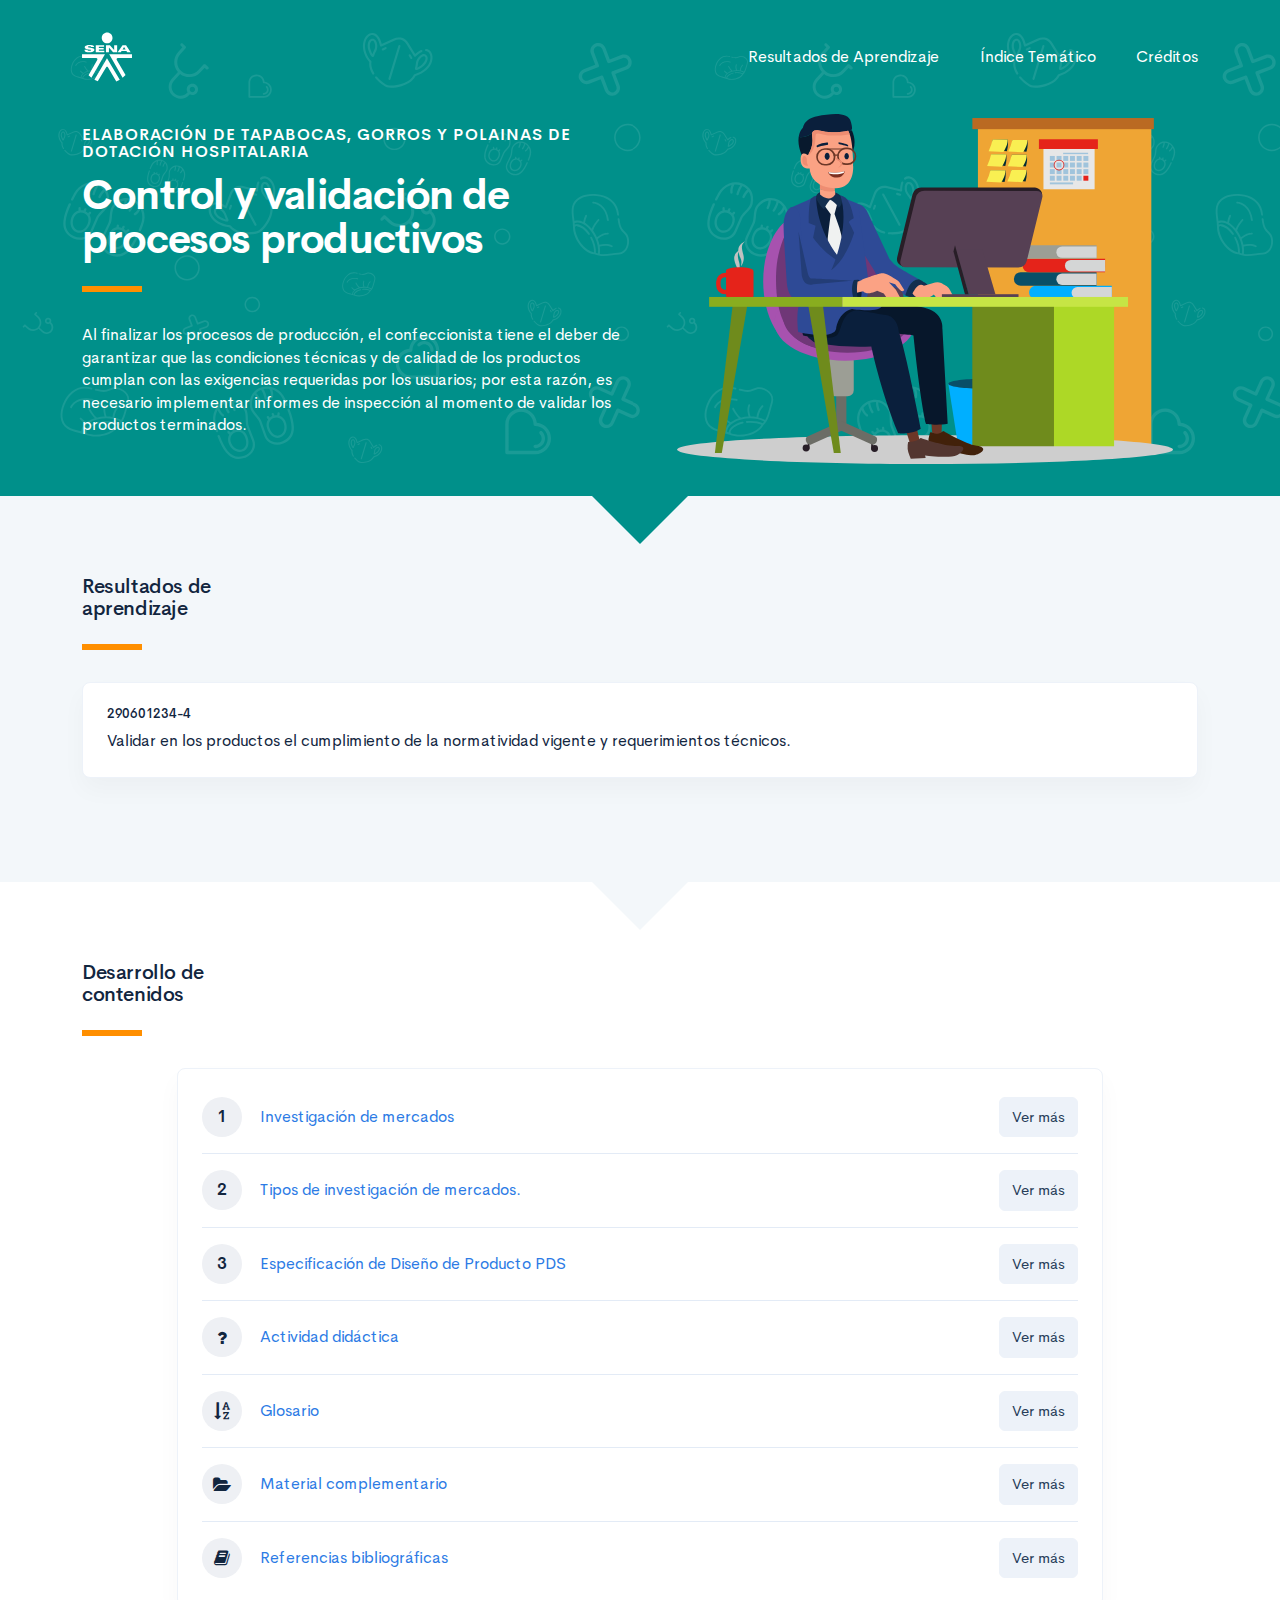
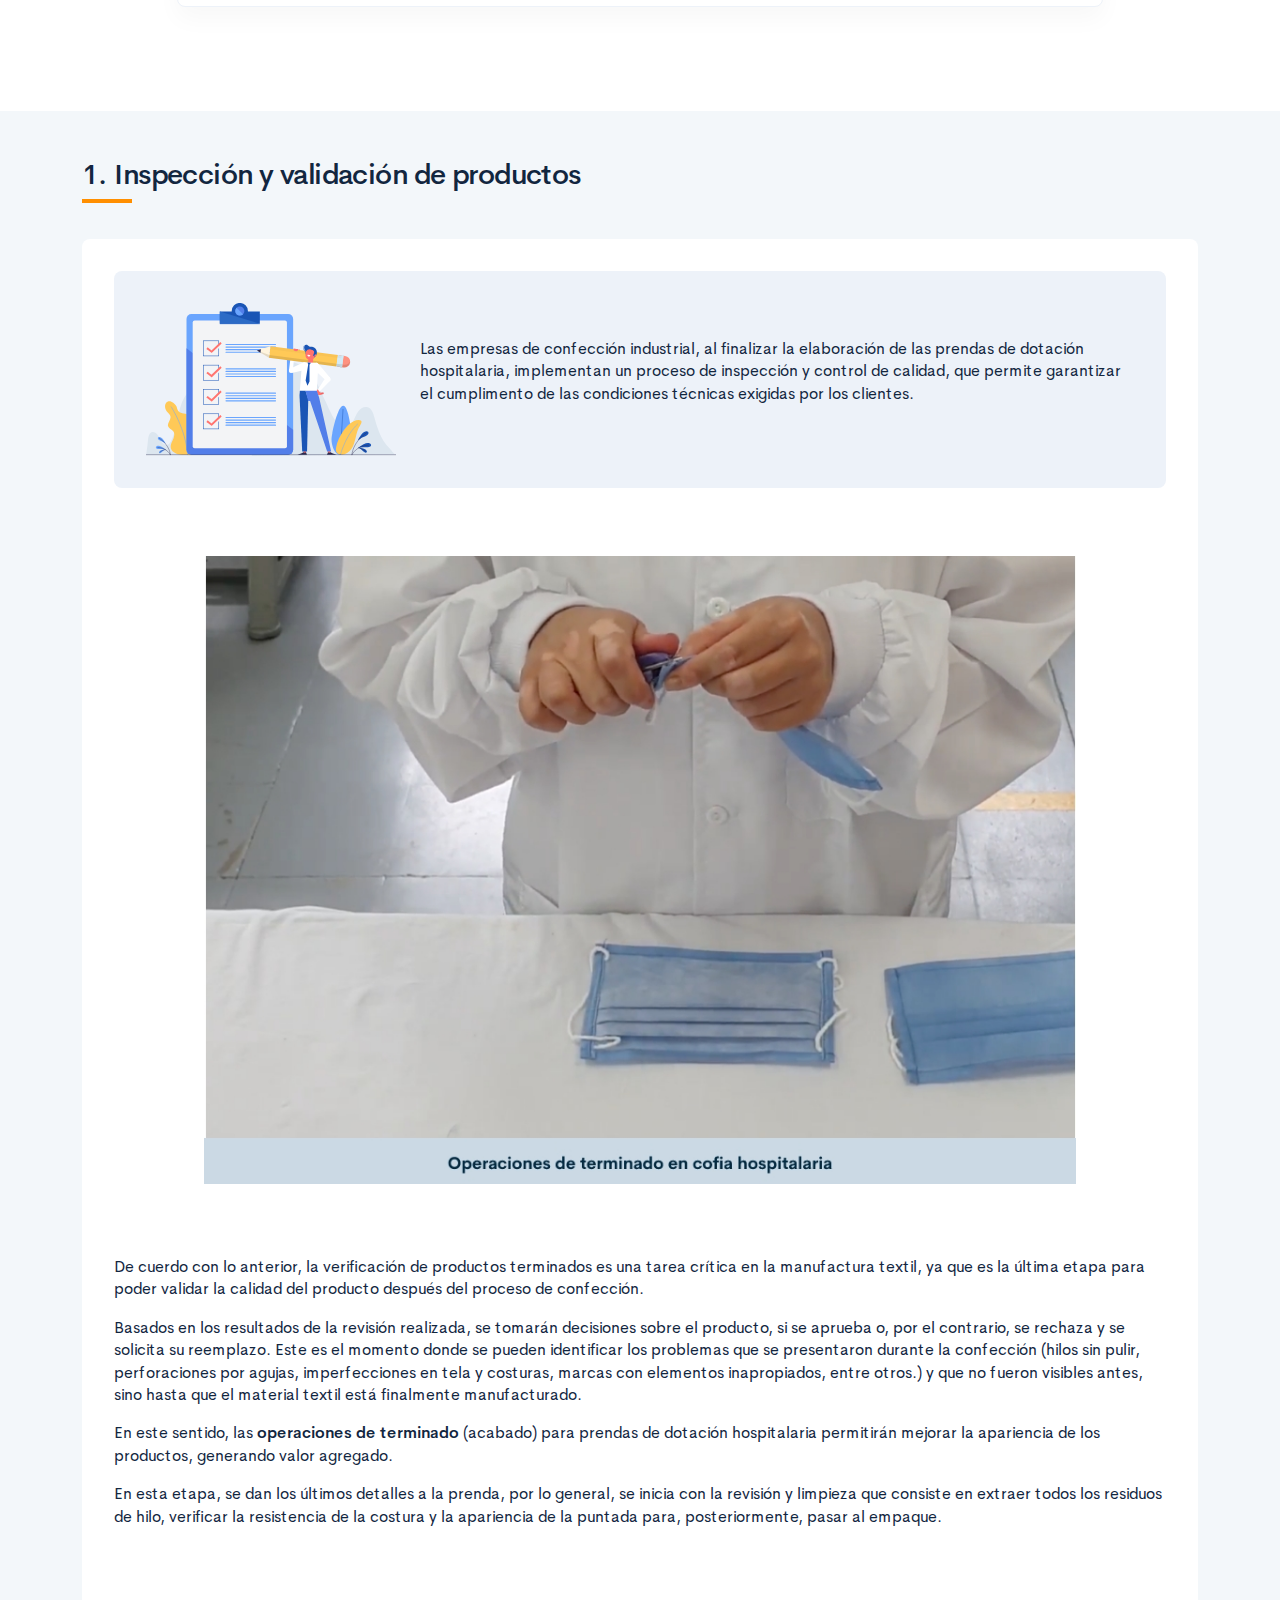
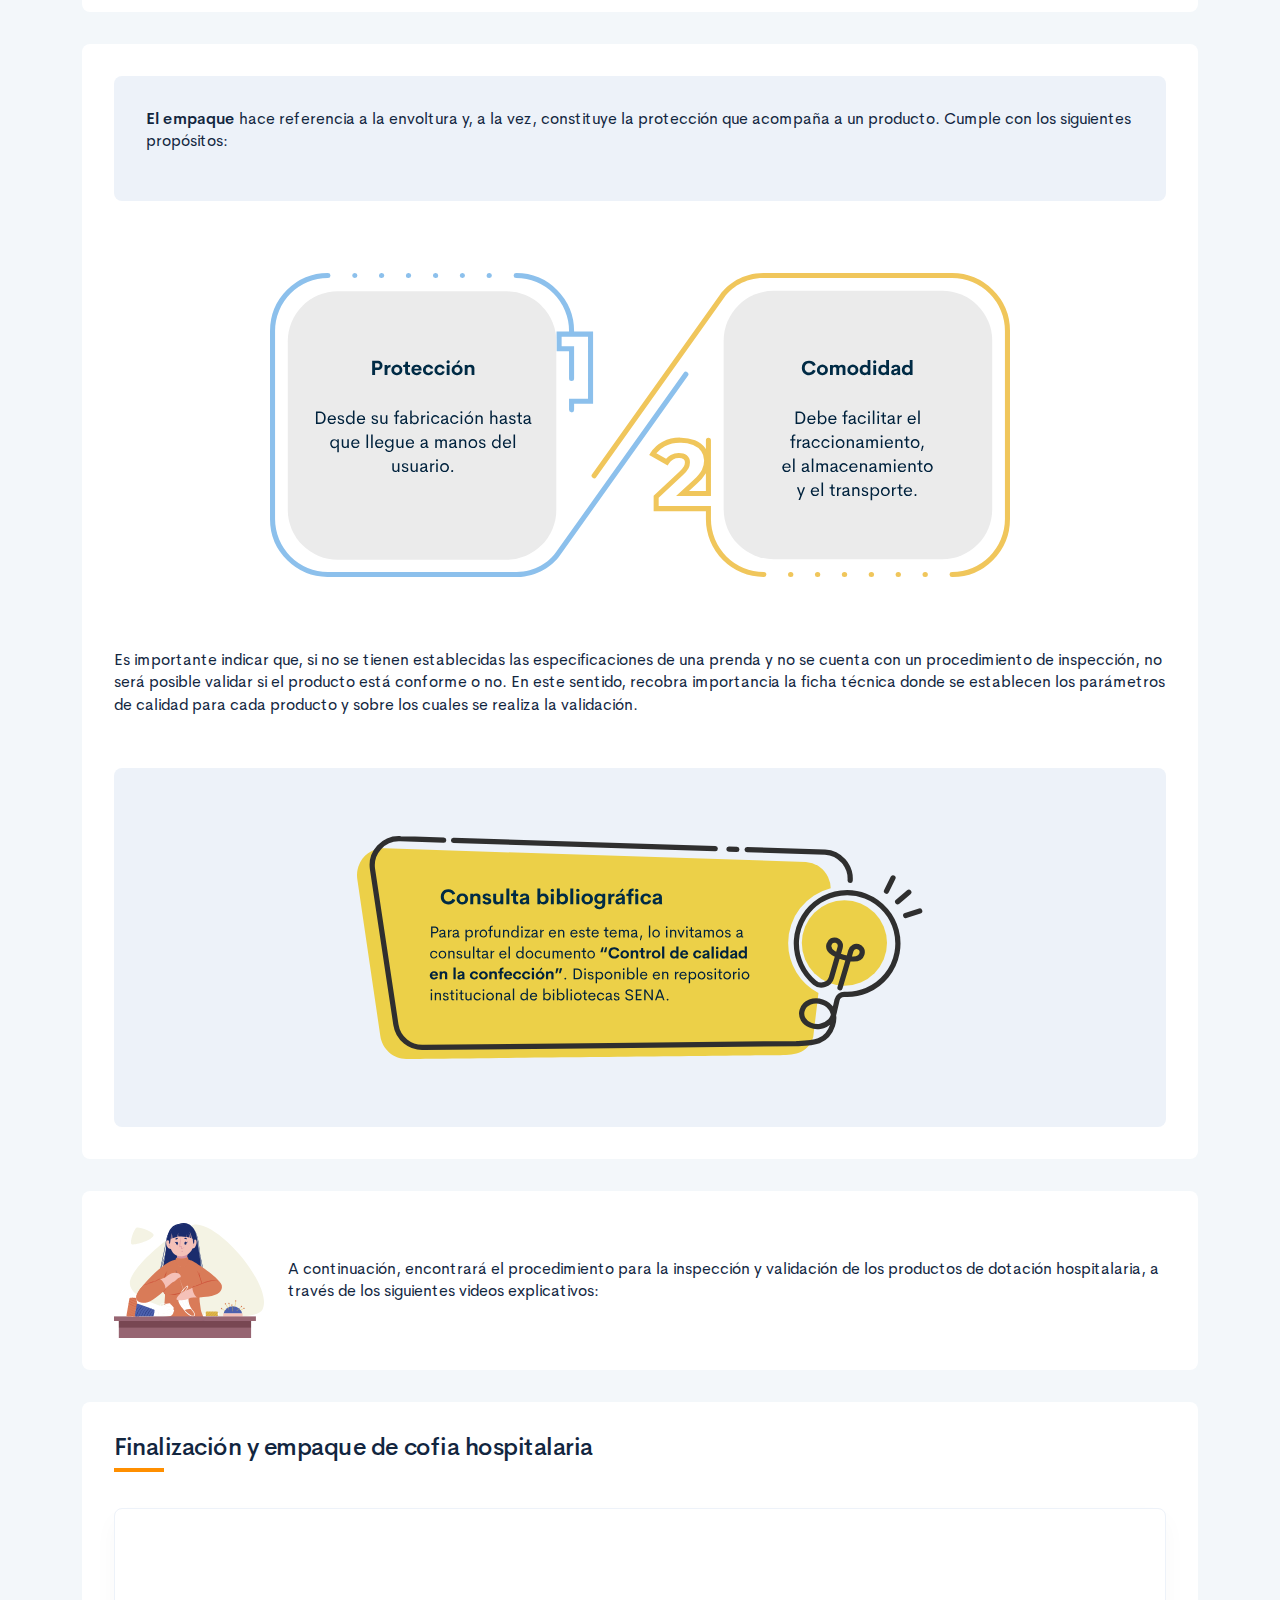
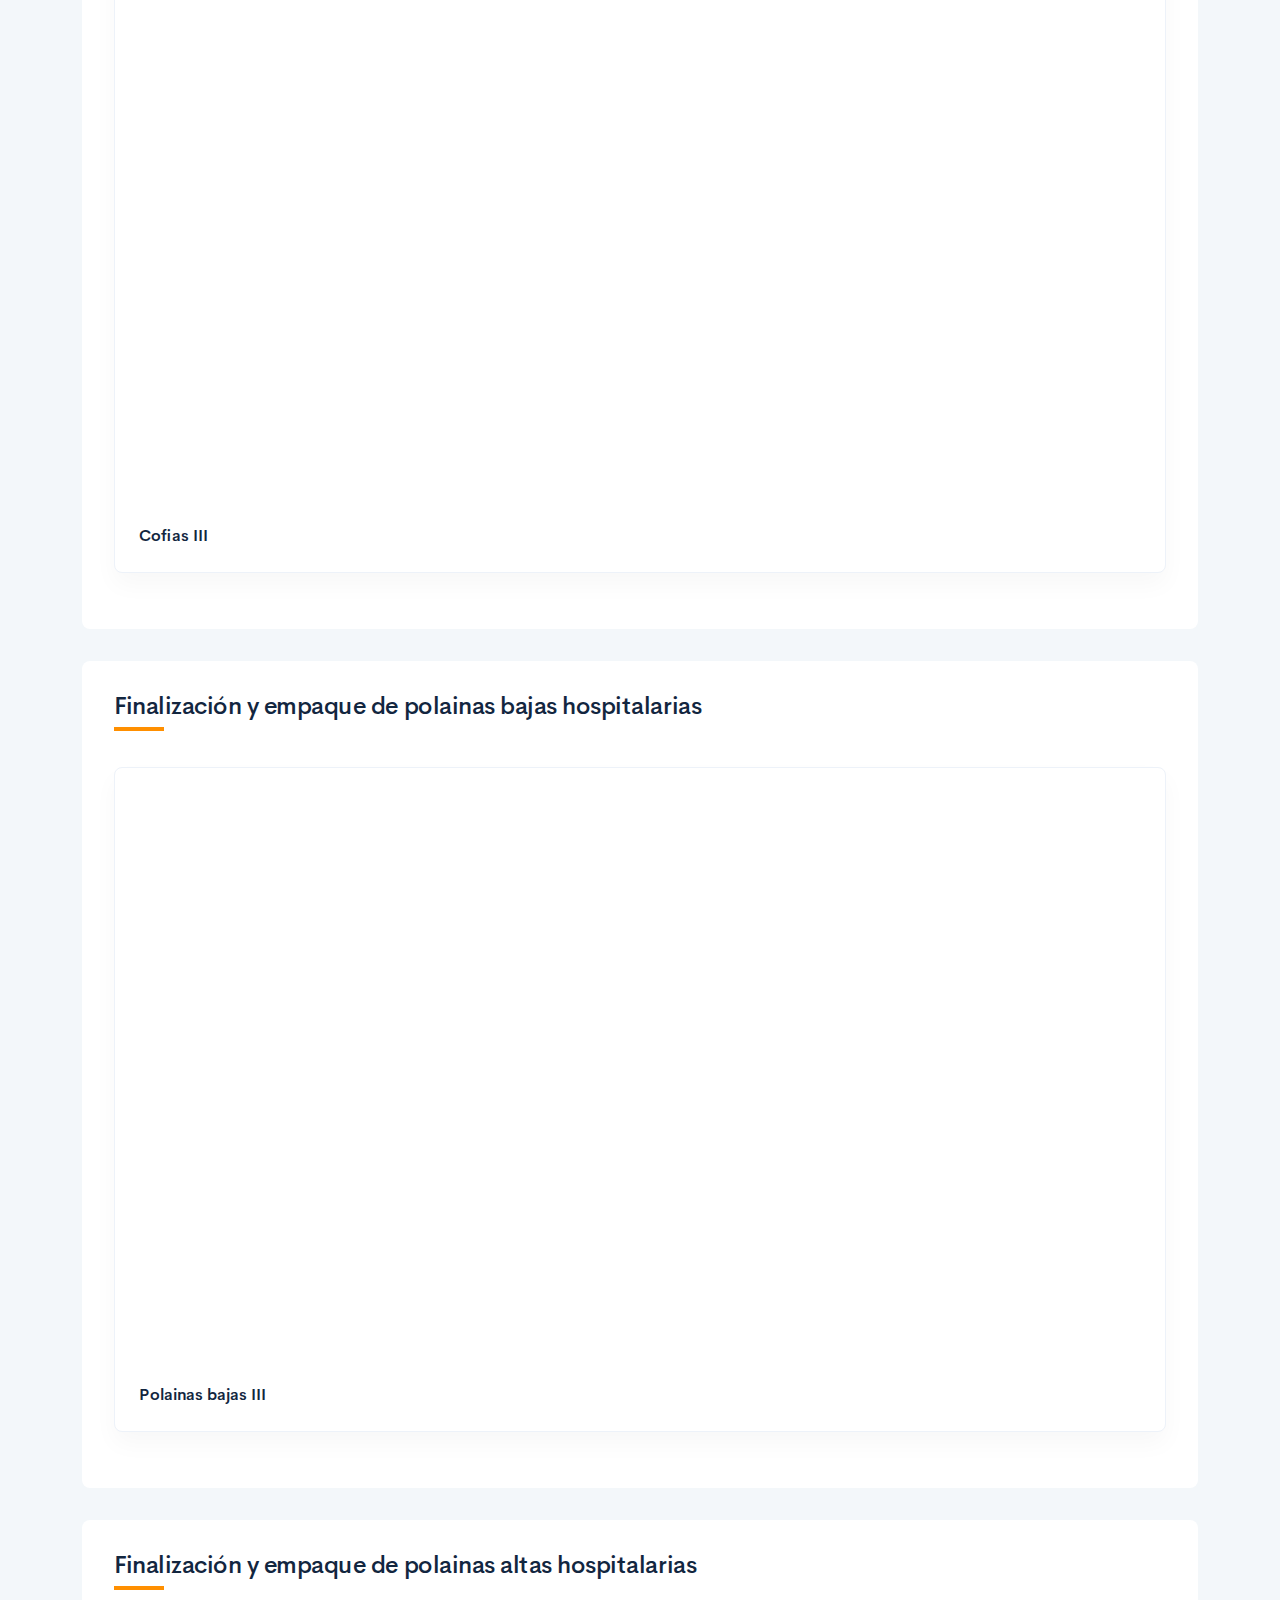
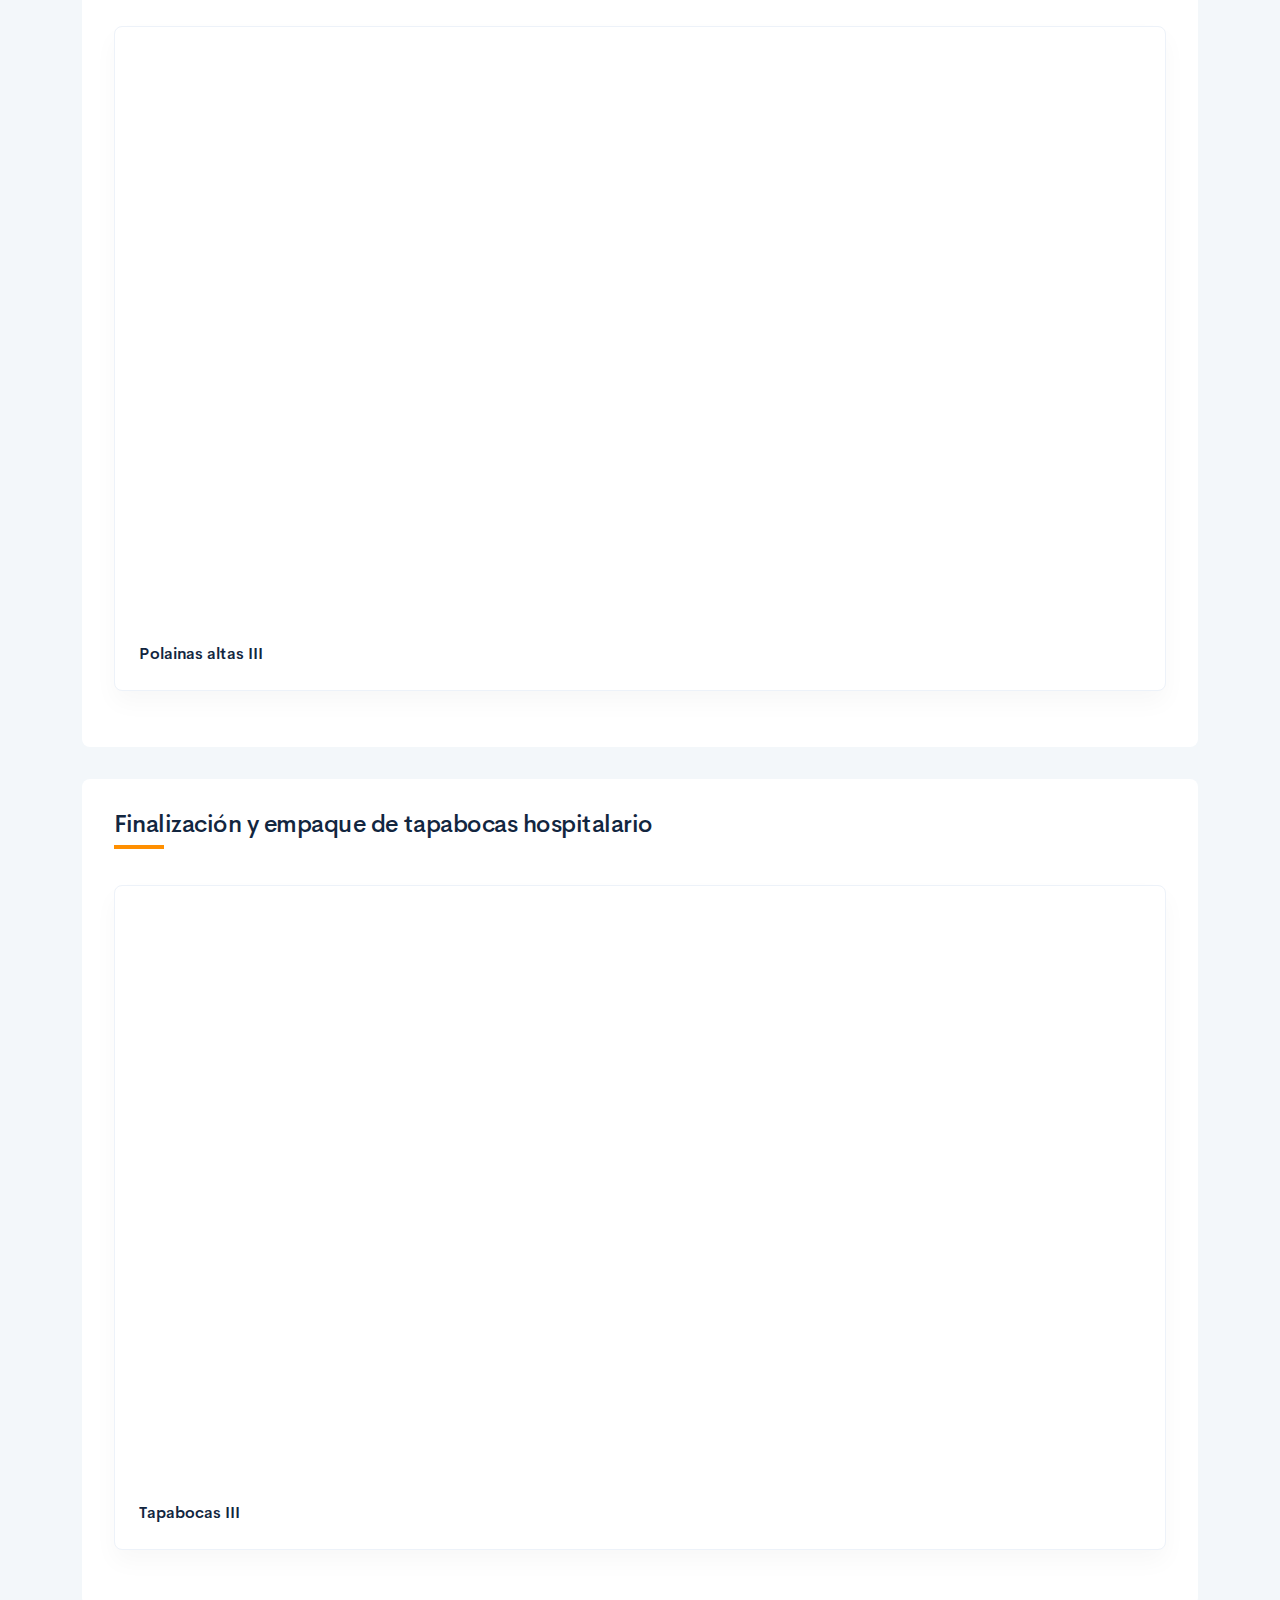
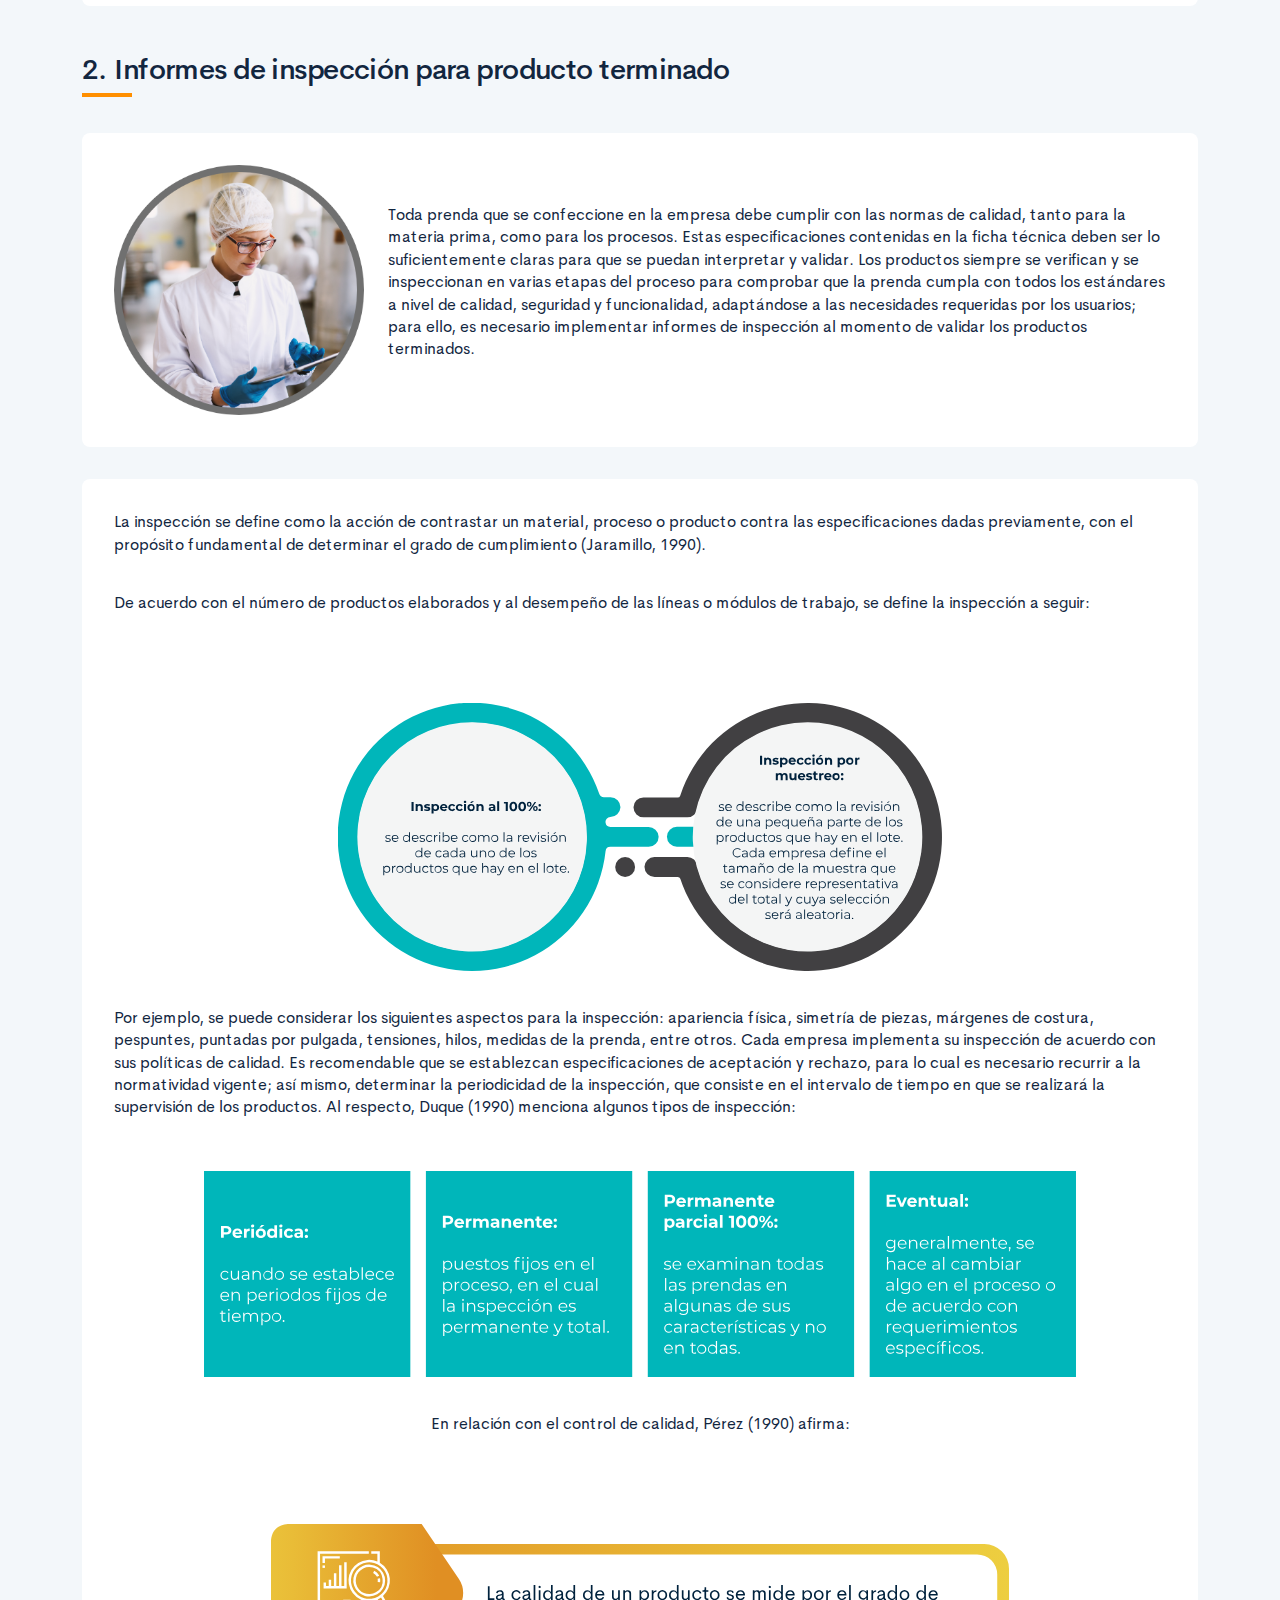
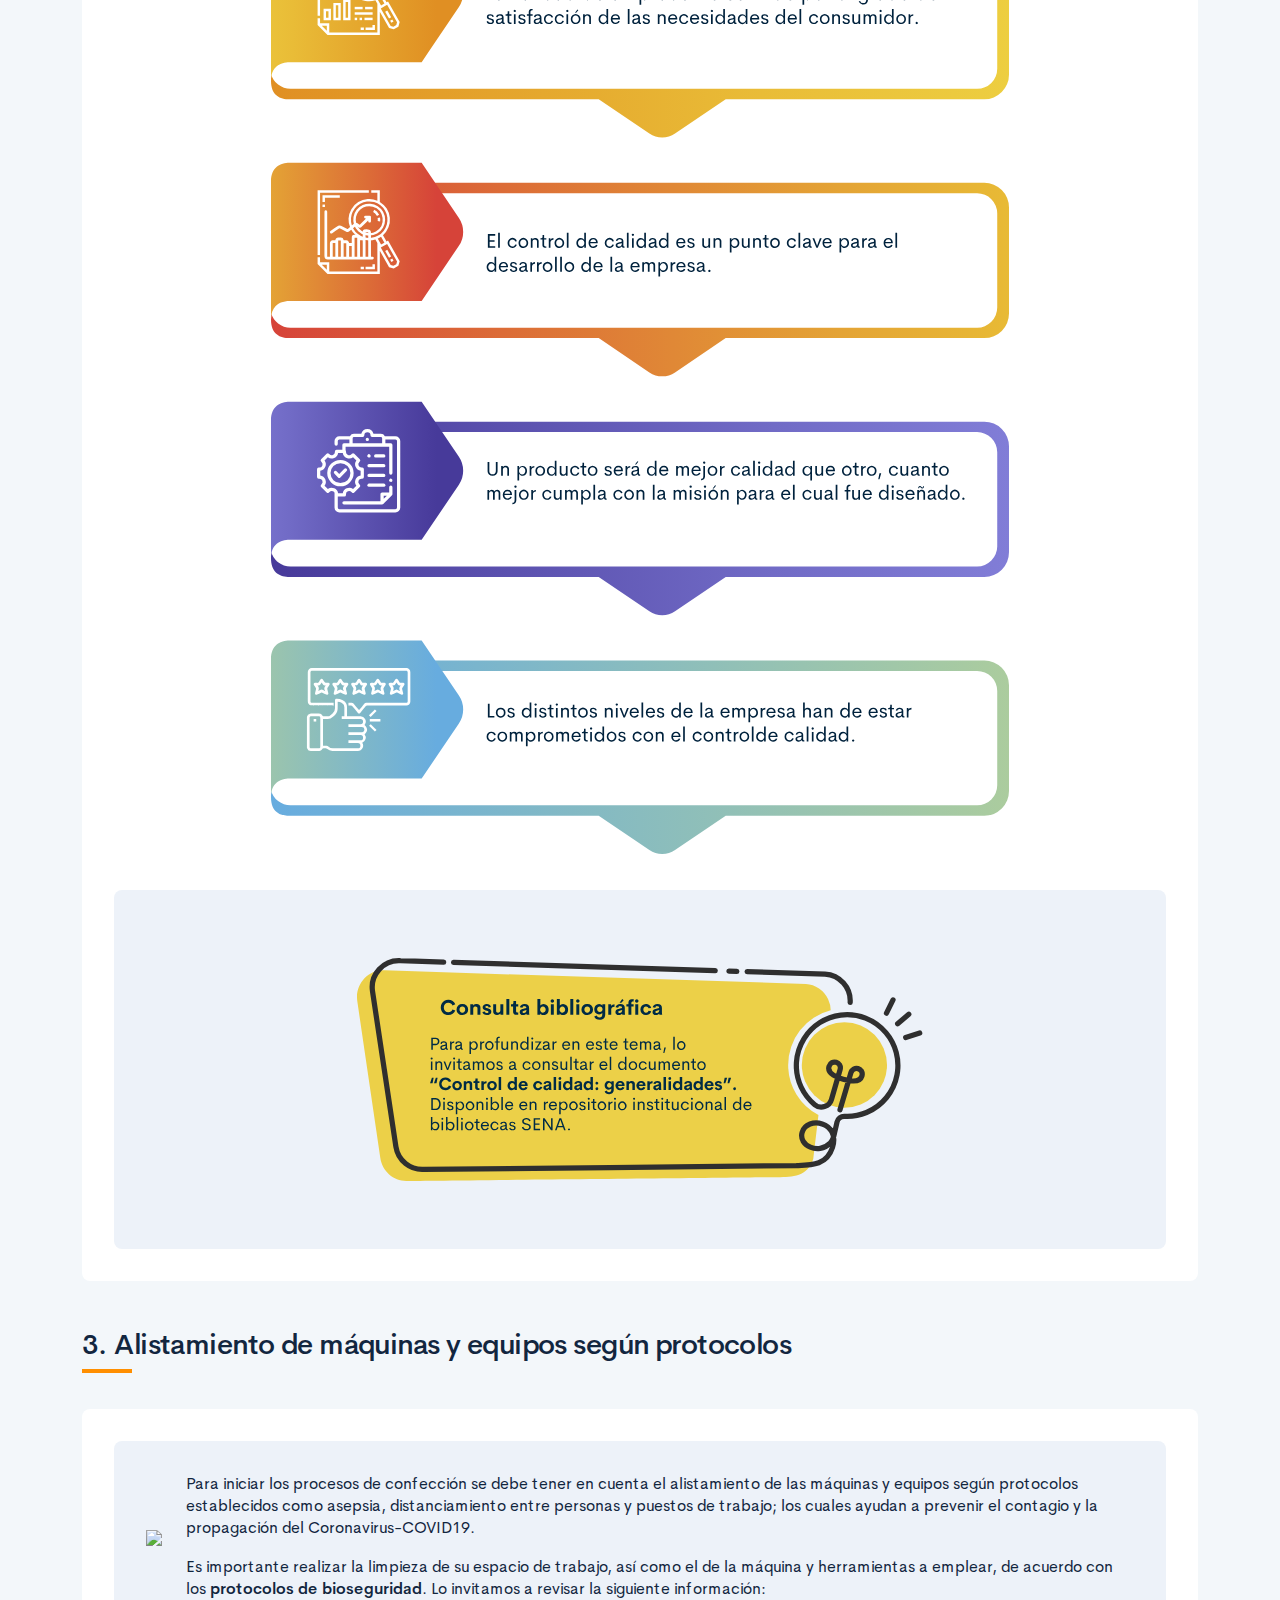
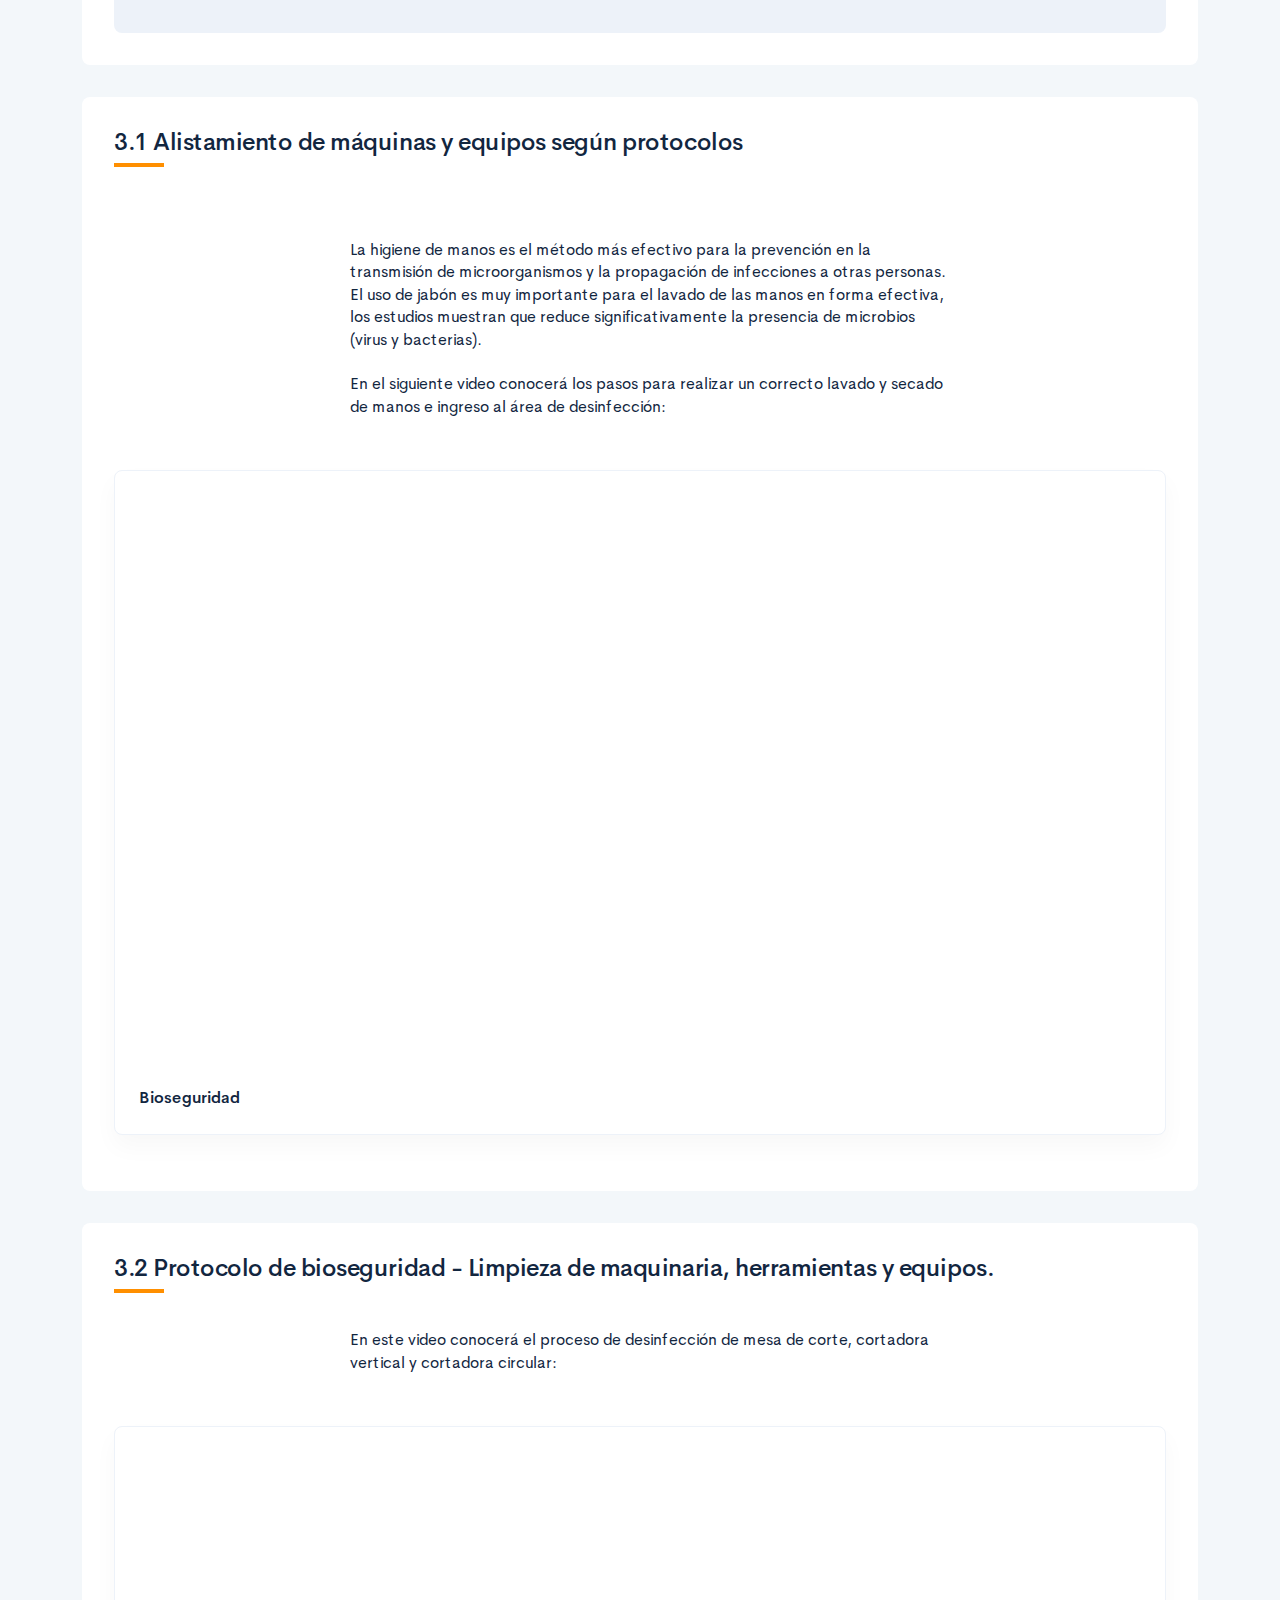
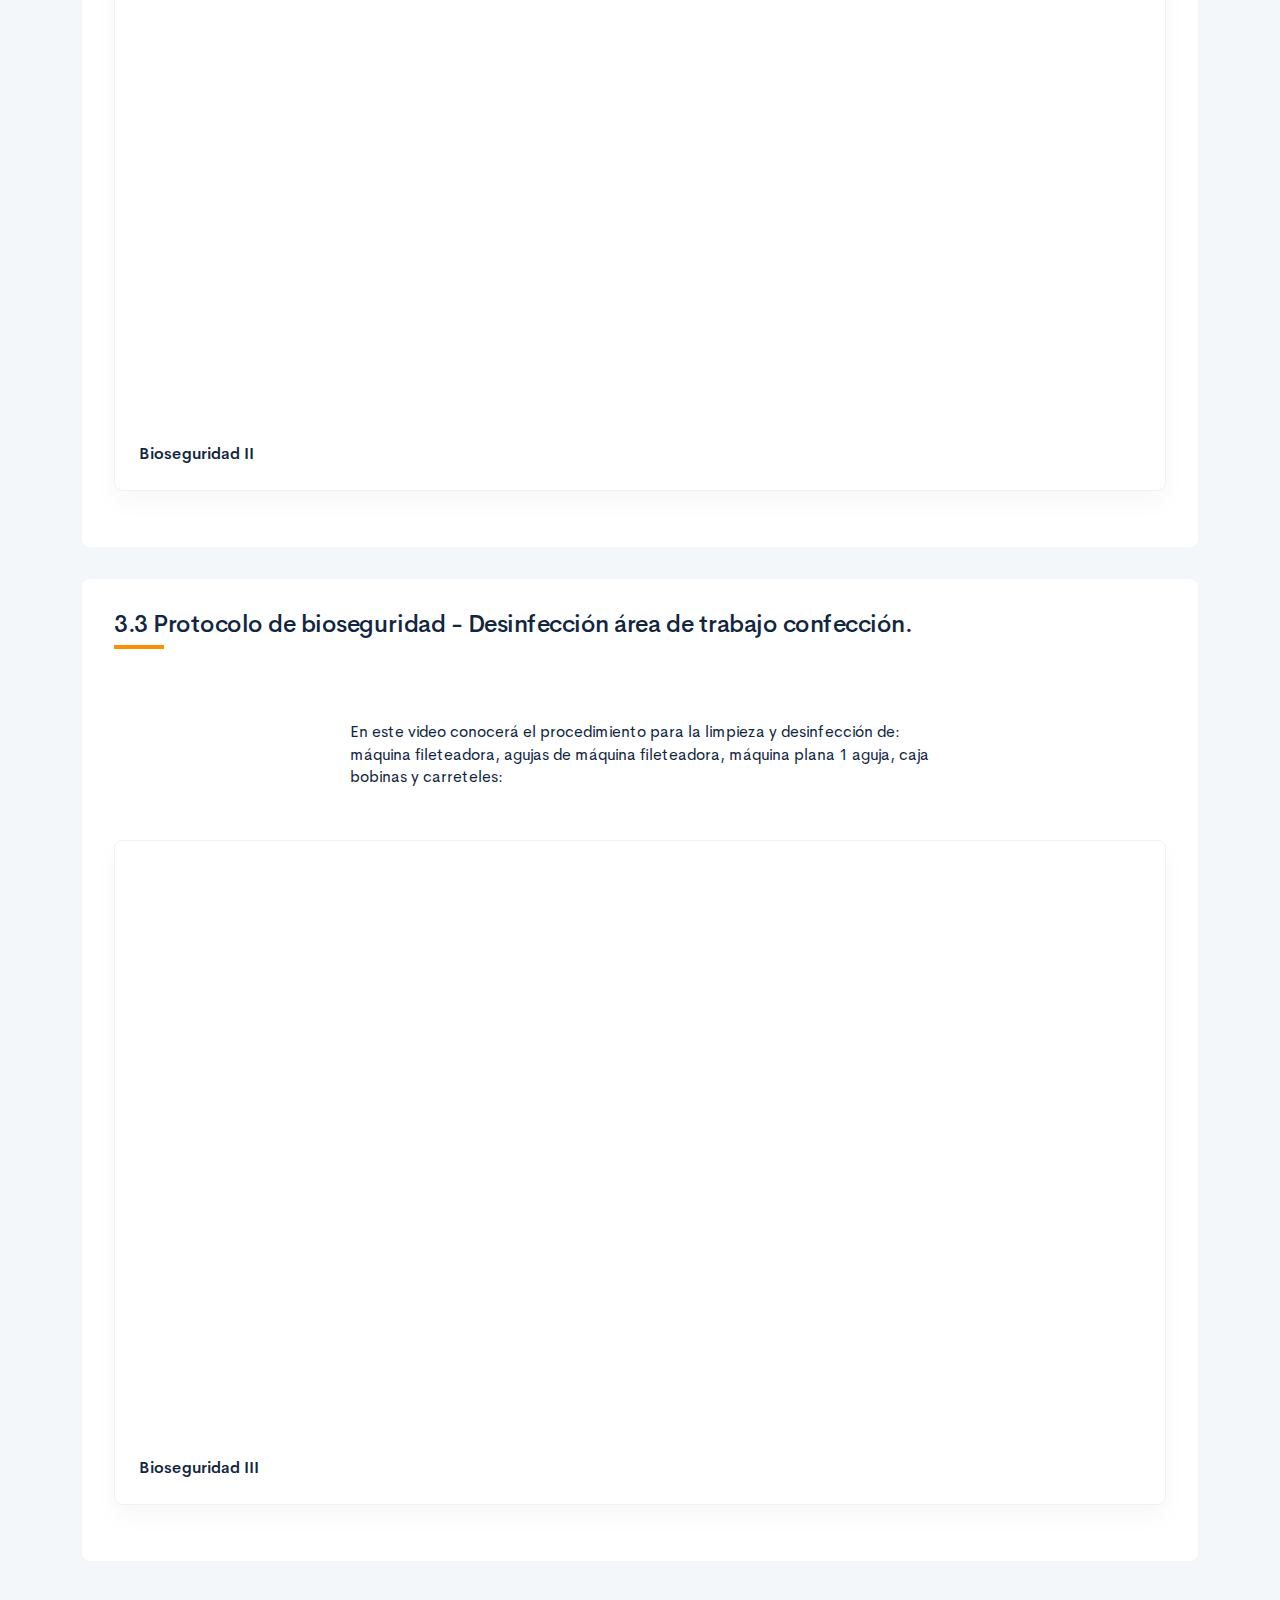
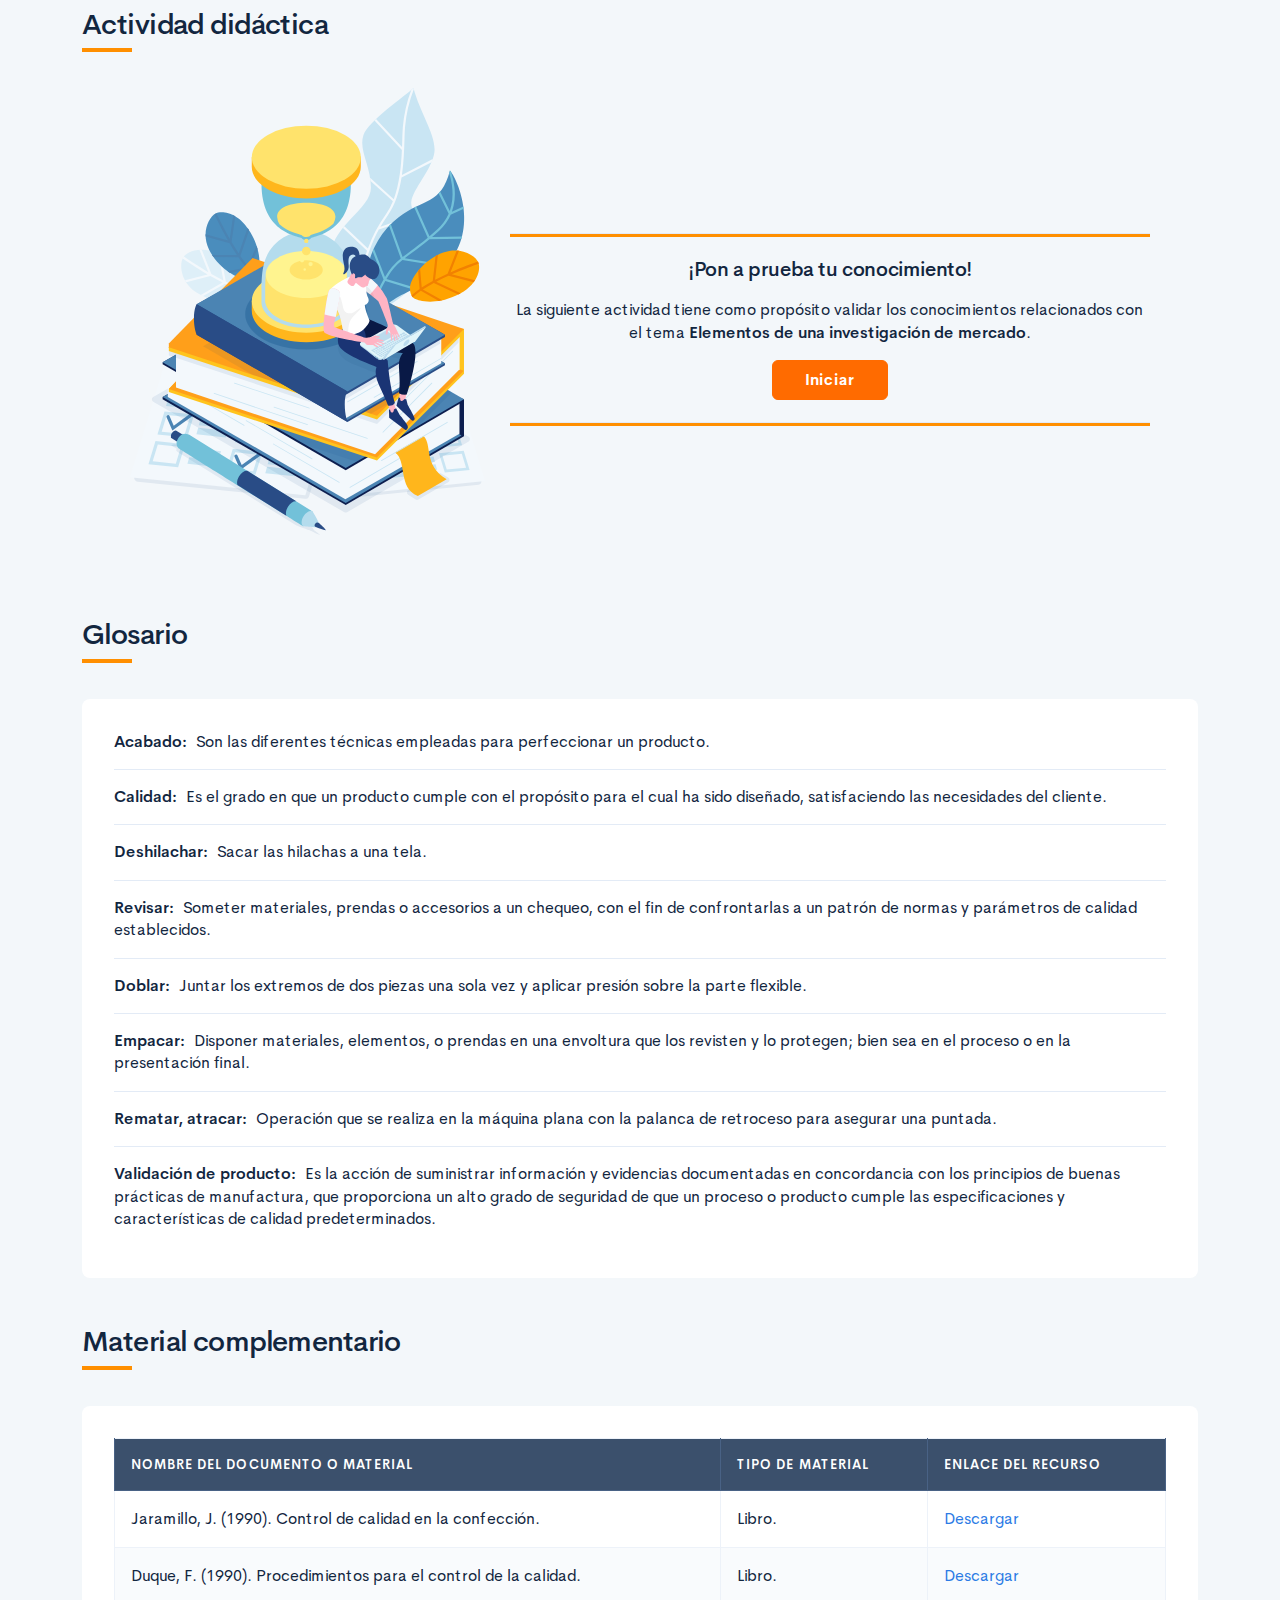
==== public/material.html @ 46bca66c "CF4_V1" ====
<!DOCTYPE html>
<html lang="es">
    <head>
        <meta charset="UTF-8">
        <meta name="viewport" content="width=device-width, user-scalable=no, initial-scale=1.0, maximum-scale=1.0, minimum-scale=1.0">
        <title>Control y validación de procesos productivos</title>
        <meta meta name="description" content="El contenido de la presente unidad, permitirá reconocer los aspectos relacionados con la relación entre las organizaciones y los Sistemas de Información, de igual forma sus características más relevantes para su funcionamiento.">
        <link rel="icon" type="image/svg+xml" href="assets/images/logos/senaLogo.svg">
        <link rel="stylesheet" href="assets/fonts/feather/feather.css">
        <link rel="stylesheet" href="assets/fonts/fontawesome/css/font-awesome.css">
        <link href="assets/css/fancybox.css" rel="stylesheet">
        <link href="assets/css/animate.css" rel="stylesheet">
        <link rel="stylesheet" href="assets/css/main.css">
    </head>
    <body class="theme-dark page-header-textura" id="page-home">
        <header class="curso-presentacion page-header" id="CursoPresentacion">
            <div class="page-textura">
                <div class="container">
                    <div class="curso-topbar justify-content-center justify-content-md-between"><a class="curso-topbar__logo">
                            <?xml version="1.0" encoding="utf-8"?>
                            <!-- Generator: Adobe Illustrator 24.2.1, SVG Export Plug-In . SVG Version: 6.00 Build 0)  -->
                            <svg version="1.1" id="Layer_1" xmlns="http://www.w3.org/2000/svg" xmlns:xlink="http://www.w3.org/1999/xlink" x="0px" y="0px" viewBox="0 0 168.3 164.2" style="enable-background:new 0 0 168.3 164.2;" xml:space="preserve">
                                <style type="text/css">
                                    .st0 {
                                        fill: #FFFFFF;
                                    }
                                </style>
                                <path id="SENA_LOGO" class="st0" d="M84.6,0c-10,0-18.1,8.1-18.1,18.1s8.1,18.1,18.1,18.1s18.1-8.1,18.1-18.1c0,0,0,0,0,0l0,0
	C102.7,8.1,94.6,0,84.6,0z M24.9,42c-3.2-0.1-6.3,0.2-9.4,1c-1.9,0.4-3.7,1.3-5.1,2.6c-1.4,1.5-1.8,3.7-1,5.6
	c0.7,1.7,2.6,2.9,4.6,3.6c4.4,1.5,9.4,1.9,14,2.7c0.9,0.1,1.7,0.5,2.4,1c0.4,0.6,0.2,1.5-0.4,1.9c-0.1,0.1-0.2,0.1-0.3,0.2
	c-1.7,0.7-3.5,1-5.3,0.7c-1.6,0.1-3.2-0.2-4.6-1c-0.8-0.5-1.2-1.5-0.9-2.4H8.5c-0.1,1.6,0.4,3.3,1.4,4.6c1.1,1.2,2.6,2.1,4.3,2.4
	c2.8,0.8,5.7,1.1,8.5,1c3.9,0.1,7.8-0.1,11.6-0.9c2.2-0.4,4.2-1.4,5.8-2.9c2.1-2.1,2.1-5.5,0-7.6c-0.4-0.4-0.8-0.7-1.3-1
	c-1.8-1-3.8-1.7-5.8-2c-3.1-0.7-6-1-9-1.5c-1.1-0.1-2.1-0.4-3.1-0.9c-0.6-0.3-0.9-1-0.6-1.6c0.1-0.3,0.3-0.5,0.6-0.6
	c1.4-0.6,2.9-0.8,4.4-0.7c1.6-0.1,3.2,0.2,4.6,0.9c0.6,0.3,1,1,1,1.7h9.9c0-1.3-0.4-2.6-1.2-3.6c-1.3-1.4-2.9-2.3-4.8-2.7
	C31.2,42.2,28,42,24.9,42L24.9,42z M46.3,42.7v23.6h28.8v-5.1H56.8v-4.6H73v-4.9H56.8v-3.8h17.6v-5.1H46.3z M93.9,42.7H80.6v23.6
	h10.1V50.3l13.8,15.9h13.8V42.7h-10.1v15.7L93.9,42.7z M136.4,42.7L120,66.2h10.6l2.6-4.3h16.4l2.4,4.3h11.8l-15.5-23.6H136.4z
	 M141.7,48.3l5.1,8.5h-10.4L141.7,48.3z M0,73l0.2,12.8l48.1-0.2c2.4,0.5,3.9,2,3.4,5.8L22,143.2l9.6,9L77.3,73H0z M91.6,73
	l45.1,78.8l9.9-8.9l-29.9-51.7c-0.5-3.6,0.9-5.3,3.4-5.8l48.1,0.2V73H91.6z M84.1,86.2l-42.3,72.4l11.3,5.5l28.2-47.6
	c0.8-0.8,1.8-1.2,2.9-1.2c1.1,0,2.2,0.4,3.1,1.2l28.2,47.8l11.6-6L84.1,86.2z" />
                            </svg>
                        </a><a class="curso-topbar__menubar collapsed btn-menu-responsive d-none" data-toggle="collapse" href="#curso-topbar__nav" aria-expanded="false"><span></span><span></span><span></span></a>
                        <nav class="curso-topbar__nav collapse show d-none d-md-block" id="curso-topbar__nav">
                            <ul class="curso-topbar__list">
                                <li class="curso-topbar__item"><a class="curso-topbar__link" href="#ResultadosAprendizaje"><span class="text-white">Resultados de Aprendizaje</span></a></li>
                                <li class="curso-topbar__item"><a class="curso-topbar__link" href="#IndiceTematico"><span class="text-white">Índice Temático</span></a></li>
                                <li class="curso-topbar__item"><a class="curso-topbar__link" href="#Creditos"><span class="text-white">Créditos</span></a></li>
                            </ul>
                        </nav>
                    </div>
                    <div class="curso-portada">
                        <div class="row align-items-center">
                            <div class="col-12 col-lg-6">
                                <h3 class="curso-subtitulo" id="curso-titulo-componente">Elaboración de tapabocas, gorros y polainas de dotación hospitalaria</h3>
                                <h1 class="curso-titulo" id="curso-titulo-tema">Control y validación de procesos productivos</h1>
                                <div class="brand-line-primary"></div>
                                <p class="curso-descripcion">Al finalizar los procesos de producción, el confeccionista tiene el deber de garantizar que las condiciones técnicas y de calidad de los productos cumplan con las exigencias requeridas por los usuarios; por esta razón, es necesario implementar informes de inspección al momento de validar los productos terminados. </p>
                            </div>
                            <div class="col-12 col-lg-6 text-center">
                                <div class="d-none d-lg-block"><img class="curso-imagen" src="assets/images/header/header_media.svg" /></div>
                            </div>
                        </div>
                    </div>
                </div>
            </div>
        </header>
        <section class="curso-resultados section bg-base-light" id="ResultadosAprendizaje">
            <div class="container">
                <h2> Resultados de <br>aprendizaje</h2>
                <div class="brand-line-primary"></div>
                <div class="card resultado-item">
                    <div class="card-body">
                        <h5>290601234-4</h5>
                        <p class="mb-0">Validar en los productos el cumplimiento de la normatividad vigente y requerimientos técnicos.</p>
                    </div>
                </div>
            </div>
        </section>
        <section class="curso-indice-tematico section" id="IndiceTematico">
            <div class="container">
                <h2>Desarrollo de <br>contenidos</h2>
                <div class="brand-line-primary"></div>
                <div class="row justify-content-center">
                    <div class="col-12 col-sm-10">
                        <div class="card wow flipInX" data-wow-delay=".4s">
                            <div class="card-body">
                                <ul class="list-group list-group-flush list my-n3 nav-temas">
                                    <li class="list-group-item nav-tema-item">
                                        <div class="row align-items-center">
                                            <div class="col-auto">
                                                <div class="avatar avatar-sm"><span class="nav-tema-item__icon avatar-title font-size-lg bg-secondary-soft rounded-circle text-primary font-weight-bold">1</span></div>
                                            </div>
                                            <div class="col ml-n2"><span class="nav-tema-item__titulo"> <a href="#tema-1">Investigación de mercados</a></span></div>
                                            <div class="col-auto"> <a class="btn btn-light nav-tema-item__btn" href="#tema-1">Ver más</a></div>
                                        </div>
                                    </li>
                                    <li class="list-group-item nav-tema-item">
                                        <div class="row align-items-center">
                                            <div class="col-auto">
                                                <div class="avatar avatar-sm"><span class="nav-tema-item__icon avatar-title font-size-lg bg-secondary-soft rounded-circle text-primary font-weight-bold">2</span></div>
                                            </div>
                                            <div class="col ml-n2"><span class="nav-tema-item__titulo"> <a href="#tema-2">Tipos de investigación de mercados.</a></span></div>
                                            <div class="col-auto"> <a class="btn btn-light nav-tema-item__btn" href="#tema-2">Ver más</a></div>
                                        </div>
                                    </li>
                                    <li class="list-group-item nav-tema-item">
                                        <div class="row align-items-center">
                                            <div class="col-auto">
                                                <div class="avatar avatar-sm"><span class="nav-tema-item__icon avatar-title font-size-lg bg-secondary-soft rounded-circle text-primary font-weight-bold">3</span></div>
                                            </div>
                                            <div class="col ml-n2"><span class="nav-tema-item__titulo"> <a href="#tema-3">Especificación de Diseño de Producto PDS</a></span></div>
                                            <div class="col-auto"> <a class="btn btn-light nav-tema-item__btn" href="#tema-3">Ver más</a></div>
                                        </div>
                                    </li>
                                    <li class="list-group-item nav-tema-item">
                                        <div class="row align-items-center">
                                            <div class="col-auto">
                                                <div class="avatar avatar-sm"><span class="nav-tema-item__icon avatar-title font-size-lg bg-secondary-soft rounded-circle text-primary font-weight-bold"> <i class="fa fa-question"></i></span></div>
                                            </div>
                                            <div class="col ml-n2"><span class="nav-tema-item__titulo"> <a href="#evaluacion">Actividad didáctica</a></span></div>
                                            <div class="col-auto"> <a class="btn btn-light nav-tema-item__btn" href="#evaluacion">Ver más</a></div>
                                        </div>
                                    </li>
                                    <li class="list-group-item nav-tema-item">
                                        <div class="row align-items-center">
                                            <div class="col-auto">
                                                <div class="avatar avatar-sm"><span class="nav-tema-item__icon avatar-title font-size-lg bg-secondary-soft rounded-circle text-primary font-weight-bold"> <i class="fa fa-sort-alpha-asc"></i></span></div>
                                            </div>
                                            <div class="col ml-n2"><span class="nav-tema-item__titulo"> <a href="#glosario">Glosario</a></span></div>
                                            <div class="col-auto"> <a class="btn btn-light nav-tema-item__btn" href="#glosario">Ver más</a></div>
                                        </div>
                                    </li>
                                    <li class="list-group-item nav-tema-item">
                                        <div class="row align-items-center">
                                            <div class="col-auto">
                                                <div class="avatar avatar-sm"><span class="nav-tema-item__icon avatar-title font-size-lg bg-secondary-soft rounded-circle text-primary font-weight-bold"> <i class="fa fa-folder-open"></i></span></div>
                                            </div>
                                            <div class="col ml-n2"><span class="nav-tema-item__titulo"> <a href="#anexos">Material complementario</a></span></div>
                                            <div class="col-auto"> <a class="btn btn-light nav-tema-item__btn" href="#anexos">Ver más</a></div>
                                        </div>
                                    </li>
                                    <li class="list-group-item nav-tema-item">
                                        <div class="row align-items-center">
                                            <div class="col-auto">
                                                <div class="avatar avatar-sm"><span class="nav-tema-item__icon avatar-title font-size-lg bg-secondary-soft rounded-circle text-primary font-weight-bold"> <i class="fa fa-book"></i></span></div>
                                            </div>
                                            <div class="col ml-n2"><span class="nav-tema-item__titulo"> <a href="#referencias">Referencias bibliográficas</a></span></div>
                                            <div class="col-auto"> <a class="btn btn-light nav-tema-item__btn" href="#referencias">Ver más</a></div>
                                        </div>
                                    </li>
                                </ul>
                            </div>
                        </div>
                    </div>
                </div>
            </div>
        </section>
        <section id="mainContent">
            <div id="tema-1">
                <div class="container" id="page-introduccion">
                    <div class="header-ecored">
                        <h1>1. Inspección y validación de productos</h1>
                    </div>
                    <div class="jumbotron bg-white">
                        <div class="jumbotron">
                            <div class="row justify-content-center align-items-center">
                                <div class="col-auto my-5 my-md-0"><img src="assets/images/pages/tema1/icon_01.svg" alt="" style="width: 250px;"></div>
                                <div class="col-12 col-md">
                                    <p>Las empresas de confección industrial, al finalizar la elaboración de las prendas de dotación hospitalaria, implementan un proceso de inspección y control de calidad, que permite garantizar el cumplimento de las condiciones técnicas exigidas por los clientes. </p>
                                </div>
                            </div>
                        </div>
                        <div class="row justify-content-center align-items-center">
                            <div class="col-10 d-flex justify-content-center my-5"><img class="img-fluid" src="assets/images/pages/tema1/img_01.jpg" alt=""></div>
                        </div>
                        <div class="row my-5">
                            <div class="col">
                                <p>De cuerdo con lo anterior, la verificación de productos terminados es una tarea crítica en la manufactura textil, ya que es la última etapa para poder validar la calidad del producto después del proceso de confección. </p>
                                <p>Basados en los resultados de la revisión realizada, se tomarán decisiones sobre el producto, si se aprueba o, por el contrario, se rechaza y se solicita su reemplazo. Este es el momento donde se pueden identificar los problemas que se presentaron durante la confección (hilos sin pulir, perforaciones por agujas, imperfecciones en tela y costuras, marcas con elementos inapropiados, entre otros.) y que no fueron visibles antes, sino hasta que el material textil está finalmente manufacturado.</p>
                                <p>En este sentido, las <strong>operaciones de terminado</strong> (acabado) para prendas de dotación hospitalaria permitirán mejorar la apariencia de los productos, generando valor agregado. </p>
                                <p>En esta etapa, se dan los últimos detalles a la prenda, por lo general, se inicia con la revisión y limpieza que consiste en extraer todos los residuos de hilo, verificar la resistencia de la costura y la apariencia de la puntada para, posteriormente, pasar al empaque. </p>
                            </div>
                        </div>
                    </div>
                    <div class="jumbotron bg-white">
                        <div class="jumbotron">
                            <div class="row justify-content-center align-items-center">
                                <div class="col-12">
                                    <p><strong>El empaque</strong> hace referencia a la envoltura y, a la vez, constituye la protección que acompaña a un producto. Cumple con los siguientes propósitos: </p>
                                </div>
                            </div>
                        </div>
                        <div class="row justify-content-center align-items-center my-5">
                            <div class="col-10 d-flex justify-content-center my-5"><img class="img-fluid" src="assets/images/pages/tema1/info_01.svg" alt=""></div>
                        </div>
                        <div class="row">
                            <div class="col">
                                <p>Es importante indicar que, si no se tienen establecidas las especificaciones de una prenda y no se cuenta con un procedimiento de inspección, no será posible validar si el producto está conforme o no. En este sentido, recobra importancia la ficha técnica donde se establecen los parámetros de calidad para cada producto y sobre los cuales se realiza la validación. </p>
                            </div>
                        </div>
                        <div class="jumbotron mt-5 mb-0">
                            <div class="row justify-content-center align-items-center">
                                <div class="col-12 col-md-10 col-lg-7 d-flex justify-content-center my-5"><a href="https://repositorio.sena.edu.co/handle/11404/4253" target="_blank"><img class="img-fluid" src="assets/images/pages/tema1/info_02.svg" alt=""></a></div>
                            </div>
                        </div>
                    </div>
                    <div class="jumbotron bg-white">
                        <div class="row justify-content-center align-items-center">
                            <div class="col-auto"><img class="img-fluid mb-3 mb-md-0" src="assets/images/pages/tema1/icon_02.svg" style="width: 150px"></div>
                            <div class="col">
                                <p class="mb-0">A continuación, encontrará el procedimiento para la inspección y validación de los productos de dotación hospitalaria, a través de los siguientes videos explicativos:</p>
                            </div>
                        </div>
                    </div>
                    <div class="jumbotron bg-white">
                        <div class="row">
                            <div class="col-12">
                                <div class="header-ecored mt-0">
                                    <h2>Finalización y empaque de cofia hospitalaria </h2>
                                </div>
                            </div>
                        </div>
                        <div class="row">
                            <div class="col">
                                <div class="card">
                                    <div class="embed-responsive embed-responsive-16by9"><iframe class="embed-responsive-item" width="560" height="315" src="https://www.youtube.com/embed/zvRMTj1jCcQ" frameborder="0" allow="accelerometer; autoplay; encrypted-media; gyroscope; picture-in-picture" allowfullscreen=""></iframe></div>
                                    <div class="card-body mt-0"><strong>Cofias III</strong></div>
                                </div>
                            </div>
                        </div>
                    </div>
                    <div class="jumbotron bg-white">
                        <div class="row">
                            <div class="col-12">
                                <div class="header-ecored mt-0">
                                    <h2>Finalización y empaque de polainas bajas hospitalarias </h2>
                                </div>
                            </div>
                        </div>
                        <div class="row">
                            <div class="col">
                                <div class="card">
                                    <div class="embed-responsive embed-responsive-16by9"><iframe class="embed-responsive-item" width="560" height="315" src="https://www.youtube.com/embed/mkmjnUS5soY" frameborder="0" allow="accelerometer; autoplay; encrypted-media; gyroscope; picture-in-picture" allowfullscreen=""></iframe></div>
                                    <div class="card-body mt-0"><strong>Polainas bajas III</strong></div>
                                </div>
                            </div>
                        </div>
                    </div>
                    <div class="jumbotron bg-white">
                        <div class="row">
                            <div class="col-12">
                                <div class="header-ecored mt-0">
                                    <h2>Finalización y empaque de polainas altas hospitalarias </h2>
                                </div>
                            </div>
                        </div>
                        <div class="row">
                            <div class="col">
                                <div class="card">
                                    <div class="embed-responsive embed-responsive-16by9"><iframe class="embed-responsive-item" width="560" height="315" src="https://www.youtube.com/embed/jJRIiLGUCxQ" frameborder="0" allow="accelerometer; autoplay; encrypted-media; gyroscope; picture-in-picture" allowfullscreen=""></iframe></div>
                                    <div class="card-body mt-0"><strong>Polainas altas III</strong></div>
                                </div>
                            </div>
                        </div>
                    </div>
                    <div class="jumbotron bg-white">
                        <div class="row">
                            <div class="col-12">
                                <div class="header-ecored mt-0">
                                    <h2>Finalización y empaque de tapabocas hospitalario </h2>
                                </div>
                            </div>
                        </div>
                        <div class="row">
                            <div class="col">
                                <div class="card">
                                    <div class="embed-responsive embed-responsive-16by9"><iframe class="embed-responsive-item" width="560" height="315" src="https://www.youtube.com/embed/iAd1C_Sat94" frameborder="0" allow="accelerometer; autoplay; encrypted-media; gyroscope; picture-in-picture" allowfullscreen=""></iframe></div>
                                    <div class="card-body mt-0"><strong>Tapabocas III</strong></div>
                                </div>
                            </div>
                        </div>
                    </div>
                </div>
            </div>
            <div id="tema-2">
                <div class="container" id="page-introduccion">
                    <div class="header-ecored">
                        <h1>2. Informes de inspección para producto terminado</h1>
                    </div>
                    <div class="jumbotron bg-white">
                        <div class="row justify-content-center align-items-center">
                            <div class="col-auto my-5 my-md-0"><img src="assets/images/pages/tema2/img_01.png" alt="" style="width: 250px;"></div>
                            <div class="col-12 col-md">
                                <p>Toda prenda que se confeccione en la empresa debe cumplir con las normas de calidad, tanto para la materia prima, como para los procesos. Estas especificaciones contenidas en la ficha técnica deben ser lo suficientemente claras para que se puedan interpretar y validar. Los productos siempre se verifican y se inspeccionan en varias etapas del proceso para comprobar que la prenda cumpla con todos los estándares a nivel de calidad, seguridad y funcionalidad, adaptándose a las necesidades requeridas por los usuarios; para ello, es necesario implementar informes de inspección al momento de validar los productos terminados. </p>
                            </div>
                        </div>
                    </div>
                    <div class="jumbotron bg-white">
                        <div class="row mb-5">
                            <div class="col">
                                <p>La inspección se define como la acción de contrastar un material, proceso o producto contra las especificaciones dadas previamente, con el propósito fundamental de determinar el grado de cumplimiento (Jaramillo, 1990).</p>
                                <p class="mt-5">De acuerdo con el número de productos elaborados y al desempeño de las líneas o módulos de trabajo, se define la inspección a seguir:</p>
                            </div>
                        </div>
                        <div class="row justify-content-center align-items-center">
                            <div class="col-12 col-md-10 col-lg-7 d-flex justify-content-center my-5"> <img class="img-fluid" src="assets/images/pages/tema2/info_01.svg" alt=""></div>
                            <div class="col-12">
                                <p>Por ejemplo, se puede considerar los siguientes aspectos para la inspección: apariencia física, simetría de piezas, márgenes de costura, pespuntes, puntadas por pulgada, tensiones, hilos, medidas de la prenda, entre otros. Cada empresa implementa su inspección de acuerdo con sus políticas de calidad. Es recomendable que se establezcan especificaciones de aceptación y rechazo, para lo cual es necesario recurrir a la normatividad vigente; así mismo, determinar la periodicidad de la inspección, que consiste en el intervalo de tiempo en que se realizará la supervisión de los productos. Al respecto, Duque (1990) menciona algunos tipos de inspección:</p>
                            </div>
                        </div>
                        <div class="row justify-content-center align-items-center my-5">
                            <div class="col-12 col-lg-10 d-flex justify-content-center"> <img class="img-fluid" src="assets/images/pages/tema2/info_02.svg" alt=""></div>
                            <div class="col-12 my-5">
                                <p class="text-center">En relación con el control de calidad, Pérez (1990) afirma: </p>
                            </div>
                        </div>
                        <div class="row justify-content-center align-items-center my-5">
                            <div class="col-12 col-lg-18 d-flex justify-content-center"> <img class="img-fluid" src="assets/images/pages/tema2/info_03.svg" alt=""></div>
                        </div>
                        <div class="jumbotron mt-5 mb-0">
                            <div class="row justify-content-center align-items-center">
                                <div class="col-12 col-md-10 col-lg-7 d-flex justify-content-center my-5"><a href="https://repositorio.sena.edu.co/handle/11404/4824?mode=full" target="_blank"><img class="img-fluid" src="assets/images/pages/tema2/info_04.svg" alt=""></a></div>
                            </div>
                        </div>
                    </div>
                </div>
            </div>
            <div id="tema-3">
                <div class="container" id="page-introduccion">
                    <div class="header-ecored">
                        <h1>3. Alistamiento de máquinas y equipos según protocolos</h1>
                    </div>
                    <div class="jumbotron bg-white">
                        <div class="jumbotron mb-0">
                            <div class="row justify-content-center align-items-center">
                                <div class="col-auto"><img class="img-fluid mb-3 mb-md-0" src="assets/images/pages/tema3/info_01.svg" style="width: 200px"></div>
                                <div class="col-12 col-md">
                                    <p>Para iniciar los procesos de confección se debe tener en cuenta el alistamiento de las máquinas y equipos según protocolos establecidos como asepsia, distanciamiento entre personas y puestos de trabajo; los cuales ayudan a prevenir el contagio y la propagación del Coronavirus-COVID19.</p>
                                    <p class="mb-0">Es importante realizar la limpieza de su espacio de trabajo, así como el de la máquina y herramientas a emplear, de acuerdo con los <strong>protocolos de bioseguridad</strong>. Lo invitamos a revisar la siguiente información: </p>
                                </div>
                            </div>
                        </div>
                    </div>
                    <div class="jumbotron bg-white">
                        <div class="row">
                            <div class="col-12">
                                <div class="header-ecored mt-0" id="tema3_1">
                                    <h2>3.1 Alistamiento de máquinas y equipos según protocolos</h2>
                                </div>
                            </div>
                        </div>
                        <div class="row justify-content-center align-items-center my-5">
                            <div class="col-auto mb-5"> <img class="img-fluid" src="assets/images/pages/tema3/img_01.png" alt="" style="width: 200px;"></div>
                            <div class="col-12 col-md-7">
                                <p>La higiene de manos es el método más efectivo para la prevención en la transmisión de microorganismos y la propagación de infecciones a otras personas. El uso de jabón es muy importante para el lavado de las manos en forma efectiva, los estudios muestran que reduce significativamente la presencia de microbios (virus y bacterias).</br></br>En el siguiente video conocerá los pasos para realizar un correcto lavado y secado de manos e ingreso al área de desinfección:</p>
                            </div>
                        </div>
                        <div class="row">
                            <div class="col">
                                <div class="card">
                                    <div class="embed-responsive embed-responsive-16by9"><iframe class="embed-responsive-item" width="560" height="315" src="https://www.youtube.com/embed/MK9I1bwBBmU" frameborder="0" allow="accelerometer; autoplay; encrypted-media; gyroscope; picture-in-picture" allowfullscreen=""></iframe></div>
                                    <div class="card-body mt-0"><strong>Bioseguridad </strong></div>
                                </div>
                            </div>
                        </div>
                    </div>
                    <div class="jumbotron bg-white">
                        <div class="row">
                            <div class="col-12">
                                <div class="header-ecored mt-0" id="tema3_2">
                                    <h2>3.2 Protocolo de bioseguridad - Limpieza de maquinaria, herramientas y equipos.</h2>
                                </div>
                            </div>
                        </div>
                        <div class="row justify-content-center align-items-center mb-5">
                            <div class="col-auto mb-5"> <img class="img-fluid" src="assets/images/pages/tema3/img_02.png" alt="" style="width: 200px;"></div>
                            <div class="col-12 col-md-7">
                                <p>En este video conocerá el proceso de desinfección de mesa de corte, cortadora vertical y cortadora circular:</p>
                            </div>
                        </div>
                        <div class="row">
                            <div class="col">
                                <div class="card">
                                    <div class="embed-responsive embed-responsive-16by9"><iframe class="embed-responsive-item" width="560" height="315" src="https://www.youtube.com/embed/SGL28j0Hpzg" frameborder="0" allow="accelerometer; autoplay; encrypted-media; gyroscope; picture-in-picture" allowfullscreen=""></iframe></div>
                                    <div class="card-body mt-0"><strong>Bioseguridad II</strong></div>
                                </div>
                            </div>
                        </div>
                    </div>
                    <div class="jumbotron bg-white">
                        <div class="row">
                            <div class="col-12">
                                <div class="header-ecored mt-0" id="tema3_3">
                                    <h2>3.3 Protocolo de bioseguridad - Desinfección área de trabajo confección.</h2>
                                </div>
                            </div>
                        </div>
                        <div class="row justify-content-center align-items-center my-5">
                            <div class="col-auto mb-5"> <img class="img-fluid" src="assets/images/pages/tema3/img_03.png" alt="" style="width: 200px;"></div>
                            <div class="col-12 col-md-7">
                                <p>En este video conocerá el procedimiento para la limpieza y desinfección de: máquina fileteadora, agujas de máquina fileteadora, máquina plana 1 aguja, caja bobinas y carreteles:</p>
                            </div>
                        </div>
                        <div class="row">
                            <div class="col">
                                <div class="card">
                                    <div class="embed-responsive embed-responsive-16by9"><iframe class="embed-responsive-item" width="560" height="315" src="https://www.youtube.com/embed/9Xbzfrba_Xw" frameborder="0" allow="accelerometer; autoplay; encrypted-media; gyroscope; picture-in-picture" allowfullscreen=""></iframe></div>
                                    <div class="card-body mt-0"><strong>Bioseguridad III</strong></div>
                                </div>
                            </div>
                        </div>
                    </div>
                </div>
            </div>
            <div id="evaluacion">
                <div class="container">
                    <div class="header-ecored">
                        <h1>Actividad didáctica</h1>
                    </div>
                    <div class="row align-items-center justify-content-center my-5">
                        <div class="col-8 col-md-5 col-xl-4 mb-5">
                            <figure><img src="assets/images/pages/actividad/img_actividad.svg" alt=""></figure>
                        </div>
                        <div class="col-12 col-md-7">
                            <hr class="line-100 bg-orange">
                            <div class="text-center p-2">
                                <h2>¡Pon a prueba tu conocimiento! </h2>
                                <p>La siguiente actividad tiene como propósito validar los conocimientos relacionados con el tema <strong>Elementos de una investigación de mercado</strong>.</p><a class="btn btn-colour-Orange" href="media/actividad-1/index.html" target="_blank">Iniciar </a>
                            </div>
                            <hr class="line-100 bg-orange">
                        </div>
                    </div>
                </div>
            </div>
            <div id="glosario">
                <div class="container">
                    <div class="header-ecored">
                        <h1>Glosario</h1>
                    </div>
                    <div class="jumbotron bg-white">
                        <p><strong class="mr-2">Acabado: </strong>Son las diferentes técnicas empleadas para perfeccionar un producto.</p>
                        <hr>
                        <p><strong class="mr-2">Calidad: </strong>Es el grado en que un producto cumple con el propósito para el cual ha sido diseñado, satisfaciendo las necesidades del cliente.</p>
                        <hr>
                        <p><strong class="mr-2">Deshilachar: </strong>Sacar las hilachas a una tela.</p>
                        <hr>
                        <p><strong class="mr-2">Revisar: </strong>Someter materiales, prendas o accesorios a un chequeo, con el fin de confrontarlas a un patrón de normas y parámetros de calidad establecidos.</p>
                        <hr>
                        <p><strong class="mr-2">Doblar: </strong>Juntar los extremos de dos piezas una sola vez y aplicar presión sobre la parte flexible.</p>
                        <hr>
                        <p><strong class="mr-2">Empacar: </strong>Disponer materiales, elementos, o prendas en una envoltura que los revisten y lo protegen; bien sea en el proceso o en la presentación final. </p>
                        <hr>
                        <p><strong class="mr-2">Rematar, atracar: </strong>Operación que se realiza en la máquina plana con la palanca de retroceso para asegurar una puntada.</p>
                        <hr>
                        <p><strong class="mr-2">Validación de producto: </strong>Es la acción de suministrar información y evidencias documentadas en concordancia con los principios de buenas prácticas de manufactura, que proporciona un alto grado de seguridad de que un proceso o producto cumple las especificaciones y características de calidad predeterminados. </p>
                    </div>
                </div>
            </div>
            <div id="anexos">
                <div class="container">
                    <div class="header-ecored">
                        <h1>Material complementario</h1>
                    </div>
                    <div class="jumbotron bg-white">
                        <table class="table table-bordered table-striped">
                            <thead class="thead-dark">
                                <tr>
                                    <th>Nombre del documento o material</th>
                                    <th>Tipo de material</th>
                                    <th>Enlace del recurso</th>
                                </tr>
                            </thead>
                            <tbody>
                                <tr>
                                    <td>Jaramillo, J. (1990). Control de calidad en la confección. </td>
                                    <td>Libro.</td>
                                    <td> <a href="https://repositorio.sena.edu.co/handle/11404/4253" target="_blank"><span class="download" aria-hidden="true"></span> Descargar </a></td>
                                </tr>
                                <tr>
                                    <td>Duque, F. (1990). Procedimientos para el control de la calidad. </td>
                                    <td>Libro.</td>
                                    <td> <a href="https://repositorio.sena.edu.co/handle/11404/4260" target="_blank"><span class="download" aria-hidden="true"></span> Descargar </a></td>
                                </tr>
                            </tbody>
                        </table>
                    </div>
                </div>
            </div>
            <div id="referencias">
                <div class="container">
                    <div class="header-ecored">
                        <h1>Referencias bibliográficas</h1>
                    </div>
                    <div class="jumbotron bg-white referencias">
                        <p>Duque, F. (1990). Procedimientos para el control de la calidad. Servicio Nacional de Aprendizaje (SENA)<a class="ml-2" href="https://repositorio.sena.edu.co/handle/11404/4260" target="_blank">https://repositorio.sena.edu.co/handle/11404/4260</a></p>
                        <hr>
                        <p>Pérez, E., y León, L. (1990). Control de calidad: generalidades. Servicio Nacional de Aprendizaje (SENA) <a class="ml-2" href="https://repositorio.sena.edu.co/handle/11404/4824?mode=full" target="_blank">https://repositorio.sena.edu.co/handle/11404/4824?mode=full</a></p>
                        <hr>
                        <p>Jaramillo, J. (1990). Control de calidad en la confección. Servicio Nacional de Aprendizaje (SENA)<a class="ml-2" href="https://repositorio.sena.edu.co/handle/11404/4253" target="_blank">https://repositorio.sena.edu.co/handle/11404/4253</a></p>
                        <hr>
                        <div class="row justify-content-between align-items-center">
                            <div class="col-12 col-md-5 my-4">
                                <div class="jumbotron p-4">
                                    <div class="d-flex justify-content-center align-items-center">
                                        <p class="text-center pl-4"><i class="fa fa-picture-o fa-2x text-center"></i></p>
                                        <p class="text-center flex-grow-1">Fotografías y vectores tomados de <a href="https://www.shutterstock.com/" target="_blank">https://www.shutterstock.com/</a> y <a href="https://www.freepik.es/" target="_blank">https://www.freepik.es/</a></p>
                                    </div>
                                </div>
                            </div>
                            <div class="col-12 col-md-5 my-4">
                                <div class="jumbotron p-4">
                                    <div class="d-flex justify-content-center align-items-center">
                                        <p class="text-center pl-4"><i class="fa fa-creative-commons fa-2x text-center"></i></p>
                                        <p class="text-center flex-grow-1">Licencia Creative Commons <br> <strong>CC BY-NC-SA</strong><br> <a href="https://creativecommons.org/licenses/by-nc-sa/3.0/es/" target="_blank">Ver licencia.</a> </p>
                                    </div>
                                </div>
                            </div>
                        </div>
                    </div>
                </div>
            </div>
        </section>
        <footer class="footer" id="Creditos">
            <div class="container">
                <h1>Créditos </h1>
                <div class="brand-line-primary"></div>
                <div class="row">
                    <div class="col-auto"><img src="assets/images/logos/senaLogo_naranja.svg" alt="" style="width:100px"></div>
                    <div class="col">
                        <h3 class="footer-subtitulo mb-3">ECOSISTEMA DE RECURSOS EDUCATIVOS DIGITALES </h3>
                        <p class="footer-texto mb-2"><strong>Ingry Dayanna Bonilla Monzon </strong><br /> <span class="text-small">Lider del equipo </span></p>
                    </div>
                </div>
                <div class="row mt-5">
                    <div class="col-12 col-md-4">
                        <h4 class="footer-subtitulo-2 mt-0">
                            <div class="fa fa-caret-right mr-2"></div>Contenido Instruccional
                        </h4>
                        <p class="footer-texto mb-2"><strong>Gloria Matilde Lee Mejía </strong><br /> <span class="text-small">Responsable del equipo</span></p>
                        <p class="footer-texto"><span class="text-small text-uppercase">Centro de Comercio y Servicios</span><br><span class="text-small">Regional Tolima</span></p>
                        <p class="footer-texto mb-2"><strong>Rafael Nelftalí Lizcano Reyes</strong><br /> <span class="text-small">Asesor pedagógico<br /></span></p>
                        <p class="footer-texto"><span class="text-small text-uppercase">CENTRO INDUSTRIAL DEL DISEÑO Y LA MANUFACTURA </span><br><span class="text-small">Regional Santander </span></p>
                        <p class="footer-texto mb-2"><strong>Norma Constanza Morales Cruz</strong><br /><span class="text-small">Experta temática<br /></span></p>
                        <p class="footer-texto"><span class="text-small text-uppercase">Contratista Centro de Comercio y Servicios </span><br><span class="text-small">Regional Tolima</span></p>
                        <p class="footer-texto mb-2"><strong>Lucy Alejandra Gutiérrez Rengifo</strong><br /> <span class="text-small">Instructor formación profesional<br /></span></p>
                        <p class="footer-texto"><span class="text-small text-uppercase">Centro de Manufactura Textil y del Cuero</span><br><span class="text-small">Regional Distrito Capital</span></p>
                        <p class="footer-texto mb-2"><strong>Ingrid Dalleny Mora Táutiva</strong><br /> <span class="text-small">Instructor formación profesional<br /></span></p>
                        <p class="footer-texto"><span class="text-small text-uppercase">Centro de Manufactura Textil y del Cuero</span><br><span class="text-small">Regional Distrito Capital</span></p>
                        <p class="footer-texto mb-2"><strong>Ivonne Nelly Waltero Hernández</strong><br /> <span class="text-small">Instructor formación profesional<br /></span></p>
                        <p class="footer-texto"><span class="text-small text-uppercase">Centro de Manufactura Textil y del Cuero</span><br><span class="text-small">Regional Distrito Capital</span></p>
                        <p class="footer-texto mb-2"><strong>Gina Elizabeth Ortiz García</strong><br /> <span class="text-small">Instructor formación profesional<br /></span></p>
                        <p class="footer-texto"><span class="text-small text-uppercase">Centro de Manufactura Textil y del Cuero</span><br><span class="text-small">Regional Distrito Capital</span></p>
                        <p class="footer-texto mb-2"><strong>Mile Johanna Pava Carvajal</strong><br /> <span class="text-small">Instructor formación profesional<br /></span></p>
                        <p class="footer-texto"><span class="text-small text-uppercase">Centro de Manufactura Textil y del Cuero</span><br><span class="text-small">Regional Distrito Capital</span></p>
                        <p class="footer-texto mb-2"><strong>Camilo Morales</strong><br /> <span class="text-small">Instructor formación profesional<br /></span></p>
                        <p class="footer-texto"><span class="text-small text-uppercase">Centro de Manufactura Textil y del Cuero</span><br><span class="text-small">Regional Distrito Capital </span></p>
                        <p class="footer-texto mb-2"><strong>Carlos Alberto Cuervo Grajales</strong><br /> <span class="text-small">Instructor formación profesional<br /> </span></p>
                        <p class="footer-texto"><span class="text-small text-uppercase">Centro de Manufactura Textil y del Cuero</span><br><span class="text-small">Regional Distrito Capital</span></p>
                    </div>
                    <div class="col-12 col-md-4">
                        <p class="footer-texto mb-2"><strong>Flor Ángela Montoya Rendón</strong><br /> <span class="text-small">Instructor formación profesional<br /></span></p>
                        <p class="footer-texto"><span class="text-small text-uppercase">Centro de Manufactura Textil y del Cuero</span><br><span class="text-small">Regional Distrito Capital</span></p>
                        <p class="footer-texto mb-2"><strong>Karen Stefany Parra Torres</strong><br /> <span class="text-small">Instructor formación profesional<br /></span></p>
                        <p class="footer-texto"><span class="text-small text-uppercase">Centro de Manufactura Textil y del Cuero</span><br><span class="text-small">Regional Distrito Capital</span></p>
                        <p class="footer-texto mb-2"><strong>Martha Luz Tapias Pulgarín</strong><br /> <span class="text-small">Instructor formación profesional<br /></span></p>
                        <p class="footer-texto"><span class="text-small text-uppercase">Centro de Manufactura Textil y del Cuero</span><br><span class="text-small">Regional Distrito Capital</span></p>
                        <p class="footer-texto mb-2"><strong>Laura Leticia Ramírez Quintero</strong><br /> <span class="text-small">Instructor formación profesional<br /></span></p>
                        <p class="footer-texto"><span class="text-small text-uppercase">Centro de Manufactura Textil y del Cuero</span><br><span class="text-small">Regional Distrito Capital</span></p>
                        <p class="footer-texto mb-2"><strong>German Molina Ovalle</strong><br /> <span class="text-small">Instructor formación profesional<br /></span></p>
                        <p class="footer-texto"><span class="text-small text-uppercase">Centro de Manufactura Textil y del Cuero</span><br><span class="text-small">Regional Distrito Capital</span></p>
                        <p class="footer-texto mb-2"><strong>Karolina Paniagua Gómez</strong><br /> <span class="text-small">Instructor formación profesional<br /></span></p>
                        <p class="footer-texto"><span class="text-small text-uppercase">Centro de Manufactura Textil y del Cuero</span><br><span class="text-small">Regional Distrito Capital</span></p>
                        <p class="footer-texto mb-2"><strong>Elsa Cecilia Rodríguez Monsalve</strong><br /> <span class="text-small">Instructor formación profesional<br /></span></p>
                        <p class="footer-texto"><span class="text-small text-uppercase">Centro de Manufactura Textil y del Cuero</span><br><span class="text-small">Regional Distrito Capital</span></p>
                        <p class="footer-texto mb-2"><strong>Dayra Maritza Paz Calderón</strong><br /> <span class="text-small">Instructor formación profesional<br /></span></p>
                        <p class="footer-texto"><span class="text-small text-uppercase">Centro de Manufactura Textil y del Cuero</span><br><span class="text-small">Regional Distrito Capital</span></p>
                        <p class="footer-texto mb-2"><strong>Liliana Victoria Morales Gualdrón</strong><br /> <span class="text-small">Evaluadora instruccional<br /></span></p>
                        <p class="footer-texto"><span class="text-small text-uppercase">Centro para la Industria de la Comunicación Gráfica. </span></p>
                    </div>
                    <div class="col-12 col-md-4">
                        <h4 class="footer-subtitulo-2 mt-0">
                            <div class="fa fa-caret-right mr-2"></div>Diseño y desarrollo de recursos educativos digitales
                        </h4>
                        <p class="footer-texto"><strong>Francisco José Lizcano Reyes </strong><br /> <span class="text-small">Responsable del equipo<br /></span></p>
                        <p class="footer-texto"><strong>Leyson Fabian Castaño Perez</strong><br /> <span class="text-small">Integración de recursos y pruebas<br /></span></p>
                        <p class="footer-texto"> <strong>Daniel Ricardo Mutis Gomez</strong><br />
                            <strong>Oleg Litvin</strong><br />
                            <strong>Yazmin Rocio Figueroa Pacheco</strong><br /><span class="text-small">Diseño Web & Producción Audiovisual<br /> </span></p>
                        <p class="footer-texto"><strong>Magdi Khalifah Gamboa</strong><br /> <span class="text-small">Desarrollo Front-End<br /></span></p>
                        <p class="footer-texto"><span class="text-small text-uppercase">CENTRO INDUSTRIAL DEL DISEÑO Y LA MANUFACTURA </span><br><span class="text-small">Regional Santander</span></p>
                        <h4 class="footer-subtitulo-2 mt-5">
                            <div class="fa fa-caret-right mr-2"></div>Gestores de repositorio
                        </h4>
                        <p class="footer-texto"><strong>Kely Alejandra Quiros Duarte </strong><br /> <span class="text-small">Administrador repositorio de contenidos y gestores de repositorio.<br /></span></p>
                        <p class="footer-texto"><span class="text-small text-uppercase">Centro de comercio y servicios </span><br><span class="text-small">Regional Tolima</span></p>
                    </div>
                </div>
            </div>
        </footer>
        <section id="cc">
            <div class="container">
                <div class="d-flex flex-column flex-sm-row"><span class="pr-3"><i class="icon cc"></i></span><span>Este material puede ser distribuido, copiado y exhibido por terceros si se muestra en los créditos. No se puede obtener ningún beneficio comercial y las obras derivadas tienen que estar bajo los mismos términos de la licencia que el trabajo original.</span></div>
            </div>
        </section><a class="scroll-to-top-btn">
            <div class="fa fa-angle-up fa-2x"></div>
        </a>
        <script src="assets/js/vendor.js"></script>
        <script src="js/local.js"></script>
    </body>
</html>
---- public/assets/fonts/feather/feather.css ----
@font-face {
  font-family: 'Feather';
  src:
    url('fonts/Feather.ttf?sdxovp') format('truetype'),
    url('fonts/Feather.woff?sdxovp') format('woff'),
    url('fonts/Feather.svg?sdxovp#Feather') format('svg');
  font-weight: normal;
  font-style: normal;
}

.fe {
  /* use !important to prevent issues with browser extensions that change fonts */
  font-family: 'Feather' !important;
  speak: none;
  font-style: normal;
  font-weight: normal;
  font-variant: normal;
  text-transform: none;
  line-height: 1;

  /* Better Font Rendering =========== */
  -webkit-font-smoothing: antialiased;
  -moz-osx-font-smoothing: grayscale;
}

.fe-activity:before {
  content: "\e900";
}
.fe-airplay:before {
  content: "\e901";
}
.fe-alert-circle:before {
  content: "\e902";
}
.fe-alert-octagon:before {
  content: "\e903";
}
.fe-alert-triangle:before {
  content: "\e904";
}
.fe-align-center:before {
  content: "\e905";
}
.fe-align-justify:before {
  content: "\e906";
}
.fe-align-left:before {
  content: "\e907";
}
.fe-align-right:before {
  content: "\e908";
}
.fe-anchor:before {
  content: "\e909";
}
.fe-aperture:before {
  content: "\e90a";
}
.fe-archive:before {
  content: "\e90b";
}
.fe-arrow-down:before {
  content: "\e90c";
}
.fe-arrow-down-circle:before {
  content: "\e90d";
}
.fe-arrow-down-left:before {
  content: "\e90e";
}
.fe-arrow-down-right:before {
  content: "\e90f";
}
.fe-arrow-left:before {
  content: "\e910";
}
.fe-arrow-left-circle:before {
  content: "\e911";
}
.fe-arrow-right:before {
  content: "\e912";
}
.fe-arrow-right-circle:before {
  content: "\e913";
}
.fe-arrow-up:before {
  content: "\e914";
}
.fe-arrow-up-circle:before {
  content: "\e915";
}
.fe-arrow-up-left:before {
  content: "\e916";
}
.fe-arrow-up-right:before {
  content: "\e917";
}
.fe-at-sign:before {
  content: "\e918";
}
.fe-award:before {
  content: "\e919";
}
.fe-bar-chart:before {
  content: "\e91a";
}
.fe-bar-chart-2:before {
  content: "\e91b";
}
.fe-battery:before {
  content: "\e91c";
}
.fe-battery-charging:before {
  content: "\e91d";
}
.fe-bell:before {
  content: "\e91e";
}
.fe-bell-off:before {
  content: "\e91f";
}
.fe-bluetooth:before {
  content: "\e920";
}
.fe-bold:before {
  content: "\e921";
}
.fe-book:before {
  content: "\e922";
}
.fe-book-open:before {
  content: "\e923";
}
.fe-bookmark:before {
  content: "\e924";
}
.fe-box:before {
  content: "\e925";
}
.fe-briefcase:before {
  content: "\e926";
}
.fe-calendar:before {
  content: "\e927";
}
.fe-camera:before {
  content: "\e928";
}
.fe-camera-off:before {
  content: "\e929";
}
.fe-cast:before {
  content: "\e92a";
}
.fe-check:before {
  content: "\e92b";
}
.fe-check-circle:before {
  content: "\e92c";
}
.fe-check-square:before {
  content: "\e92d";
}
.fe-chevron-down:before {
  content: "\e92e";
}
.fe-chevron-left:before {
  content: "\e92f";
}
.fe-chevron-right:before {
  content: "\e930";
}
.fe-chevron-up:before {
  content: "\e931";
}
.fe-chevrons-down:before {
  content: "\e932";
}
.fe-chevrons-left:before {
  content: "\e933";
}
.fe-chevrons-right:before {
  content: "\e934";
}
.fe-chevrons-up:before {
  content: "\e935";
}
.fe-chrome:before {
  content: "\e936";
}
.fe-circle:before {
  content: "\e937";
}
.fe-clipboard:before {
  content: "\e938";
}
.fe-clock:before {
  content: "\e939";
}
.fe-cloud:before {
  content: "\e93a";
}
.fe-cloud-drizzle:before {
  content: "\e93b";
}
.fe-cloud-lightning:before {
  content: "\e93c";
}
.fe-cloud-off:before {
  content: "\e93d";
}
.fe-cloud-rain:before {
  content: "\e93e";
}
.fe-cloud-snow:before {
  content: "\e93f";
}
.fe-code:before {
  content: "\e940";
}
.fe-codepen:before {
  content: "\e941";
}
.fe-command:before {
  content: "\e942";
}
.fe-compass:before {
  content: "\e943";
}
.fe-copy:before {
  content: "\e944";
}
.fe-corner-down-left:before {
  content: "\e945";
}
.fe-corner-down-right:before {
  content: "\e946";
}
.fe-corner-left-down:before {
  content: "\e947";
}
.fe-corner-left-up:before {
  content: "\e948";
}
.fe-corner-right-down:before {
  content: "\e949";
}
.fe-corner-right-up:before {
  content: "\e94a";
}
.fe-corner-up-left:before {
  content: "\e94b";
}
.fe-corner-up-right:before {
  content: "\e94c";
}
.fe-cpu:before {
  content: "\e94d";
}
.fe-credit-card:before {
  content: "\e94e";
}
.fe-crop:before {
  content: "\e94f";
}
.fe-crosshair:before {
  content: "\e950";
}
.fe-database:before {
  content: "\e951";
}
.fe-delete:before {
  content: "\e952";
}
.fe-disc:before {
  content: "\e953";
}
.fe-dollar-sign:before {
  content: "\e954";
}
.fe-download:before {
  content: "\e955";
}
.fe-download-cloud:before {
  content: "\e956";
}
.fe-droplet:before {
  content: "\e957";
}
.fe-edit:before {
  content: "\e958";
}
.fe-edit-2:before {
  content: "\e959";
}
.fe-edit-3:before {
  content: "\e95a";
}
.fe-external-link:before {
  content: "\e95b";
}
.fe-eye:before {
  content: "\e95c";
}
.fe-eye-off:before {
  content: "\e95d";
}
.fe-facebook:before {
  content: "\e95e";
}
.fe-fast-forward:before {
  content: "\e95f";
}
.fe-feather:before {
  content: "\e960";
}
.fe-file:before {
  content: "\e961";
}
.fe-file-minus:before {
  content: "\e962";
}
.fe-file-plus:before {
  content: "\e963";
}
.fe-file-text:before {
  content: "\e964";
}
.fe-film:before {
  content: "\e965";
}
.fe-filter:before {
  content: "\e966";
}
.fe-flag:before {
  content: "\e967";
}
.fe-folder:before {
  content: "\e968";
}
.fe-folder-minus:before {
  content: "\e969";
}
.fe-folder-plus:before {
  content: "\e96a";
}
.fe-gift:before {
  content: "\e96b";
}
.fe-git-branch:before {
  content: "\e96c";
}
.fe-git-commit:before {
  content: "\e96d";
}
.fe-git-merge:before {
  content: "\e96e";
}
.fe-git-pull-request:before {
  content: "\e96f";
}
.fe-github:before {
  content: "\e970";
}
.fe-gitlab:before {
  content: "\e971";
}
.fe-globe:before {
  content: "\e972";
}
.fe-grid:before {
  content: "\e973";
}
.fe-hard-drive:before {
  content: "\e974";
}
.fe-hash:before {
  content: "\e975";
}
.fe-headphones:before {
  content: "\e976";
}
.fe-heart:before {
  content: "\e977";
}
.fe-help-circle:before {
  content: "\e978";
}
.fe-home:before {
  content: "\e979";
}
.fe-image:before {
  content: "\e97a";
}
.fe-inbox:before {
  content: "\e97b";
}
.fe-info:before {
  content: "\e97c";
}
.fe-instagram:before {
  content: "\e97d";
}
.fe-italic:before {
  content: "\e97e";
}
.fe-layers:before {
  content: "\e97f";
}
.fe-layout:before {
  content: "\e980";
}
.fe-life-buoy:before {
  content: "\e981";
}
.fe-link:before {
  content: "\e982";
}
.fe-link-2:before {
  content: "\e983";
}
.fe-linkedin:before {
  content: "\e984";
}
.fe-list:before {
  content: "\e985";
}
.fe-loader:before {
  content: "\e986";
}
.fe-lock:before {
  content: "\e987";
}
.fe-log-in:before {
  content: "\e988";
}
.fe-log-out:before {
  content: "\e989";
}
.fe-mail:before {
  content: "\e98a";
}
.fe-map:before {
  content: "\e98b";
}
.fe-map-pin:before {
  content: "\e98c";
}
.fe-maximize:before {
  content: "\e98d";
}
.fe-maximize-2:before {
  content: "\e98e";
}
.fe-menu:before {
  content: "\e98f";
}
.fe-message-circle:before {
  content: "\e990";
}
.fe-message-square:before {
  content: "\e991";
}
.fe-mic:before {
  content: "\e992";
}
.fe-mic-off:before {
  content: "\e993";
}
.fe-minimize:before {
  content: "\e994";
}
.fe-minimize-2:before {
  content: "\e995";
}
.fe-minus:before {
  content: "\e996";
}
.fe-minus-circle:before {
  content: "\e997";
}
.fe-minus-square:before {
  content: "\e998";
}
.fe-monitor:before {
  content: "\e999";
}
.fe-moon:before {
  content: "\e99a";
}
.fe-more-horizontal:before {
  content: "\e99b";
}
.fe-more-vertical:before {
  content: "\e99c";
}
.fe-move:before {
  content: "\e99d";
}
.fe-music:before {
  content: "\e99e";
}
.fe-navigation:before {
  content: "\e99f";
}
.fe-navigation-2:before {
  content: "\e9a0";
}
.fe-octagon:before {
  content: "\e9a1";
}
.fe-package:before {
  content: "\e9a2";
}
.fe-paperclip:before {
  content: "\e9a3";
}
.fe-pause:before {
  content: "\e9a4";
}
.fe-pause-circle:before {
  content: "\e9a5";
}
.fe-percent:before {
  content: "\e9a6";
}
.fe-phone:before {
  content: "\e9a7";
}
.fe-phone-call:before {
  content: "\e9a8";
}
.fe-phone-forwarded:before {
  content: "\e9a9";
}
.fe-phone-incoming:before {
  content: "\e9aa";
}
.fe-phone-missed:before {
  content: "\e9ab";
}
.fe-phone-off:before {
  content: "\e9ac";
}
.fe-phone-outgoing:before {
  content: "\e9ad";
}
.fe-pie-chart:before {
  content: "\e9ae";
}
.fe-play:before {
  content: "\e9af";
}
.fe-play-circle:before {
  content: "\e9b0";
}
.fe-plus:before {
  content: "\e9b1";
}
.fe-plus-circle:before {
  content: "\e9b2";
}
.fe-plus-square:before {
  content: "\e9b3";
}
.fe-pocket:before {
  content: "\e9b4";
}
.fe-power:before {
  content: "\e9b5";
}
.fe-printer:before {
  content: "\e9b6";
}
.fe-radio:before {
  content: "\e9b7";
}
.fe-refresh-ccw:before {
  content: "\e9b8";
}
.fe-refresh-cw:before {
  content: "\e9b9";
}
.fe-repeat:before {
  content: "\e9ba";
}
.fe-rewind:before {
  content: "\e9bb";
}
.fe-rotate-ccw:before {
  content: "\e9bc";
}
.fe-rotate-cw:before {
  content: "\e9bd";
}
.fe-rss:before {
  content: "\e9be";
}
.fe-save:before {
  content: "\e9bf";
}
.fe-scissors:before {
  content: "\e9c0";
}
.fe-search:before {
  content: "\e9c1";
}
.fe-send:before {
  content: "\e9c2";
}
.fe-server:before {
  content: "\e9c3";
}
.fe-settings:before {
  content: "\e9c4";
}
.fe-share:before {
  content: "\e9c5";
}
.fe-share-2:before {
  content: "\e9c6";
}
.fe-shield:before {
  content: "\e9c7";
}
.fe-shield-off:before {
  content: "\e9c8";
}
.fe-shopping-bag:before {
  content: "\e9c9";
}
.fe-shopping-cart:before {
  content: "\e9ca";
}
.fe-shuffle:before {
  content: "\e9cb";
}
.fe-sidebar:before {
  content: "\e9cc";
}
.fe-skip-back:before {
  content: "\e9cd";
}
.fe-skip-forward:before {
  content: "\e9ce";
}
.fe-slack:before {
  content: "\e9cf";
}
.fe-slash:before {
  content: "\e9d0";
}
.fe-sliders:before {
  content: "\e9d1";
}
.fe-smartphone:before {
  content: "\e9d2";
}
.fe-speaker:before {
  content: "\e9d3";
}
.fe-square:before {
  content: "\e9d4";
}
.fe-star:before {
  content: "\e9d5";
}
.fe-stop-circle:before {
  content: "\e9d6";
}
.fe-sun:before {
  content: "\e9d7";
}
.fe-sunrise:before {
  content: "\e9d8";
}
.fe-sunset:before {
  content: "\e9d9";
}
.fe-tablet:before {
  content: "\e9da";
}
.fe-tag:before {
  content: "\e9db";
}
.fe-target:before {
  content: "\e9dc";
}
.fe-terminal:before {
  content: "\e9dd";
}
.fe-thermometer:before {
  content: "\e9de";
}
.fe-thumbs-down:before {
  content: "\e9df";
}
.fe-thumbs-up:before {
  content: "\e9e0";
}
.fe-toggle-left:before {
  content: "\e9e1";
}
.fe-toggle-right:before {
  content: "\e9e2";
}
.fe-trash:before {
  content: "\e9e3";
}
.fe-trash-2:before {
  content: "\e9e4";
}
.fe-trending-down:before {
  content: "\e9e5";
}
.fe-trending-up:before {
  content: "\e9e6";
}
.fe-triangle:before {
  content: "\e9e7";
}
.fe-truck:before {
  content: "\e9e8";
}
.fe-tv:before {
  content: "\e9e9";
}
.fe-twitter:before {
  content: "\e9ea";
}
.fe-type:before {
  content: "\e9eb";
}
.fe-umbrella:before {
  content: "\e9ec";
}
.fe-underline:before {
  content: "\e9ed";
}
.fe-unlock:before {
  content: "\e9ee";
}
.fe-upload:before {
  content: "\e9ef";
}
.fe-upload-cloud:before {
  content: "\e9f0";
}
.fe-user:before {
  content: "\e9f1";
}
.fe-user-check:before {
  content: "\e9f2";
}
.fe-user-minus:before {
  content: "\e9f3";
}
.fe-user-plus:before {
  content: "\e9f4";
}
.fe-user-x:before {
  content: "\e9f5";
}
.fe-users:before {
  content: "\e9f6";
}
.fe-video:before {
  content: "\e9f7";
}
.fe-video-off:before {
  content: "\e9f8";
}
.fe-voicemail:before {
  content: "\e9f9";
}
.fe-volume:before {
  content: "\e9fa";
}
.fe-volume-1:before {
  content: "\e9fb";
}
.fe-volume-2:before {
  content: "\e9fc";
}
.fe-volume-x:before {
  content: "\e9fd";
}
.fe-watch:before {
  content: "\e9fe";
}
.fe-wifi:before {
  content: "\e9ff";
}
.fe-wifi-off:before {
  content: "\ea00";
}
.fe-wind:before {
  content: "\ea01";
}
.fe-x:before {
  content: "\ea02";
}
.fe-x-circle:before {
  content: "\ea03";
}
.fe-x-square:before {
  content: "\ea04";
}
.fe-youtube:before {
  content: "\ea05";
}
.fe-zap:before {
  content: "\ea06";
}
.fe-zap-off:before {
  content: "\ea07";
}
.fe-zoom-in:before {
  content: "\ea08";
}
.fe-zoom-out:before {
  content: "\ea09";
}
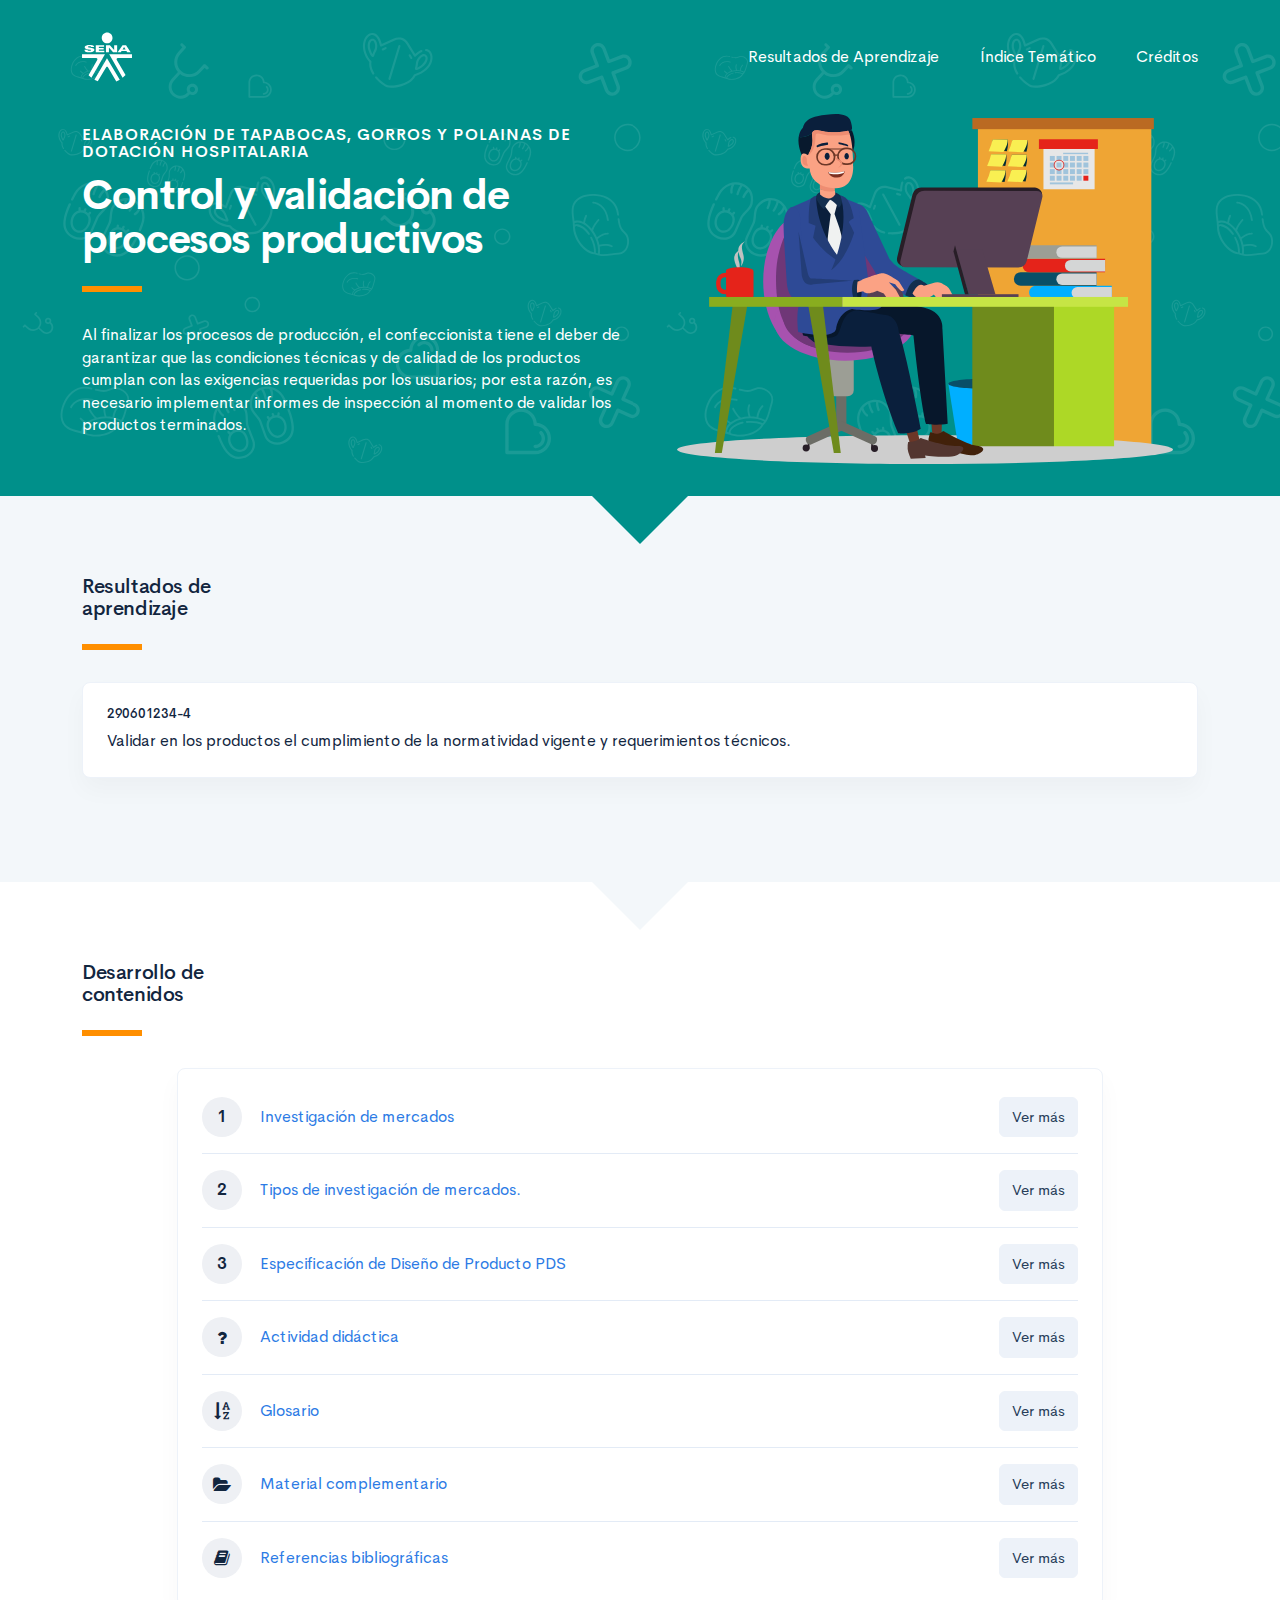
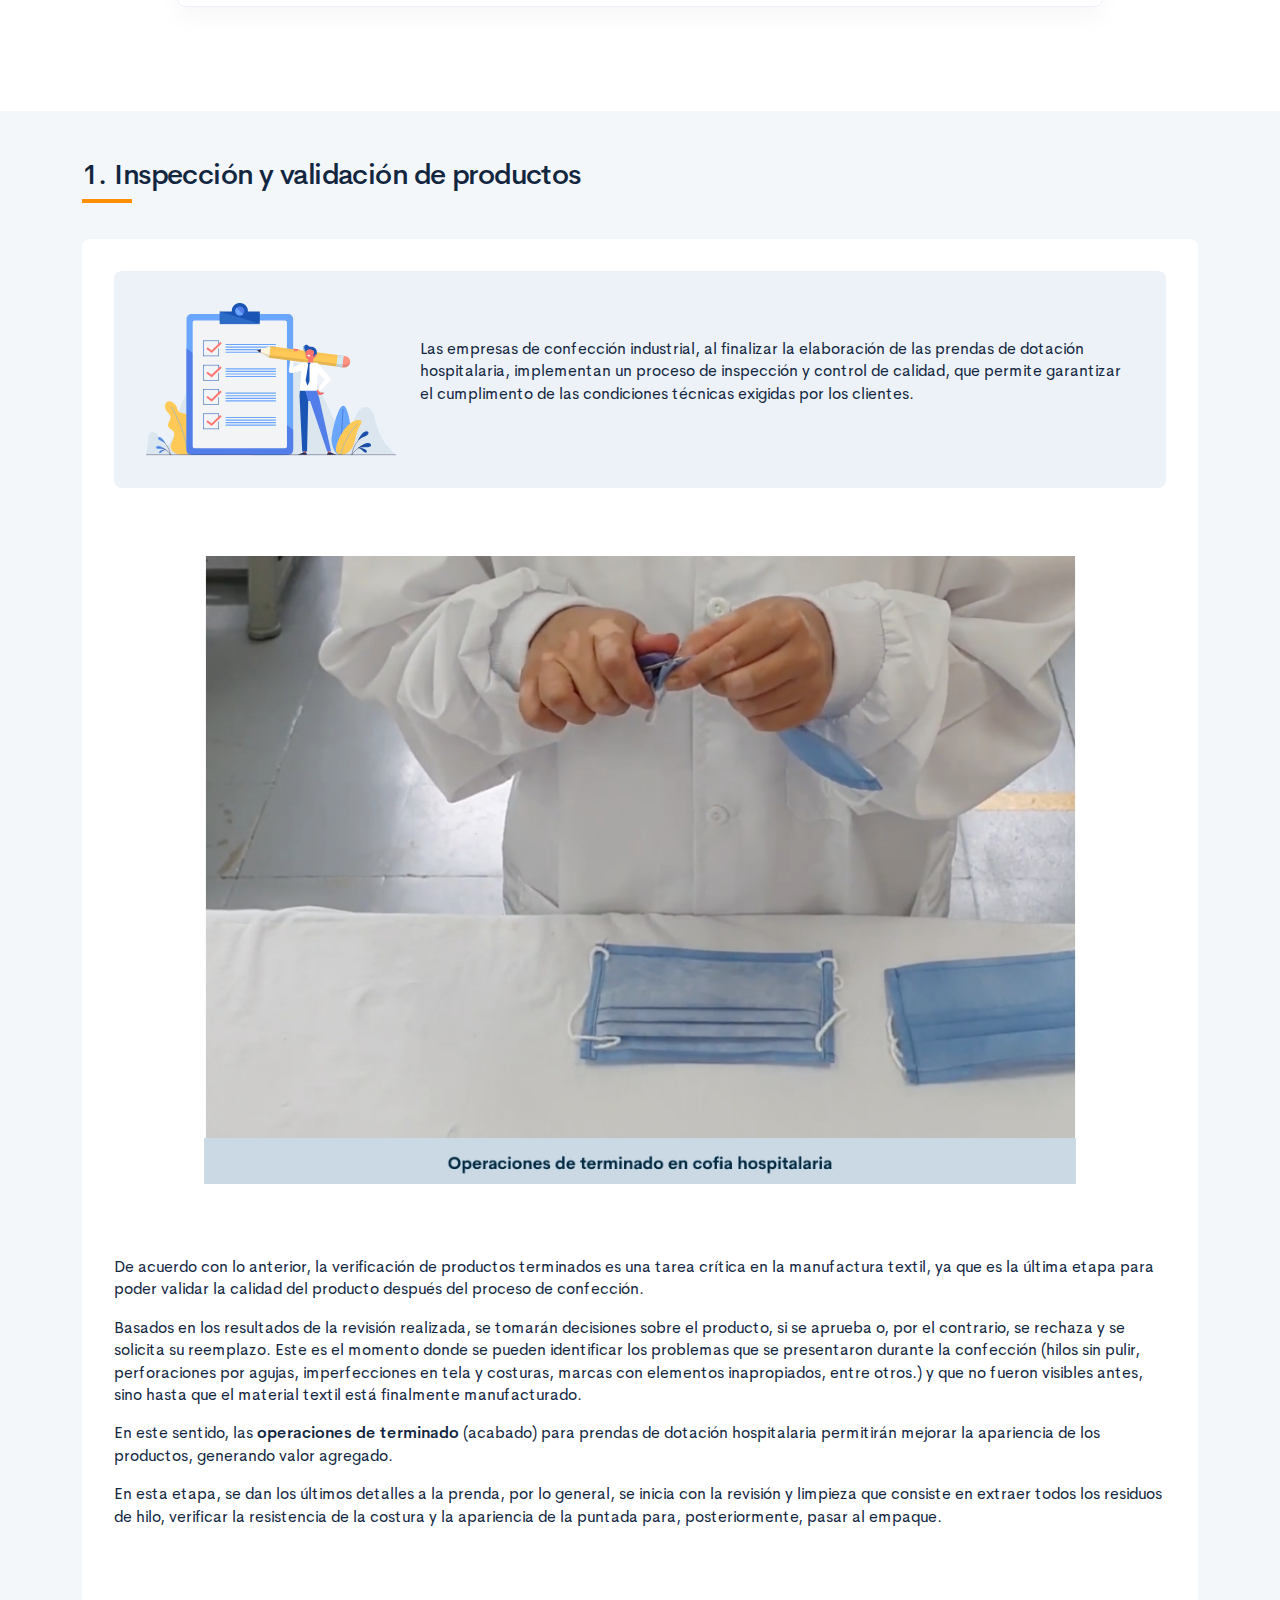
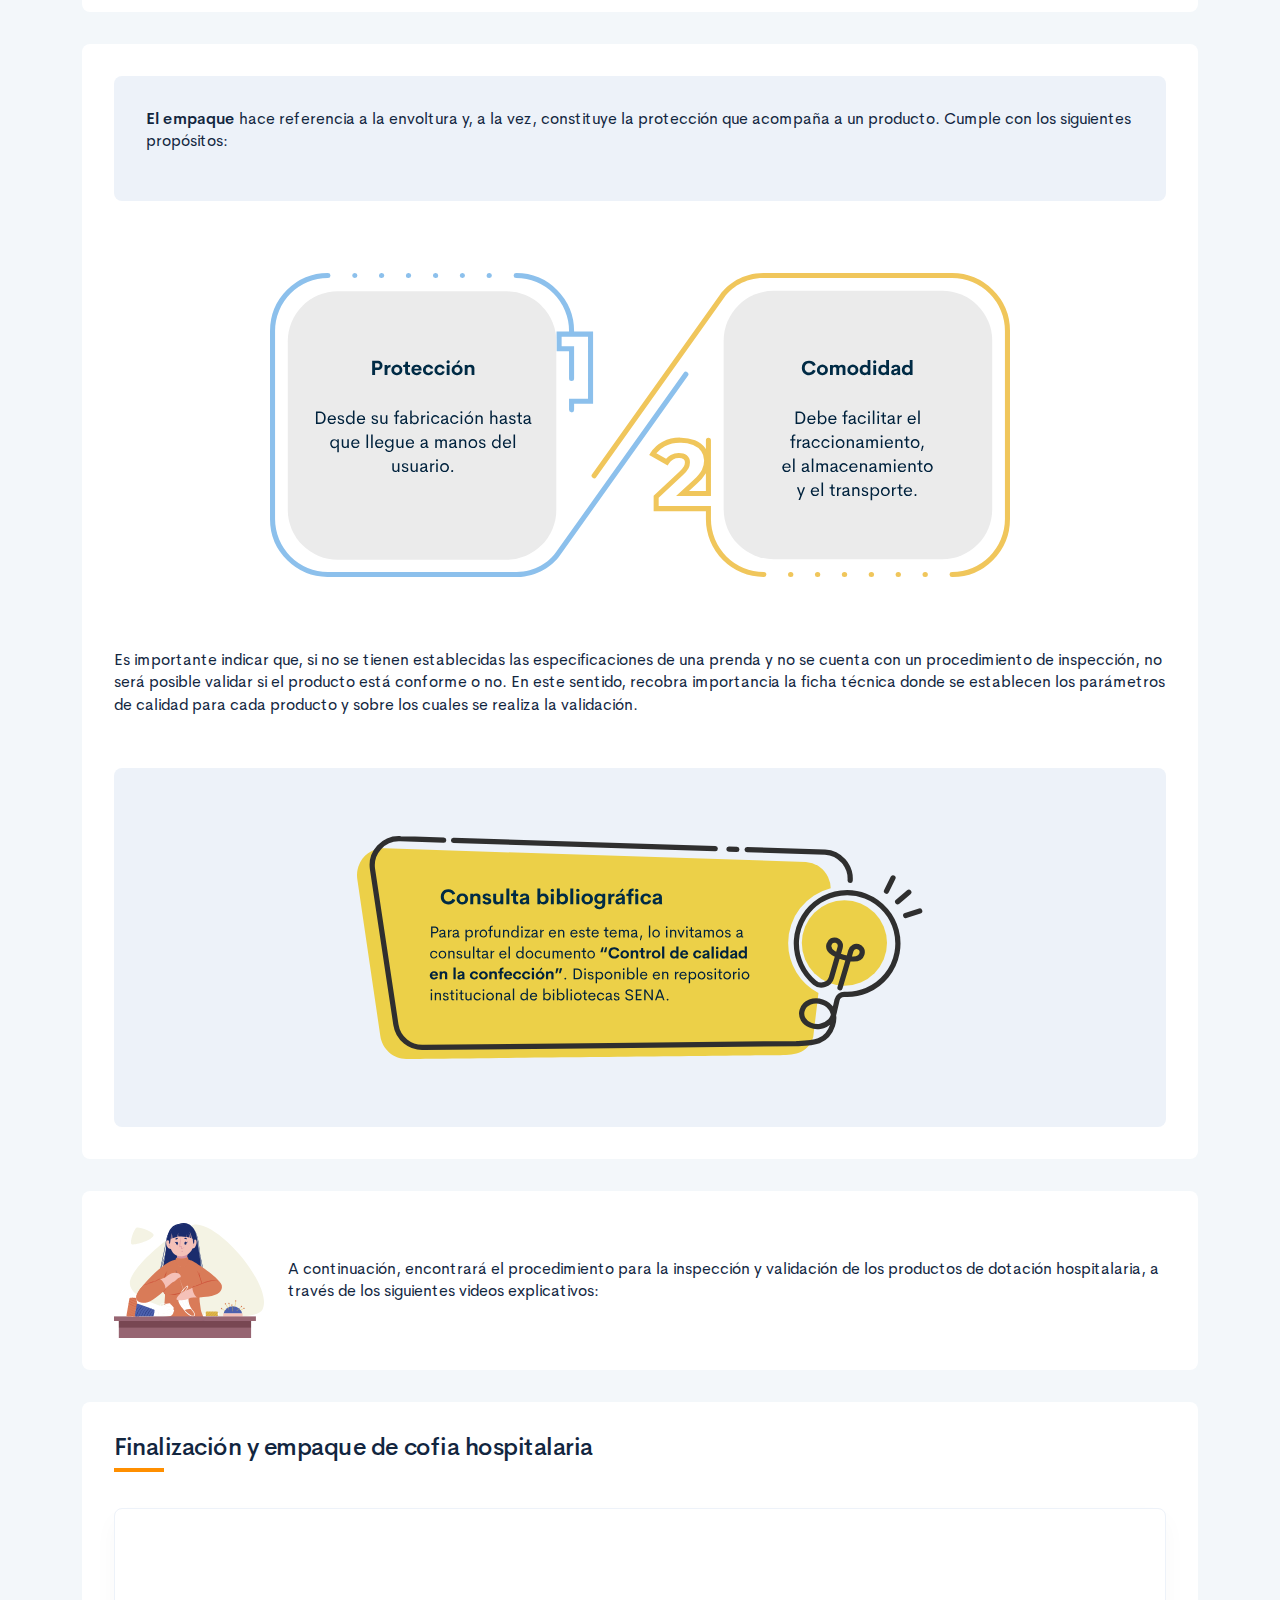
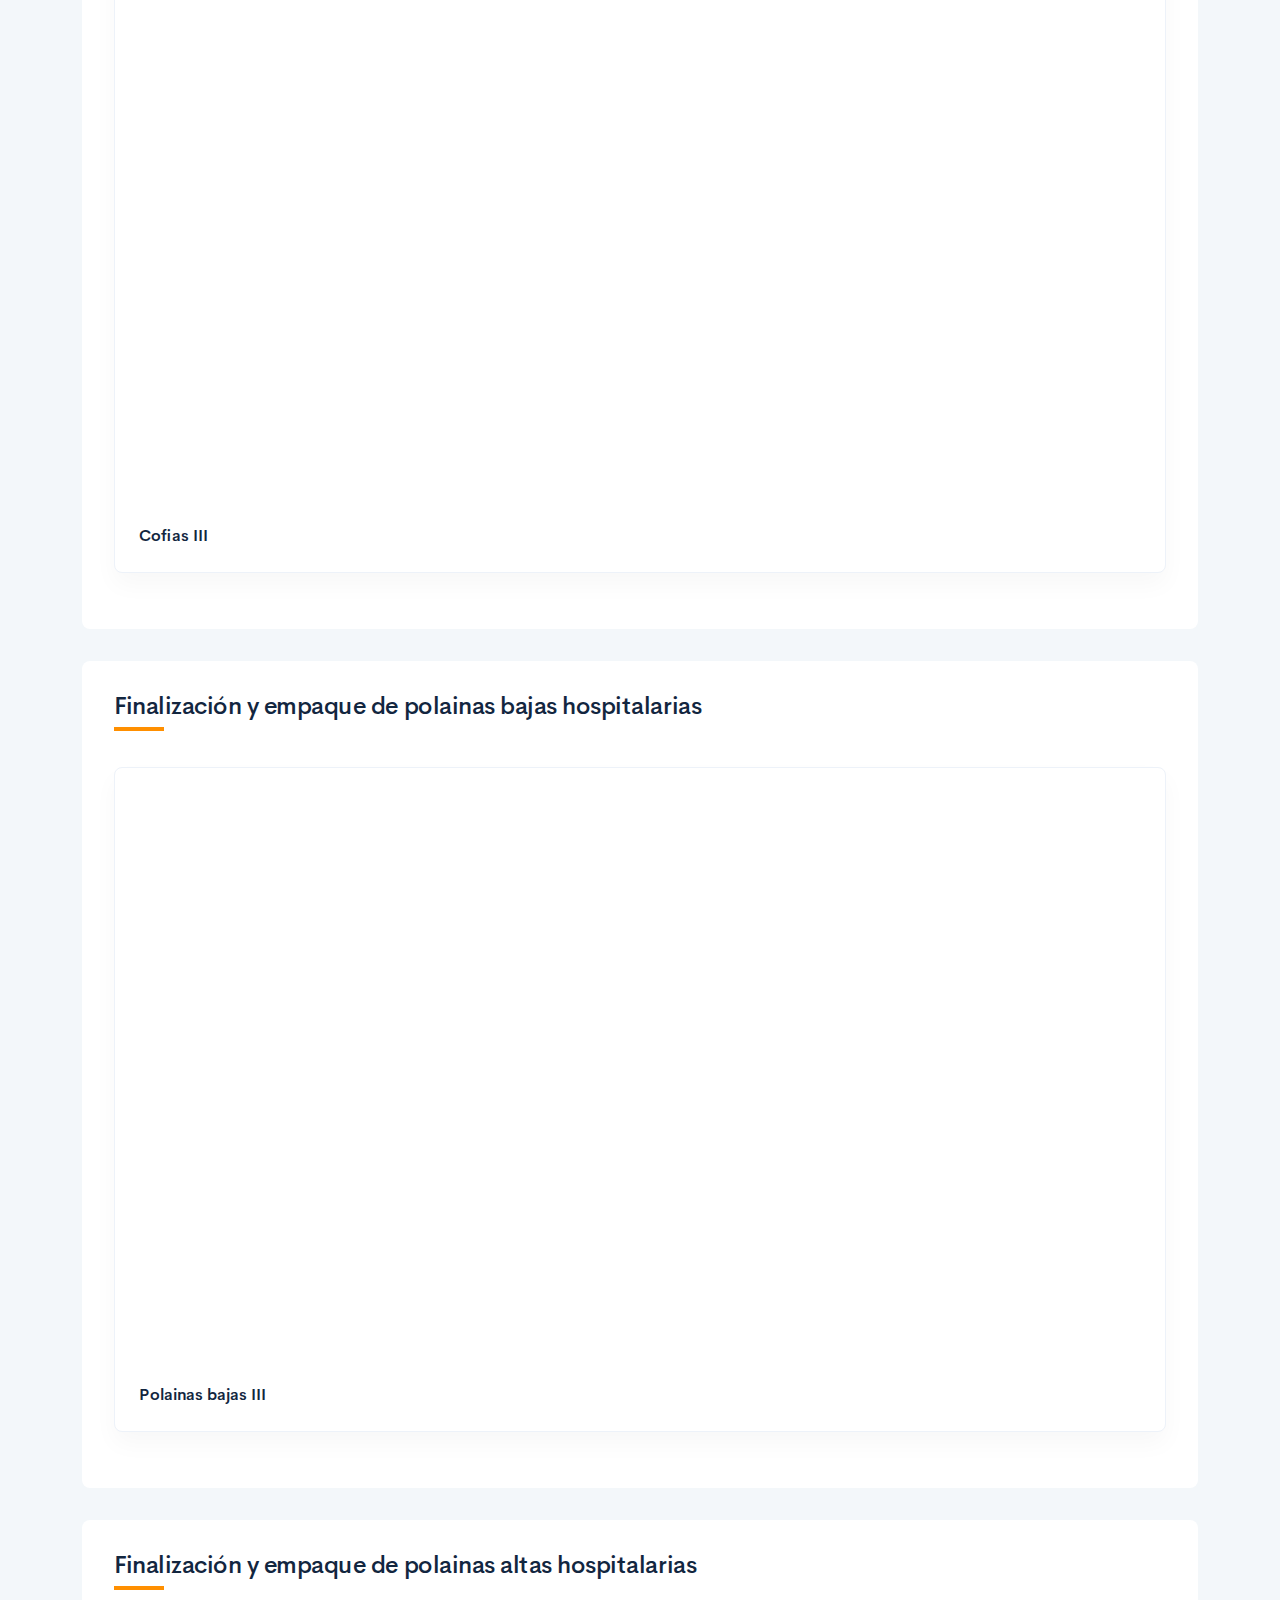
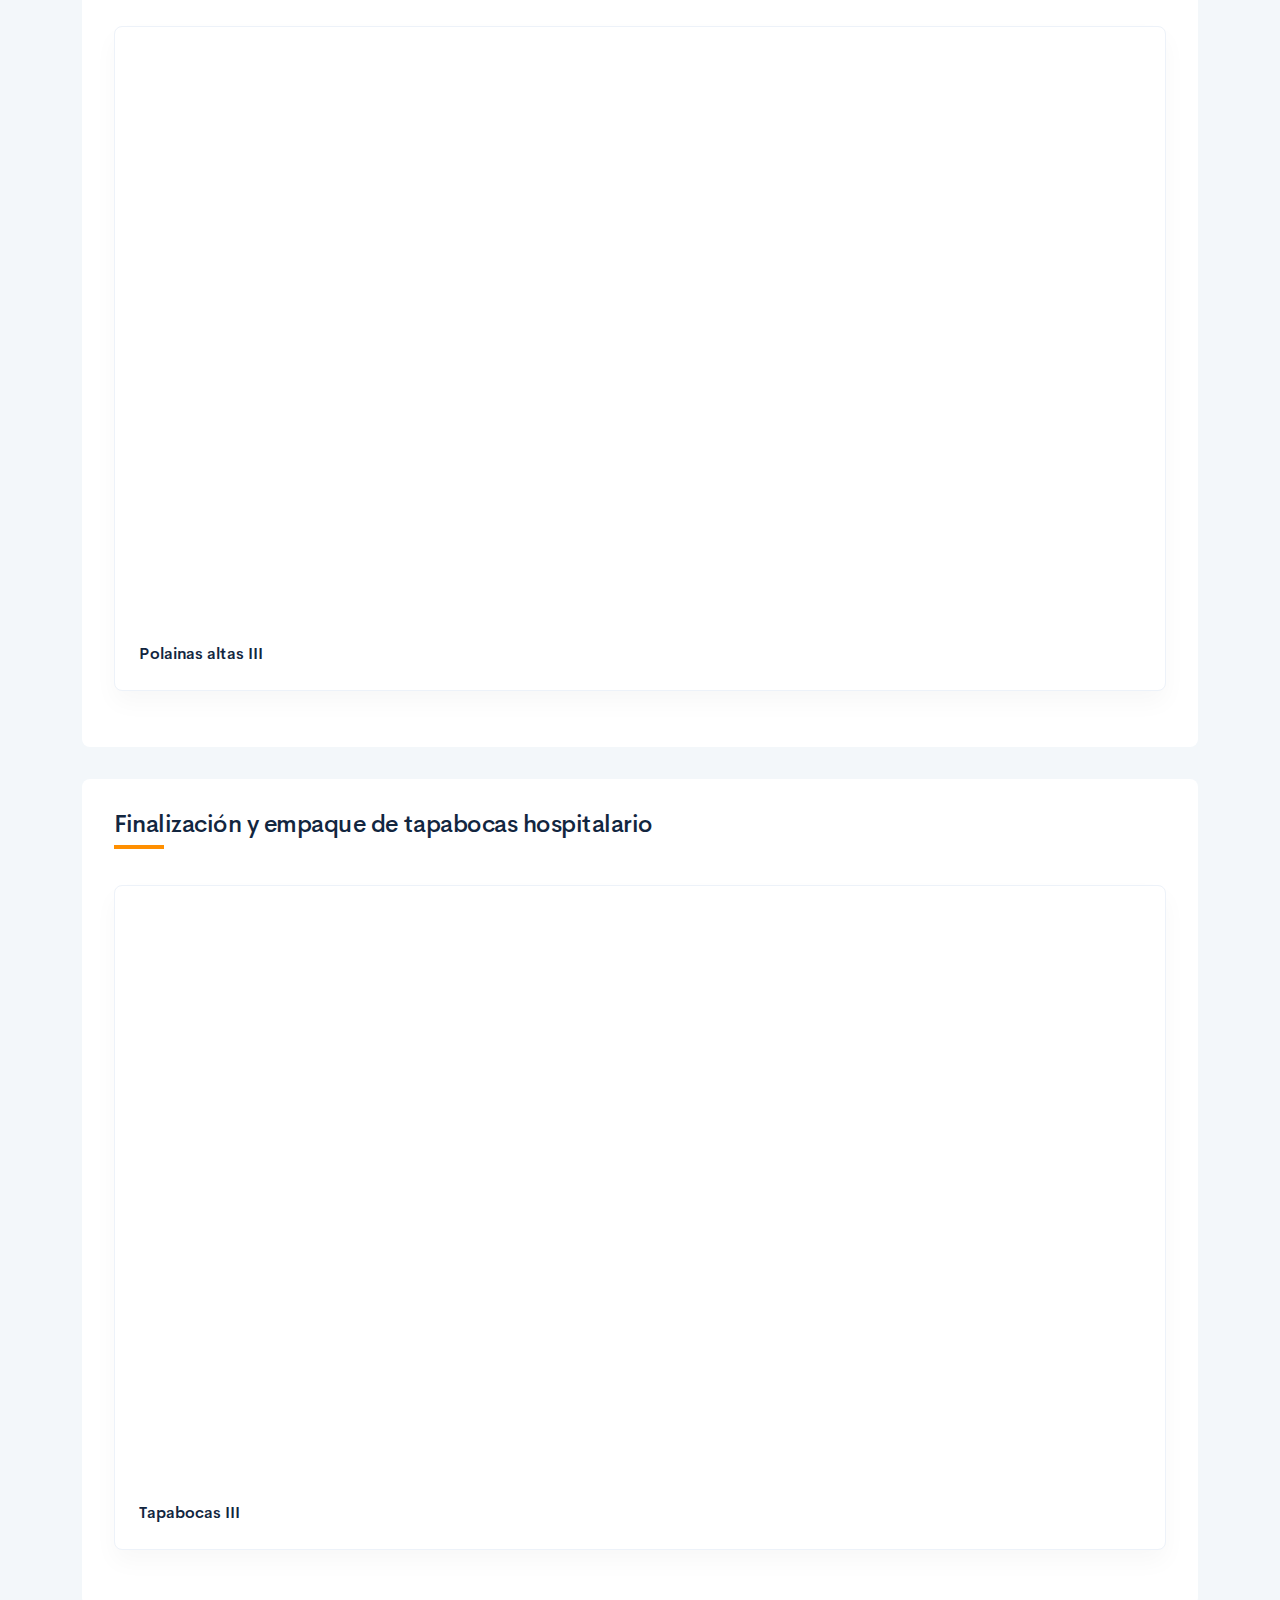
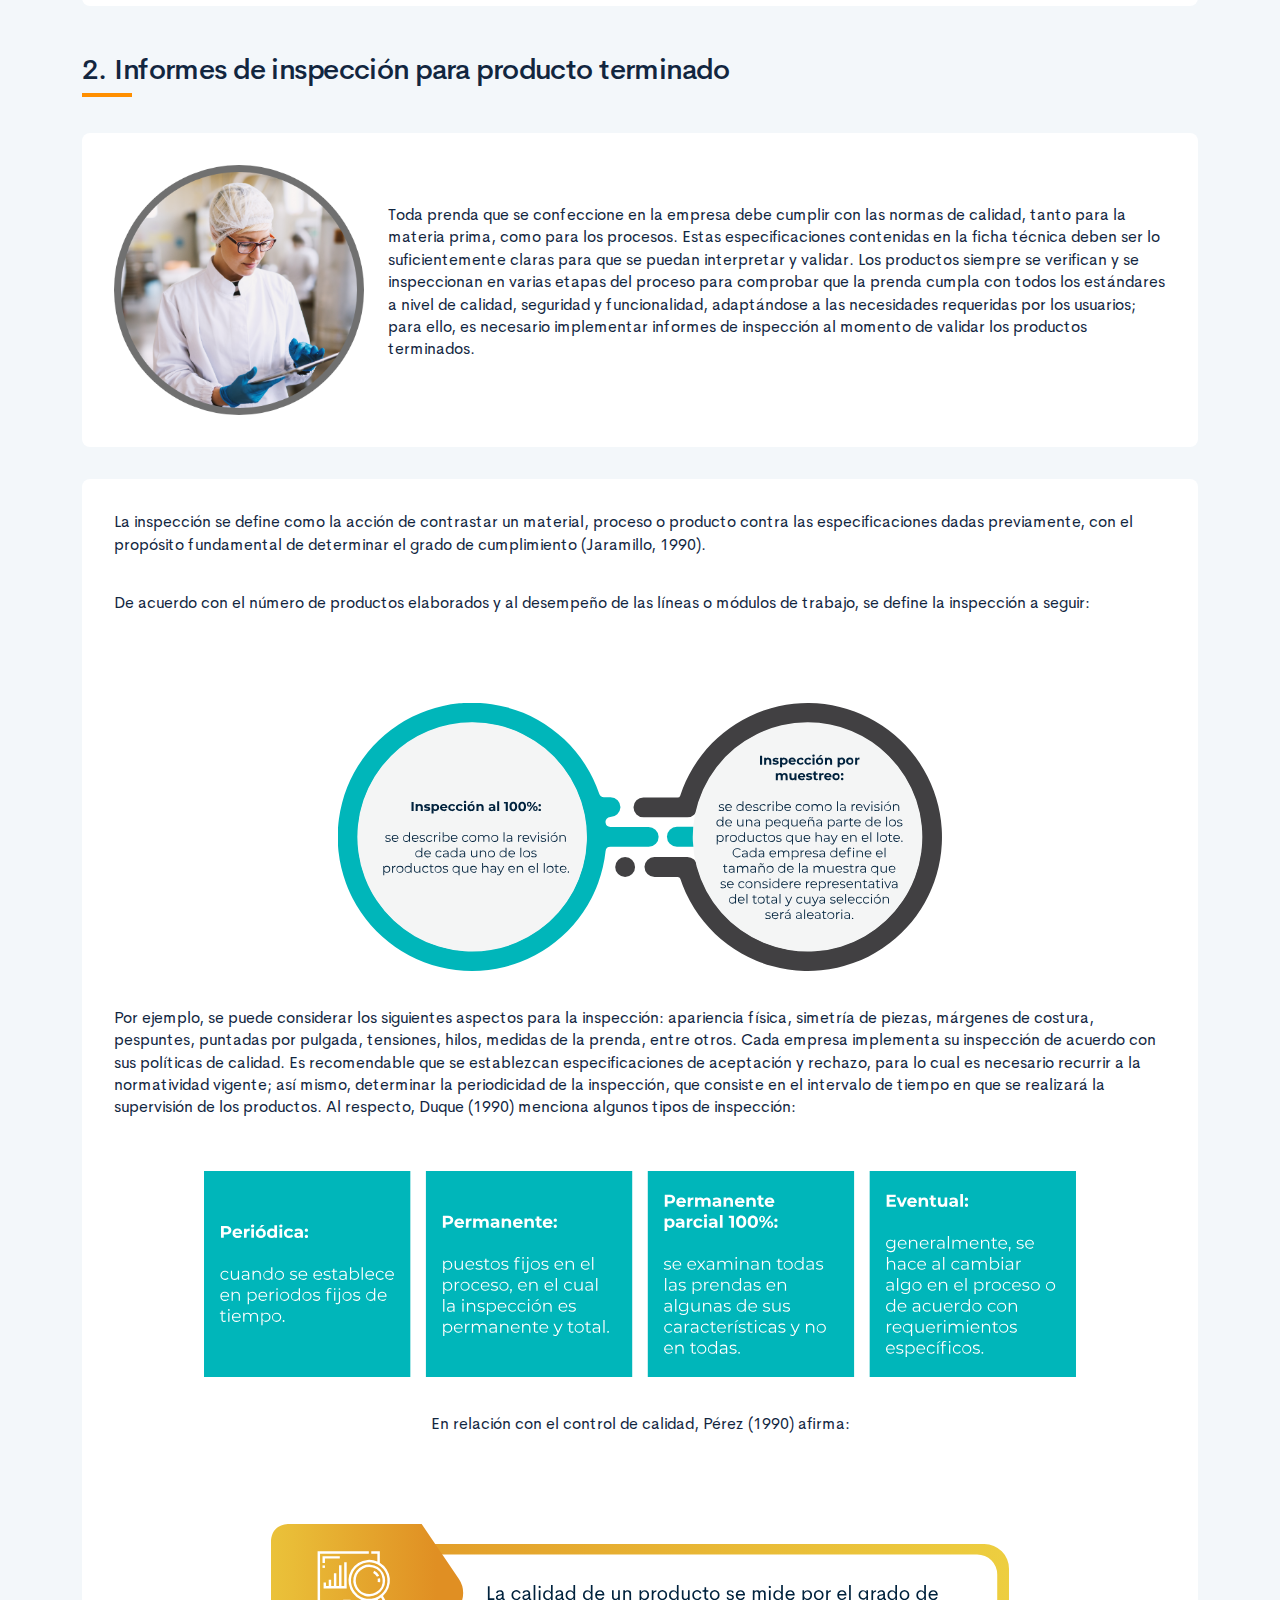
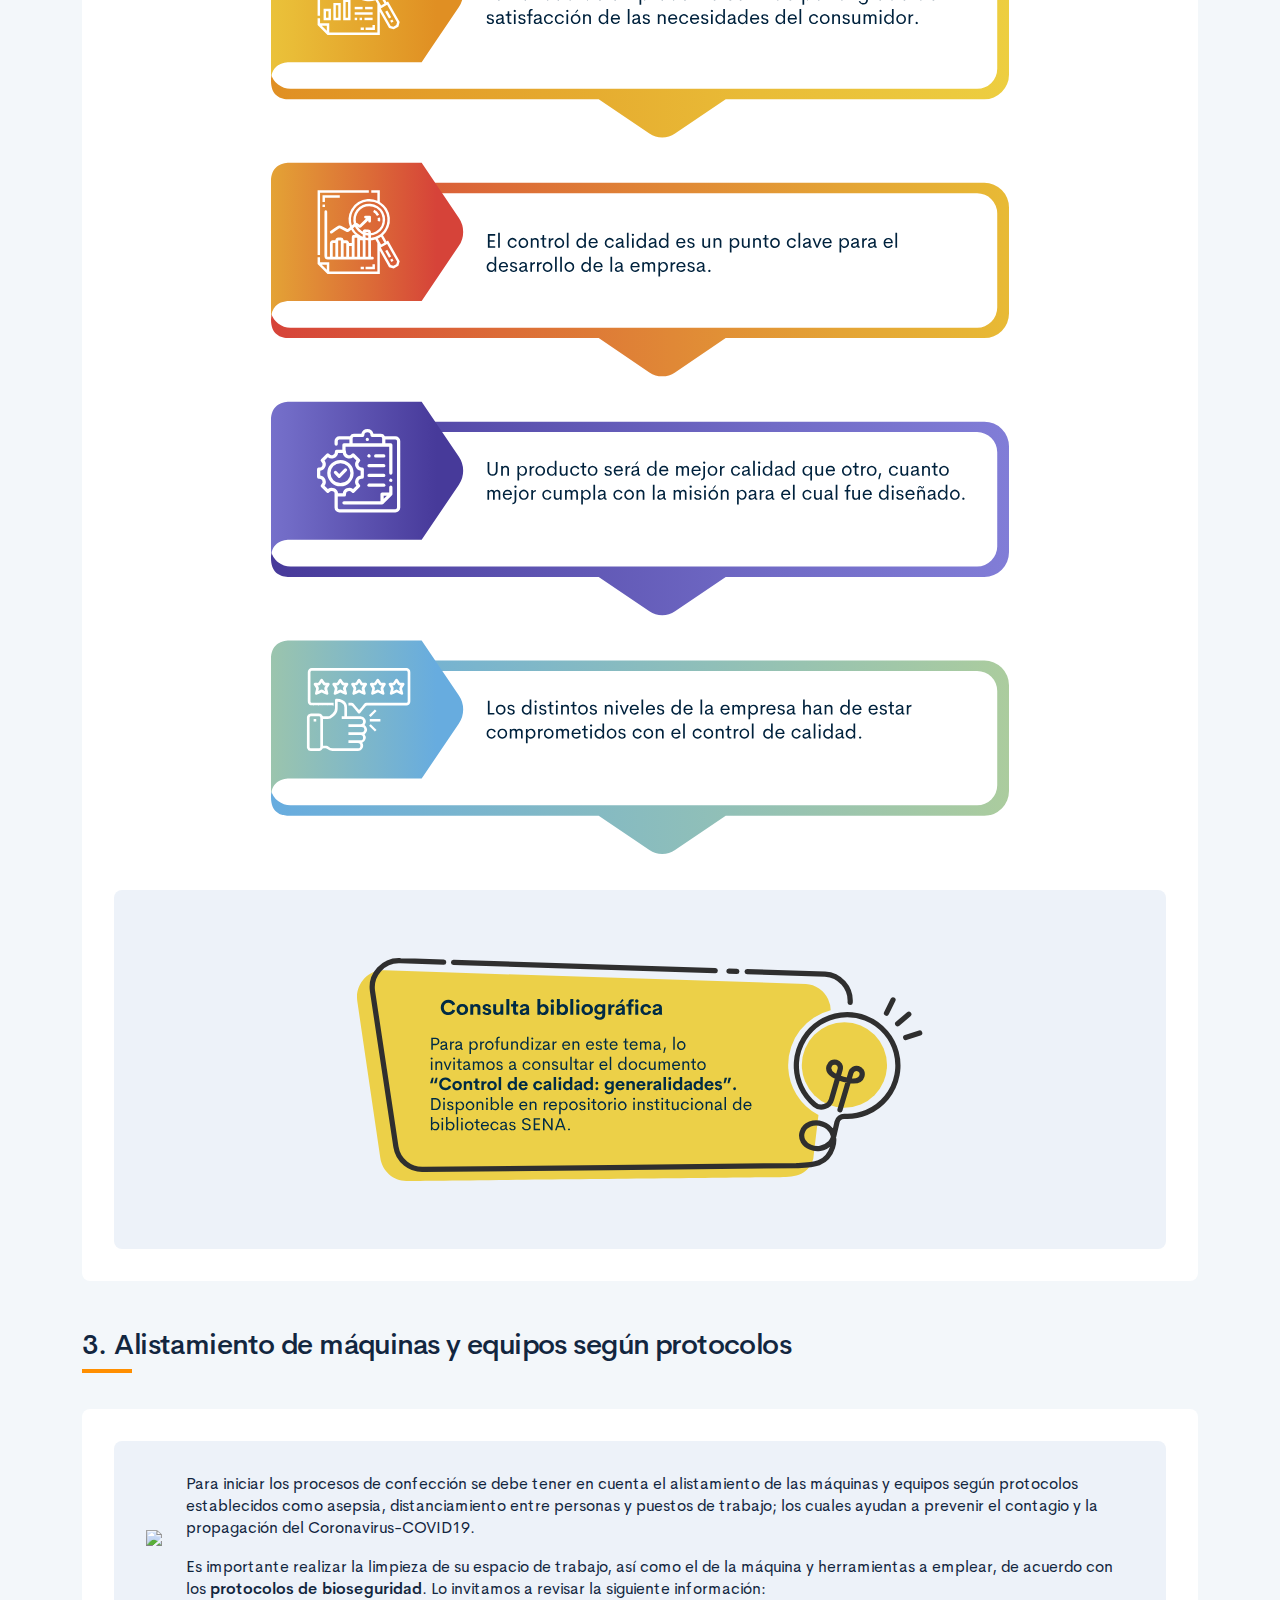
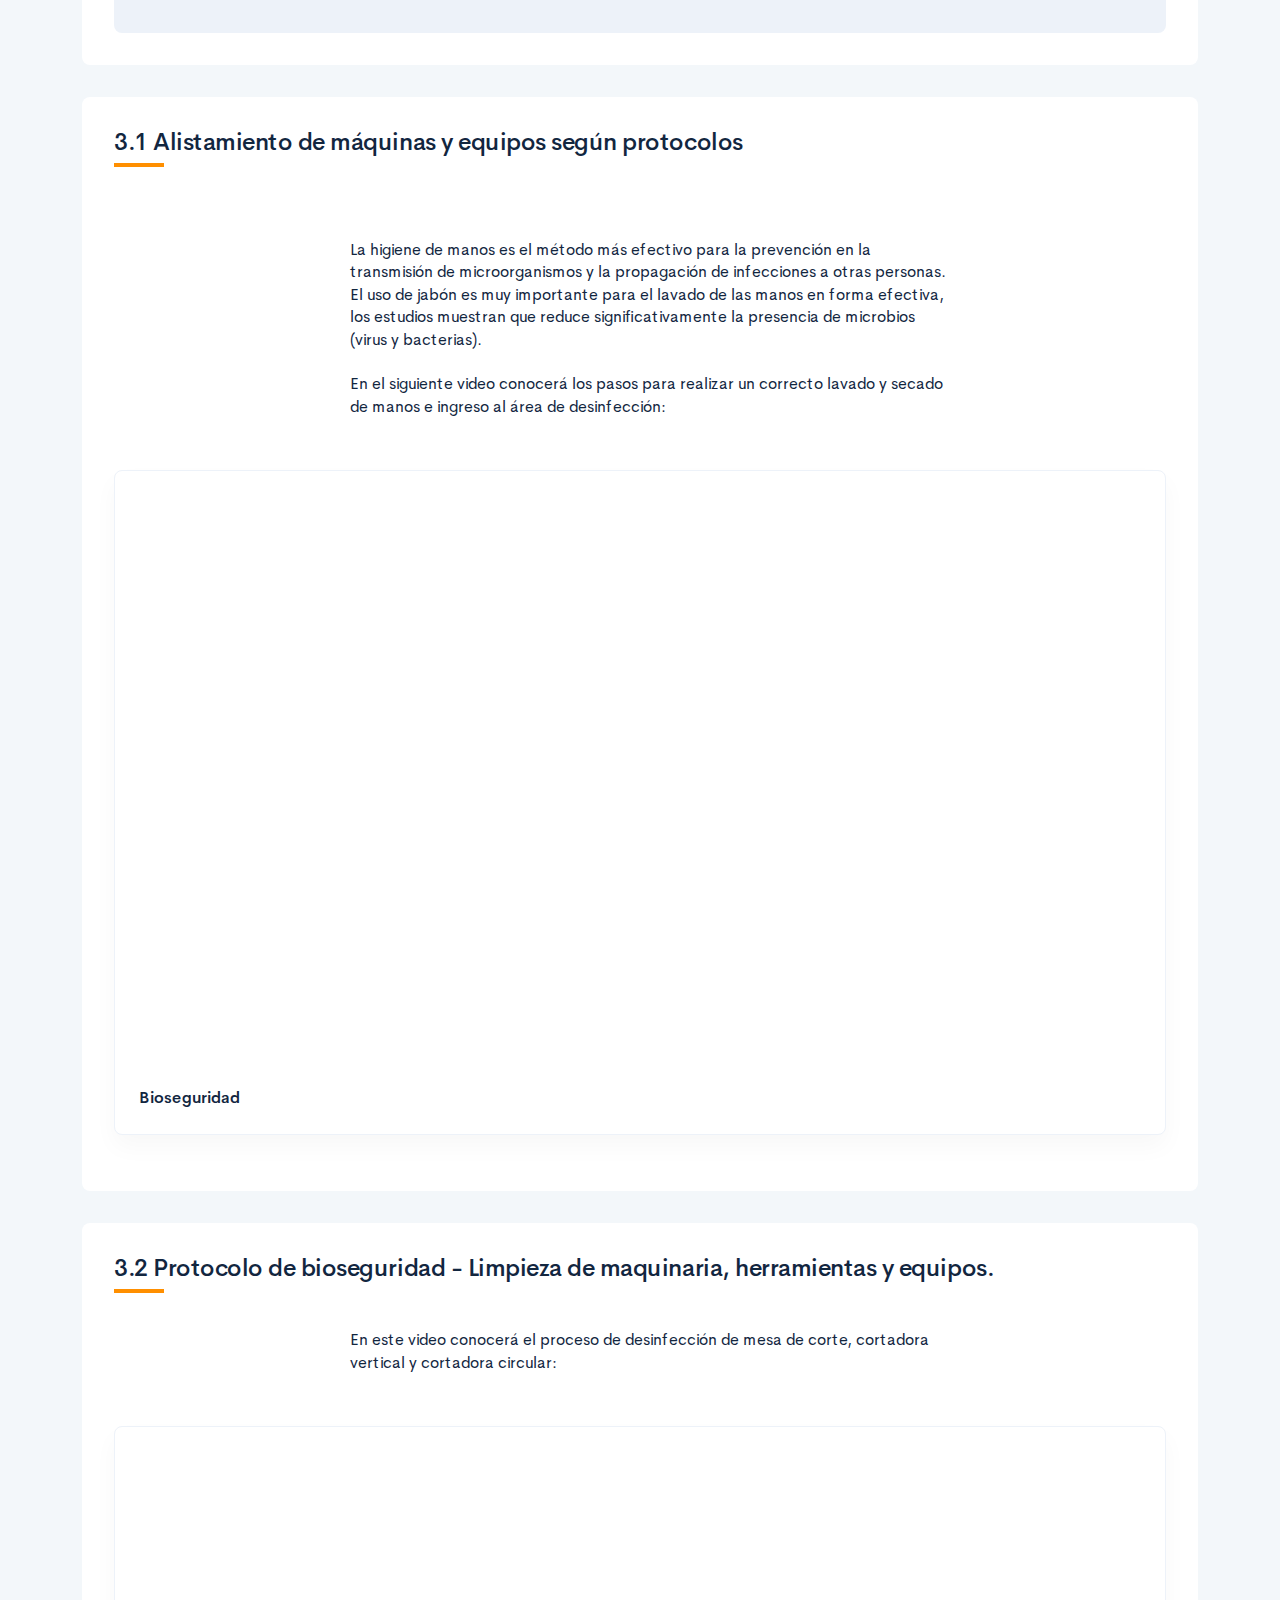
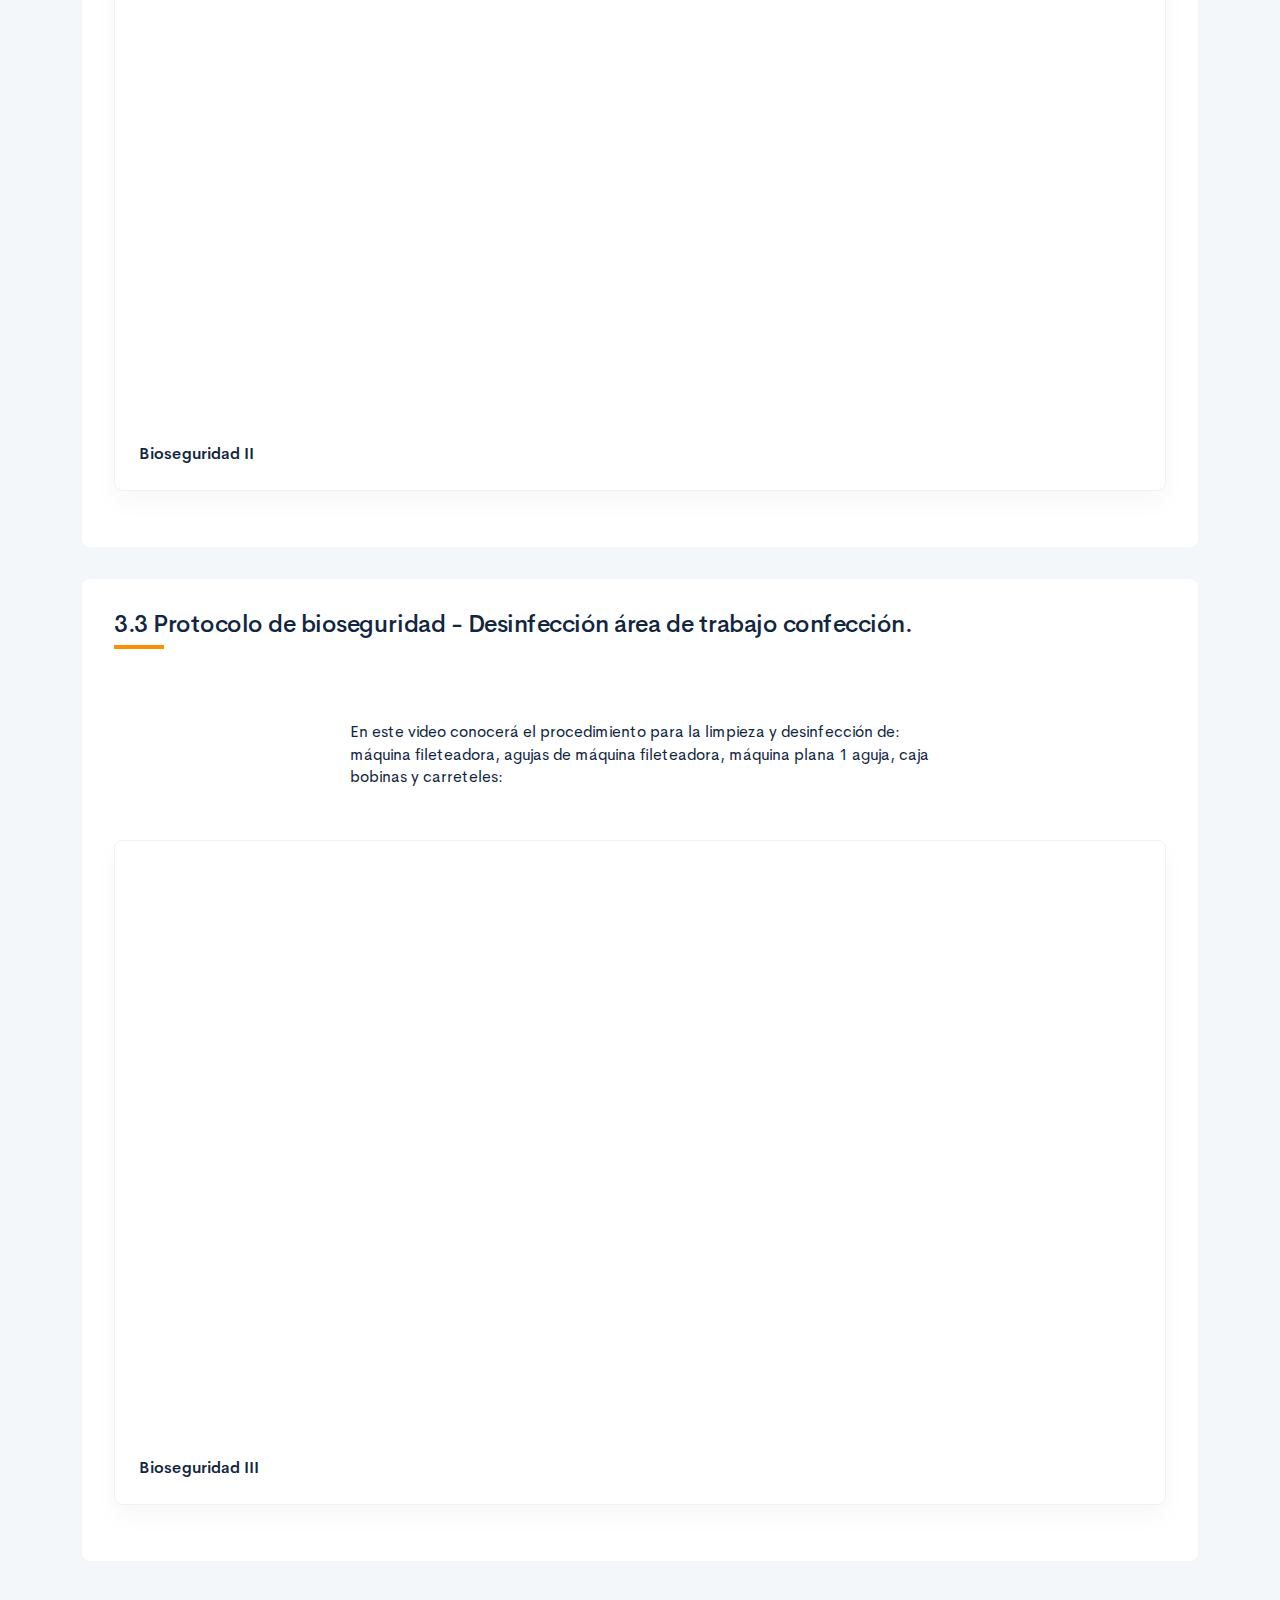
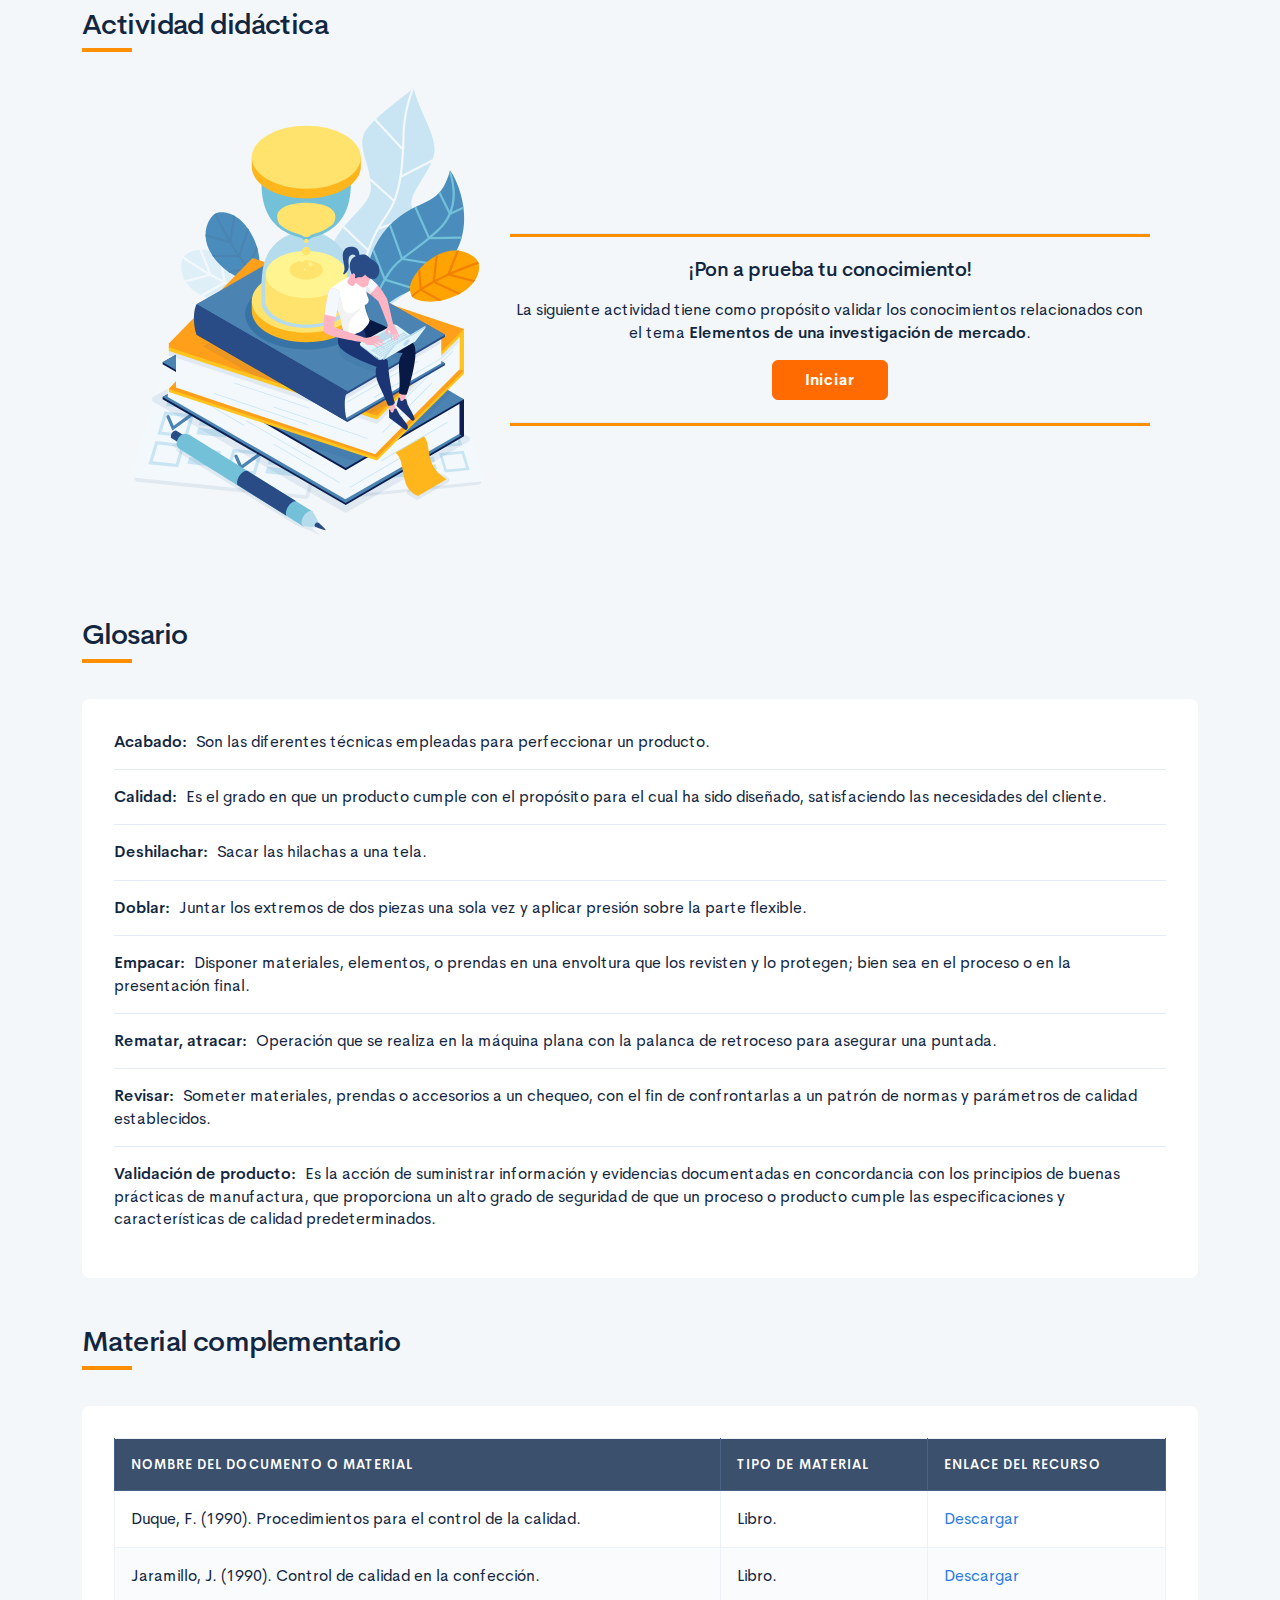
==== commit 7f4eb662: "CF4_V3" ====
--- a/public/material.html
+++ b/public/material.html
@@ -174,7 +174,7 @@
                         </div>
                         <div class="row my-5">
                             <div class="col">
-                                <p>De cuerdo con lo anterior, la verificación de productos terminados es una tarea crítica en la manufactura textil, ya que es la última etapa para poder validar la calidad del producto después del proceso de confección. </p>
+                                <p>De acuerdo con lo anterior, la verificación de productos terminados es una tarea crítica en la manufactura textil, ya que es la última etapa para poder validar la calidad del producto después del proceso de confección. </p>
                                 <p>Basados en los resultados de la revisión realizada, se tomarán decisiones sobre el producto, si se aprueba o, por el contrario, se rechaza y se solicita su reemplazo. Este es el momento donde se pueden identificar los problemas que se presentaron durante la confección (hilos sin pulir, perforaciones por agujas, imperfecciones en tela y costuras, marcas con elementos inapropiados, entre otros.) y que no fueron visibles antes, sino hasta que el material textil está finalmente manufacturado.</p>
                                 <p>En este sentido, las <strong>operaciones de terminado</strong> (acabado) para prendas de dotación hospitalaria permitirán mejorar la apariencia de los productos, generando valor agregado. </p>
                                 <p>En esta etapa, se dan los últimos detalles a la prenda, por lo general, se inicia con la revisión y limpieza que consiste en extraer todos los residuos de hilo, verificar la resistencia de la costura y la apariencia de la puntada para, posteriormente, pasar al empaque. </p>
@@ -443,13 +443,13 @@
                         <hr>
                         <p><strong class="mr-2">Deshilachar: </strong>Sacar las hilachas a una tela.</p>
                         <hr>
+                        <p><strong class="mr-2">Doblar: </strong>Juntar los extremos de dos piezas una sola vez y aplicar presión sobre la parte flexible.</p>
+                        <hr>
+                        <p><strong class="mr-2">Empacar: </strong>Disponer materiales, elementos, o prendas en una envoltura que los revisten y lo protegen; bien sea en el proceso o en la presentación final. </p>
+                        <hr>
+                        <p><strong class="mr-2">Rematar, atracar: </strong>Operación que se realiza en la máquina plana con la palanca de retroceso para asegurar una puntada.</p>
+                        <hr>
                         <p><strong class="mr-2">Revisar: </strong>Someter materiales, prendas o accesorios a un chequeo, con el fin de confrontarlas a un patrón de normas y parámetros de calidad establecidos.</p>
-                        <hr>
-                        <p><strong class="mr-2">Doblar: </strong>Juntar los extremos de dos piezas una sola vez y aplicar presión sobre la parte flexible.</p>
-                        <hr>
-                        <p><strong class="mr-2">Empacar: </strong>Disponer materiales, elementos, o prendas en una envoltura que los revisten y lo protegen; bien sea en el proceso o en la presentación final. </p>
-                        <hr>
-                        <p><strong class="mr-2">Rematar, atracar: </strong>Operación que se realiza en la máquina plana con la palanca de retroceso para asegurar una puntada.</p>
                         <hr>
                         <p><strong class="mr-2">Validación de producto: </strong>Es la acción de suministrar información y evidencias documentadas en concordancia con los principios de buenas prácticas de manufactura, que proporciona un alto grado de seguridad de que un proceso o producto cumple las especificaciones y características de calidad predeterminados. </p>
                     </div>
@@ -471,15 +471,15 @@
                             </thead>
                             <tbody>
                                 <tr>
+                                    <td>Duque, F. (1990). Procedimientos para el control de la calidad. </td>
+                                    <td>Libro.</td>
+                                    <td> <a href="https://repositorio.sena.edu.co/handle/11404/4260" target="_blank"><span class="download" aria-hidden="true"></span> Descargar </a></td>
+                                </tr>
+                                <tr>
                                     <td>Jaramillo, J. (1990). Control de calidad en la confección. </td>
                                     <td>Libro.</td>
                                     <td> <a href="https://repositorio.sena.edu.co/handle/11404/4253" target="_blank"><span class="download" aria-hidden="true"></span> Descargar </a></td>
                                 </tr>
-                                <tr>
-                                    <td>Duque, F. (1990). Procedimientos para el control de la calidad. </td>
-                                    <td>Libro.</td>
-                                    <td> <a href="https://repositorio.sena.edu.co/handle/11404/4260" target="_blank"><span class="download" aria-hidden="true"></span> Descargar </a></td>
-                                </tr>
                             </tbody>
                         </table>
                     </div>
@@ -493,9 +493,9 @@
                     <div class="jumbotron bg-white referencias">
                         <p>Duque, F. (1990). Procedimientos para el control de la calidad. Servicio Nacional de Aprendizaje (SENA)<a class="ml-2" href="https://repositorio.sena.edu.co/handle/11404/4260" target="_blank">https://repositorio.sena.edu.co/handle/11404/4260</a></p>
                         <hr>
+                        <p>Jaramillo, J. (1990). Control de calidad en la confección. Servicio Nacional de Aprendizaje (SENA)<a class="ml-2" href="https://repositorio.sena.edu.co/handle/11404/4253" target="_blank">https://repositorio.sena.edu.co/handle/11404/4253</a></p>
+                        <hr>
                         <p>Pérez, E., y León, L. (1990). Control de calidad: generalidades. Servicio Nacional de Aprendizaje (SENA) <a class="ml-2" href="https://repositorio.sena.edu.co/handle/11404/4824?mode=full" target="_blank">https://repositorio.sena.edu.co/handle/11404/4824?mode=full</a></p>
-                        <hr>
-                        <p>Jaramillo, J. (1990). Control de calidad en la confección. Servicio Nacional de Aprendizaje (SENA)<a class="ml-2" href="https://repositorio.sena.edu.co/handle/11404/4253" target="_blank">https://repositorio.sena.edu.co/handle/11404/4253</a></p>
                         <hr>
                         <div class="row justify-content-between align-items-center">
                             <div class="col-12 col-md-5 my-4">
@@ -527,7 +527,7 @@
                     <div class="col-auto"><img src="assets/images/logos/senaLogo_naranja.svg" alt="" style="width:100px"></div>
                     <div class="col">
                         <h3 class="footer-subtitulo mb-3">ECOSISTEMA DE RECURSOS EDUCATIVOS DIGITALES </h3>
-                        <p class="footer-texto mb-2"><strong>Ingry Dayanna Bonilla Monzon </strong><br /> <span class="text-small">Lider del equipo </span></p>
+                        <p class="footer-texto mb-2"><strong>Ingry Dayanna Bonilla Monzon </strong><br /> <span class="text-small">Líder del equipo </span></p>
                     </div>
                 </div>
                 <div class="row mt-5">
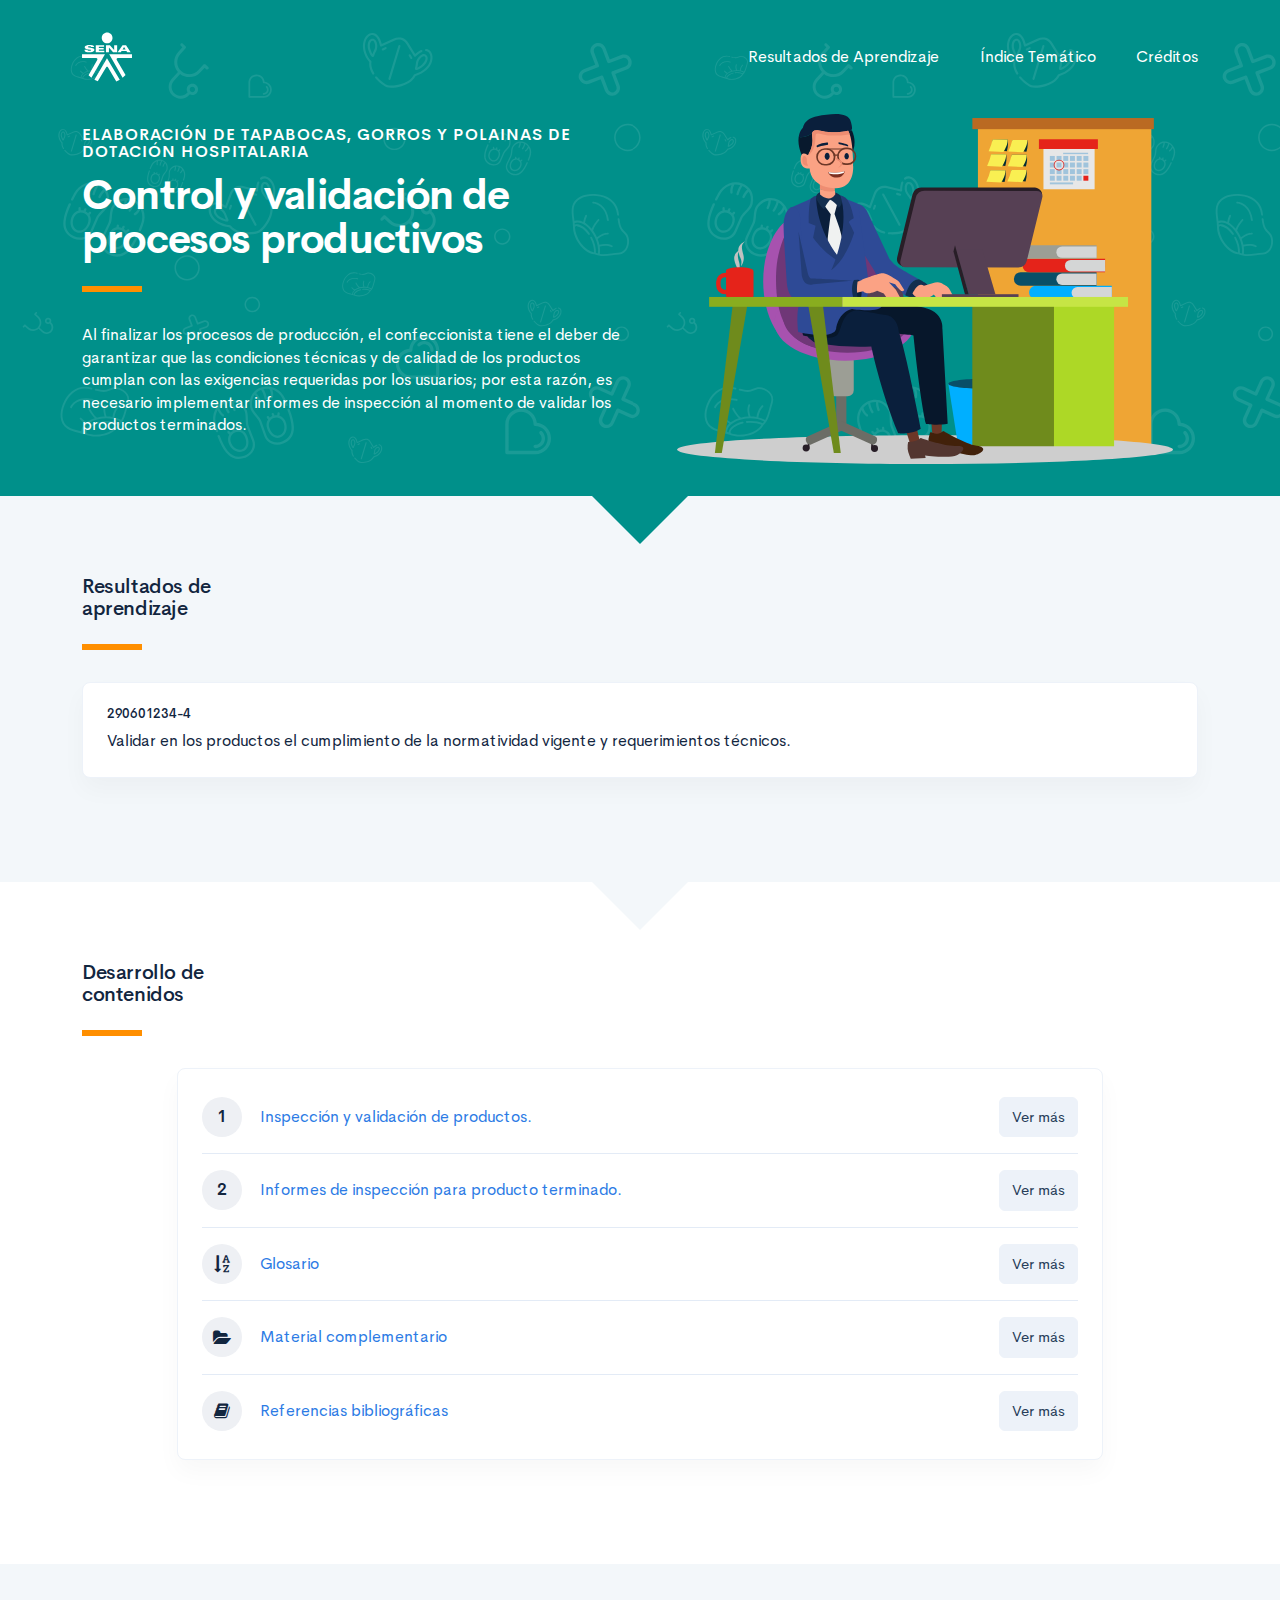
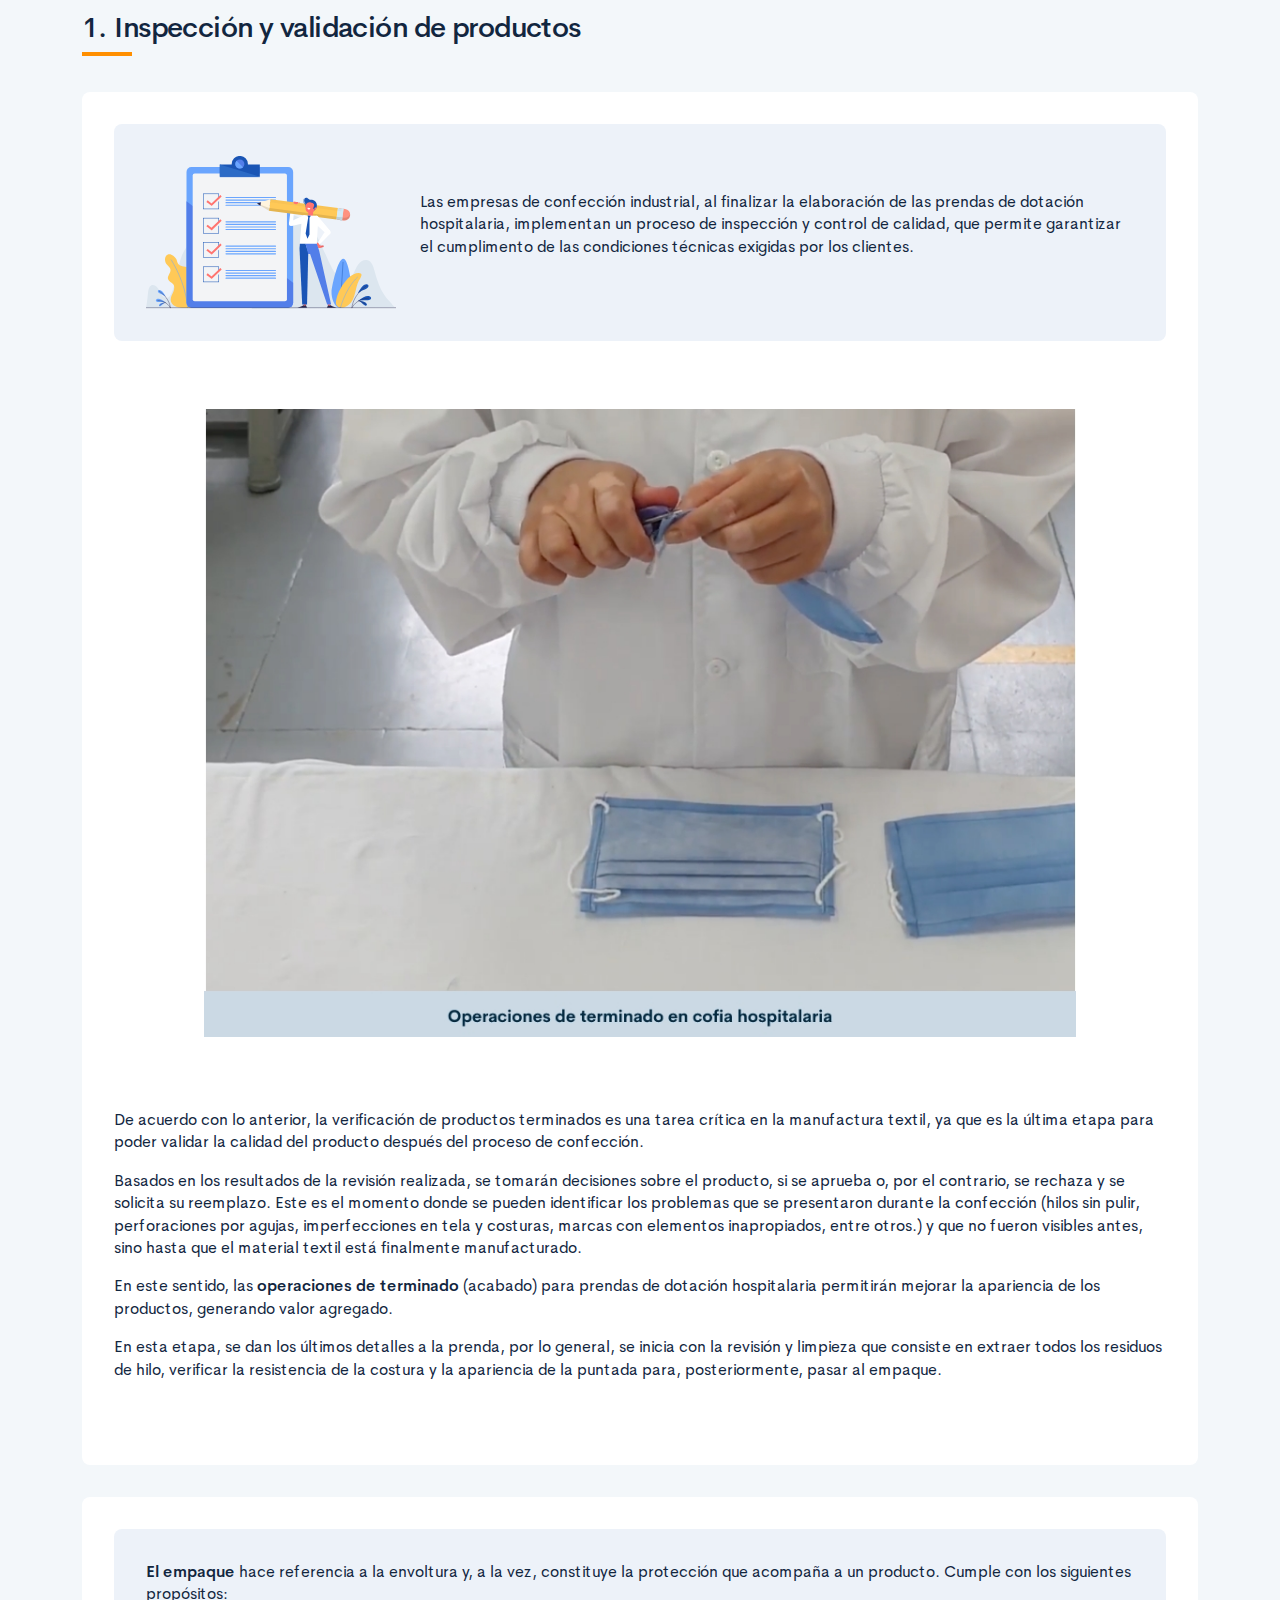
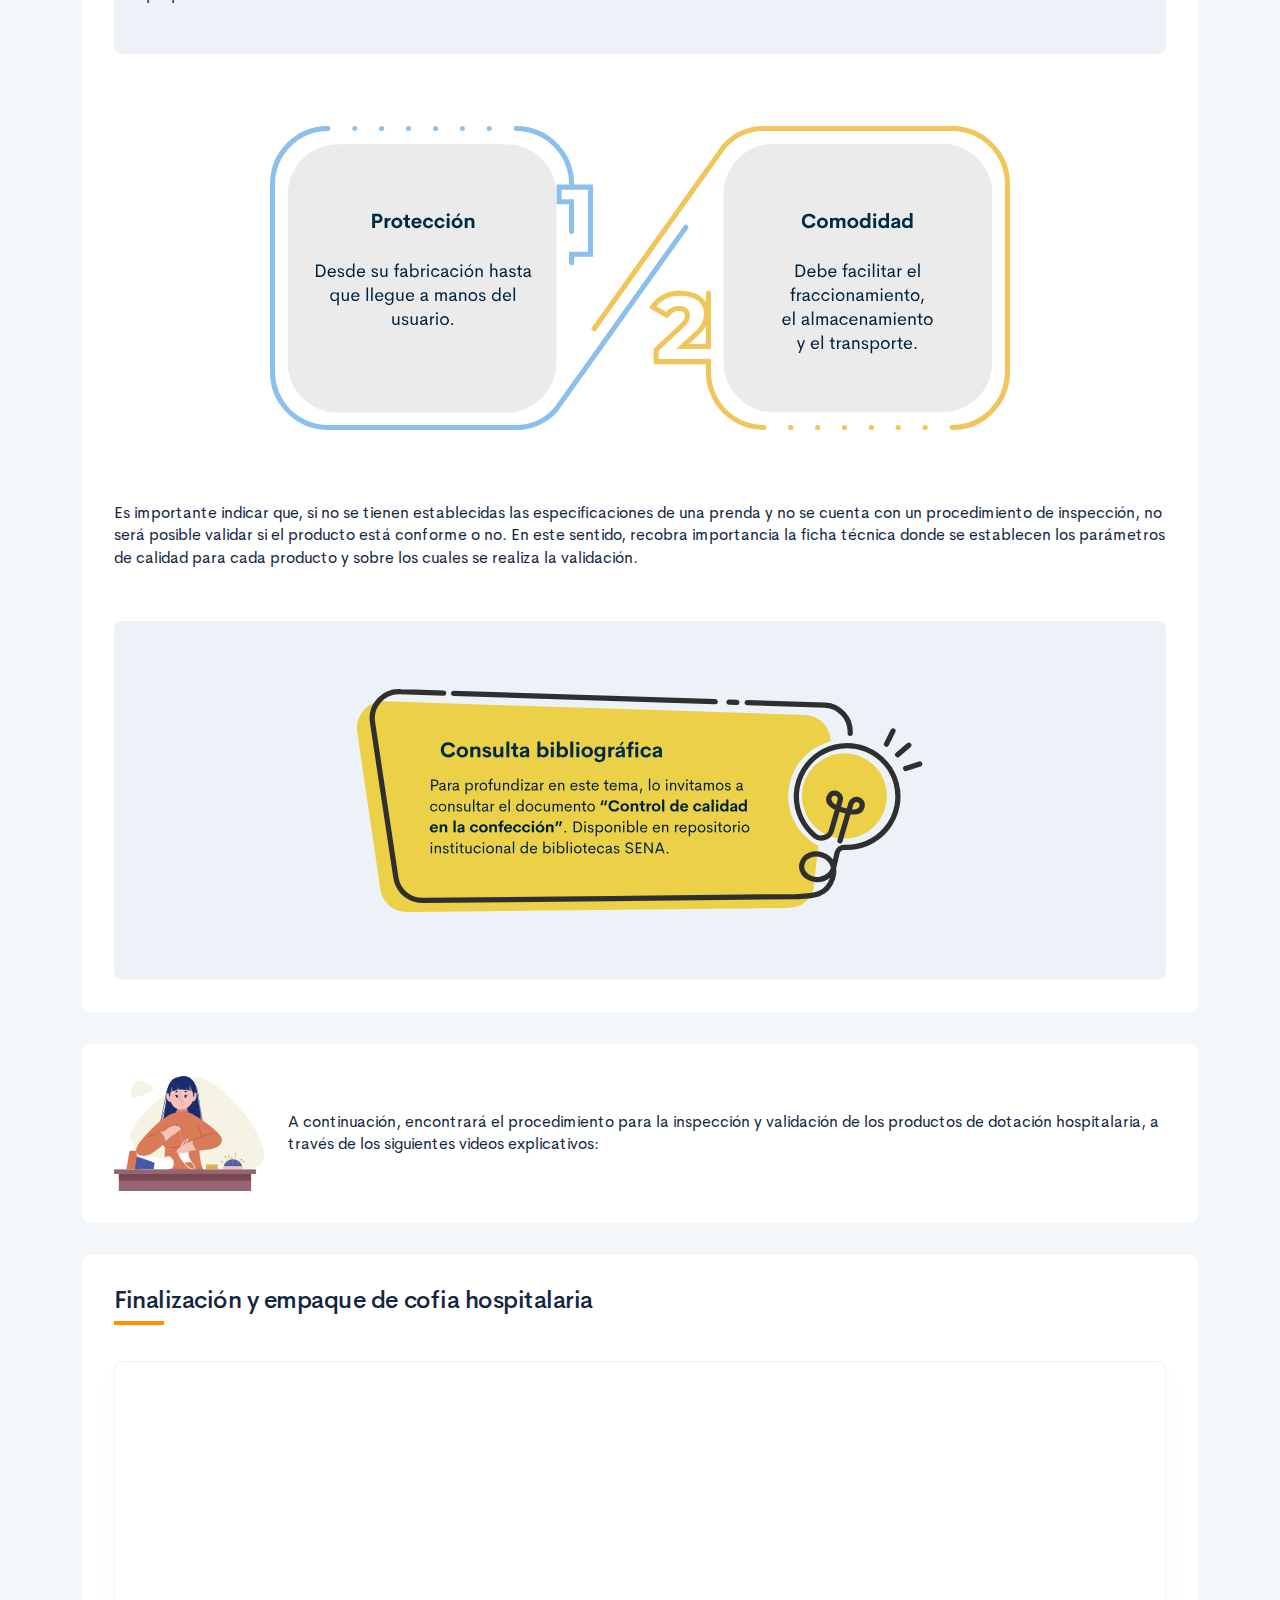
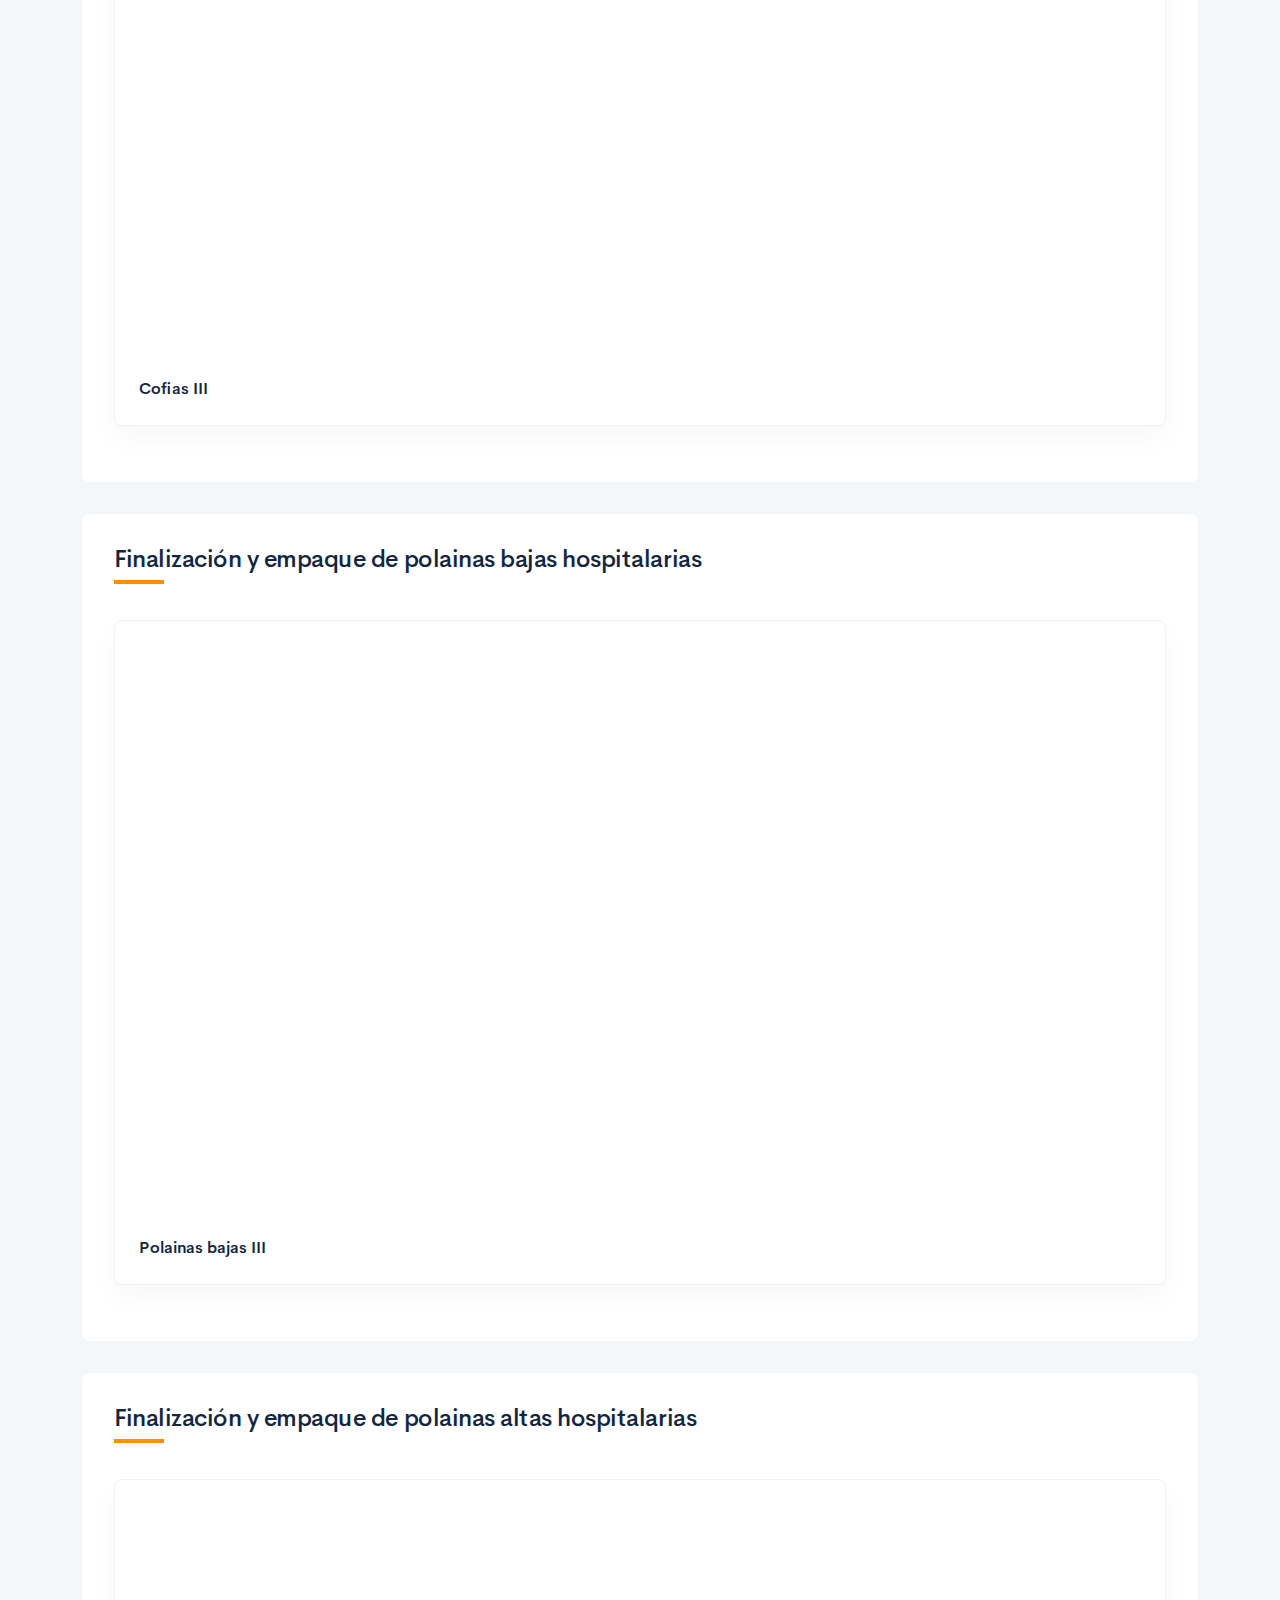
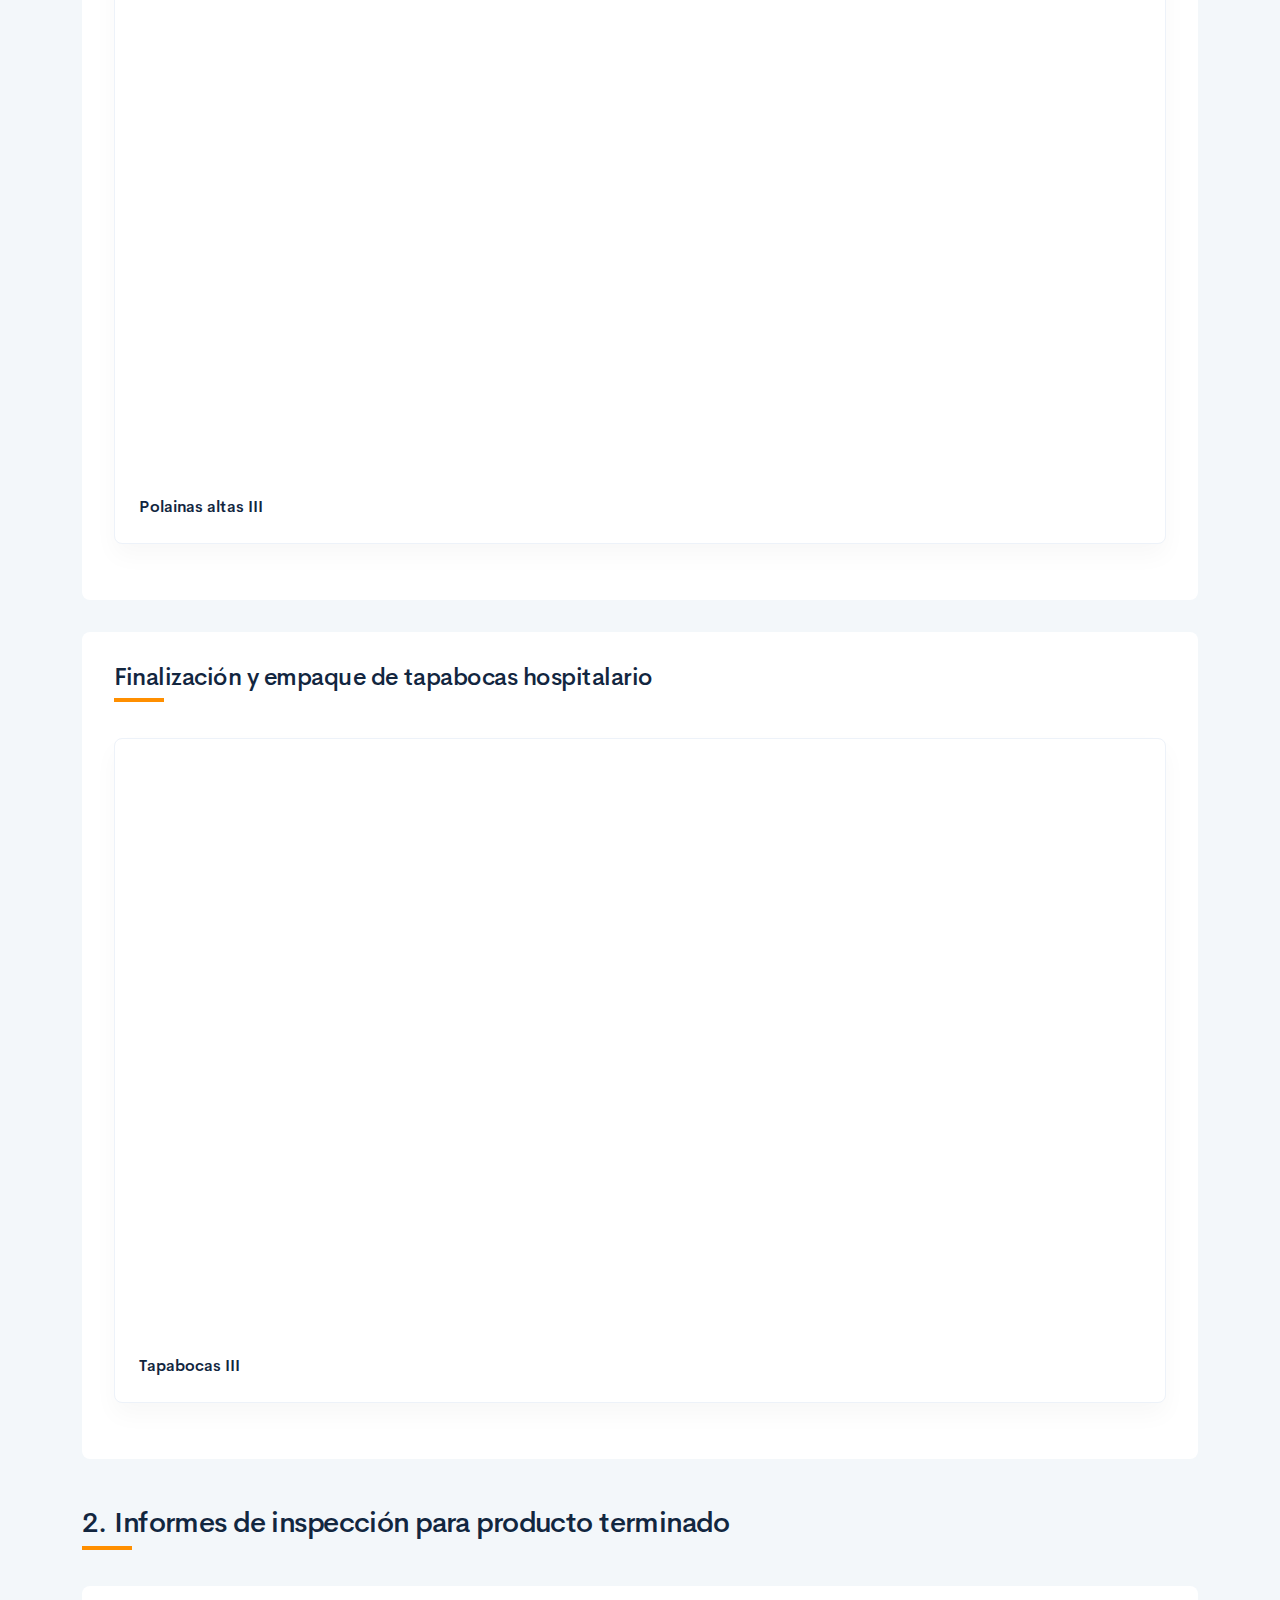
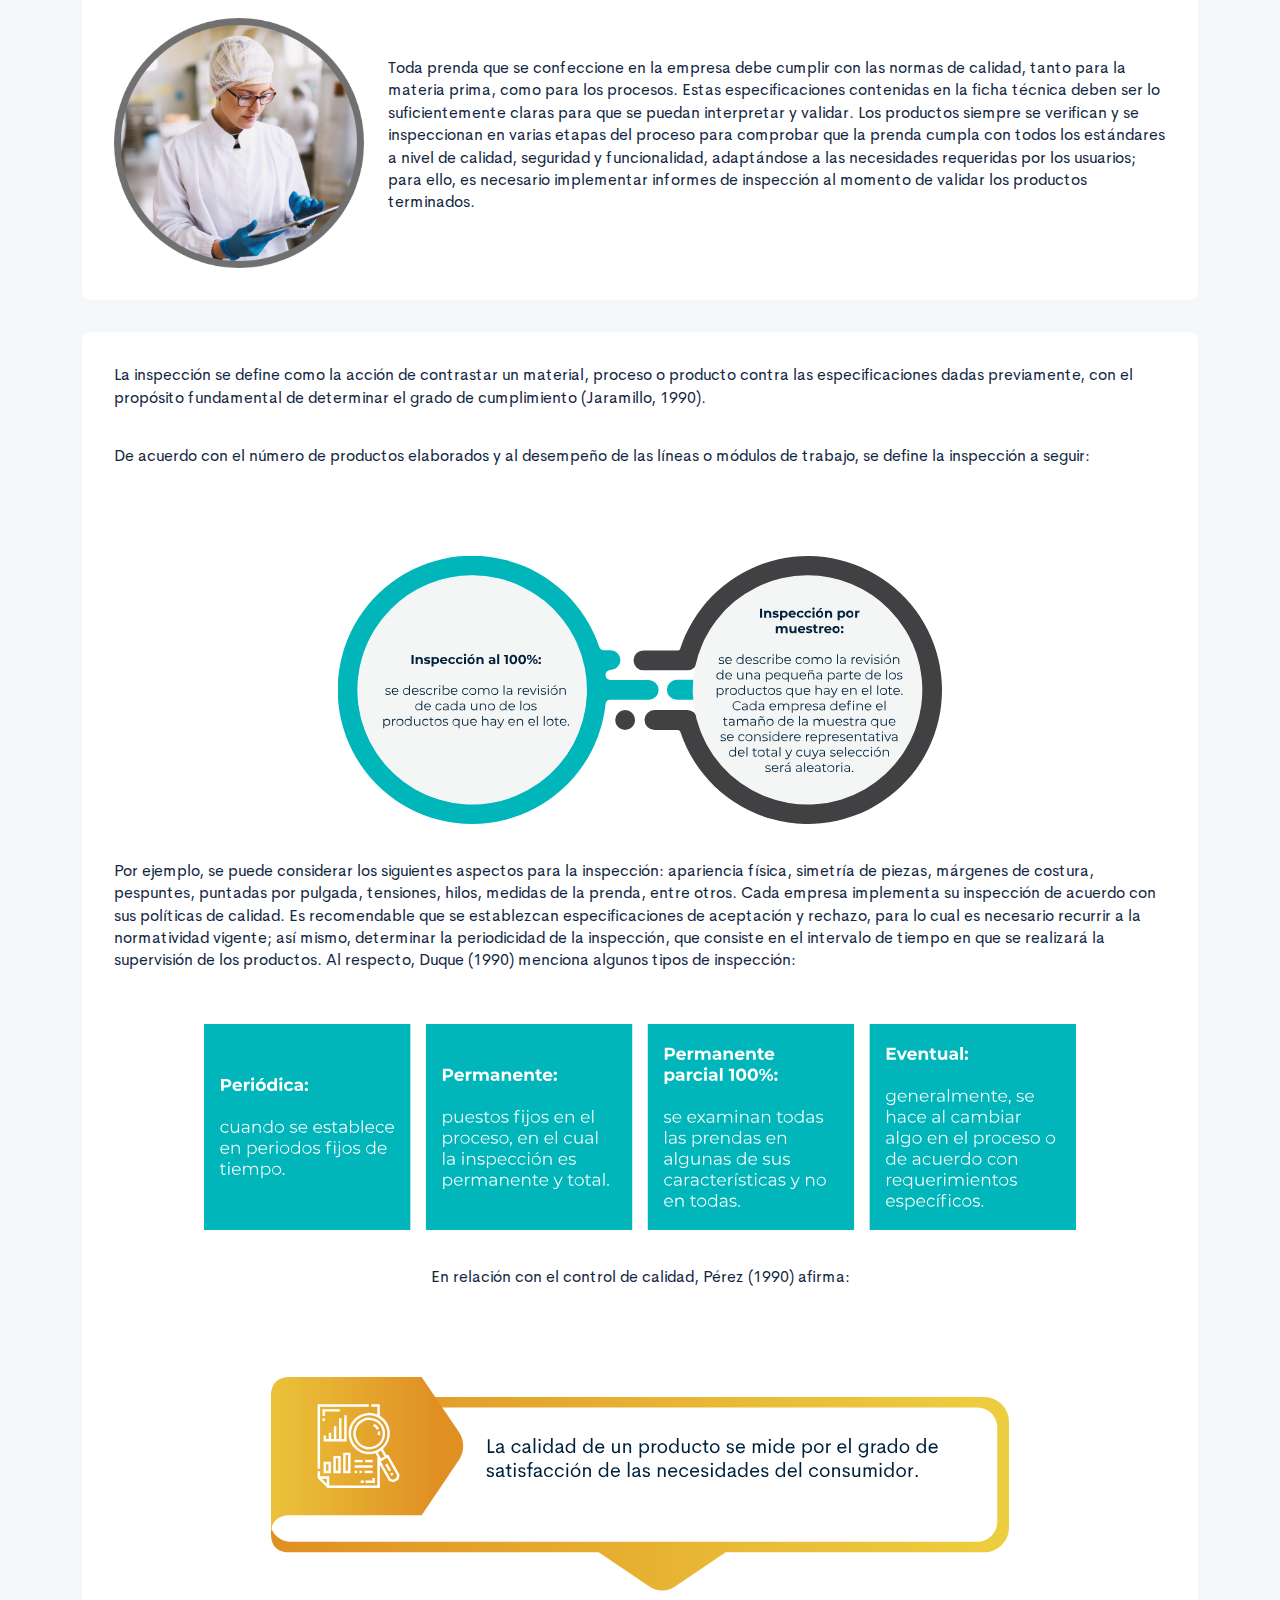
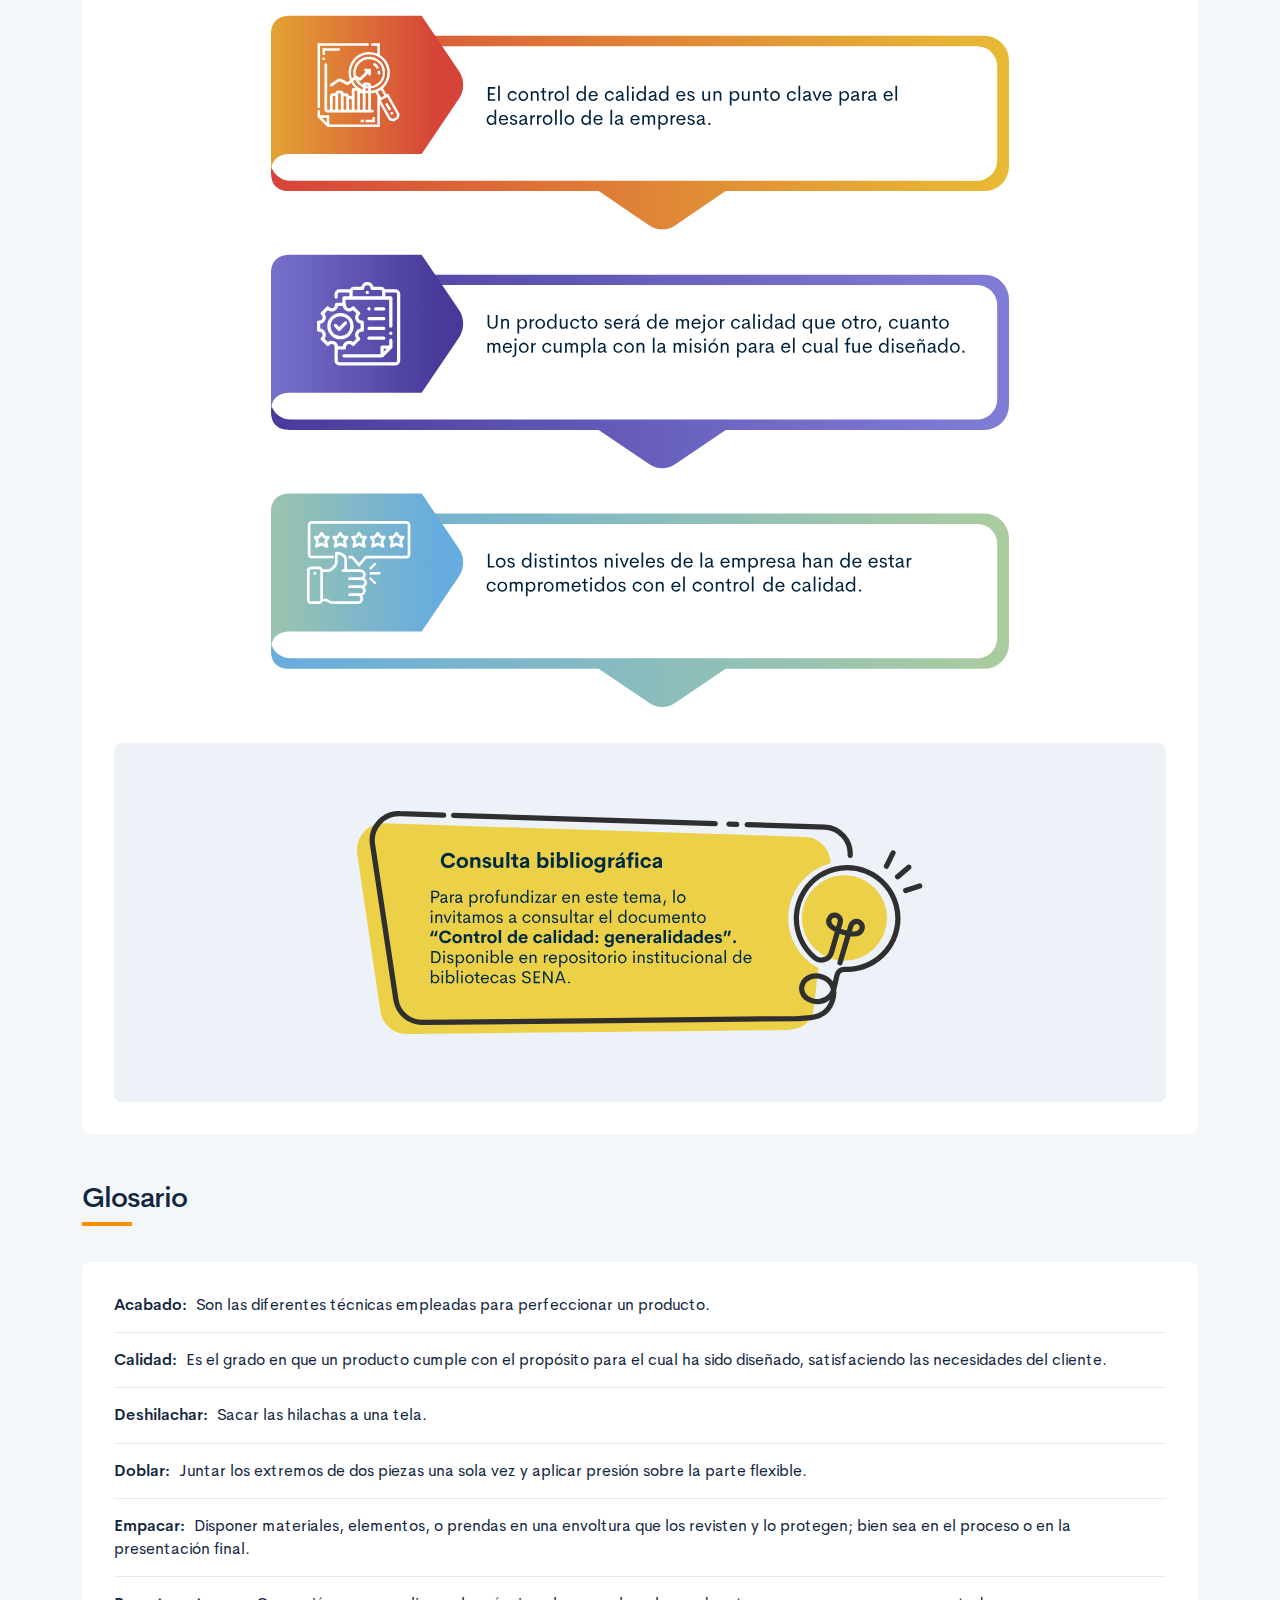
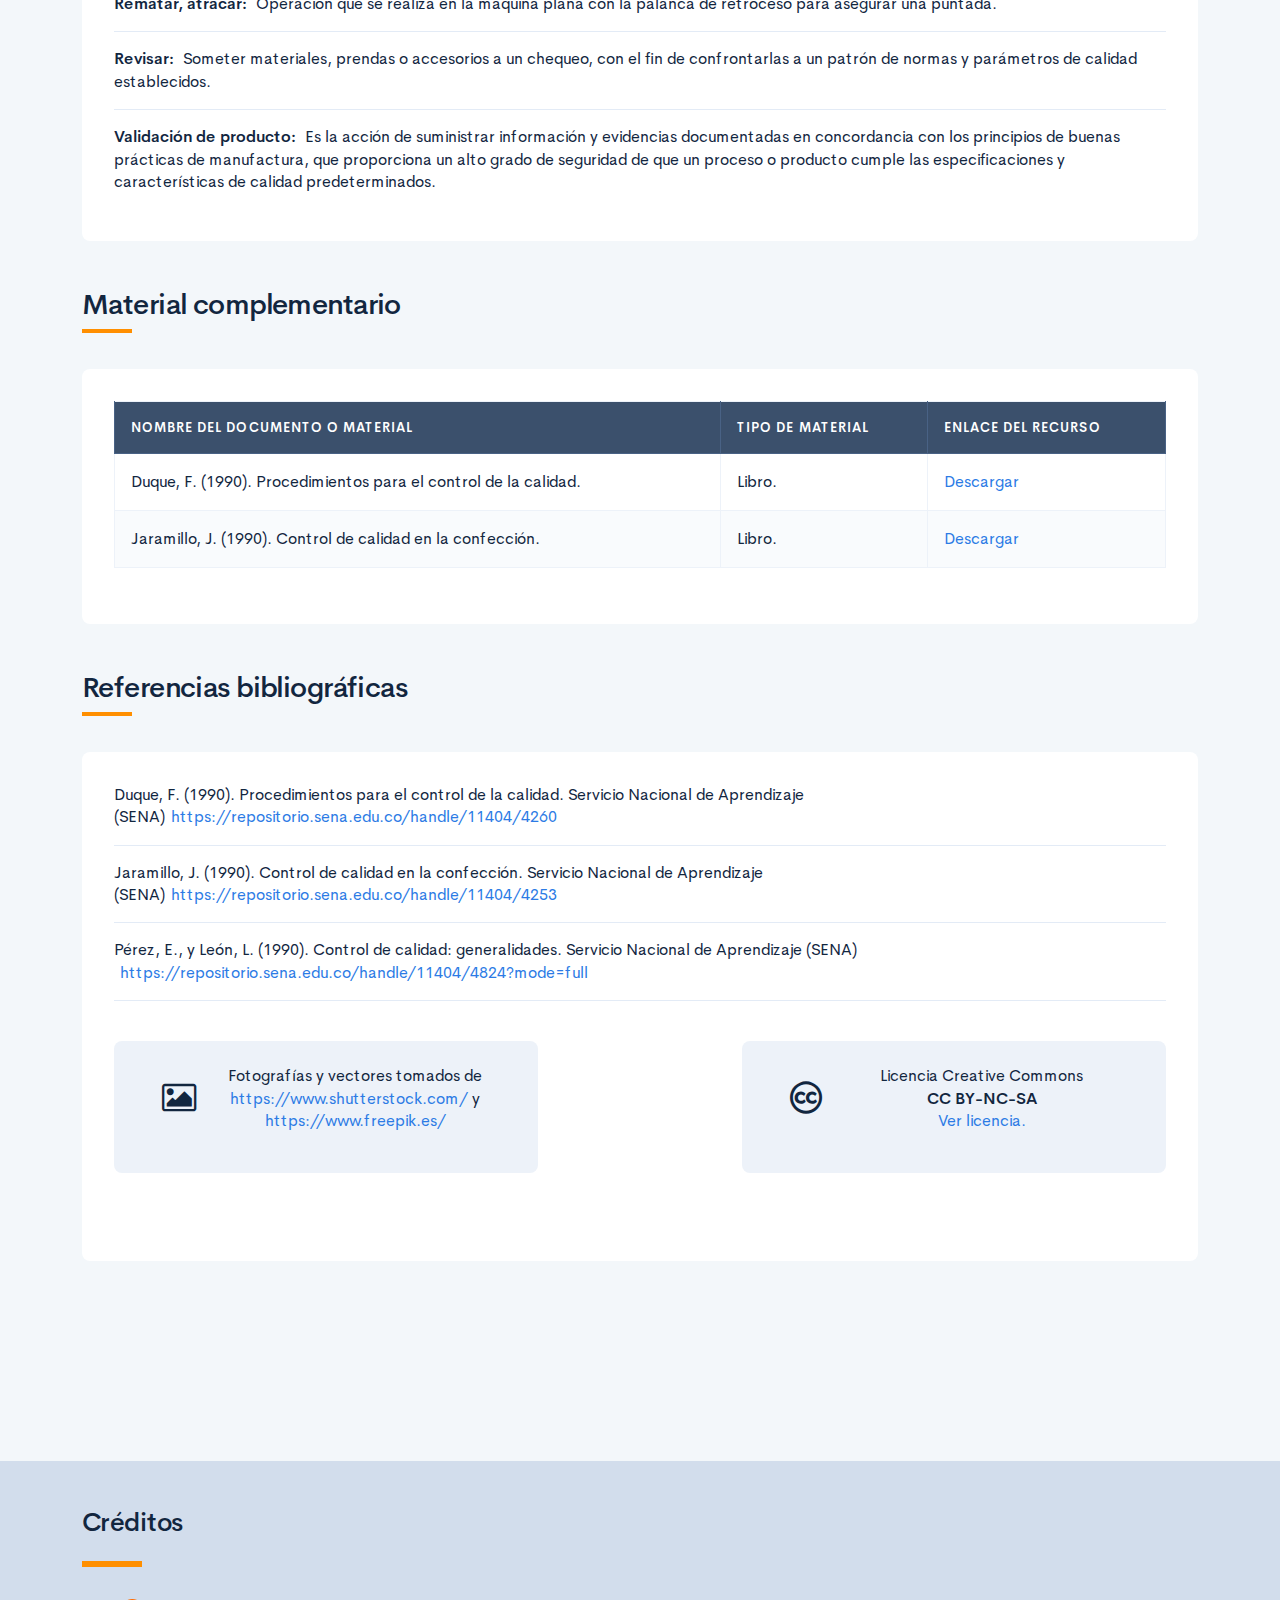
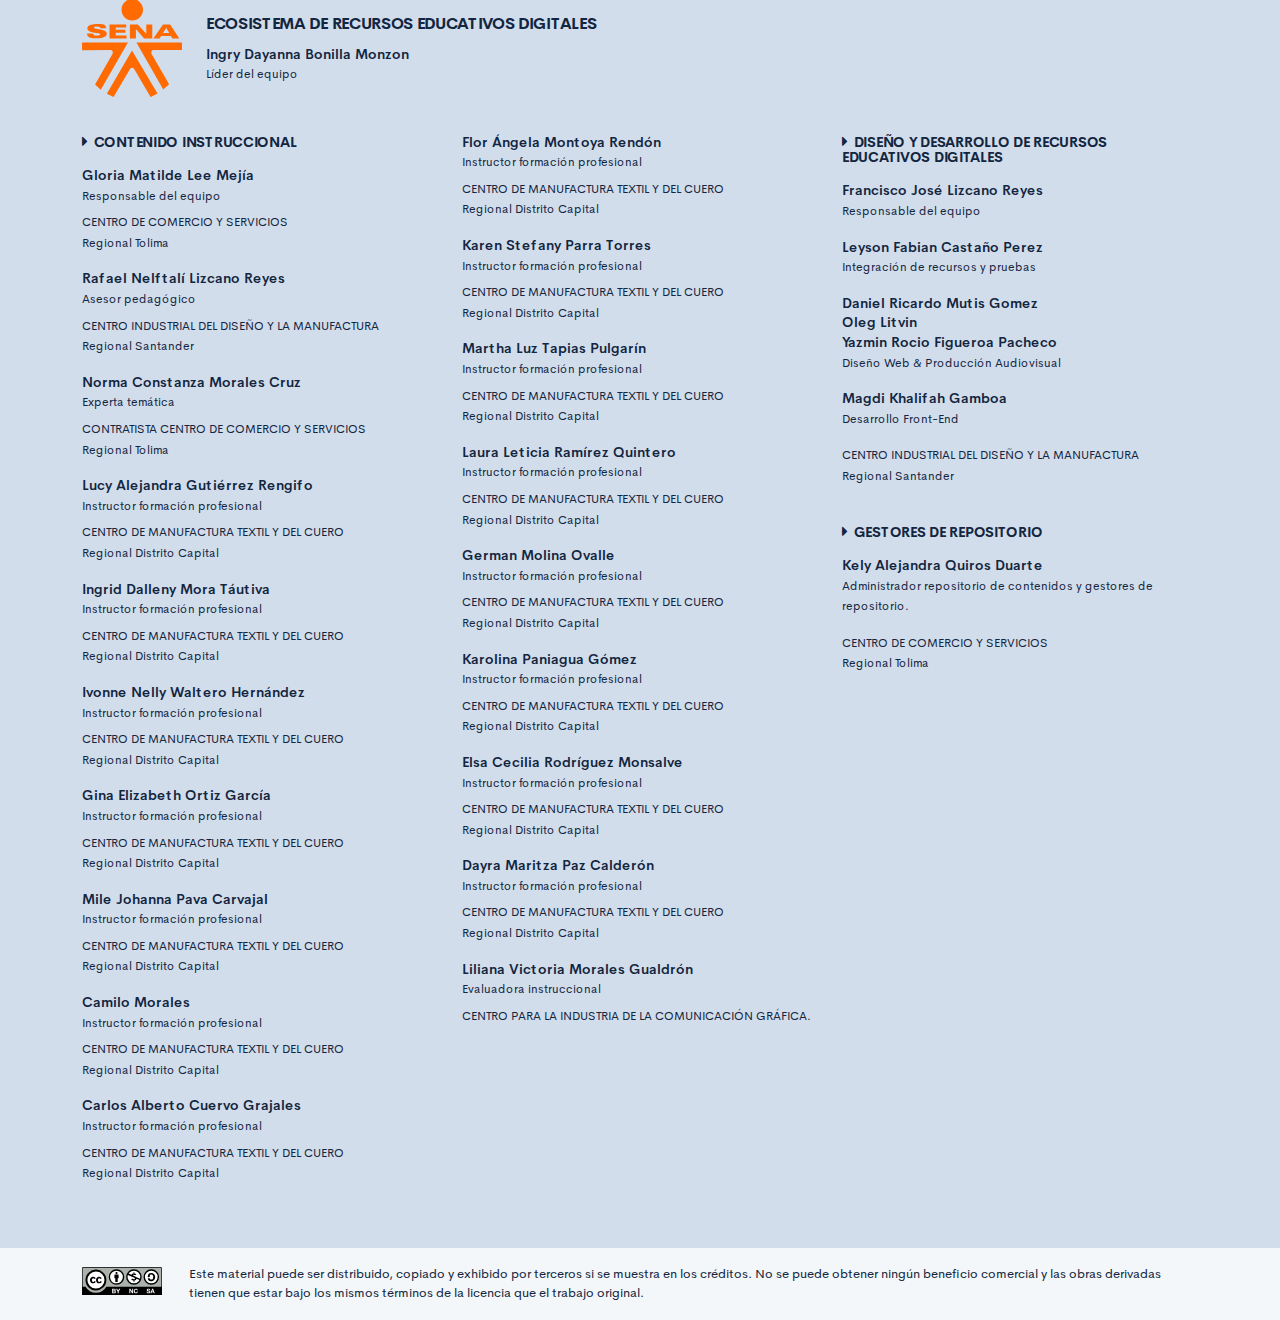
==== commit 54e11306: "AJustes para cargar a LMS" ====
--- a/public/material.html
+++ b/public/material.html
@@ -89,7 +89,7 @@
                                             <div class="col-auto">
                                                 <div class="avatar avatar-sm"><span class="nav-tema-item__icon avatar-title font-size-lg bg-secondary-soft rounded-circle text-primary font-weight-bold">1</span></div>
                                             </div>
-                                            <div class="col ml-n2"><span class="nav-tema-item__titulo"> <a href="#tema-1">Investigación de mercados</a></span></div>
+                                            <div class="col ml-n2"><span class="nav-tema-item__titulo"> <a href="#tema-1">Inspección y validación de productos.</a></span></div>
                                             <div class="col-auto"> <a class="btn btn-light nav-tema-item__btn" href="#tema-1">Ver más</a></div>
                                         </div>
                                     </li>
@@ -98,26 +98,8 @@
                                             <div class="col-auto">
                                                 <div class="avatar avatar-sm"><span class="nav-tema-item__icon avatar-title font-size-lg bg-secondary-soft rounded-circle text-primary font-weight-bold">2</span></div>
                                             </div>
-                                            <div class="col ml-n2"><span class="nav-tema-item__titulo"> <a href="#tema-2">Tipos de investigación de mercados.</a></span></div>
+                                            <div class="col ml-n2"><span class="nav-tema-item__titulo"> <a href="#tema-2">Informes de inspección para producto terminado.</a></span></div>
                                             <div class="col-auto"> <a class="btn btn-light nav-tema-item__btn" href="#tema-2">Ver más</a></div>
-                                        </div>
-                                    </li>
-                                    <li class="list-group-item nav-tema-item">
-                                        <div class="row align-items-center">
-                                            <div class="col-auto">
-                                                <div class="avatar avatar-sm"><span class="nav-tema-item__icon avatar-title font-size-lg bg-secondary-soft rounded-circle text-primary font-weight-bold">3</span></div>
-                                            </div>
-                                            <div class="col ml-n2"><span class="nav-tema-item__titulo"> <a href="#tema-3">Especificación de Diseño de Producto PDS</a></span></div>
-                                            <div class="col-auto"> <a class="btn btn-light nav-tema-item__btn" href="#tema-3">Ver más</a></div>
-                                        </div>
-                                    </li>
-                                    <li class="list-group-item nav-tema-item">
-                                        <div class="row align-items-center">
-                                            <div class="col-auto">
-                                                <div class="avatar avatar-sm"><span class="nav-tema-item__icon avatar-title font-size-lg bg-secondary-soft rounded-circle text-primary font-weight-bold"> <i class="fa fa-question"></i></span></div>
-                                            </div>
-                                            <div class="col ml-n2"><span class="nav-tema-item__titulo"> <a href="#evaluacion">Actividad didáctica</a></span></div>
-                                            <div class="col-auto"> <a class="btn btn-light nav-tema-item__btn" href="#evaluacion">Ver más</a></div>
                                         </div>
                                     </li>
                                     <li class="list-group-item nav-tema-item">
@@ -324,113 +306,6 @@
                     </div>
                 </div>
             </div>
-            <div id="tema-3">
-                <div class="container" id="page-introduccion">
-                    <div class="header-ecored">
-                        <h1>3. Alistamiento de máquinas y equipos según protocolos</h1>
-                    </div>
-                    <div class="jumbotron bg-white">
-                        <div class="jumbotron mb-0">
-                            <div class="row justify-content-center align-items-center">
-                                <div class="col-auto"><img class="img-fluid mb-3 mb-md-0" src="assets/images/pages/tema3/info_01.svg" style="width: 200px"></div>
-                                <div class="col-12 col-md">
-                                    <p>Para iniciar los procesos de confección se debe tener en cuenta el alistamiento de las máquinas y equipos según protocolos establecidos como asepsia, distanciamiento entre personas y puestos de trabajo; los cuales ayudan a prevenir el contagio y la propagación del Coronavirus-COVID19.</p>
-                                    <p class="mb-0">Es importante realizar la limpieza de su espacio de trabajo, así como el de la máquina y herramientas a emplear, de acuerdo con los <strong>protocolos de bioseguridad</strong>. Lo invitamos a revisar la siguiente información: </p>
-                                </div>
-                            </div>
-                        </div>
-                    </div>
-                    <div class="jumbotron bg-white">
-                        <div class="row">
-                            <div class="col-12">
-                                <div class="header-ecored mt-0" id="tema3_1">
-                                    <h2>3.1 Alistamiento de máquinas y equipos según protocolos</h2>
-                                </div>
-                            </div>
-                        </div>
-                        <div class="row justify-content-center align-items-center my-5">
-                            <div class="col-auto mb-5"> <img class="img-fluid" src="assets/images/pages/tema3/img_01.png" alt="" style="width: 200px;"></div>
-                            <div class="col-12 col-md-7">
-                                <p>La higiene de manos es el método más efectivo para la prevención en la transmisión de microorganismos y la propagación de infecciones a otras personas. El uso de jabón es muy importante para el lavado de las manos en forma efectiva, los estudios muestran que reduce significativamente la presencia de microbios (virus y bacterias).</br></br>En el siguiente video conocerá los pasos para realizar un correcto lavado y secado de manos e ingreso al área de desinfección:</p>
-                            </div>
-                        </div>
-                        <div class="row">
-                            <div class="col">
-                                <div class="card">
-                                    <div class="embed-responsive embed-responsive-16by9"><iframe class="embed-responsive-item" width="560" height="315" src="https://www.youtube.com/embed/MK9I1bwBBmU" frameborder="0" allow="accelerometer; autoplay; encrypted-media; gyroscope; picture-in-picture" allowfullscreen=""></iframe></div>
-                                    <div class="card-body mt-0"><strong>Bioseguridad </strong></div>
-                                </div>
-                            </div>
-                        </div>
-                    </div>
-                    <div class="jumbotron bg-white">
-                        <div class="row">
-                            <div class="col-12">
-                                <div class="header-ecored mt-0" id="tema3_2">
-                                    <h2>3.2 Protocolo de bioseguridad - Limpieza de maquinaria, herramientas y equipos.</h2>
-                                </div>
-                            </div>
-                        </div>
-                        <div class="row justify-content-center align-items-center mb-5">
-                            <div class="col-auto mb-5"> <img class="img-fluid" src="assets/images/pages/tema3/img_02.png" alt="" style="width: 200px;"></div>
-                            <div class="col-12 col-md-7">
-                                <p>En este video conocerá el proceso de desinfección de mesa de corte, cortadora vertical y cortadora circular:</p>
-                            </div>
-                        </div>
-                        <div class="row">
-                            <div class="col">
-                                <div class="card">
-                                    <div class="embed-responsive embed-responsive-16by9"><iframe class="embed-responsive-item" width="560" height="315" src="https://www.youtube.com/embed/SGL28j0Hpzg" frameborder="0" allow="accelerometer; autoplay; encrypted-media; gyroscope; picture-in-picture" allowfullscreen=""></iframe></div>
-                                    <div class="card-body mt-0"><strong>Bioseguridad II</strong></div>
-                                </div>
-                            </div>
-                        </div>
-                    </div>
-                    <div class="jumbotron bg-white">
-                        <div class="row">
-                            <div class="col-12">
-                                <div class="header-ecored mt-0" id="tema3_3">
-                                    <h2>3.3 Protocolo de bioseguridad - Desinfección área de trabajo confección.</h2>
-                                </div>
-                            </div>
-                        </div>
-                        <div class="row justify-content-center align-items-center my-5">
-                            <div class="col-auto mb-5"> <img class="img-fluid" src="assets/images/pages/tema3/img_03.png" alt="" style="width: 200px;"></div>
-                            <div class="col-12 col-md-7">
-                                <p>En este video conocerá el procedimiento para la limpieza y desinfección de: máquina fileteadora, agujas de máquina fileteadora, máquina plana 1 aguja, caja bobinas y carreteles:</p>
-                            </div>
-                        </div>
-                        <div class="row">
-                            <div class="col">
-                                <div class="card">
-                                    <div class="embed-responsive embed-responsive-16by9"><iframe class="embed-responsive-item" width="560" height="315" src="https://www.youtube.com/embed/9Xbzfrba_Xw" frameborder="0" allow="accelerometer; autoplay; encrypted-media; gyroscope; picture-in-picture" allowfullscreen=""></iframe></div>
-                                    <div class="card-body mt-0"><strong>Bioseguridad III</strong></div>
-                                </div>
-                            </div>
-                        </div>
-                    </div>
-                </div>
-            </div>
-            <div id="evaluacion">
-                <div class="container">
-                    <div class="header-ecored">
-                        <h1>Actividad didáctica</h1>
-                    </div>
-                    <div class="row align-items-center justify-content-center my-5">
-                        <div class="col-8 col-md-5 col-xl-4 mb-5">
-                            <figure><img src="assets/images/pages/actividad/img_actividad.svg" alt=""></figure>
-                        </div>
-                        <div class="col-12 col-md-7">
-                            <hr class="line-100 bg-orange">
-                            <div class="text-center p-2">
-                                <h2>¡Pon a prueba tu conocimiento! </h2>
-                                <p>La siguiente actividad tiene como propósito validar los conocimientos relacionados con el tema <strong>Elementos de una investigación de mercado</strong>.</p><a class="btn btn-colour-Orange" href="media/actividad-1/index.html" target="_blank">Iniciar </a>
-                            </div>
-                            <hr class="line-100 bg-orange">
-                        </div>
-                    </div>
-                </div>
-            </div>
             <div id="glosario">
                 <div class="container">
                     <div class="header-ecored">
--- a/public/assets/css/main.css
+++ b/public/assets/css/main.css
@@ -3,6 +3,6 @@
  * Copyright 2011-2019 The Bootstrap Authors
  * Copyright 2011-2019 Twitter, Inc.
  * Licensed under MIT (https://github.com/twbs/bootstrap/blob/master/LICENSE)
- */:root{--blue: #2C7BE5;--indigo: #727cf5;--purple: #6b5eae;--pink: #ff679b;--red: #E63757;--orange: #fd7e14;--yellow: #F6C343;--green: #00D97E;--teal: #02a8b5;--cyan: #39afd1;--white: #fff;--gray: #95AAC9;--gray-dark: #3B506C;--primary: #12263F;--secondary: #6E84A3;--success: #00A99A;--info: #39afd1;--warning: #ff8f00;--danger: #E63757;--light: #EDF2F9;--dark: #000;--white: #fff;--breakpoint-xs: 0;--breakpoint-sm: 576px;--breakpoint-md: 768px;--breakpoint-lg: 992px;--breakpoint-xl: 1200px;--font-family-sans-serif: "Cerebri Sans", sans-serif;--font-family-monospace: "Courier New", monospace}*,*::before,*::after{box-sizing:border-box}html{font-family:sans-serif;line-height:1.15;-webkit-text-size-adjust:100%;-webkit-tap-highlight-color:rgba(0,0,0,0)}article,aside,figcaption,figure,footer,header,hgroup,main,nav,section{display:block}body{margin:0;font-family:"Cerebri Sans",sans-serif;font-size:.9375rem;font-weight:400;line-height:1.5;color:#12263F;text-align:left;background-color:#F3F7FA}[tabindex="-1"]:focus:not(:focus-visible){outline:0 !important}hr{box-sizing:content-box;height:0;overflow:visible}h1,h2,h3,h4,h5,h6{margin-top:0;margin-bottom:1.125rem}p{margin-top:0;margin-bottom:1rem}abbr[title],abbr[data-original-title]{text-decoration:underline;text-decoration:underline dotted;cursor:help;border-bottom:0;text-decoration-skip-ink:none}address{margin-bottom:1rem;font-style:normal;line-height:inherit}ol,ul,dl{margin-top:0;margin-bottom:1rem}ol ol,ul ul,ol ul,ul ol{margin-bottom:0}dt{font-weight:600}dd{margin-bottom:.5rem;margin-left:0}blockquote{margin:0 0 1rem}b,strong{font-weight:bolder}small{font-size:80%}sub,sup{position:relative;font-size:75%;line-height:0;vertical-align:baseline}sub{bottom:-.25em}sup{top:-.5em}a{color:#2C7BE5;text-decoration:none;background-color:transparent}a:hover{color:#104082;text-decoration:none}a:not([href]){color:inherit;text-decoration:none}a:not([href]):hover{color:inherit;text-decoration:none}pre,code,kbd,samp{font-family:"Courier New",monospace;font-size:1em}pre{margin-top:0;margin-bottom:1rem;overflow:auto}figure{margin:0 0 1rem}img{vertical-align:middle;border-style:none}svg{overflow:hidden;vertical-align:middle}table{border-collapse:collapse}caption{padding-top:1rem;padding-bottom:1rem;color:#95AAC9;text-align:left;caption-side:bottom}th{text-align:inherit}label{display:inline-block;margin-bottom:.5rem}button{border-radius:0}button:focus{outline:1px dotted;outline:5px auto -webkit-focus-ring-color}input,button,select,optgroup,textarea{margin:0;font-family:inherit;font-size:inherit;line-height:inherit}button,input{overflow:visible}button,select{text-transform:none}select{word-wrap:normal}button,[type="button"],[type="reset"],[type="submit"]{-webkit-appearance:button}button:not(:disabled),[type="button"]:not(:disabled),[type="reset"]:not(:disabled),[type="submit"]:not(:disabled){cursor:pointer}button::-moz-focus-inner,[type="button"]::-moz-focus-inner,[type="reset"]::-moz-focus-inner,[type="submit"]::-moz-focus-inner{padding:0;border-style:none}input[type="radio"],input[type="checkbox"]{box-sizing:border-box;padding:0}input[type="date"],input[type="time"],input[type="datetime-local"],input[type="month"]{-webkit-appearance:listbox}textarea{overflow:auto;resize:vertical}fieldset{min-width:0;padding:0;margin:0;border:0}legend{display:block;width:100%;max-width:100%;padding:0;margin-bottom:.5rem;font-size:1.5rem;line-height:inherit;color:inherit;white-space:normal}progress{vertical-align:baseline}[type="number"]::-webkit-inner-spin-button,[type="number"]::-webkit-outer-spin-button{height:auto}[type="search"]{outline-offset:-2px;-webkit-appearance:none}[type="search"]::-webkit-search-decoration{-webkit-appearance:none}::-webkit-file-upload-button{font:inherit;-webkit-appearance:button}output{display:inline-block}summary{display:list-item;cursor:pointer}template{display:none}[hidden]{display:none !important}h1,h2,h3,h4,h5,h6,.h1,.h2,.h3,.h4,.h5,.h6{margin-bottom:1.125rem;font-weight:500;line-height:1.1}h1,.h1{font-size:1.625rem}h2,.h2{font-size:1.25rem}h3,.h3{font-size:1.0625rem}h4,.h4{font-size:.9375rem}h5,.h5{font-size:.8125rem}h6,.h6{font-size:.625rem}.lead{font-size:1.17188rem;font-weight:300}.display-1{font-size:4rem;font-weight:600;line-height:1.1}.display-2{font-size:3.25rem;font-weight:600;line-height:1.1}.display-3{font-size:2.625rem;font-weight:600;line-height:1.1}.display-4{font-size:2rem;font-weight:600;line-height:1.1}hr{margin-top:1rem;margin-bottom:1rem;border:0;border-top:1px solid #E3EBF6}small,.small{font-size:.8125rem;font-weight:400}mark,.mark{padding:.2em;background-color:#fcf8e3}.list-unstyled{padding-left:0;list-style:none}.list-inline{padding-left:0;list-style:none}.list-inline-item{display:inline-block}.list-inline-item:not(:last-child){margin-right:6px}.initialism{font-size:90%;text-transform:uppercase}.blockquote{margin-bottom:1.5rem;font-size:1.17188rem}.blockquote-footer{display:block;font-size:.8125rem;color:#95AAC9}.blockquote-footer::before{content:"\2014\00A0"}.img-fluid{max-width:100%;height:auto}.img-thumbnail{padding:.25rem;background-color:#F3F7FA;border:1px solid #E3EBF6;border-radius:.375rem;max-width:100%;height:auto}.figure{display:inline-block}.figure-img{margin-bottom:.75rem;line-height:1}.figure-caption{font-size:.8125rem;color:#95AAC9}code{font-size:87.5%;color:#2C7BE5;word-wrap:break-word}a>code{color:inherit}kbd{padding:.2rem .4rem;font-size:87.5%;color:#fff;background-color:#283E59;border-radius:.25rem}kbd kbd{padding:0;font-size:100%;font-weight:600}pre{display:block;font-size:87.5%;color:#283E59}pre code{font-size:inherit;color:inherit;word-break:normal}.pre-scrollable{max-height:340px;overflow-y:scroll}.container{width:100%;padding-right:12px;padding-left:12px;margin-right:auto;margin-left:auto}@media (min-width: 576px){.container{max-width:540px}}@media (min-width: 768px){.container{max-width:720px}}@media (min-width: 992px){.container{max-width:960px}}@media (min-width: 1200px){.container{max-width:1140px}}.container-fluid,.container-sm,.container-md,.container-lg,.container-xl{width:100%;padding-right:12px;padding-left:12px;margin-right:auto;margin-left:auto}@media (min-width: 576px){.container,.container-sm{max-width:540px}}@media (min-width: 768px){.container,.container-sm,.container-md{max-width:720px}}@media (min-width: 992px){.container,.container-sm,.container-md,.container-lg{max-width:960px}}@media (min-width: 1200px){.container,.container-sm,.container-md,.container-lg,.container-xl{max-width:1140px}}.row{display:flex;flex-wrap:wrap;margin-right:-12px;margin-left:-12px}.no-gutters{margin-right:0;margin-left:0}.no-gutters>.col,.no-gutters>[class*="col-"]{padding-right:0;padding-left:0}.col-1,.col-2,.col-3,.col-4,.col-5,.col-6,.col-7,.col-8,.col-9,.col-10,.col-11,.col-12,.col,.col-auto,.col-sm-1,.col-sm-2,.col-sm-3,.col-sm-4,.col-sm-5,.col-sm-6,.col-sm-7,.col-sm-8,.col-sm-9,.col-sm-10,.col-sm-11,.col-sm-12,.col-sm,.col-sm-auto,.col-md-1,.col-md-2,.col-md-3,.col-md-4,.col-md-5,.col-md-6,.col-md-7,.col-md-8,.col-md-9,.col-md-10,.col-md-11,.col-md-12,.col-md,.col-md-auto,.col-lg-1,.col-lg-2,.col-lg-3,.col-lg-4,.col-lg-5,.col-lg-6,.col-lg-7,.col-lg-8,.col-lg-9,.col-lg-10,.col-lg-11,.col-lg-12,.col-lg,.col-lg-auto,.col-xl-1,.col-xl-2,.col-xl-3,.col-xl-4,.col-xl-5,.col-xl-6,.col-xl-7,.col-xl-8,.col-xl-9,.col-xl-10,.col-xl-11,.col-xl-12,.col-xl,.col-xl-auto{position:relative;width:100%;padding-right:12px;padding-left:12px}.col{flex-basis:0;flex-grow:1;max-width:100%}.row-cols-1>*{flex:0 0 100%;max-width:100%}.row-cols-2>*{flex:0 0 50%;max-width:50%}.row-cols-3>*{flex:0 0 33.33333%;max-width:33.33333%}.row-cols-4>*{flex:0 0 25%;max-width:25%}.row-cols-5>*{flex:0 0 20%;max-width:20%}.row-cols-6>*{flex:0 0 16.66667%;max-width:16.66667%}.col-auto{flex:0 0 auto;width:auto;max-width:100%}.col-1{flex:0 0 8.33333%;max-width:8.33333%}.col-2{flex:0 0 16.66667%;max-width:16.66667%}.col-3{flex:0 0 25%;max-width:25%}.col-4{flex:0 0 33.33333%;max-width:33.33333%}.col-5{flex:0 0 41.66667%;max-width:41.66667%}.col-6{flex:0 0 50%;max-width:50%}.col-7{flex:0 0 58.33333%;max-width:58.33333%}.col-8{flex:0 0 66.66667%;max-width:66.66667%}.col-9{flex:0 0 75%;max-width:75%}.col-10{flex:0 0 83.33333%;max-width:83.33333%}.col-11{flex:0 0 91.66667%;max-width:91.66667%}.col-12{flex:0 0 100%;max-width:100%}.order-first{order:-1}.order-last{order:13}.order-0{order:0}.order-1{order:1}.order-2{order:2}.order-3{order:3}.order-4{order:4}.order-5{order:5}.order-6{order:6}.order-7{order:7}.order-8{order:8}.order-9{order:9}.order-10{order:10}.order-11{order:11}.order-12{order:12}.offset-1{margin-left:8.33333%}.offset-2{margin-left:16.66667%}.offset-3{margin-left:25%}.offset-4{margin-left:33.33333%}.offset-5{margin-left:41.66667%}.offset-6{margin-left:50%}.offset-7{margin-left:58.33333%}.offset-8{margin-left:66.66667%}.offset-9{margin-left:75%}.offset-10{margin-left:83.33333%}.offset-11{margin-left:91.66667%}@media (min-width: 576px){.col-sm{flex-basis:0;flex-grow:1;max-width:100%}.row-cols-sm-1>*{flex:0 0 100%;max-width:100%}.row-cols-sm-2>*{flex:0 0 50%;max-width:50%}.row-cols-sm-3>*{flex:0 0 33.33333%;max-width:33.33333%}.row-cols-sm-4>*{flex:0 0 25%;max-width:25%}.row-cols-sm-5>*{flex:0 0 20%;max-width:20%}.row-cols-sm-6>*{flex:0 0 16.66667%;max-width:16.66667%}.col-sm-auto{flex:0 0 auto;width:auto;max-width:100%}.col-sm-1{flex:0 0 8.33333%;max-width:8.33333%}.col-sm-2{flex:0 0 16.66667%;max-width:16.66667%}.col-sm-3{flex:0 0 25%;max-width:25%}.col-sm-4{flex:0 0 33.33333%;max-width:33.33333%}.col-sm-5{flex:0 0 41.66667%;max-width:41.66667%}.col-sm-6{flex:0 0 50%;max-width:50%}.col-sm-7{flex:0 0 58.33333%;max-width:58.33333%}.col-sm-8{flex:0 0 66.66667%;max-width:66.66667%}.col-sm-9{flex:0 0 75%;max-width:75%}.col-sm-10{flex:0 0 83.33333%;max-width:83.33333%}.col-sm-11{flex:0 0 91.66667%;max-width:91.66667%}.col-sm-12{flex:0 0 100%;max-width:100%}.order-sm-first{order:-1}.order-sm-last{order:13}.order-sm-0{order:0}.order-sm-1{order:1}.order-sm-2{order:2}.order-sm-3{order:3}.order-sm-4{order:4}.order-sm-5{order:5}.order-sm-6{order:6}.order-sm-7{order:7}.order-sm-8{order:8}.order-sm-9{order:9}.order-sm-10{order:10}.order-sm-11{order:11}.order-sm-12{order:12}.offset-sm-0{margin-left:0}.offset-sm-1{margin-left:8.33333%}.offset-sm-2{margin-left:16.66667%}.offset-sm-3{margin-left:25%}.offset-sm-4{margin-left:33.33333%}.offset-sm-5{margin-left:41.66667%}.offset-sm-6{margin-left:50%}.offset-sm-7{margin-left:58.33333%}.offset-sm-8{margin-left:66.66667%}.offset-sm-9{margin-left:75%}.offset-sm-10{margin-left:83.33333%}.offset-sm-11{margin-left:91.66667%}}@media (min-width: 768px){.col-md{flex-basis:0;flex-grow:1;max-width:100%}.row-cols-md-1>*{flex:0 0 100%;max-width:100%}.row-cols-md-2>*{flex:0 0 50%;max-width:50%}.row-cols-md-3>*{flex:0 0 33.33333%;max-width:33.33333%}.row-cols-md-4>*{flex:0 0 25%;max-width:25%}.row-cols-md-5>*{flex:0 0 20%;max-width:20%}.row-cols-md-6>*{flex:0 0 16.66667%;max-width:16.66667%}.col-md-auto{flex:0 0 auto;width:auto;max-width:100%}.col-md-1{flex:0 0 8.33333%;max-width:8.33333%}.col-md-2{flex:0 0 16.66667%;max-width:16.66667%}.col-md-3{flex:0 0 25%;max-width:25%}.col-md-4{flex:0 0 33.33333%;max-width:33.33333%}.col-md-5{flex:0 0 41.66667%;max-width:41.66667%}.col-md-6{flex:0 0 50%;max-width:50%}.col-md-7{flex:0 0 58.33333%;max-width:58.33333%}.col-md-8{flex:0 0 66.66667%;max-width:66.66667%}.col-md-9{flex:0 0 75%;max-width:75%}.col-md-10{flex:0 0 83.33333%;max-width:83.33333%}.col-md-11{flex:0 0 91.66667%;max-width:91.66667%}.col-md-12{flex:0 0 100%;max-width:100%}.order-md-first{order:-1}.order-md-last{order:13}.order-md-0{order:0}.order-md-1{order:1}.order-md-2{order:2}.order-md-3{order:3}.order-md-4{order:4}.order-md-5{order:5}.order-md-6{order:6}.order-md-7{order:7}.order-md-8{order:8}.order-md-9{order:9}.order-md-10{order:10}.order-md-11{order:11}.order-md-12{order:12}.offset-md-0{margin-left:0}.offset-md-1{margin-left:8.33333%}.offset-md-2{margin-left:16.66667%}.offset-md-3{margin-left:25%}.offset-md-4{margin-left:33.33333%}.offset-md-5{margin-left:41.66667%}.offset-md-6{margin-left:50%}.offset-md-7{margin-left:58.33333%}.offset-md-8{margin-left:66.66667%}.offset-md-9{margin-left:75%}.offset-md-10{margin-left:83.33333%}.offset-md-11{margin-left:91.66667%}}@media (min-width: 992px){.col-lg{flex-basis:0;flex-grow:1;max-width:100%}.row-cols-lg-1>*{flex:0 0 100%;max-width:100%}.row-cols-lg-2>*{flex:0 0 50%;max-width:50%}.row-cols-lg-3>*{flex:0 0 33.33333%;max-width:33.33333%}.row-cols-lg-4>*{flex:0 0 25%;max-width:25%}.row-cols-lg-5>*{flex:0 0 20%;max-width:20%}.row-cols-lg-6>*{flex:0 0 16.66667%;max-width:16.66667%}.col-lg-auto{flex:0 0 auto;width:auto;max-width:100%}.col-lg-1{flex:0 0 8.33333%;max-width:8.33333%}.col-lg-2{flex:0 0 16.66667%;max-width:16.66667%}.col-lg-3{flex:0 0 25%;max-width:25%}.col-lg-4{flex:0 0 33.33333%;max-width:33.33333%}.col-lg-5{flex:0 0 41.66667%;max-width:41.66667%}.col-lg-6{flex:0 0 50%;max-width:50%}.col-lg-7{flex:0 0 58.33333%;max-width:58.33333%}.col-lg-8{flex:0 0 66.66667%;max-width:66.66667%}.col-lg-9{flex:0 0 75%;max-width:75%}.col-lg-10{flex:0 0 83.33333%;max-width:83.33333%}.col-lg-11{flex:0 0 91.66667%;max-width:91.66667%}.col-lg-12{flex:0 0 100%;max-width:100%}.order-lg-first{order:-1}.order-lg-last{order:13}.order-lg-0{order:0}.order-lg-1{order:1}.order-lg-2{order:2}.order-lg-3{order:3}.order-lg-4{order:4}.order-lg-5{order:5}.order-lg-6{order:6}.order-lg-7{order:7}.order-lg-8{order:8}.order-lg-9{order:9}.order-lg-10{order:10}.order-lg-11{order:11}.order-lg-12{order:12}.offset-lg-0{margin-left:0}.offset-lg-1{margin-left:8.33333%}.offset-lg-2{margin-left:16.66667%}.offset-lg-3{margin-left:25%}.offset-lg-4{margin-left:33.33333%}.offset-lg-5{margin-left:41.66667%}.offset-lg-6{margin-left:50%}.offset-lg-7{margin-left:58.33333%}.offset-lg-8{margin-left:66.66667%}.offset-lg-9{margin-left:75%}.offset-lg-10{margin-left:83.33333%}.offset-lg-11{margin-left:91.66667%}}@media (min-width: 1200px){.col-xl{flex-basis:0;flex-grow:1;max-width:100%}.row-cols-xl-1>*{flex:0 0 100%;max-width:100%}.row-cols-xl-2>*{flex:0 0 50%;max-width:50%}.row-cols-xl-3>*{flex:0 0 33.33333%;max-width:33.33333%}.row-cols-xl-4>*{flex:0 0 25%;max-width:25%}.row-cols-xl-5>*{flex:0 0 20%;max-width:20%}.row-cols-xl-6>*{flex:0 0 16.66667%;max-width:16.66667%}.col-xl-auto{flex:0 0 auto;width:auto;max-width:100%}.col-xl-1{flex:0 0 8.33333%;max-width:8.33333%}.col-xl-2{flex:0 0 16.66667%;max-width:16.66667%}.col-xl-3{flex:0 0 25%;max-width:25%}.col-xl-4{flex:0 0 33.33333%;max-width:33.33333%}.col-xl-5{flex:0 0 41.66667%;max-width:41.66667%}.col-xl-6{flex:0 0 50%;max-width:50%}.col-xl-7{flex:0 0 58.33333%;max-width:58.33333%}.col-xl-8{flex:0 0 66.66667%;max-width:66.66667%}.col-xl-9{flex:0 0 75%;max-width:75%}.col-xl-10{flex:0 0 83.33333%;max-width:83.33333%}.col-xl-11{flex:0 0 91.66667%;max-width:91.66667%}.col-xl-12{flex:0 0 100%;max-width:100%}.order-xl-first{order:-1}.order-xl-last{order:13}.order-xl-0{order:0}.order-xl-1{order:1}.order-xl-2{order:2}.order-xl-3{order:3}.order-xl-4{order:4}.order-xl-5{order:5}.order-xl-6{order:6}.order-xl-7{order:7}.order-xl-8{order:8}.order-xl-9{order:9}.order-xl-10{order:10}.order-xl-11{order:11}.order-xl-12{order:12}.offset-xl-0{margin-left:0}.offset-xl-1{margin-left:8.33333%}.offset-xl-2{margin-left:16.66667%}.offset-xl-3{margin-left:25%}.offset-xl-4{margin-left:33.33333%}.offset-xl-5{margin-left:41.66667%}.offset-xl-6{margin-left:50%}.offset-xl-7{margin-left:58.33333%}.offset-xl-8{margin-left:66.66667%}.offset-xl-9{margin-left:75%}.offset-xl-10{margin-left:83.33333%}.offset-xl-11{margin-left:91.66667%}}.table{width:100%;margin-bottom:1.5rem;color:#12263F}.table th,.table td{padding:1rem;vertical-align:top;border-top:1px solid #EDF2F9}.table thead th{vertical-align:bottom;border-bottom:2px solid #EDF2F9}.table tbody+tbody{border-top:2px solid #EDF2F9}.table-sm th,.table-sm td{padding:1rem}.table-bordered{border:1px solid #EDF2F9}.table-bordered th,.table-bordered td{border:1px solid #EDF2F9}.table-bordered thead th,.table-bordered thead td{border-bottom-width:2px}.table-borderless th,.table-borderless td,.table-borderless thead th,.table-borderless tbody+tbody{border:0}.table-striped tbody tr:nth-of-type(even){background-color:#F9FBFD}.table-hover tbody tr:hover{color:#12263F;background-color:#F9FBFD}.table-primary,.table-primary>th,.table-primary>td{background-color:#bdc2c9}.table-primary th,.table-primary td,.table-primary thead th,.table-primary tbody+tbody{border-color:#848e9b}.table-hover .table-primary:hover{background-color:#afb5be}.table-hover .table-primary:hover>td,.table-hover .table-primary:hover>th{background-color:#afb5be}.table-secondary,.table-secondary>th,.table-secondary>td{background-color:#d6dde5}.table-secondary th,.table-secondary td,.table-secondary thead th,.table-secondary tbody+tbody{border-color:#b4bfcf}.table-hover .table-secondary:hover{background-color:#c6d0db}.table-hover .table-secondary:hover>td,.table-hover .table-secondary:hover>th{background-color:#c6d0db}.table-success,.table-success>th,.table-success>td{background-color:#b8e7e3}.table-success th,.table-success td,.table-success thead th,.table-success tbody+tbody{border-color:#7ad2ca}.table-hover .table-success:hover{background-color:#a5e1db}.table-hover .table-success:hover>td,.table-hover .table-success:hover>th{background-color:#a5e1db}.table-info,.table-info>th,.table-info>td{background-color:#c8e9f2}.table-info th,.table-info td,.table-info thead th,.table-info tbody+tbody{border-color:#98d5e7}.table-hover .table-info:hover{background-color:#b3e1ed}.table-hover .table-info:hover>td,.table-hover .table-info:hover>th{background-color:#b3e1ed}.table-warning,.table-warning>th,.table-warning>td{background-color:#ffe0b8}.table-warning th,.table-warning td,.table-warning thead th,.table-warning tbody+tbody{border-color:#ffc57a}.table-hover .table-warning:hover{background-color:#ffd59f}.table-hover .table-warning:hover>td,.table-hover .table-warning:hover>th{background-color:#ffd59f}.table-danger,.table-danger>th,.table-danger>td{background-color:#f8c7d0}.table-danger th,.table-danger td,.table-danger thead th,.table-danger tbody+tbody{border-color:#f297a8}.table-hover .table-danger:hover{background-color:#f5b0bd}.table-hover .table-danger:hover>td,.table-hover .table-danger:hover>th{background-color:#f5b0bd}.table-light,.table-light>th,.table-light>td{background-color:#fafbfd}.table-light th,.table-light td,.table-light thead th,.table-light tbody+tbody{border-color:#f6f8fc}.table-hover .table-light:hover{background-color:#e8ecf6}.table-hover .table-light:hover>td,.table-hover .table-light:hover>th{background-color:#e8ecf6}.table-dark,.table-dark>th,.table-dark>td{background-color:#b8b8b8}.table-dark th,.table-dark td,.table-dark thead th,.table-dark tbody+tbody{border-color:#7a7a7a}.table-hover .table-dark:hover{background-color:#ababab}.table-hover .table-dark:hover>td,.table-hover .table-dark:hover>th{background-color:#ababab}.table-white,.table-white>th,.table-white>td{background-color:#fff}.table-white th,.table-white td,.table-white thead th,.table-white tbody+tbody{border-color:#fff}.table-hover .table-white:hover{background-color:#f2f2f2}.table-hover .table-white:hover>td,.table-hover .table-white:hover>th{background-color:#f2f2f2}.table-active,.table-active>th,.table-active>td{background-color:#F9FBFD}.table-hover .table-active:hover{background-color:#e6eef7}.table-hover .table-active:hover>td,.table-hover .table-active:hover>th{background-color:#e6eef7}.table .thead-dark th{color:#fff;background-color:#3B506C;border-color:#496285}.table .thead-light th{color:#95AAC9;background-color:#F9FBFD;border-color:#EDF2F9}.table-dark{color:#fff;background-color:#3B506C}.table-dark th,.table-dark td,.table-dark thead th{border-color:#496285}.table-dark.table-bordered{border:0}.table-dark.table-striped tbody tr:nth-of-type(even){background-color:rgba(255,255,255,0.05)}.table-dark.table-hover tbody tr:hover{color:#fff;background-color:rgba(255,255,255,0.075)}@media (max-width: 575.98px){.table-responsive-sm{display:block;width:100%;overflow-x:auto;-webkit-overflow-scrolling:touch}.table-responsive-sm>.table-bordered{border:0}}@media (max-width: 767.98px){.table-responsive-md{display:block;width:100%;overflow-x:auto;-webkit-overflow-scrolling:touch}.table-responsive-md>.table-bordered{border:0}}@media (max-width: 991.98px){.table-responsive-lg{display:block;width:100%;overflow-x:auto;-webkit-overflow-scrolling:touch}.table-responsive-lg>.table-bordered{border:0}}@media (max-width: 1199.98px){.table-responsive-xl{display:block;width:100%;overflow-x:auto;-webkit-overflow-scrolling:touch}.table-responsive-xl>.table-bordered{border:0}}.table-responsive{display:block;width:100%;overflow-x:auto;-webkit-overflow-scrolling:touch}.table-responsive>.table-bordered{border:0}.form-control{display:block;width:100%;height:calc(1.5em + 1rem + 2px);padding:.5rem .75rem;font-size:.9375rem;font-weight:400;line-height:1.5;color:#12263F;background-color:#fff;background-clip:padding-box;border:1px solid #D2DDEC;border-radius:.375rem;transition:border-color 0.15s ease-in-out,box-shadow 0.15s ease-in-out}@media (prefers-reduced-motion: reduce){.form-control{transition:none}}.form-control::-ms-expand{background-color:transparent;border:0}.form-control:-moz-focusring{color:transparent;text-shadow:0 0 0 #12263F}.form-control:focus{color:#12263F;background-color:#fff;border-color:#12263F;outline:0;box-shadow:rgba(0,0,0,0)}.form-control::placeholder{color:#B1C2D9;opacity:1}.form-control:disabled,.form-control[readonly]{background-color:#fff;opacity:1}select.form-control:focus::-ms-value{color:#12263F;background-color:#fff}.form-control-file,.form-control-range{display:block;width:100%}.col-form-label{padding-top:calc(.5rem + 1px);padding-bottom:calc(.5rem + 1px);margin-bottom:0;font-size:inherit;line-height:1.5}.col-form-label-lg{padding-top:calc(.75rem + 1px);padding-bottom:calc(.75rem + 1px);font-size:.9375rem;line-height:1.5}.col-form-label-sm{padding-top:calc(.125rem + 1px);padding-bottom:calc(.125rem + 1px);font-size:.8125rem;line-height:1.75}.form-control-plaintext{display:block;width:100%;padding:.5rem 0;margin-bottom:0;font-size:.9375rem;line-height:1.5;color:#12263F;background-color:transparent;border:solid transparent;border-width:1px 0}.form-control-plaintext.form-control-sm,.form-control-plaintext.form-control-lg{padding-right:0;padding-left:0}.form-control-sm{height:calc(1.75em + .25rem + 2px);padding:.125rem .5rem;font-size:.8125rem;line-height:1.75;border-radius:.25rem}.form-control-lg{height:calc(1.5em + 1.5rem + 2px);padding:.75rem 1.25rem;font-size:.9375rem;line-height:1.5;border-radius:.5rem}select.form-control[size],select.form-control[multiple]{height:auto}textarea.form-control{height:auto}.form-group{margin-bottom:1.375rem}.form-text{display:block;margin-top:.25rem}.form-row{display:flex;flex-wrap:wrap;margin-right:-5px;margin-left:-5px}.form-row>.col,.form-row>[class*="col-"]{padding-right:5px;padding-left:5px}.form-check{position:relative;display:block;padding-left:1.25rem}.form-check-input{position:absolute;margin-top:.3rem;margin-left:-1.25rem}.form-check-input[disabled] ~ .form-check-label,.form-check-input:disabled ~ .form-check-label{color:#95AAC9}.form-check-label{margin-bottom:0}.form-check-inline{display:inline-flex;align-items:center;padding-left:0;margin-right:.75rem}.form-check-inline .form-check-input{position:static;margin-top:0;margin-right:.3125rem;margin-left:0}.valid-feedback{display:none;width:100%;margin-top:.25rem;font-size:.8125rem;color:#00A99A}.valid-tooltip{position:absolute;top:100%;z-index:5;display:none;max-width:100%;padding:.25rem .5rem;margin-top:.1rem;font-size:.8125rem;line-height:1.5;color:#fff;background-color:#00a99a;border-radius:.375rem}.was-validated :valid ~ .valid-feedback,.was-validated :valid ~ .valid-tooltip,.is-valid ~ .valid-feedback,.is-valid ~ .valid-tooltip{display:block}.was-validated .form-control:valid,.form-control.is-valid{border-color:#00A99A}.was-validated .form-control:valid:focus,.form-control.is-valid:focus{border-color:#00A99A;box-shadow:0 0 0 .15rem rgba(0,169,154,0.25)}.was-validated .custom-select:valid,.custom-select.is-valid{border-color:#00A99A}.was-validated .custom-select:valid:focus,.custom-select.is-valid:focus{border-color:#00A99A;box-shadow:0 0 0 .15rem rgba(0,169,154,0.25)}.was-validated .form-check-input:valid ~ .form-check-label,.form-check-input.is-valid ~ .form-check-label{color:#00A99A}.was-validated .form-check-input:valid ~ .valid-feedback,.was-validated .form-check-input:valid ~ .valid-tooltip,.form-check-input.is-valid ~ .valid-feedback,.form-check-input.is-valid ~ .valid-tooltip{display:block}.was-validated .custom-control-input:valid ~ .custom-control-label,.custom-control-input.is-valid ~ .custom-control-label{color:#00A99A}.was-validated .custom-control-input:valid ~ .custom-control-label::before,.custom-control-input.is-valid ~ .custom-control-label::before{border-color:#00A99A}.was-validated .custom-control-input:valid:checked ~ .custom-control-label::before,.custom-control-input.is-valid:checked ~ .custom-control-label::before{border-color:#00dcc8;background-color:#00dcc8}.was-validated .custom-control-input:valid:focus ~ .custom-control-label::before,.custom-control-input.is-valid:focus ~ .custom-control-label::before{box-shadow:0 0 0 .15rem rgba(0,169,154,0.25)}.was-validated .custom-control-input:valid:focus:not(:checked) ~ .custom-control-label::before,.custom-control-input.is-valid:focus:not(:checked) ~ .custom-control-label::before{border-color:#00A99A}.was-validated .custom-file-input:valid ~ .custom-file-label,.custom-file-input.is-valid ~ .custom-file-label{border-color:#00A99A}.was-validated .custom-file-input:valid:focus ~ .custom-file-label,.custom-file-input.is-valid:focus ~ .custom-file-label{border-color:#00A99A;box-shadow:0 0 0 .15rem rgba(0,169,154,0.25)}.invalid-feedback{display:none;width:100%;margin-top:.25rem;font-size:.8125rem;color:#E63757}.invalid-tooltip{position:absolute;top:100%;z-index:5;display:none;max-width:100%;padding:.25rem .5rem;margin-top:.1rem;font-size:.8125rem;line-height:1.5;color:#fff;background-color:#e63757;border-radius:.375rem}.was-validated :invalid ~ .invalid-feedback,.was-validated :invalid ~ .invalid-tooltip,.is-invalid ~ .invalid-feedback,.is-invalid ~ .invalid-tooltip{display:block}.was-validated .form-control:invalid,.form-control.is-invalid{border-color:#E63757}.was-validated .form-control:invalid:focus,.form-control.is-invalid:focus{border-color:#E63757;box-shadow:0 0 0 .15rem rgba(230,55,87,0.25)}.was-validated .custom-select:invalid,.custom-select.is-invalid{border-color:#E63757}.was-validated .custom-select:invalid:focus,.custom-select.is-invalid:focus{border-color:#E63757;box-shadow:0 0 0 .15rem rgba(230,55,87,0.25)}.was-validated .form-check-input:invalid ~ .form-check-label,.form-check-input.is-invalid ~ .form-check-label{color:#E63757}.was-validated .form-check-input:invalid ~ .invalid-feedback,.was-validated .form-check-input:invalid ~ .invalid-tooltip,.form-check-input.is-invalid ~ .invalid-feedback,.form-check-input.is-invalid ~ .invalid-tooltip{display:block}.was-validated .custom-control-input:invalid ~ .custom-control-label,.custom-control-input.is-invalid ~ .custom-control-label{color:#E63757}.was-validated .custom-control-input:invalid ~ .custom-control-label::before,.custom-control-input.is-invalid ~ .custom-control-label::before{border-color:#E63757}.was-validated .custom-control-input:invalid:checked ~ .custom-control-label::before,.custom-control-input.is-invalid:checked ~ .custom-control-label::before{border-color:#ec647d;background-color:#ec647d}.was-validated .custom-control-input:invalid:focus ~ .custom-control-label::before,.custom-control-input.is-invalid:focus ~ .custom-control-label::before{box-shadow:0 0 0 .15rem rgba(230,55,87,0.25)}.was-validated .custom-control-input:invalid:focus:not(:checked) ~ .custom-control-label::before,.custom-control-input.is-invalid:focus:not(:checked) ~ .custom-control-label::before{border-color:#E63757}.was-validated .custom-file-input:invalid ~ .custom-file-label,.custom-file-input.is-invalid ~ .custom-file-label{border-color:#E63757}.was-validated .custom-file-input:invalid:focus ~ .custom-file-label,.custom-file-input.is-invalid:focus ~ .custom-file-label{border-color:#E63757;box-shadow:0 0 0 .15rem rgba(230,55,87,0.25)}.form-inline{display:flex;flex-flow:row wrap;align-items:center}.form-inline .form-check{width:100%}@media (min-width: 576px){.form-inline label{display:flex;align-items:center;justify-content:center;margin-bottom:0}.form-inline .form-group{display:flex;flex:0 0 auto;flex-flow:row wrap;align-items:center;margin-bottom:0}.form-inline .form-control{display:inline-block;width:auto;vertical-align:middle}.form-inline .form-control-plaintext{display:inline-block}.form-inline .input-group,.form-inline .custom-select{width:auto}.form-inline .form-check{display:flex;align-items:center;justify-content:center;width:auto;padding-left:0}.form-inline .form-check-input{position:relative;flex-shrink:0;margin-top:0;margin-right:.25rem;margin-left:0}.form-inline .custom-control{align-items:center;justify-content:center}.form-inline .custom-control-label{margin-bottom:0}}.btn{display:inline-block;font-weight:400;color:#12263F;text-align:center;vertical-align:middle;cursor:pointer;user-select:none;background-color:transparent;border:1px solid transparent;padding:.5rem .75rem;font-size:.9375rem;line-height:1.5;border-radius:.375rem;transition:color 0.15s ease-in-out,background-color 0.15s ease-in-out,border-color 0.15s ease-in-out,box-shadow 0.15s ease-in-out}@media (prefers-reduced-motion: reduce){.btn{transition:none}}.btn:hover{color:#12263F;text-decoration:none}.btn:focus,.btn.focus{outline:0;box-shadow:0 0 0 .15rem rgba(18,38,63,0.25)}.btn.disabled,.btn:disabled{opacity:.65}a.btn.disabled,fieldset:disabled a.btn{pointer-events:none}.btn-primary{color:#fff;background-color:#12263F;border-color:#12263F}.btn-primary:hover{color:#fff;background-color:#0a1421;border-color:#070e17}.btn-primary:focus,.btn-primary.focus{color:#fff;background-color:#0a1421;border-color:#070e17;box-shadow:0 0 0 .15rem rgba(54,71,92,0.5)}.btn-primary.disabled,.btn-primary:disabled{color:#fff;background-color:#12263F;border-color:#12263F}.btn-primary:not(:disabled):not(.disabled):active,.btn-primary:not(:disabled):not(.disabled).active,.show>.btn-primary.dropdown-toggle{color:#fff;background-color:#070e17;border-color:#04080d}.btn-primary:not(:disabled):not(.disabled):active:focus,.btn-primary:not(:disabled):not(.disabled).active:focus,.show>.btn-primary.dropdown-toggle:focus{box-shadow:0 0 0 .15rem rgba(54,71,92,0.5)}.btn-secondary{color:#fff;background-color:#6E84A3;border-color:#6E84A3}.btn-secondary:hover{color:#fff;background-color:#5b7190;border-color:#566b88}.btn-secondary:focus,.btn-secondary.focus{color:#fff;background-color:#5b7190;border-color:#566b88;box-shadow:0 0 0 .15rem rgba(132,150,177,0.5)}.btn-secondary.disabled,.btn-secondary:disabled{color:#fff;background-color:#6E84A3;border-color:#6E84A3}.btn-secondary:not(:disabled):not(.disabled):active,.btn-secondary:not(:disabled):not(.disabled).active,.show>.btn-secondary.dropdown-toggle{color:#fff;background-color:#566b88;border-color:#516580}.btn-secondary:not(:disabled):not(.disabled):active:focus,.btn-secondary:not(:disabled):not(.disabled).active:focus,.show>.btn-secondary.dropdown-toggle:focus{box-shadow:0 0 0 .15rem rgba(132,150,177,0.5)}.btn-success{color:#fff;background-color:#00A99A;border-color:#00A99A}.btn-success:hover{color:#fff;background-color:#008377;border-color:#00766c}.btn-success:focus,.btn-success.focus{color:#fff;background-color:#008377;border-color:#00766c;box-shadow:0 0 0 .15rem rgba(38,182,169,0.5)}.btn-success.disabled,.btn-success:disabled{color:#fff;background-color:#00A99A;border-color:#00A99A}.btn-success:not(:disabled):not(.disabled):active,.btn-success:not(:disabled):not(.disabled).active,.show>.btn-success.dropdown-toggle{color:#fff;background-color:#00766c;border-color:#006960}.btn-success:not(:disabled):not(.disabled):active:focus,.btn-success:not(:disabled):not(.disabled).active:focus,.show>.btn-success.dropdown-toggle:focus{box-shadow:0 0 0 .15rem rgba(38,182,169,0.5)}.btn-info{color:#fff;background-color:#39afd1;border-color:#39afd1}.btn-info:hover{color:#fff;background-color:#2b99b9;border-color:#2991ae}.btn-info:focus,.btn-info.focus{color:#fff;background-color:#2b99b9;border-color:#2991ae;box-shadow:0 0 0 .15rem rgba(87,187,216,0.5)}.btn-info.disabled,.btn-info:disabled{color:#fff;background-color:#39afd1;border-color:#39afd1}.btn-info:not(:disabled):not(.disabled):active,.btn-info:not(:disabled):not(.disabled).active,.show>.btn-info.dropdown-toggle{color:#fff;background-color:#2991ae;border-color:#2688a4}.btn-info:not(:disabled):not(.disabled):active:focus,.btn-info:not(:disabled):not(.disabled).active:focus,.show>.btn-info.dropdown-toggle:focus{box-shadow:0 0 0 .15rem rgba(87,187,216,0.5)}.btn-warning{color:#283E59;background-color:#ff8f00;border-color:#ff8f00}.btn-warning:hover{color:#fff;background-color:#d97a00;border-color:#cc7200}.btn-warning:focus,.btn-warning.focus{color:#fff;background-color:#d97a00;border-color:#cc7200;box-shadow:0 0 0 .15rem rgba(223,131,13,0.5)}.btn-warning.disabled,.btn-warning:disabled{color:#283E59;background-color:#ff8f00;border-color:#ff8f00}.btn-warning:not(:disabled):not(.disabled):active,.btn-warning:not(:disabled):not(.disabled).active,.show>.btn-warning.dropdown-toggle{color:#fff;background-color:#cc7200;border-color:#bf6b00}.btn-warning:not(:disabled):not(.disabled):active:focus,.btn-warning:not(:disabled):not(.disabled).active:focus,.show>.btn-warning.dropdown-toggle:focus{box-shadow:0 0 0 .15rem rgba(223,131,13,0.5)}.btn-danger{color:#fff;background-color:#E63757;border-color:#E63757}.btn-danger:hover{color:#fff;background-color:#db1b3f;border-color:#d01a3b}.btn-danger:focus,.btn-danger.focus{color:#fff;background-color:#db1b3f;border-color:#d01a3b;box-shadow:0 0 0 .15rem rgba(234,85,112,0.5)}.btn-danger.disabled,.btn-danger:disabled{color:#fff;background-color:#E63757;border-color:#E63757}.btn-danger:not(:disabled):not(.disabled):active,.btn-danger:not(:disabled):not(.disabled).active,.show>.btn-danger.dropdown-toggle{color:#fff;background-color:#d01a3b;border-color:#c51938}.btn-danger:not(:disabled):not(.disabled):active:focus,.btn-danger:not(:disabled):not(.disabled).active:focus,.show>.btn-danger.dropdown-toggle:focus{box-shadow:0 0 0 .15rem rgba(234,85,112,0.5)}.btn-light{color:#283E59;background-color:#EDF2F9;border-color:#EDF2F9}.btn-light:hover{color:#283E59;background-color:#d0ddef;border-color:#c7d6ec}.btn-light:focus,.btn-light.focus{color:#283E59;background-color:#d0ddef;border-color:#c7d6ec;box-shadow:0 0 0 .15rem rgba(207,215,225,0.5)}.btn-light.disabled,.btn-light:disabled{color:#283E59;background-color:#EDF2F9;border-color:#EDF2F9}.btn-light:not(:disabled):not(.disabled):active,.btn-light:not(:disabled):not(.disabled).active,.show>.btn-light.dropdown-toggle{color:#283E59;background-color:#c7d6ec;border-color:#bdcfe9}.btn-light:not(:disabled):not(.disabled):active:focus,.btn-light:not(:disabled):not(.disabled).active:focus,.show>.btn-light.dropdown-toggle:focus{box-shadow:0 0 0 .15rem rgba(207,215,225,0.5)}.btn-dark{color:#fff;background-color:#000;border-color:#000}.btn-dark:hover{color:#fff;background-color:#000;border-color:#000}.btn-dark:focus,.btn-dark.focus{color:#fff;background-color:#000;border-color:#000;box-shadow:0 0 0 .15rem rgba(38,38,38,0.5)}.btn-dark.disabled,.btn-dark:disabled{color:#fff;background-color:#000;border-color:#000}.btn-dark:not(:disabled):not(.disabled):active,.btn-dark:not(:disabled):not(.disabled).active,.show>.btn-dark.dropdown-toggle{color:#fff;background-color:#000;border-color:#000}.btn-dark:not(:disabled):not(.disabled):active:focus,.btn-dark:not(:disabled):not(.disabled).active:focus,.show>.btn-dark.dropdown-toggle:focus{box-shadow:0 0 0 .15rem rgba(38,38,38,0.5)}.btn-white{color:#283E59;background-color:#fff;border-color:#fff}.btn-white:hover{color:#283E59;background-color:#ececec;border-color:#e6e6e6}.btn-white:focus,.btn-white.focus{color:#283E59;background-color:#ececec;border-color:#e6e6e6;box-shadow:0 0 0 .15rem rgba(223,226,230,0.5)}.btn-white.disabled,.btn-white:disabled{color:#283E59;background-color:#fff;border-color:#fff}.btn-white:not(:disabled):not(.disabled):active,.btn-white:not(:disabled):not(.disabled).active,.show>.btn-white.dropdown-toggle{color:#283E59;background-color:#e6e6e6;border-color:#dfdfdf}.btn-white:not(:disabled):not(.disabled):active:focus,.btn-white:not(:disabled):not(.disabled).active:focus,.show>.btn-white.dropdown-toggle:focus{box-shadow:0 0 0 .15rem rgba(223,226,230,0.5)}.btn-outline-primary{color:#12263F;border-color:#12263F}.btn-outline-primary:hover{color:#fff;background-color:#12263F;border-color:#12263F}.btn-outline-primary:focus,.btn-outline-primary.focus{box-shadow:0 0 0 .15rem rgba(18,38,63,0.5)}.btn-outline-primary.disabled,.btn-outline-primary:disabled{color:#12263F;background-color:transparent}.btn-outline-primary:not(:disabled):not(.disabled):active,.btn-outline-primary:not(:disabled):not(.disabled).active,.show>.btn-outline-primary.dropdown-toggle{color:#fff;background-color:#12263F;border-color:#12263F}.btn-outline-primary:not(:disabled):not(.disabled):active:focus,.btn-outline-primary:not(:disabled):not(.disabled).active:focus,.show>.btn-outline-primary.dropdown-toggle:focus{box-shadow:0 0 0 .15rem rgba(18,38,63,0.5)}.btn-outline-secondary{color:#6E84A3;border-color:#6E84A3}.btn-outline-secondary:hover{color:#fff;background-color:#6E84A3;border-color:#6E84A3}.btn-outline-secondary:focus,.btn-outline-secondary.focus{box-shadow:0 0 0 .15rem rgba(110,132,163,0.5)}.btn-outline-secondary.disabled,.btn-outline-secondary:disabled{color:#6E84A3;background-color:transparent}.btn-outline-secondary:not(:disabled):not(.disabled):active,.btn-outline-secondary:not(:disabled):not(.disabled).active,.show>.btn-outline-secondary.dropdown-toggle{color:#fff;background-color:#6E84A3;border-color:#6E84A3}.btn-outline-secondary:not(:disabled):not(.disabled):active:focus,.btn-outline-secondary:not(:disabled):not(.disabled).active:focus,.show>.btn-outline-secondary.dropdown-toggle:focus{box-shadow:0 0 0 .15rem rgba(110,132,163,0.5)}.btn-outline-success{color:#00A99A;border-color:#00A99A}.btn-outline-success:hover{color:#fff;background-color:#00A99A;border-color:#00A99A}.btn-outline-success:focus,.btn-outline-success.focus{box-shadow:0 0 0 .15rem rgba(0,169,154,0.5)}.btn-outline-success.disabled,.btn-outline-success:disabled{color:#00A99A;background-color:transparent}.btn-outline-success:not(:disabled):not(.disabled):active,.btn-outline-success:not(:disabled):not(.disabled).active,.show>.btn-outline-success.dropdown-toggle{color:#fff;background-color:#00A99A;border-color:#00A99A}.btn-outline-success:not(:disabled):not(.disabled):active:focus,.btn-outline-success:not(:disabled):not(.disabled).active:focus,.show>.btn-outline-success.dropdown-toggle:focus{box-shadow:0 0 0 .15rem rgba(0,169,154,0.5)}.btn-outline-info{color:#39afd1;border-color:#39afd1}.btn-outline-info:hover{color:#fff;background-color:#39afd1;border-color:#39afd1}.btn-outline-info:focus,.btn-outline-info.focus{box-shadow:0 0 0 .15rem rgba(57,175,209,0.5)}.btn-outline-info.disabled,.btn-outline-info:disabled{color:#39afd1;background-color:transparent}.btn-outline-info:not(:disabled):not(.disabled):active,.btn-outline-info:not(:disabled):not(.disabled).active,.show>.btn-outline-info.dropdown-toggle{color:#fff;background-color:#39afd1;border-color:#39afd1}.btn-outline-info:not(:disabled):not(.disabled):active:focus,.btn-outline-info:not(:disabled):not(.disabled).active:focus,.show>.btn-outline-info.dropdown-toggle:focus{box-shadow:0 0 0 .15rem rgba(57,175,209,0.5)}.btn-outline-warning{color:#ff8f00;border-color:#ff8f00}.btn-outline-warning:hover{color:#283E59;background-color:#ff8f00;border-color:#ff8f00}.btn-outline-warning:focus,.btn-outline-warning.focus{box-shadow:0 0 0 .15rem rgba(255,143,0,0.5)}.btn-outline-warning.disabled,.btn-outline-warning:disabled{color:#ff8f00;background-color:transparent}.btn-outline-warning:not(:disabled):not(.disabled):active,.btn-outline-warning:not(:disabled):not(.disabled).active,.show>.btn-outline-warning.dropdown-toggle{color:#283E59;background-color:#ff8f00;border-color:#ff8f00}.btn-outline-warning:not(:disabled):not(.disabled):active:focus,.btn-outline-warning:not(:disabled):not(.disabled).active:focus,.show>.btn-outline-warning.dropdown-toggle:focus{box-shadow:0 0 0 .15rem rgba(255,143,0,0.5)}.btn-outline-danger{color:#E63757;border-color:#E63757}.btn-outline-danger:hover{color:#fff;background-color:#E63757;border-color:#E63757}.btn-outline-danger:focus,.btn-outline-danger.focus{box-shadow:0 0 0 .15rem rgba(230,55,87,0.5)}.btn-outline-danger.disabled,.btn-outline-danger:disabled{color:#E63757;background-color:transparent}.btn-outline-danger:not(:disabled):not(.disabled):active,.btn-outline-danger:not(:disabled):not(.disabled).active,.show>.btn-outline-danger.dropdown-toggle{color:#fff;background-color:#E63757;border-color:#E63757}.btn-outline-danger:not(:disabled):not(.disabled):active:focus,.btn-outline-danger:not(:disabled):not(.disabled).active:focus,.show>.btn-outline-danger.dropdown-toggle:focus{box-shadow:0 0 0 .15rem rgba(230,55,87,0.5)}.btn-outline-light{color:#EDF2F9;border-color:#EDF2F9}.btn-outline-light:hover{color:#283E59;background-color:#EDF2F9;border-color:#EDF2F9}.btn-outline-light:focus,.btn-outline-light.focus{box-shadow:0 0 0 .15rem rgba(237,242,249,0.5)}.btn-outline-light.disabled,.btn-outline-light:disabled{color:#EDF2F9;background-color:transparent}.btn-outline-light:not(:disabled):not(.disabled):active,.btn-outline-light:not(:disabled):not(.disabled).active,.show>.btn-outline-light.dropdown-toggle{color:#283E59;background-color:#EDF2F9;border-color:#EDF2F9}.btn-outline-light:not(:disabled):not(.disabled):active:focus,.btn-outline-light:not(:disabled):not(.disabled).active:focus,.show>.btn-outline-light.dropdown-toggle:focus{box-shadow:0 0 0 .15rem rgba(237,242,249,0.5)}.btn-outline-dark{color:#000;border-color:#000}.btn-outline-dark:hover{color:#fff;background-color:#000;border-color:#000}.btn-outline-dark:focus,.btn-outline-dark.focus{box-shadow:0 0 0 .15rem rgba(0,0,0,0.5)}.btn-outline-dark.disabled,.btn-outline-dark:disabled{color:#000;background-color:transparent}.btn-outline-dark:not(:disabled):not(.disabled):active,.btn-outline-dark:not(:disabled):not(.disabled).active,.show>.btn-outline-dark.dropdown-toggle{color:#fff;background-color:#000;border-color:#000}.btn-outline-dark:not(:disabled):not(.disabled):active:focus,.btn-outline-dark:not(:disabled):not(.disabled).active:focus,.show>.btn-outline-dark.dropdown-toggle:focus{box-shadow:0 0 0 .15rem rgba(0,0,0,0.5)}.btn-outline-white{color:#fff;border-color:#fff}.btn-outline-white:hover{color:#283E59;background-color:#fff;border-color:#fff}.btn-outline-white:focus,.btn-outline-white.focus{box-shadow:0 0 0 .15rem rgba(255,255,255,0.5)}.btn-outline-white.disabled,.btn-outline-white:disabled{color:#fff;background-color:transparent}.btn-outline-white:not(:disabled):not(.disabled):active,.btn-outline-white:not(:disabled):not(.disabled).active,.show>.btn-outline-white.dropdown-toggle{color:#283E59;background-color:#fff;border-color:#fff}.btn-outline-white:not(:disabled):not(.disabled):active:focus,.btn-outline-white:not(:disabled):not(.disabled).active:focus,.show>.btn-outline-white.dropdown-toggle:focus{box-shadow:0 0 0 .15rem rgba(255,255,255,0.5)}.btn-link{font-weight:400;color:#2C7BE5;text-decoration:none}.btn-link:hover{color:#104082;text-decoration:none}.btn-link:focus,.btn-link.focus{text-decoration:none;box-shadow:none}.btn-link:disabled,.btn-link.disabled{color:#B1C2D9;pointer-events:none}.btn-lg,.btn-group-lg>.btn{padding:.75rem 1.25rem;font-size:.9375rem;line-height:1.5;border-radius:.5rem}.btn-sm,.btn-group-sm>.btn{padding:.125rem .5rem;font-size:.8125rem;line-height:1.75;border-radius:.25rem}.btn-block{display:block;width:100%}.btn-block+.btn-block{margin-top:.5rem}input[type="submit"].btn-block,input[type="reset"].btn-block,input[type="button"].btn-block{width:100%}.fade{transition:opacity 0.15s linear}@media (prefers-reduced-motion: reduce){.fade{transition:none}}.fade:not(.show){opacity:0}.collapse:not(.show){display:none}.collapsing{position:relative;height:0;overflow:hidden;transition:height 0.35s ease}@media (prefers-reduced-motion: reduce){.collapsing{transition:none}}.dropup,.dropright,.dropdown,.dropleft{position:relative}.dropdown-toggle{white-space:nowrap}.dropdown-toggle::after{display:inline-block;margin-left:.2125em;vertical-align:.2125em;content:"";border-top:.25em solid;border-right:.25em solid transparent;border-bottom:0;border-left:.25em solid transparent}.dropdown-toggle:empty::after{margin-left:0}.dropdown-menu{position:absolute;top:100%;left:0;z-index:1000;display:none;float:left;min-width:10rem;padding:.5rem 0;margin:0 0 0;font-size:.9375rem;color:#12263F;text-align:left;list-style:none;background-color:#fff;background-clip:padding-box;border:1px solid rgba(0,0,0,0.1);border-radius:.375rem}.dropdown-menu-left{right:auto;left:0}.dropdown-menu-right{right:0;left:auto}@media (min-width: 576px){.dropdown-menu-sm-left{right:auto;left:0}.dropdown-menu-sm-right{right:0;left:auto}}@media (min-width: 768px){.dropdown-menu-md-left{right:auto;left:0}.dropdown-menu-md-right{right:0;left:auto}}@media (min-width: 992px){.dropdown-menu-lg-left{right:auto;left:0}.dropdown-menu-lg-right{right:0;left:auto}}@media (min-width: 1200px){.dropdown-menu-xl-left{right:auto;left:0}.dropdown-menu-xl-right{right:0;left:auto}}.dropup .dropdown-menu{top:auto;bottom:100%;margin-top:0;margin-bottom:0}.dropup .dropdown-toggle::after{display:inline-block;margin-left:.2125em;vertical-align:.2125em;content:"";border-top:0;border-right:.25em solid transparent;border-bottom:.25em solid;border-left:.25em solid transparent}.dropup .dropdown-toggle:empty::after{margin-left:0}.dropright .dropdown-menu{top:0;right:auto;left:100%;margin-top:0;margin-left:0}.dropright .dropdown-toggle::after{display:inline-block;margin-left:.2125em;vertical-align:.2125em;content:"";border-top:.25em solid transparent;border-right:0;border-bottom:.25em solid transparent;border-left:.25em solid}.dropright .dropdown-toggle:empty::after{margin-left:0}.dropright .dropdown-toggle::after{vertical-align:0}.dropleft .dropdown-menu{top:0;right:100%;left:auto;margin-top:0;margin-right:0}.dropleft .dropdown-toggle::after{display:inline-block;margin-left:.2125em;vertical-align:.2125em;content:""}.dropleft .dropdown-toggle::after{display:none}.dropleft .dropdown-toggle::before{display:inline-block;margin-right:.2125em;vertical-align:.2125em;content:"";border-top:.25em solid transparent;border-right:.25em solid;border-bottom:.25em solid transparent}.dropleft .dropdown-toggle:empty::after{margin-left:0}.dropleft .dropdown-toggle::before{vertical-align:0}.dropdown-menu[x-placement^="top"],.dropdown-menu[x-placement^="right"],.dropdown-menu[x-placement^="bottom"],.dropdown-menu[x-placement^="left"]{right:auto;bottom:auto}.dropdown-divider{height:0;margin:.75rem 0;overflow:hidden;border-top:1px solid #EDF2F9}.dropdown-item{display:block;width:100%;padding:.375rem 1.5rem;clear:both;font-weight:400;color:#6E84A3;text-align:inherit;white-space:nowrap;background-color:transparent;border:0}.dropdown-item:hover,.dropdown-item:focus{color:#000;text-decoration:none;background-color:rgba(0,0,0,0)}.dropdown-item.active,.dropdown-item:active{color:#000;text-decoration:none;background-color:rgba(0,0,0,0)}.dropdown-item.disabled,.dropdown-item:disabled{color:#95AAC9;pointer-events:none;background-color:transparent}.dropdown-menu.show{display:block}.dropdown-header{display:block;padding:.5rem 1.5rem;margin-bottom:0;font-size:.8125rem;color:inherit;white-space:nowrap}.dropdown-item-text{display:block;padding:.375rem 1.5rem;color:#6E84A3}.btn-group,.btn-group-vertical{position:relative;display:inline-flex;vertical-align:middle}.btn-group>.btn,.btn-group-vertical>.btn{position:relative;flex:1 1 auto}.btn-group>.btn:hover,.btn-group-vertical>.btn:hover{z-index:1}.btn-group>.btn:focus,.btn-group>.btn:active,.btn-group>.btn.active,.btn-group-vertical>.btn:focus,.btn-group-vertical>.btn:active,.btn-group-vertical>.btn.active{z-index:1}.btn-toolbar{display:flex;flex-wrap:wrap;justify-content:flex-start}.btn-toolbar .input-group{width:auto}.btn-group>.btn:not(:first-child),.btn-group>.btn-group:not(:first-child){margin-left:-1px}.btn-group>.btn:not(:last-child):not(.dropdown-toggle),.btn-group>.btn-group:not(:last-child)>.btn{border-top-right-radius:0;border-bottom-right-radius:0}.btn-group>.btn:not(:first-child),.btn-group>.btn-group:not(:first-child)>.btn{border-top-left-radius:0;border-bottom-left-radius:0}.dropdown-toggle-split{padding-right:.5625rem;padding-left:.5625rem}.dropdown-toggle-split::after,.dropup .dropdown-toggle-split::after,.dropright .dropdown-toggle-split::after{margin-left:0}.dropleft .dropdown-toggle-split::before{margin-right:0}.btn-sm+.dropdown-toggle-split,.btn-group-sm>.btn+.dropdown-toggle-split{padding-right:.375rem;padding-left:.375rem}.btn-lg+.dropdown-toggle-split,.btn-group-lg>.btn+.dropdown-toggle-split{padding-right:.9375rem;padding-left:.9375rem}.btn-group-vertical{flex-direction:column;align-items:flex-start;justify-content:center}.btn-group-vertical>.btn,.btn-group-vertical>.btn-group{width:100%}.btn-group-vertical>.btn:not(:first-child),.btn-group-vertical>.btn-group:not(:first-child){margin-top:-1px}.btn-group-vertical>.btn:not(:last-child):not(.dropdown-toggle),.btn-group-vertical>.btn-group:not(:last-child)>.btn{border-bottom-right-radius:0;border-bottom-left-radius:0}.btn-group-vertical>.btn:not(:first-child),.btn-group-vertical>.btn-group:not(:first-child)>.btn{border-top-left-radius:0;border-top-right-radius:0}.btn-group-toggle>.btn,.btn-group-toggle>.btn-group>.btn{margin-bottom:0}.btn-group-toggle>.btn input[type="radio"],.btn-group-toggle>.btn input[type="checkbox"],.btn-group-toggle>.btn-group>.btn input[type="radio"],.btn-group-toggle>.btn-group>.btn input[type="checkbox"]{position:absolute;clip:rect(0, 0, 0, 0);pointer-events:none}.input-group{position:relative;display:flex;flex-wrap:wrap;align-items:stretch;width:100%}.input-group>.form-control,.input-group>.form-control-plaintext,.input-group>.custom-select,.input-group>.custom-file{position:relative;flex:1 1 0%;min-width:0;margin-bottom:0}.input-group>.form-control+.form-control,.input-group>.form-control+.custom-select,.input-group>.form-control+.custom-file,.input-group>.form-control-plaintext+.form-control,.input-group>.form-control-plaintext+.custom-select,.input-group>.form-control-plaintext+.custom-file,.input-group>.custom-select+.form-control,.input-group>.custom-select+.custom-select,.input-group>.custom-select+.custom-file,.input-group>.custom-file+.form-control,.input-group>.custom-file+.custom-select,.input-group>.custom-file+.custom-file{margin-left:-1px}.input-group>.form-control:focus,.input-group>.custom-select:focus,.input-group>.custom-file .custom-file-input:focus ~ .custom-file-label{z-index:3}.input-group>.custom-file .custom-file-input:focus{z-index:4}.input-group>.form-control:not(:last-child),.input-group>.custom-select:not(:last-child){border-top-right-radius:0;border-bottom-right-radius:0}.input-group>.form-control:not(:first-child),.input-group>.custom-select:not(:first-child){border-top-left-radius:0;border-bottom-left-radius:0}.input-group>.custom-file{display:flex;align-items:center}.input-group>.custom-file:not(:last-child) .custom-file-label,.input-group>.custom-file:not(:last-child) .custom-file-label::after{border-top-right-radius:0;border-bottom-right-radius:0}.input-group>.custom-file:not(:first-child) .custom-file-label{border-top-left-radius:0;border-bottom-left-radius:0}.input-group-prepend,.input-group-append{display:flex}.input-group-prepend .btn,.input-group-append .btn{position:relative;z-index:2}.input-group-prepend .btn:focus,.input-group-append .btn:focus{z-index:3}.input-group-prepend .btn+.btn,.input-group-prepend .btn+.input-group-text,.input-group-prepend .input-group-text+.input-group-text,.input-group-prepend .input-group-text+.btn,.input-group-append .btn+.btn,.input-group-append .btn+.input-group-text,.input-group-append .input-group-text+.input-group-text,.input-group-append .input-group-text+.btn{margin-left:-1px}.input-group-prepend{margin-right:-1px}.input-group-append{margin-left:-1px}.input-group-text{display:flex;align-items:center;padding:.5rem .75rem;margin-bottom:0;font-size:.9375rem;font-weight:400;line-height:1.5;color:#95AAC9;text-align:center;white-space:nowrap;background-color:#fff;border:1px solid #D2DDEC;border-radius:.375rem}.input-group-text input[type="radio"],.input-group-text input[type="checkbox"]{margin-top:0}.input-group-lg>.form-control:not(textarea),.input-group-lg>.custom-select{height:calc(1.5em + 1.5rem + 2px)}.input-group-lg>.form-control,.input-group-lg>.custom-select,.input-group-lg>.input-group-prepend>.input-group-text,.input-group-lg>.input-group-append>.input-group-text,.input-group-lg>.input-group-prepend>.btn,.input-group-lg>.input-group-append>.btn{padding:.75rem 1.25rem;font-size:.9375rem;line-height:1.5;border-radius:.5rem}.input-group-sm>.form-control:not(textarea),.input-group-sm>.custom-select{height:calc(1.75em + .25rem + 2px)}.input-group-sm>.form-control,.input-group-sm>.custom-select,.input-group-sm>.input-group-prepend>.input-group-text,.input-group-sm>.input-group-append>.input-group-text,.input-group-sm>.input-group-prepend>.btn,.input-group-sm>.input-group-append>.btn{padding:.125rem .5rem;font-size:.8125rem;line-height:1.75;border-radius:.25rem}.input-group-lg>.custom-select,.input-group-sm>.custom-select{padding-right:1.75rem}.input-group>.input-group-prepend>.btn,.input-group>.input-group-prepend>.input-group-text,.input-group>.input-group-append:not(:last-child)>.btn,.input-group>.input-group-append:not(:last-child)>.input-group-text,.input-group>.input-group-append:last-child>.btn:not(:last-child):not(.dropdown-toggle),.input-group>.input-group-append:last-child>.input-group-text:not(:last-child){border-top-right-radius:0;border-bottom-right-radius:0}.input-group>.input-group-append>.btn,.input-group>.input-group-append>.input-group-text,.input-group>.input-group-prepend:not(:first-child)>.btn,.input-group>.input-group-prepend:not(:first-child)>.input-group-text,.input-group>.input-group-prepend:first-child>.btn:not(:first-child),.input-group>.input-group-prepend:first-child>.input-group-text:not(:first-child){border-top-left-radius:0;border-bottom-left-radius:0}.custom-control{position:relative;display:block;min-height:1.40625rem;padding-left:1.5rem}.custom-control-inline{display:inline-flex;margin-right:1rem}.custom-control-input{position:absolute;left:0;z-index:-1;width:1rem;height:1.20313rem;opacity:0}.custom-control-input:checked ~ .custom-control-label::before{color:#fff;border-color:#12263F;background-color:#12263F}.custom-control-input:focus ~ .custom-control-label::before{box-shadow:rgba(0,0,0,0)}.custom-control-input:focus:not(:checked) ~ .custom-control-label::before{border-color:#12263F}.custom-control-input:not(:disabled):active ~ .custom-control-label::before{color:#fff;background-color:#3c7ac7;border-color:#3c7ac7}.custom-control-input[disabled] ~ .custom-control-label,.custom-control-input:disabled ~ .custom-control-label{color:#95AAC9}.custom-control-input[disabled] ~ .custom-control-label::before,.custom-control-input:disabled ~ .custom-control-label::before{background-color:#fff}.custom-control-label{position:relative;margin-bottom:0;vertical-align:top}.custom-control-label::before{position:absolute;top:.20313rem;left:-1.5rem;display:block;width:1rem;height:1rem;pointer-events:none;content:"";background-color:#E3EBF6;border:#B1C2D9 solid 0}.custom-control-label::after{position:absolute;top:.20313rem;left:-1.5rem;display:block;width:1rem;height:1rem;content:"";background:no-repeat 50% / 50% 50%}.custom-checkbox .custom-control-label::before{border-radius:.375rem}.custom-checkbox .custom-control-input:checked ~ .custom-control-label::after{background-image:url("data:image/svg+xml,%3csvg xmlns='http://www.w3.org/2000/svg' width='8' height='8' viewBox='0 0 8 8'%3e%3cpath fill='%23fff' d='M6.564.75l-3.59 3.612-1.538-1.55L0 4.26l2.974 2.99L8 2.193z'/%3e%3c/svg%3e")}.custom-checkbox .custom-control-input:indeterminate ~ .custom-control-label::before{border-color:#12263F;background-color:#12263F}.custom-checkbox .custom-control-input:indeterminate ~ .custom-control-label::after{background-image:url("data:image/svg+xml,%3csvg xmlns='http://www.w3.org/2000/svg' width='4' height='4' viewBox='0 0 4 4'%3e%3cpath stroke='%23fff' d='M0 2h4'/%3e%3c/svg%3e")}.custom-checkbox .custom-control-input:disabled:checked ~ .custom-control-label::before{background-color:rgba(18,38,63,0.5)}.custom-checkbox .custom-control-input:disabled:indeterminate ~ .custom-control-label::before{background-color:rgba(18,38,63,0.5)}.custom-radio .custom-control-label::before{border-radius:50%}.custom-radio .custom-control-input:checked ~ .custom-control-label::after{background-image:url("data:image/svg+xml,%3csvg xmlns='http://www.w3.org/2000/svg' width='12' height='12' viewBox='-4 -4 8 8'%3e%3ccircle r='3' fill='%23fff'/%3e%3c/svg%3e")}.custom-radio .custom-control-input:disabled:checked ~ .custom-control-label::before{background-color:rgba(18,38,63,0.5)}.custom-switch{padding-left:3.5rem}.custom-switch .custom-control-label::before{left:-3.5rem;width:3rem;pointer-events:all;border-radius:.5625rem}.custom-switch .custom-control-label::after{top:.20313rem;left:-3.5rem;width:1.125rem;height:1.125rem;background-color:#B1C2D9;border-radius:.5625rem;transition:transform 0.15s ease-in-out,background-color 0.15s ease-in-out,border-color 0.15s ease-in-out,box-shadow 0.15s ease-in-out}@media (prefers-reduced-motion: reduce){.custom-switch .custom-control-label::after{transition:none}}.custom-switch .custom-control-input:checked ~ .custom-control-label::after{background-color:#E3EBF6;transform:translateX(2rem)}.custom-switch .custom-control-input:disabled:checked ~ .custom-control-label::before{background-color:rgba(18,38,63,0.5)}.custom-select{display:inline-block;width:100%;height:calc(1.5em + 1rem + 2px);padding:.5rem 1.75rem .5rem .75rem;font-size:.9375rem;font-weight:400;line-height:1.5;color:#12263F;vertical-align:middle;background:#fff url("data:image/svg+xml,%3csvg xmlns='http://www.w3.org/2000/svg' width='4' height='5' viewBox='0 0 4 5'%3e%3cpath fill='%233B506C' d='M2 0L0 2h4zm0 5L0 3h4z'/%3e%3c/svg%3e") no-repeat right .75rem center/8px 10px;border:1px solid #D2DDEC;border-radius:.375rem;appearance:none}.custom-select:focus{border-color:#12263F;outline:0;box-shadow:inset 0 1px 2px rgba(0,0,0,0.075),0 0 5px rgba(18,38,63,0.5)}.custom-select:focus::-ms-value{color:#12263F;background-color:#fff}.custom-select[multiple],.custom-select[size]:not([size="1"]){height:auto;padding-right:.75rem;background-image:none}.custom-select:disabled{color:#95AAC9;background-color:#EDF2F9}.custom-select::-ms-expand{display:none}.custom-select:-moz-focusring{color:transparent;text-shadow:0 0 0 #12263F}.custom-select-sm{height:calc(1.75em + .25rem + 2px);padding-top:.125rem;padding-bottom:.125rem;padding-left:.5rem;font-size:.8125rem}.custom-select-lg{height:calc(1.5em + 1.5rem + 2px);padding-top:.75rem;padding-bottom:.75rem;padding-left:1.25rem;font-size:.9375rem}.custom-file{position:relative;display:inline-block;width:100%;height:calc(1.5em + 1rem + 2px);margin-bottom:0}.custom-file-input{position:relative;z-index:2;width:100%;height:calc(1.5em + 1rem + 2px);margin:0;opacity:0}.custom-file-input:focus ~ .custom-file-label{border-color:#12263F;box-shadow:rgba(0,0,0,0)}.custom-file-input[disabled] ~ .custom-file-label,.custom-file-input:disabled ~ .custom-file-label{background-color:#fff}.custom-file-input:lang(en) ~ .custom-file-label::after{content:"Browse"}.custom-file-input ~ .custom-file-label[data-browse]::after{content:attr(data-browse)}.custom-file-label{position:absolute;top:0;right:0;left:0;z-index:1;height:calc(1.5em + 1rem + 2px);padding:.5rem .75rem;font-weight:400;line-height:1.5;color:#12263F;background-color:#fff;border:1px solid #D2DDEC;border-radius:.375rem}.custom-file-label::after{position:absolute;top:0;right:0;bottom:0;z-index:3;display:block;height:calc(1.5em + 1rem);padding:.5rem .75rem;line-height:1.5;color:#12263F;content:"Browse";background-color:#fff;border-left:inherit;border-radius:0 .375rem .375rem 0}.custom-range{width:100%;height:1.3rem;padding:0;background-color:transparent;appearance:none}.custom-range:focus{outline:none}.custom-range:focus::-webkit-slider-thumb{box-shadow:0 0 0 1px #F3F7FA,rgba(0,0,0,0)}.custom-range:focus::-moz-range-thumb{box-shadow:0 0 0 1px #F3F7FA,rgba(0,0,0,0)}.custom-range:focus::-ms-thumb{box-shadow:0 0 0 1px #F3F7FA,rgba(0,0,0,0)}.custom-range::-moz-focus-outer{border:0}.custom-range::-webkit-slider-thumb{width:1rem;height:1rem;margin-top:-.25rem;background-color:#12263F;border:0;border-radius:1rem;transition:background-color 0.15s ease-in-out,border-color 0.15s ease-in-out,box-shadow 0.15s ease-in-out;appearance:none}@media (prefers-reduced-motion: reduce){.custom-range::-webkit-slider-thumb{transition:none}}.custom-range::-webkit-slider-thumb:active{background-color:#3c7ac7}.custom-range::-webkit-slider-runnable-track{width:100%;height:.5rem;color:transparent;cursor:pointer;background-color:#E3EBF6;border-color:transparent;border-radius:1rem}.custom-range::-moz-range-thumb{width:1rem;height:1rem;background-color:#12263F;border:0;border-radius:1rem;transition:background-color 0.15s ease-in-out,border-color 0.15s ease-in-out,box-shadow 0.15s ease-in-out;appearance:none}@media (prefers-reduced-motion: reduce){.custom-range::-moz-range-thumb{transition:none}}.custom-range::-moz-range-thumb:active{background-color:#3c7ac7}.custom-range::-moz-range-track{width:100%;height:.5rem;color:transparent;cursor:pointer;background-color:#E3EBF6;border-color:transparent;border-radius:1rem}.custom-range::-ms-thumb{width:1rem;height:1rem;margin-top:0;margin-right:.15rem;margin-left:.15rem;background-color:#12263F;border:0;border-radius:1rem;transition:background-color 0.15s ease-in-out,border-color 0.15s ease-in-out,box-shadow 0.15s ease-in-out;appearance:none}@media (prefers-reduced-motion: reduce){.custom-range::-ms-thumb{transition:none}}.custom-range::-ms-thumb:active{background-color:#3c7ac7}.custom-range::-ms-track{width:100%;height:.5rem;color:transparent;cursor:pointer;background-color:transparent;border-color:transparent;border-width:.5rem}.custom-range::-ms-fill-lower{background-color:#E3EBF6;border-radius:1rem}.custom-range::-ms-fill-upper{margin-right:15px;background-color:#E3EBF6;border-radius:1rem}.custom-range:disabled::-webkit-slider-thumb{background-color:#B1C2D9}.custom-range:disabled::-webkit-slider-runnable-track{cursor:default}.custom-range:disabled::-moz-range-thumb{background-color:#B1C2D9}.custom-range:disabled::-moz-range-track{cursor:default}.custom-range:disabled::-ms-thumb{background-color:#B1C2D9}.custom-control-label::before,.custom-file-label,.custom-select{transition:background-color 0.15s ease-in-out,border-color 0.15s ease-in-out,box-shadow 0.15s ease-in-out}@media (prefers-reduced-motion: reduce){.custom-control-label::before,.custom-file-label,.custom-select{transition:none}}.nav{display:flex;flex-wrap:wrap;padding-left:0;margin-bottom:0;list-style:none}.nav-link{display:block;padding:.5rem 1rem}.nav-link:hover,.nav-link:focus{text-decoration:none}.nav-link.disabled{color:#95AAC9;pointer-events:none;cursor:default}.nav-tabs{border-bottom:1px solid #E3EBF6}.nav-tabs .nav-item{margin-bottom:-1px}.nav-tabs .nav-link{border:1px solid transparent;border-top-left-radius:0;border-top-right-radius:0}.nav-tabs .nav-link:hover,.nav-tabs .nav-link:focus{border-color:transparent transparent transparent}.nav-tabs .nav-link.disabled{color:#95AAC9;background-color:transparent;border-color:transparent}.nav-tabs .nav-link.active,.nav-tabs .nav-item.show .nav-link{color:#12263F;background-color:rgba(0,0,0,0);border-color:transparent transparent #12263F}.nav-tabs .dropdown-menu{margin-top:-1px;border-top-left-radius:0;border-top-right-radius:0}.nav-pills .nav-link{border-radius:.375rem}.nav-pills .nav-link.active,.nav-pills .show>.nav-link{color:#fff;background-color:#12263F}.nav-fill .nav-item{flex:1 1 auto;text-align:center}.nav-justified .nav-item{flex-basis:0;flex-grow:1;text-align:center}.tab-content>.tab-pane{display:none}.tab-content>.active{display:block}.navbar{position:relative;display:flex;flex-wrap:wrap;align-items:center;justify-content:space-between;padding:.75rem 1rem}.navbar .container,.navbar .container-fluid,.navbar .container-sm,.navbar .container-md,.navbar .container-lg,.navbar .container-xl{display:flex;flex-wrap:wrap;align-items:center;justify-content:space-between}.navbar-brand{display:inline-block;padding-top:0;padding-bottom:0;margin-right:1rem;font-size:1.0625rem;line-height:inherit;white-space:nowrap}.navbar-brand:hover,.navbar-brand:focus{text-decoration:none}.navbar-nav{display:flex;flex-direction:column;padding-left:0;margin-bottom:0;list-style:none}.navbar-nav .nav-link{padding-right:0;padding-left:0}.navbar-nav .dropdown-menu{position:static;float:none}.navbar-text{display:inline-block;padding-top:.5rem;padding-bottom:.5rem}.navbar-collapse{flex-basis:100%;flex-grow:1;align-items:center}.navbar-toggler{padding:.25rem 0;font-size:1.0625rem;line-height:1;background-color:transparent;border:1px solid transparent;border-radius:.375rem}.navbar-toggler:hover,.navbar-toggler:focus{text-decoration:none}.navbar-toggler-icon{display:inline-block;width:1.5em;height:1.5em;vertical-align:middle;content:"";background:no-repeat center center;background-size:100% 100%}@media (max-width: 575.98px){.navbar-expand-sm>.container,.navbar-expand-sm>.container-fluid,.navbar-expand-sm>.container-sm,.navbar-expand-sm>.container-md,.navbar-expand-sm>.container-lg,.navbar-expand-sm>.container-xl{padding-right:0;padding-left:0}}@media (min-width: 576px){.navbar-expand-sm{flex-flow:row nowrap;justify-content:flex-start}.navbar-expand-sm .navbar-nav{flex-direction:row}.navbar-expand-sm .navbar-nav .dropdown-menu{position:absolute}.navbar-expand-sm .navbar-nav .nav-link{padding-right:.5rem;padding-left:.5rem}.navbar-expand-sm>.container,.navbar-expand-sm>.container-fluid,.navbar-expand-sm>.container-sm,.navbar-expand-sm>.container-md,.navbar-expand-sm>.container-lg,.navbar-expand-sm>.container-xl{flex-wrap:nowrap}.navbar-expand-sm .navbar-collapse{display:flex !important;flex-basis:auto}.navbar-expand-sm .navbar-toggler{display:none}}@media (max-width: 767.98px){.navbar-expand-md>.container,.navbar-expand-md>.container-fluid,.navbar-expand-md>.container-sm,.navbar-expand-md>.container-md,.navbar-expand-md>.container-lg,.navbar-expand-md>.container-xl{padding-right:0;padding-left:0}}@media (min-width: 768px){.navbar-expand-md{flex-flow:row nowrap;justify-content:flex-start}.navbar-expand-md .navbar-nav{flex-direction:row}.navbar-expand-md .navbar-nav .dropdown-menu{position:absolute}.navbar-expand-md .navbar-nav .nav-link{padding-right:.5rem;padding-left:.5rem}.navbar-expand-md>.container,.navbar-expand-md>.container-fluid,.navbar-expand-md>.container-sm,.navbar-expand-md>.container-md,.navbar-expand-md>.container-lg,.navbar-expand-md>.container-xl{flex-wrap:nowrap}.navbar-expand-md .navbar-collapse{display:flex !important;flex-basis:auto}.navbar-expand-md .navbar-toggler{display:none}}@media (max-width: 991.98px){.navbar-expand-lg>.container,.navbar-expand-lg>.container-fluid,.navbar-expand-lg>.container-sm,.navbar-expand-lg>.container-md,.navbar-expand-lg>.container-lg,.navbar-expand-lg>.container-xl{padding-right:0;padding-left:0}}@media (min-width: 992px){.navbar-expand-lg{flex-flow:row nowrap;justify-content:flex-start}.navbar-expand-lg .navbar-nav{flex-direction:row}.navbar-expand-lg .navbar-nav .dropdown-menu{position:absolute}.navbar-expand-lg .navbar-nav .nav-link{padding-right:.5rem;padding-left:.5rem}.navbar-expand-lg>.container,.navbar-expand-lg>.container-fluid,.navbar-expand-lg>.container-sm,.navbar-expand-lg>.container-md,.navbar-expand-lg>.container-lg,.navbar-expand-lg>.container-xl{flex-wrap:nowrap}.navbar-expand-lg .navbar-collapse{display:flex !important;flex-basis:auto}.navbar-expand-lg .navbar-toggler{display:none}}@media (max-width: 1199.98px){.navbar-expand-xl>.container,.navbar-expand-xl>.container-fluid,.navbar-expand-xl>.container-sm,.navbar-expand-xl>.container-md,.navbar-expand-xl>.container-lg,.navbar-expand-xl>.container-xl{padding-right:0;padding-left:0}}@media (min-width: 1200px){.navbar-expand-xl{flex-flow:row nowrap;justify-content:flex-start}.navbar-expand-xl .navbar-nav{flex-direction:row}.navbar-expand-xl .navbar-nav .dropdown-menu{position:absolute}.navbar-expand-xl .navbar-nav .nav-link{padding-right:.5rem;padding-left:.5rem}.navbar-expand-xl>.container,.navbar-expand-xl>.container-fluid,.navbar-expand-xl>.container-sm,.navbar-expand-xl>.container-md,.navbar-expand-xl>.container-lg,.navbar-expand-xl>.container-xl{flex-wrap:nowrap}.navbar-expand-xl .navbar-collapse{display:flex !important;flex-basis:auto}.navbar-expand-xl .navbar-toggler{display:none}}.navbar-expand{flex-flow:row nowrap;justify-content:flex-start}.navbar-expand>.container,.navbar-expand>.container-fluid,.navbar-expand>.container-sm,.navbar-expand>.container-md,.navbar-expand>.container-lg,.navbar-expand>.container-xl{padding-right:0;padding-left:0}.navbar-expand .navbar-nav{flex-direction:row}.navbar-expand .navbar-nav .dropdown-menu{position:absolute}.navbar-expand .navbar-nav .nav-link{padding-right:.5rem;padding-left:.5rem}.navbar-expand>.container,.navbar-expand>.container-fluid,.navbar-expand>.container-sm,.navbar-expand>.container-md,.navbar-expand>.container-lg,.navbar-expand>.container-xl{flex-wrap:nowrap}.navbar-expand .navbar-collapse{display:flex !important;flex-basis:auto}.navbar-expand .navbar-toggler{display:none}.navbar-light .navbar-brand{color:#000}.navbar-light .navbar-brand:hover,.navbar-light .navbar-brand:focus{color:#000}.navbar-light .navbar-nav .nav-link{color:#6E84A3}.navbar-light .navbar-nav .nav-link:hover,.navbar-light .navbar-nav .nav-link:focus{color:#000}.navbar-light .navbar-nav .nav-link.disabled{color:rgba(0,0,0,0.3)}.navbar-light .navbar-nav .show>.nav-link,.navbar-light .navbar-nav .active>.nav-link,.navbar-light .navbar-nav .nav-link.show,.navbar-light .navbar-nav .nav-link.active{color:#000}.navbar-light .navbar-toggler{color:#6E84A3;border-color:rgba(0,0,0,0)}.navbar-light .navbar-toggler-icon{background-image:url("data:image/svg+xml,%3csvg xmlns='http://www.w3.org/2000/svg' width='30' height='30' viewBox='0 0 30 30'%3e%3cpath stroke='%236E84A3' stroke-linecap='round' stroke-miterlimit='10' stroke-width='2' d='M4 7h22M4 15h22M4 23h22'/%3e%3c/svg%3e")}.navbar-light .navbar-text{color:#6E84A3}.navbar-light .navbar-text a{color:#000}.navbar-light .navbar-text a:hover,.navbar-light .navbar-text a:focus{color:#000}.navbar-dark .navbar-brand{color:#fff}.navbar-dark .navbar-brand:hover,.navbar-dark .navbar-brand:focus{color:#fff}.navbar-dark .navbar-nav .nav-link{color:#6E84A3}.navbar-dark .navbar-nav .nav-link:hover,.navbar-dark .navbar-nav .nav-link:focus{color:#fff}.navbar-dark .navbar-nav .nav-link.disabled{color:rgba(255,255,255,0.25)}.navbar-dark .navbar-nav .show>.nav-link,.navbar-dark .navbar-nav .active>.nav-link,.navbar-dark .navbar-nav .nav-link.show,.navbar-dark .navbar-nav .nav-link.active{color:#fff}.navbar-dark .navbar-toggler{color:#6E84A3;border-color:rgba(0,0,0,0)}.navbar-dark .navbar-toggler-icon{background-image:url("data:image/svg+xml,%3csvg xmlns='http://www.w3.org/2000/svg' width='30' height='30' viewBox='0 0 30 30'%3e%3cpath stroke='%236E84A3' stroke-linecap='round' stroke-miterlimit='10' stroke-width='2' d='M4 7h22M4 15h22M4 23h22'/%3e%3c/svg%3e")}.navbar-dark .navbar-text{color:#6E84A3}.navbar-dark .navbar-text a{color:#fff}.navbar-dark .navbar-text a:hover,.navbar-dark .navbar-text a:focus{color:#fff}.card{position:relative;display:flex;flex-direction:column;min-width:0;word-wrap:break-word;background-color:#fff;background-clip:border-box;border:1px solid #EDF2F9;border-radius:.5rem}.card>hr{margin-right:0;margin-left:0}.card>.list-group:first-child .list-group-item:first-child{border-top-left-radius:.5rem;border-top-right-radius:.5rem}.card>.list-group:last-child .list-group-item:last-child{border-bottom-right-radius:.5rem;border-bottom-left-radius:.5rem}.card-body{flex:1 1 auto;min-height:1px;padding:1.5rem}.card-title{margin-bottom:1rem}.card-subtitle{margin-top:-.5rem;margin-bottom:0}.card-text:last-child{margin-bottom:0}.card-link:hover{text-decoration:none}.card-link+.card-link{margin-left:1.5rem}.card-header{padding:1rem 1.5rem;margin-bottom:0;background-color:rgba(0,0,0,0);border-bottom:1px solid #EDF2F9}.card-header:first-child{border-radius:calc(.5rem - 1px) calc(.5rem - 1px) 0 0}.card-header+.list-group .list-group-item:first-child{border-top:0}.card-footer{padding:1rem 1.5rem;background-color:rgba(0,0,0,0);border-top:1px solid #EDF2F9}.card-footer:last-child{border-radius:0 0 calc(.5rem - 1px) calc(.5rem - 1px)}.card-header-tabs{margin-right:-.75rem;margin-bottom:-1rem;margin-left:-.75rem;border-bottom:0}.card-header-pills{margin-right:-.75rem;margin-left:-.75rem}.card-img-overlay{position:absolute;top:0;right:0;bottom:0;left:0;padding:1.25rem}.card-img,.card-img-top,.card-img-bottom{flex-shrink:0;width:100%}.card-img,.card-img-top{border-top-left-radius:calc(.5rem - 1px);border-top-right-radius:calc(.5rem - 1px)}.card-img,.card-img-bottom{border-bottom-right-radius:calc(.5rem - 1px);border-bottom-left-radius:calc(.5rem - 1px)}.card-deck .card{margin-bottom:12px}@media (min-width: 576px){.card-deck{display:flex;flex-flow:row wrap;margin-right:-12px;margin-left:-12px}.card-deck .card{flex:1 0 0%;margin-right:12px;margin-bottom:0;margin-left:12px}}.card-group>.card{margin-bottom:12px}@media (min-width: 576px){.card-group{display:flex;flex-flow:row wrap}.card-group>.card{flex:1 0 0%;margin-bottom:0}.card-group>.card+.card{margin-left:0;border-left:0}.card-group>.card:not(:last-child){border-top-right-radius:0;border-bottom-right-radius:0}.card-group>.card:not(:last-child) .card-img-top,.card-group>.card:not(:last-child) .card-header{border-top-right-radius:0}.card-group>.card:not(:last-child) .card-img-bottom,.card-group>.card:not(:last-child) .card-footer{border-bottom-right-radius:0}.card-group>.card:not(:first-child){border-top-left-radius:0;border-bottom-left-radius:0}.card-group>.card:not(:first-child) .card-img-top,.card-group>.card:not(:first-child) .card-header{border-top-left-radius:0}.card-group>.card:not(:first-child) .card-img-bottom,.card-group>.card:not(:first-child) .card-footer{border-bottom-left-radius:0}}.card-columns .card{margin-bottom:1rem}@media (min-width: 576px){.card-columns{column-count:3;column-gap:1.25rem;orphans:1;widows:1}.card-columns .card{display:inline-block;width:100%}}.accordion>.card{overflow:hidden}.accordion>.card:not(:last-of-type){border-bottom:0;border-bottom-right-radius:0;border-bottom-left-radius:0}.accordion>.card:not(:first-of-type){border-top-left-radius:0;border-top-right-radius:0}.accordion>.card>.card-header{border-radius:0;margin-bottom:-1px}.breadcrumb{display:flex;flex-wrap:wrap;padding:.75rem 0;margin-bottom:0;list-style:none;background-color:#DBE4ED;border-radius:.375rem}.breadcrumb-item+.breadcrumb-item{padding-left:.5rem}.breadcrumb-item+.breadcrumb-item::before{display:inline-block;padding-right:.5rem;color:#D2DDEC;content:""}.breadcrumb-item+.breadcrumb-item:hover::before{text-decoration:underline}.breadcrumb-item+.breadcrumb-item:hover::before{text-decoration:none}.breadcrumb-item.active{color:#95AAC9}.pagination{display:flex;padding-left:0;list-style:none;border-radius:.375rem}.page-link,[data-toggle="lists"] .pagination .page{position:relative;display:block;padding:.5rem .75rem;margin-left:-1px;line-height:1.25;color:#000;background-color:#fff;border:1px solid #E3EBF6}.page-link:hover,[data-toggle="lists"] .pagination .page:hover{z-index:2;color:#000;text-decoration:none;background-color:#F9FBFD;border-color:#E3EBF6}.page-link:focus,[data-toggle="lists"] .pagination .page:focus{z-index:3;outline:0;box-shadow:0 0 0 .15rem rgba(18,38,63,0.25)}.page-item:first-child .page-link,[data-toggle="lists"] .pagination>li:first-child .page-link,.page-item:first-child [data-toggle="lists"] .pagination .page,[data-toggle="lists"] .pagination .page-item:first-child .page,[data-toggle="lists"] .pagination>li:first-child .page{margin-left:0;border-top-left-radius:.375rem;border-bottom-left-radius:.375rem}.page-item:last-child .page-link,[data-toggle="lists"] .pagination>li:last-child .page-link,.page-item:last-child [data-toggle="lists"] .pagination .page,[data-toggle="lists"] .pagination .page-item:last-child .page,[data-toggle="lists"] .pagination>li:last-child .page{border-top-right-radius:.375rem;border-bottom-right-radius:.375rem}.page-item.active .page-link,[data-toggle="lists"] .pagination>li.active .page-link,.page-item.active [data-toggle="lists"] .pagination .page,[data-toggle="lists"] .pagination .page-item.active .page,[data-toggle="lists"] .pagination>li.active .page{z-index:3;color:#fff;background-color:#12263F;border-color:#12263F}.page-item.disabled .page-link,[data-toggle="lists"] .pagination>li.disabled .page-link,.page-item.disabled [data-toggle="lists"] .pagination .page,[data-toggle="lists"] .pagination .page-item.disabled .page,[data-toggle="lists"] .pagination>li.disabled .page{color:#95AAC9;pointer-events:none;cursor:auto;background-color:#fff;border-color:#E3EBF6}.pagination-lg .page-link,.pagination-lg [data-toggle="lists"] .pagination .page,[data-toggle="lists"] .pagination .pagination-lg .page{padding:.75rem 1.5rem;font-size:1.0625rem;line-height:1.5}.pagination-lg .page-item:first-child .page-link,.pagination-lg [data-toggle="lists"] .pagination>li:first-child .page-link,[data-toggle="lists"] .pagination-lg .pagination>li:first-child .page-link,.pagination-lg .page-item:first-child [data-toggle="lists"] .pagination .page,[data-toggle="lists"] .pagination .pagination-lg .page-item:first-child .page,.pagination-lg [data-toggle="lists"] .pagination>li:first-child .page,[data-toggle="lists"] .pagination-lg .pagination>li:first-child .page{border-top-left-radius:.5rem;border-bottom-left-radius:.5rem}.pagination-lg .page-item:last-child .page-link,.pagination-lg [data-toggle="lists"] .pagination>li:last-child .page-link,[data-toggle="lists"] .pagination-lg .pagination>li:last-child .page-link,.pagination-lg .page-item:last-child [data-toggle="lists"] .pagination .page,[data-toggle="lists"] .pagination .pagination-lg .page-item:last-child .page,.pagination-lg [data-toggle="lists"] .pagination>li:last-child .page,[data-toggle="lists"] .pagination-lg .pagination>li:last-child .page{border-top-right-radius:.5rem;border-bottom-right-radius:.5rem}.pagination-sm .page-link,.pagination-sm [data-toggle="lists"] .pagination .page,[data-toggle="lists"] .pagination .pagination-sm .page{padding:.25rem .5rem;font-size:.8125rem;line-height:1.75}.pagination-sm .page-item:first-child .page-link,.pagination-sm [data-toggle="lists"] .pagination>li:first-child .page-link,[data-toggle="lists"] .pagination-sm .pagination>li:first-child .page-link,.pagination-sm .page-item:first-child [data-toggle="lists"] .pagination .page,[data-toggle="lists"] .pagination .pagination-sm .page-item:first-child .page,.pagination-sm [data-toggle="lists"] .pagination>li:first-child .page,[data-toggle="lists"] .pagination-sm .pagination>li:first-child .page{border-top-left-radius:.25rem;border-bottom-left-radius:.25rem}.pagination-sm .page-item:last-child .page-link,.pagination-sm [data-toggle="lists"] .pagination>li:last-child .page-link,[data-toggle="lists"] .pagination-sm .pagination>li:last-child .page-link,.pagination-sm .page-item:last-child [data-toggle="lists"] .pagination .page,[data-toggle="lists"] .pagination .pagination-sm .page-item:last-child .page,.pagination-sm [data-toggle="lists"] .pagination>li:last-child .page,[data-toggle="lists"] .pagination-sm .pagination>li:last-child .page{border-top-right-radius:.25rem;border-bottom-right-radius:.25rem}.badge{display:inline-block;padding:.33em .5em;font-size:75%;font-weight:400;line-height:1;text-align:center;white-space:nowrap;vertical-align:baseline;border-radius:.375rem;transition:color 0.15s ease-in-out,background-color 0.15s ease-in-out,border-color 0.15s ease-in-out,box-shadow 0.15s ease-in-out}@media (prefers-reduced-motion: reduce){.badge{transition:none}}a.badge:hover,a.badge:focus{text-decoration:none}.badge:empty{display:none}.btn .badge{position:relative;top:-1px}.badge-pill{padding-right:.6em;padding-left:.6em;border-radius:10rem}.badge-primary{color:#fff;background-color:#12263F}a.badge-primary:hover,a.badge-primary:focus{color:#fff;background-color:#070e17}a.badge-primary:focus,a.badge-primary.focus{outline:0;box-shadow:0 0 0 .15rem rgba(18,38,63,0.5)}.badge-secondary{color:#fff;background-color:#6E84A3}a.badge-secondary:hover,a.badge-secondary:focus{color:#fff;background-color:#566b88}a.badge-secondary:focus,a.badge-secondary.focus{outline:0;box-shadow:0 0 0 .15rem rgba(110,132,163,0.5)}.badge-success{color:#fff;background-color:#00A99A}a.badge-success:hover,a.badge-success:focus{color:#fff;background-color:#00766c}a.badge-success:focus,a.badge-success.focus{outline:0;box-shadow:0 0 0 .15rem rgba(0,169,154,0.5)}.badge-info{color:#fff;background-color:#39afd1}a.badge-info:hover,a.badge-info:focus{color:#fff;background-color:#2991ae}a.badge-info:focus,a.badge-info.focus{outline:0;box-shadow:0 0 0 .15rem rgba(57,175,209,0.5)}.badge-warning{color:#283E59;background-color:#ff8f00}a.badge-warning:hover,a.badge-warning:focus{color:#283E59;background-color:#cc7200}a.badge-warning:focus,a.badge-warning.focus{outline:0;box-shadow:0 0 0 .15rem rgba(255,143,0,0.5)}.badge-danger{color:#fff;background-color:#E63757}a.badge-danger:hover,a.badge-danger:focus{color:#fff;background-color:#d01a3b}a.badge-danger:focus,a.badge-danger.focus{outline:0;box-shadow:0 0 0 .15rem rgba(230,55,87,0.5)}.badge-light{color:#283E59;background-color:#EDF2F9}a.badge-light:hover,a.badge-light:focus{color:#283E59;background-color:#c7d6ec}a.badge-light:focus,a.badge-light.focus{outline:0;box-shadow:0 0 0 .15rem rgba(237,242,249,0.5)}.badge-dark{color:#fff;background-color:#000}a.badge-dark:hover,a.badge-dark:focus{color:#fff;background-color:#000}a.badge-dark:focus,a.badge-dark.focus{outline:0;box-shadow:0 0 0 .15rem rgba(0,0,0,0.5)}.badge-white{color:#283E59;background-color:#fff}a.badge-white:hover,a.badge-white:focus{color:#283E59;background-color:#e6e6e6}a.badge-white:focus,a.badge-white.focus{outline:0;box-shadow:0 0 0 .15rem rgba(255,255,255,0.5)}.jumbotron{padding:2rem 1rem;margin-bottom:2rem;background-color:#EDF2F9;border-radius:.5rem}@media (min-width: 576px){.jumbotron{padding:4rem 2rem}}.jumbotron-fluid{padding-right:0;padding-left:0;border-radius:0}.alert{position:relative;padding:.75rem 1.25rem;margin-bottom:1.5rem;border:1px solid transparent;border-radius:.375rem}.alert-heading{color:inherit}.alert-link{font-weight:400}.alert-dismissible{padding-right:3.90625rem}.alert-dismissible .close{position:absolute;top:0;right:0;padding:.75rem 1.25rem;color:inherit}.alert-primary{color:#091421;background-color:#12263f;border-color:#12263f}.alert-primary hr{border-top-color:#0c1a2b}.alert-primary .alert-link{color:#000}.alert-secondary{color:#394555;background-color:#6e84a3;border-color:#6e84a3}.alert-secondary hr{border-top-color:#607797}.alert-secondary .alert-link{color:#252c36}.alert-success{color:#005850;background-color:#00a99a;border-color:#00a99a}.alert-success hr{border-top-color:#009083}.alert-success .alert-link{color:#002522}.alert-info{color:#1e5b6d;background-color:#39afd1;border-color:#39afd1}.alert-info hr{border-top-color:#2da2c3}.alert-info .alert-link{color:#133a45}.alert-warning{color:#854a00;background-color:#ff8f00;border-color:#ff8f00}.alert-warning hr{border-top-color:#e68100}.alert-warning .alert-link{color:#522e00}.alert-danger{color:#781d2d;background-color:#e63757;border-color:#e63757}.alert-danger hr{border-top-color:#e32044}.alert-danger .alert-link{color:#4f131e}.alert-light{color:#7b7e81;background-color:#edf2f9;border-color:#edf2f9}.alert-light hr{border-top-color:#dae4f3}.alert-light .alert-link{color:#626567}.alert-dark{color:#000;background-color:#000;border-color:#000}.alert-dark hr{border-top-color:#000}.alert-dark .alert-link{color:#000}.alert-white{color:#858585;background-color:#fff;border-color:#fff}.alert-white hr{border-top-color:#f2f2f2}.alert-white .alert-link{color:#6c6c6c}@keyframes progress-bar-stripes{from{background-position:1rem 0}to{background-position:0 0}}.progress{display:flex;height:1rem;overflow:hidden;font-size:.70313rem;background-color:#EDF2F9;border-radius:200px}.progress-bar{display:flex;flex-direction:column;justify-content:center;overflow:hidden;color:#fff;text-align:center;white-space:nowrap;background-color:#12263F;transition:width 0.6s ease}@media (prefers-reduced-motion: reduce){.progress-bar{transition:none}}.progress-bar-striped{background-image:linear-gradient(45deg, rgba(255,255,255,0.15) 25%, transparent 25%, transparent 50%, rgba(255,255,255,0.15) 50%, rgba(255,255,255,0.15) 75%, transparent 75%, transparent);background-size:1rem 1rem}.progress-bar-animated{animation:progress-bar-stripes 1s linear infinite}@media (prefers-reduced-motion: reduce){.progress-bar-animated{animation:none}}.media{display:flex;align-items:flex-start}.media-body{flex:1}.list-group{display:flex;flex-direction:column;padding-left:0;margin-bottom:0}.list-group-item-action{width:100%;color:#12263F;text-align:inherit}.list-group-item-action:hover,.list-group-item-action:focus{z-index:1;color:#12263F;text-decoration:none;background-color:#F9FBFD}.list-group-item-action:active{color:#12263F;background-color:#EDF2F9}.list-group-item{position:relative;display:block;padding:1rem 1.25rem;background-color:rgba(0,0,0,0);border:1px solid #E3EBF6}.list-group-item:first-child{border-top-left-radius:.375rem;border-top-right-radius:.375rem}.list-group-item:last-child{border-bottom-right-radius:.375rem;border-bottom-left-radius:.375rem}.list-group-item.disabled,.list-group-item:disabled{color:#95AAC9;pointer-events:none;background-color:rgba(0,0,0,0)}.list-group-item.active{z-index:2;color:#fff;background-color:#12263F;border-color:#12263F}.list-group-item+.list-group-item{border-top-width:0}.list-group-item+.list-group-item.active{margin-top:-1px;border-top-width:1px}.list-group-horizontal{flex-direction:row}.list-group-horizontal .list-group-item:first-child{border-bottom-left-radius:.375rem;border-top-right-radius:0}.list-group-horizontal .list-group-item:last-child{border-top-right-radius:.375rem;border-bottom-left-radius:0}.list-group-horizontal .list-group-item.active{margin-top:0}.list-group-horizontal .list-group-item+.list-group-item{border-top-width:1px;border-left-width:0}.list-group-horizontal .list-group-item+.list-group-item.active{margin-left:-1px;border-left-width:1px}@media (min-width: 576px){.list-group-horizontal-sm{flex-direction:row}.list-group-horizontal-sm .list-group-item:first-child{border-bottom-left-radius:.375rem;border-top-right-radius:0}.list-group-horizontal-sm .list-group-item:last-child{border-top-right-radius:.375rem;border-bottom-left-radius:0}.list-group-horizontal-sm .list-group-item.active{margin-top:0}.list-group-horizontal-sm .list-group-item+.list-group-item{border-top-width:1px;border-left-width:0}.list-group-horizontal-sm .list-group-item+.list-group-item.active{margin-left:-1px;border-left-width:1px}}@media (min-width: 768px){.list-group-horizontal-md{flex-direction:row}.list-group-horizontal-md .list-group-item:first-child{border-bottom-left-radius:.375rem;border-top-right-radius:0}.list-group-horizontal-md .list-group-item:last-child{border-top-right-radius:.375rem;border-bottom-left-radius:0}.list-group-horizontal-md .list-group-item.active{margin-top:0}.list-group-horizontal-md .list-group-item+.list-group-item{border-top-width:1px;border-left-width:0}.list-group-horizontal-md .list-group-item+.list-group-item.active{margin-left:-1px;border-left-width:1px}}@media (min-width: 992px){.list-group-horizontal-lg{flex-direction:row}.list-group-horizontal-lg .list-group-item:first-child{border-bottom-left-radius:.375rem;border-top-right-radius:0}.list-group-horizontal-lg .list-group-item:last-child{border-top-right-radius:.375rem;border-bottom-left-radius:0}.list-group-horizontal-lg .list-group-item.active{margin-top:0}.list-group-horizontal-lg .list-group-item+.list-group-item{border-top-width:1px;border-left-width:0}.list-group-horizontal-lg .list-group-item+.list-group-item.active{margin-left:-1px;border-left-width:1px}}@media (min-width: 1200px){.list-group-horizontal-xl{flex-direction:row}.list-group-horizontal-xl .list-group-item:first-child{border-bottom-left-radius:.375rem;border-top-right-radius:0}.list-group-horizontal-xl .list-group-item:last-child{border-top-right-radius:.375rem;border-bottom-left-radius:0}.list-group-horizontal-xl .list-group-item.active{margin-top:0}.list-group-horizontal-xl .list-group-item+.list-group-item{border-top-width:1px;border-left-width:0}.list-group-horizontal-xl .list-group-item+.list-group-item.active{margin-left:-1px;border-left-width:1px}}.list-group-flush .list-group-item{border-right-width:0;border-left-width:0;border-radius:0}.list-group-flush .list-group-item:first-child{border-top-width:0}.list-group-flush:last-child .list-group-item:last-child{border-bottom-width:0}.list-group-item-primary{color:#091421;background-color:#bdc2c9}.list-group-item-primary.list-group-item-action:hover,.list-group-item-primary.list-group-item-action:focus{color:#091421;background-color:#afb5be}.list-group-item-primary.list-group-item-action.active{color:#fff;background-color:#091421;border-color:#091421}.list-group-item-secondary{color:#394555;background-color:#d6dde5}.list-group-item-secondary.list-group-item-action:hover,.list-group-item-secondary.list-group-item-action:focus{color:#394555;background-color:#c6d0db}.list-group-item-secondary.list-group-item-action.active{color:#fff;background-color:#394555;border-color:#394555}.list-group-item-success{color:#005850;background-color:#b8e7e3}.list-group-item-success.list-group-item-action:hover,.list-group-item-success.list-group-item-action:focus{color:#005850;background-color:#a5e1db}.list-group-item-success.list-group-item-action.active{color:#fff;background-color:#005850;border-color:#005850}.list-group-item-info{color:#1e5b6d;background-color:#c8e9f2}.list-group-item-info.list-group-item-action:hover,.list-group-item-info.list-group-item-action:focus{color:#1e5b6d;background-color:#b3e1ed}.list-group-item-info.list-group-item-action.active{color:#fff;background-color:#1e5b6d;border-color:#1e5b6d}.list-group-item-warning{color:#854a00;background-color:#ffe0b8}.list-group-item-warning.list-group-item-action:hover,.list-group-item-warning.list-group-item-action:focus{color:#854a00;background-color:#ffd59f}.list-group-item-warning.list-group-item-action.active{color:#fff;background-color:#854a00;border-color:#854a00}.list-group-item-danger{color:#781d2d;background-color:#f8c7d0}.list-group-item-danger.list-group-item-action:hover,.list-group-item-danger.list-group-item-action:focus{color:#781d2d;background-color:#f5b0bd}.list-group-item-danger.list-group-item-action.active{color:#fff;background-color:#781d2d;border-color:#781d2d}.list-group-item-light{color:#7b7e81;background-color:#fafbfd}.list-group-item-light.list-group-item-action:hover,.list-group-item-light.list-group-item-action:focus{color:#7b7e81;background-color:#e8ecf6}.list-group-item-light.list-group-item-action.active{color:#fff;background-color:#7b7e81;border-color:#7b7e81}.list-group-item-dark{color:#000;background-color:#b8b8b8}.list-group-item-dark.list-group-item-action:hover,.list-group-item-dark.list-group-item-action:focus{color:#000;background-color:#ababab}.list-group-item-dark.list-group-item-action.active{color:#fff;background-color:#000;border-color:#000}.list-group-item-white{color:#858585;background-color:#fff}.list-group-item-white.list-group-item-action:hover,.list-group-item-white.list-group-item-action:focus{color:#858585;background-color:#f2f2f2}.list-group-item-white.list-group-item-action.active{color:#fff;background-color:#858585;border-color:#858585}.close{float:right;font-size:1.40625rem;font-weight:600;line-height:1;color:#95AAC9;text-shadow:none;opacity:.5}.close:hover{color:#95AAC9;text-decoration:none}.close:not(:disabled):not(.disabled):hover,.close:not(:disabled):not(.disabled):focus{opacity:.75}button.close{padding:0;background-color:transparent;border:0;appearance:none}a.close.disabled{pointer-events:none}.toast{max-width:300px;overflow:hidden;font-size:.9375rem;background-color:#fff;background-clip:padding-box;border:1px solid #E3EBF6;box-shadow:0 0.75rem 1.5rem rgba(0,0,0,0.1);backdrop-filter:blur(10px);opacity:0;border-radius:.375rem}.toast:not(:last-child){margin-bottom:1rem}.toast.showing{opacity:1}.toast.show{display:block;opacity:1}.toast.hide{display:none}.toast-header{display:flex;align-items:center;padding:.75rem 1rem;color:#12263F;background-color:#fff;background-clip:padding-box;border-bottom:1px solid #E3EBF6}.toast-body{padding:1rem}.modal-open{overflow:hidden}.modal-open .modal{overflow-x:hidden;overflow-y:auto}.modal{position:fixed;top:0;left:0;z-index:1050;display:none;width:100%;height:100%;overflow:hidden;outline:0}.modal-dialog{position:relative;width:auto;margin:.5rem;pointer-events:none}.modal.fade .modal-dialog{transition:transform 0.3s ease-out;transform:translate(0, -50px)}@media (prefers-reduced-motion: reduce){.modal.fade .modal-dialog{transition:none}}.modal.show .modal-dialog{transform:none}.modal.modal-static .modal-dialog{transform:scale(1.02)}.modal-dialog-scrollable{display:flex;max-height:calc(100% - 1rem)}.modal-dialog-scrollable .modal-content{max-height:calc(100vh - 1rem);overflow:hidden}.modal-dialog-scrollable .modal-header,.modal-dialog-scrollable .modal-footer{flex-shrink:0}.modal-dialog-scrollable .modal-body{overflow-y:auto}.modal-dialog-centered{display:flex;align-items:center;min-height:calc(100% - 1rem)}.modal-dialog-centered::before{display:block;height:calc(100vh - 1rem);content:""}.modal-dialog-centered.modal-dialog-scrollable{flex-direction:column;justify-content:center;height:100%}.modal-dialog-centered.modal-dialog-scrollable .modal-content{max-height:none}.modal-dialog-centered.modal-dialog-scrollable::before{content:none}.modal-content{position:relative;display:flex;flex-direction:column;width:100%;pointer-events:auto;background-color:#fff;background-clip:padding-box;border:1px solid rgba(0,0,0,0);border-radius:.5rem;outline:0}.modal-backdrop{position:fixed;top:0;left:0;z-index:1040;width:100vw;height:100vh;background-color:#000}.modal-backdrop.fade{opacity:0}.modal-backdrop.show{opacity:.5}.modal-header{display:flex;align-items:flex-start;justify-content:space-between;padding:1rem 1.5rem;border-bottom:1px solid #E3EBF6;border-top-left-radius:calc(.5rem - 1px);border-top-right-radius:calc(.5rem - 1px)}.modal-header .close{padding:1rem 1.5rem;margin:-1rem -1rem -1rem auto}.modal-title{margin-bottom:0;line-height:1.5}.modal-body{position:relative;flex:1 1 auto;padding:1.5rem}.modal-footer{display:flex;flex-wrap:wrap;align-items:center;justify-content:flex-end;padding:1.25rem;border-top:1px solid #E3EBF6;border-bottom-right-radius:calc(.5rem - 1px);border-bottom-left-radius:calc(.5rem - 1px)}.modal-footer>*{margin:.25rem}.modal-scrollbar-measure{position:absolute;top:-9999px;width:50px;height:50px;overflow:scroll}@media (min-width: 576px){.modal-dialog{max-width:600px;margin:1.75rem auto}.modal-dialog-scrollable{max-height:calc(100% - 3.5rem)}.modal-dialog-scrollable .modal-content{max-height:calc(100vh - 3.5rem)}.modal-dialog-centered{min-height:calc(100% - 3.5rem)}.modal-dialog-centered::before{height:calc(100vh - 3.5rem)}.modal-sm{max-width:300px}}@media (min-width: 992px){.modal-lg,.modal-xl{max-width:800px}}@media (min-width: 1200px){.modal-xl{max-width:1140px}}.tooltip{position:absolute;z-index:1070;display:block;margin:0;font-family:"Cerebri Sans",sans-serif;font-style:normal;font-weight:400;line-height:1.5;text-align:left;text-align:start;text-decoration:none;text-shadow:none;text-transform:none;letter-spacing:normal;word-break:normal;word-spacing:normal;white-space:normal;line-break:auto;font-size:.8125rem;word-wrap:break-word;opacity:0}.tooltip.show{opacity:1}.tooltip .arrow{position:absolute;display:block;width:.8rem;height:.4rem}.tooltip .arrow::before{position:absolute;content:"";border-color:transparent;border-style:solid}.bs-tooltip-top,.bs-tooltip-auto[x-placement^="top"]{padding:.4rem 0}.bs-tooltip-top .arrow,.bs-tooltip-auto[x-placement^="top"] .arrow{bottom:0}.bs-tooltip-top .arrow::before,.bs-tooltip-auto[x-placement^="top"] .arrow::before{top:0;border-width:.4rem .4rem 0;border-top-color:#E3EBF6}.bs-tooltip-right,.bs-tooltip-auto[x-placement^="right"]{padding:0 .4rem}.bs-tooltip-right .arrow,.bs-tooltip-auto[x-placement^="right"] .arrow{left:0;width:.4rem;height:.8rem}.bs-tooltip-right .arrow::before,.bs-tooltip-auto[x-placement^="right"] .arrow::before{right:0;border-width:.4rem .4rem .4rem 0;border-right-color:#E3EBF6}.bs-tooltip-bottom,.bs-tooltip-auto[x-placement^="bottom"]{padding:.4rem 0}.bs-tooltip-bottom .arrow,.bs-tooltip-auto[x-placement^="bottom"] .arrow{top:0}.bs-tooltip-bottom .arrow::before,.bs-tooltip-auto[x-placement^="bottom"] .arrow::before{bottom:0;border-width:0 .4rem .4rem;border-bottom-color:#E3EBF6}.bs-tooltip-left,.bs-tooltip-auto[x-placement^="left"]{padding:0 .4rem}.bs-tooltip-left .arrow,.bs-tooltip-auto[x-placement^="left"] .arrow{right:0;width:.4rem;height:.8rem}.bs-tooltip-left .arrow::before,.bs-tooltip-auto[x-placement^="left"] .arrow::before{left:0;border-width:.4rem 0 .4rem .4rem;border-left-color:#E3EBF6}.tooltip-inner{max-width:200px;padding:.25rem .5rem;color:#000;text-align:center;background-color:#E3EBF6;border-radius:.375rem}.popover{position:absolute;top:0;left:0;z-index:1060;display:block;max-width:10rem;font-family:"Cerebri Sans",sans-serif;font-style:normal;font-weight:400;line-height:1.5;text-align:left;text-align:start;text-decoration:none;text-shadow:none;text-transform:none;letter-spacing:normal;word-break:normal;word-spacing:normal;white-space:normal;line-break:auto;font-size:.8125rem;word-wrap:break-word;background-color:#fff;background-clip:padding-box;border:1px solid rgba(0,0,0,0.2);border-radius:.5rem}.popover .arrow{position:absolute;display:block;width:1rem;height:.5rem;margin:0 .5rem}.popover .arrow::before,.popover .arrow::after{position:absolute;display:block;content:"";border-color:transparent;border-style:solid}.bs-popover-top,.bs-popover-auto[x-placement^="top"]{margin-bottom:.5rem}.bs-popover-top>.arrow,.bs-popover-auto[x-placement^="top"]>.arrow{bottom:calc(-.5rem - 1px)}.bs-popover-top>.arrow::before,.bs-popover-auto[x-placement^="top"]>.arrow::before{bottom:0;border-width:.5rem .5rem 0;border-top-color:rgba(0,0,0,0.25)}.bs-popover-top>.arrow::after,.bs-popover-auto[x-placement^="top"]>.arrow::after{bottom:1px;border-width:.5rem .5rem 0;border-top-color:#fff}.bs-popover-right,.bs-popover-auto[x-placement^="right"]{margin-left:.5rem}.bs-popover-right>.arrow,.bs-popover-auto[x-placement^="right"]>.arrow{left:calc(-.5rem - 1px);width:.5rem;height:1rem;margin:.5rem 0}.bs-popover-right>.arrow::before,.bs-popover-auto[x-placement^="right"]>.arrow::before{left:0;border-width:.5rem .5rem .5rem 0;border-right-color:rgba(0,0,0,0.25)}.bs-popover-right>.arrow::after,.bs-popover-auto[x-placement^="right"]>.arrow::after{left:1px;border-width:.5rem .5rem .5rem 0;border-right-color:#fff}.bs-popover-bottom,.bs-popover-auto[x-placement^="bottom"]{margin-top:.5rem}.bs-popover-bottom>.arrow,.bs-popover-auto[x-placement^="bottom"]>.arrow{top:calc(-.5rem - 1px)}.bs-popover-bottom>.arrow::before,.bs-popover-auto[x-placement^="bottom"]>.arrow::before{top:0;border-width:0 .5rem .5rem .5rem;border-bottom-color:rgba(0,0,0,0.25)}.bs-popover-bottom>.arrow::after,.bs-popover-auto[x-placement^="bottom"]>.arrow::after{top:1px;border-width:0 .5rem .5rem .5rem;border-bottom-color:#fff}.bs-popover-bottom .popover-header::before,.bs-popover-auto[x-placement^="bottom"] .popover-header::before{position:absolute;top:0;left:50%;display:block;width:1rem;margin-left:-.5rem;content:"";border-bottom:1px solid #fff}.bs-popover-left,.bs-popover-auto[x-placement^="left"]{margin-right:.5rem}.bs-popover-left>.arrow,.bs-popover-auto[x-placement^="left"]>.arrow{right:calc(-.5rem - 1px);width:.5rem;height:1rem;margin:.5rem 0}.bs-popover-left>.arrow::before,.bs-popover-auto[x-placement^="left"]>.arrow::before{right:0;border-width:.5rem 0 .5rem .5rem;border-left-color:rgba(0,0,0,0.25)}.bs-popover-left>.arrow::after,.bs-popover-auto[x-placement^="left"]>.arrow::after{right:1px;border-width:.5rem 0 .5rem .5rem;border-left-color:#fff}.popover-header{padding:0 0;margin-bottom:0;font-size:.9375rem;background-color:#fff;border-bottom:1px solid #f2f2f2;border-top-left-radius:calc(.5rem - 1px);border-top-right-radius:calc(.5rem - 1px)}.popover-header:empty{display:none}.popover-body{padding:0 0;color:#95AAC9}.carousel{position:relative}.carousel.pointer-event{touch-action:pan-y}.carousel-inner{position:relative;width:100%;overflow:hidden}.carousel-inner::after{display:block;clear:both;content:""}.carousel-item{position:relative;display:none;float:left;width:100%;margin-right:-100%;backface-visibility:hidden;transition:transform .6s ease-in-out}@media (prefers-reduced-motion: reduce){.carousel-item{transition:none}}.carousel-item.active,.carousel-item-next,.carousel-item-prev{display:block}.carousel-item-next:not(.carousel-item-left),.active.carousel-item-right{transform:translateX(100%)}.carousel-item-prev:not(.carousel-item-right),.active.carousel-item-left{transform:translateX(-100%)}.carousel-fade .carousel-item{opacity:0;transition-property:opacity;transform:none}.carousel-fade .carousel-item.active,.carousel-fade .carousel-item-next.carousel-item-left,.carousel-fade .carousel-item-prev.carousel-item-right{z-index:1;opacity:1}.carousel-fade .active.carousel-item-left,.carousel-fade .active.carousel-item-right{z-index:0;opacity:0;transition:opacity 0s .6s}@media (prefers-reduced-motion: reduce){.carousel-fade .active.carousel-item-left,.carousel-fade .active.carousel-item-right{transition:none}}.carousel-control-prev,.carousel-control-next{position:absolute;top:0;bottom:0;z-index:1;display:flex;align-items:center;justify-content:center;width:15%;color:#fff;text-align:center;opacity:.5;transition:opacity 0.15s ease}@media (prefers-reduced-motion: reduce){.carousel-control-prev,.carousel-control-next{transition:none}}.carousel-control-prev:hover,.carousel-control-prev:focus,.carousel-control-next:hover,.carousel-control-next:focus{color:#fff;text-decoration:none;outline:0;opacity:.9}.carousel-control-prev{left:0}.carousel-control-next{right:0}.carousel-control-prev-icon,.carousel-control-next-icon{display:inline-block;width:20px;height:20px;background:no-repeat 50% / 100% 100%}.carousel-control-prev-icon{background-image:url("data:image/svg+xml,%3csvg xmlns='http://www.w3.org/2000/svg' fill='%23fff' width='8' height='8' viewBox='0 0 8 8'%3e%3cpath d='M5.25 0l-4 4 4 4 1.5-1.5L4.25 4l2.5-2.5L5.25 0z'/%3e%3c/svg%3e")}.carousel-control-next-icon{background-image:url("data:image/svg+xml,%3csvg xmlns='http://www.w3.org/2000/svg' fill='%23fff' width='8' height='8' viewBox='0 0 8 8'%3e%3cpath d='M2.75 0l-1.5 1.5L3.75 4l-2.5 2.5L2.75 8l4-4-4-4z'/%3e%3c/svg%3e")}.carousel-indicators{position:absolute;right:0;bottom:0;left:0;z-index:15;display:flex;justify-content:center;padding-left:0;margin-right:15%;margin-left:15%;list-style:none}.carousel-indicators li{box-sizing:content-box;flex:0 1 auto;width:30px;height:3px;margin-right:3px;margin-left:3px;text-indent:-999px;cursor:pointer;background-color:#fff;background-clip:padding-box;border-top:10px solid transparent;border-bottom:10px solid transparent;opacity:.5;transition:opacity 0.6s ease}@media (prefers-reduced-motion: reduce){.carousel-indicators li{transition:none}}.carousel-indicators .active{opacity:1}.carousel-caption{position:absolute;right:15%;bottom:20px;left:15%;z-index:10;padding-top:20px;padding-bottom:20px;color:#fff;text-align:center}@keyframes spinner-border{to{transform:rotate(360deg)}}.spinner-border{display:inline-block;width:2rem;height:2rem;vertical-align:text-bottom;border:.25em solid currentColor;border-right-color:transparent;border-radius:50%;animation:spinner-border .75s linear infinite}.spinner-border-sm{width:1rem;height:1rem;border-width:.2em}@keyframes spinner-grow{0%{transform:scale(0)}50%{opacity:1}}.spinner-grow{display:inline-block;width:2rem;height:2rem;vertical-align:text-bottom;background-color:currentColor;border-radius:50%;opacity:0;animation:spinner-grow .75s linear infinite}.spinner-grow-sm{width:1rem;height:1rem}.align-baseline{vertical-align:baseline !important}.align-top{vertical-align:top !important}.align-middle{vertical-align:middle !important}.align-bottom{vertical-align:bottom !important}.align-text-bottom{vertical-align:text-bottom !important}.align-text-top{vertical-align:text-top !important}.bg-primary{background-color:#12263F !important}a.bg-primary:hover,a.bg-primary:focus,button.bg-primary:hover,button.bg-primary:focus{background-color:#070e17 !important}.bg-secondary{background-color:#6E84A3 !important}a.bg-secondary:hover,a.bg-secondary:focus,button.bg-secondary:hover,button.bg-secondary:focus{background-color:#566b88 !important}.bg-success{background-color:#00A99A !important}a.bg-success:hover,a.bg-success:focus,button.bg-success:hover,button.bg-success:focus{background-color:#00766c !important}.bg-info{background-color:#39afd1 !important}a.bg-info:hover,a.bg-info:focus,button.bg-info:hover,button.bg-info:focus{background-color:#2991ae !important}.bg-warning{background-color:#ff8f00 !important}a.bg-warning:hover,a.bg-warning:focus,button.bg-warning:hover,button.bg-warning:focus{background-color:#cc7200 !important}.bg-danger{background-color:#E63757 !important}a.bg-danger:hover,a.bg-danger:focus,button.bg-danger:hover,button.bg-danger:focus{background-color:#d01a3b !important}.bg-light{background-color:#EDF2F9 !important}a.bg-light:hover,a.bg-light:focus,button.bg-light:hover,button.bg-light:focus{background-color:#c7d6ec !important}.bg-dark{background-color:#000 !important}a.bg-dark:hover,a.bg-dark:focus,button.bg-dark:hover,button.bg-dark:focus{background-color:#000 !important}.bg-white{background-color:#fff !important}a.bg-white:hover,a.bg-white:focus,button.bg-white:hover,button.bg-white:focus{background-color:#e6e6e6 !important}.bg-white{background-color:#fff !important}.bg-transparent{background-color:transparent !important}.border{border:1px solid #E3EBF6 !important}.border-top{border-top:1px solid #E3EBF6 !important}.border-right{border-right:1px solid #E3EBF6 !important}.border-bottom{border-bottom:1px solid #E3EBF6 !important}.border-left{border-left:1px solid #E3EBF6 !important}.border-0{border:0 !important}.border-top-0{border-top:0 !important}.border-right-0{border-right:0 !important}.border-bottom-0{border-bottom:0 !important}.border-left-0{border-left:0 !important}.border-primary{border-color:#12263F !important}.border-secondary{border-color:#6E84A3 !important}.border-success{border-color:#00A99A !important}.border-info{border-color:#39afd1 !important}.border-warning{border-color:#ff8f00 !important}.border-danger{border-color:#E63757 !important}.border-light{border-color:#EDF2F9 !important}.border-dark{border-color:#000 !important}.border-white{border-color:#fff !important}.border-white{border-color:#fff !important}.rounded-sm{border-radius:.25rem !important}.rounded{border-radius:.375rem !important}.rounded-top{border-top-left-radius:.375rem !important;border-top-right-radius:.375rem !important}.rounded-right{border-top-right-radius:.375rem !important;border-bottom-right-radius:.375rem !important}.rounded-bottom{border-bottom-right-radius:.375rem !important;border-bottom-left-radius:.375rem !important}.rounded-left{border-top-left-radius:.375rem !important;border-bottom-left-radius:.375rem !important}.rounded-lg{border-radius:.5rem !important}.rounded-circle{border-radius:50% !important}.rounded-pill{border-radius:50rem !important}.rounded-0{border-radius:0 !important}.clearfix::after{display:block;clear:both;content:""}.d-none{display:none !important}.d-inline{display:inline !important}.d-inline-block{display:inline-block !important}.d-block{display:block !important}.d-table{display:table !important}.d-table-row{display:table-row !important}.d-table-cell{display:table-cell !important}.d-flex{display:flex !important}.d-inline-flex{display:inline-flex !important}@media (min-width: 576px){.d-sm-none{display:none !important}.d-sm-inline{display:inline !important}.d-sm-inline-block{display:inline-block !important}.d-sm-block{display:block !important}.d-sm-table{display:table !important}.d-sm-table-row{display:table-row !important}.d-sm-table-cell{display:table-cell !important}.d-sm-flex{display:flex !important}.d-sm-inline-flex{display:inline-flex !important}}@media (min-width: 768px){.d-md-none{display:none !important}.d-md-inline{display:inline !important}.d-md-inline-block{display:inline-block !important}.d-md-block{display:block !important}.d-md-table{display:table !important}.d-md-table-row{display:table-row !important}.d-md-table-cell{display:table-cell !important}.d-md-flex{display:flex !important}.d-md-inline-flex{display:inline-flex !important}}@media (min-width: 992px){.d-lg-none{display:none !important}.d-lg-inline{display:inline !important}.d-lg-inline-block{display:inline-block !important}.d-lg-block{display:block !important}.d-lg-table{display:table !important}.d-lg-table-row{display:table-row !important}.d-lg-table-cell{display:table-cell !important}.d-lg-flex{display:flex !important}.d-lg-inline-flex{display:inline-flex !important}}@media (min-width: 1200px){.d-xl-none{display:none !important}.d-xl-inline{display:inline !important}.d-xl-inline-block{display:inline-block !important}.d-xl-block{display:block !important}.d-xl-table{display:table !important}.d-xl-table-row{display:table-row !important}.d-xl-table-cell{display:table-cell !important}.d-xl-flex{display:flex !important}.d-xl-inline-flex{display:inline-flex !important}}@media print{.d-print-none{display:none !important}.d-print-inline{display:inline !important}.d-print-inline-block{display:inline-block !important}.d-print-block{display:block !important}.d-print-table{display:table !important}.d-print-table-row{display:table-row !important}.d-print-table-cell{display:table-cell !important}.d-print-flex{display:flex !important}.d-print-inline-flex{display:inline-flex !important}}.embed-responsive{position:relative;display:block;width:100%;padding:0;overflow:hidden}.embed-responsive::before{display:block;content:""}.embed-responsive .embed-responsive-item,.embed-responsive iframe,.embed-responsive embed,.embed-responsive object,.embed-responsive video{position:absolute;top:0;bottom:0;left:0;width:100%;height:100%;border:0}.embed-responsive-21by9::before{padding-top:42.85714%}.embed-responsive-16by9::before{padding-top:56.25%}.embed-responsive-4by3::before{padding-top:75%}.embed-responsive-1by1::before{padding-top:100%}.flex-row{flex-direction:row !important}.flex-column{flex-direction:column !important}.flex-row-reverse{flex-direction:row-reverse !important}.flex-column-reverse{flex-direction:column-reverse !important}.flex-wrap{flex-wrap:wrap !important}.flex-nowrap{flex-wrap:nowrap !important}.flex-wrap-reverse{flex-wrap:wrap-reverse !important}.flex-fill{flex:1 1 auto !important}.flex-grow-0{flex-grow:0 !important}.flex-grow-1{flex-grow:1 !important}.flex-shrink-0{flex-shrink:0 !important}.flex-shrink-1{flex-shrink:1 !important}.justify-content-start{justify-content:flex-start !important}.justify-content-end{justify-content:flex-end !important}.justify-content-center{justify-content:center !important}.justify-content-between{justify-content:space-between !important}.justify-content-around{justify-content:space-around !important}.align-items-start{align-items:flex-start !important}.align-items-end{align-items:flex-end !important}.align-items-center{align-items:center !important}.align-items-baseline{align-items:baseline !important}.align-items-stretch{align-items:stretch !important}.align-content-start{align-content:flex-start !important}.align-content-end{align-content:flex-end !important}.align-content-center{align-content:center !important}.align-content-between{align-content:space-between !important}.align-content-around{align-content:space-around !important}.align-content-stretch{align-content:stretch !important}.align-self-auto{align-self:auto !important}.align-self-start{align-self:flex-start !important}.align-self-end{align-self:flex-end !important}.align-self-center{align-self:center !important}.align-self-baseline{align-self:baseline !important}.align-self-stretch{align-self:stretch !important}@media (min-width: 576px){.flex-sm-row{flex-direction:row !important}.flex-sm-column{flex-direction:column !important}.flex-sm-row-reverse{flex-direction:row-reverse !important}.flex-sm-column-reverse{flex-direction:column-reverse !important}.flex-sm-wrap{flex-wrap:wrap !important}.flex-sm-nowrap{flex-wrap:nowrap !important}.flex-sm-wrap-reverse{flex-wrap:wrap-reverse !important}.flex-sm-fill{flex:1 1 auto !important}.flex-sm-grow-0{flex-grow:0 !important}.flex-sm-grow-1{flex-grow:1 !important}.flex-sm-shrink-0{flex-shrink:0 !important}.flex-sm-shrink-1{flex-shrink:1 !important}.justify-content-sm-start{justify-content:flex-start !important}.justify-content-sm-end{justify-content:flex-end !important}.justify-content-sm-center{justify-content:center !important}.justify-content-sm-between{justify-content:space-between !important}.justify-content-sm-around{justify-content:space-around !important}.align-items-sm-start{align-items:flex-start !important}.align-items-sm-end{align-items:flex-end !important}.align-items-sm-center{align-items:center !important}.align-items-sm-baseline{align-items:baseline !important}.align-items-sm-stretch{align-items:stretch !important}.align-content-sm-start{align-content:flex-start !important}.align-content-sm-end{align-content:flex-end !important}.align-content-sm-center{align-content:center !important}.align-content-sm-between{align-content:space-between !important}.align-content-sm-around{align-content:space-around !important}.align-content-sm-stretch{align-content:stretch !important}.align-self-sm-auto{align-self:auto !important}.align-self-sm-start{align-self:flex-start !important}.align-self-sm-end{align-self:flex-end !important}.align-self-sm-center{align-self:center !important}.align-self-sm-baseline{align-self:baseline !important}.align-self-sm-stretch{align-self:stretch !important}}@media (min-width: 768px){.flex-md-row{flex-direction:row !important}.flex-md-column{flex-direction:column !important}.flex-md-row-reverse{flex-direction:row-reverse !important}.flex-md-column-reverse{flex-direction:column-reverse !important}.flex-md-wrap{flex-wrap:wrap !important}.flex-md-nowrap{flex-wrap:nowrap !important}.flex-md-wrap-reverse{flex-wrap:wrap-reverse !important}.flex-md-fill{flex:1 1 auto !important}.flex-md-grow-0{flex-grow:0 !important}.flex-md-grow-1{flex-grow:1 !important}.flex-md-shrink-0{flex-shrink:0 !important}.flex-md-shrink-1{flex-shrink:1 !important}.justify-content-md-start{justify-content:flex-start !important}.justify-content-md-end{justify-content:flex-end !important}.justify-content-md-center{justify-content:center !important}.justify-content-md-between{justify-content:space-between !important}.justify-content-md-around{justify-content:space-around !important}.align-items-md-start{align-items:flex-start !important}.align-items-md-end{align-items:flex-end !important}.align-items-md-center{align-items:center !important}.align-items-md-baseline{align-items:baseline !important}.align-items-md-stretch{align-items:stretch !important}.align-content-md-start{align-content:flex-start !important}.align-content-md-end{align-content:flex-end !important}.align-content-md-center{align-content:center !important}.align-content-md-between{align-content:space-between !important}.align-content-md-around{align-content:space-around !important}.align-content-md-stretch{align-content:stretch !important}.align-self-md-auto{align-self:auto !important}.align-self-md-start{align-self:flex-start !important}.align-self-md-end{align-self:flex-end !important}.align-self-md-center{align-self:center !important}.align-self-md-baseline{align-self:baseline !important}.align-self-md-stretch{align-self:stretch !important}}@media (min-width: 992px){.flex-lg-row{flex-direction:row !important}.flex-lg-column{flex-direction:column !important}.flex-lg-row-reverse{flex-direction:row-reverse !important}.flex-lg-column-reverse{flex-direction:column-reverse !important}.flex-lg-wrap{flex-wrap:wrap !important}.flex-lg-nowrap{flex-wrap:nowrap !important}.flex-lg-wrap-reverse{flex-wrap:wrap-reverse !important}.flex-lg-fill{flex:1 1 auto !important}.flex-lg-grow-0{flex-grow:0 !important}.flex-lg-grow-1{flex-grow:1 !important}.flex-lg-shrink-0{flex-shrink:0 !important}.flex-lg-shrink-1{flex-shrink:1 !important}.justify-content-lg-start{justify-content:flex-start !important}.justify-content-lg-end{justify-content:flex-end !important}.justify-content-lg-center{justify-content:center !important}.justify-content-lg-between{justify-content:space-between !important}.justify-content-lg-around{justify-content:space-around !important}.align-items-lg-start{align-items:flex-start !important}.align-items-lg-end{align-items:flex-end !important}.align-items-lg-center{align-items:center !important}.align-items-lg-baseline{align-items:baseline !important}.align-items-lg-stretch{align-items:stretch !important}.align-content-lg-start{align-content:flex-start !important}.align-content-lg-end{align-content:flex-end !important}.align-content-lg-center{align-content:center !important}.align-content-lg-between{align-content:space-between !important}.align-content-lg-around{align-content:space-around !important}.align-content-lg-stretch{align-content:stretch !important}.align-self-lg-auto{align-self:auto !important}.align-self-lg-start{align-self:flex-start !important}.align-self-lg-end{align-self:flex-end !important}.align-self-lg-center{align-self:center !important}.align-self-lg-baseline{align-self:baseline !important}.align-self-lg-stretch{align-self:stretch !important}}@media (min-width: 1200px){.flex-xl-row{flex-direction:row !important}.flex-xl-column{flex-direction:column !important}.flex-xl-row-reverse{flex-direction:row-reverse !important}.flex-xl-column-reverse{flex-direction:column-reverse !important}.flex-xl-wrap{flex-wrap:wrap !important}.flex-xl-nowrap{flex-wrap:nowrap !important}.flex-xl-wrap-reverse{flex-wrap:wrap-reverse !important}.flex-xl-fill{flex:1 1 auto !important}.flex-xl-grow-0{flex-grow:0 !important}.flex-xl-grow-1{flex-grow:1 !important}.flex-xl-shrink-0{flex-shrink:0 !important}.flex-xl-shrink-1{flex-shrink:1 !important}.justify-content-xl-start{justify-content:flex-start !important}.justify-content-xl-end{justify-content:flex-end !important}.justify-content-xl-center{justify-content:center !important}.justify-content-xl-between{justify-content:space-between !important}.justify-content-xl-around{justify-content:space-around !important}.align-items-xl-start{align-items:flex-start !important}.align-items-xl-end{align-items:flex-end !important}.align-items-xl-center{align-items:center !important}.align-items-xl-baseline{align-items:baseline !important}.align-items-xl-stretch{align-items:stretch !important}.align-content-xl-start{align-content:flex-start !important}.align-content-xl-end{align-content:flex-end !important}.align-content-xl-center{align-content:center !important}.align-content-xl-between{align-content:space-between !important}.align-content-xl-around{align-content:space-around !important}.align-content-xl-stretch{align-content:stretch !important}.align-self-xl-auto{align-self:auto !important}.align-self-xl-start{align-self:flex-start !important}.align-self-xl-end{align-self:flex-end !important}.align-self-xl-center{align-self:center !important}.align-self-xl-baseline{align-self:baseline !important}.align-self-xl-stretch{align-self:stretch !important}}.float-left{float:left !important}.float-right{float:right !important}.float-none{float:none !important}@media (min-width: 576px){.float-sm-left{float:left !important}.float-sm-right{float:right !important}.float-sm-none{float:none !important}}@media (min-width: 768px){.float-md-left{float:left !important}.float-md-right{float:right !important}.float-md-none{float:none !important}}@media (min-width: 992px){.float-lg-left{float:left !important}.float-lg-right{float:right !important}.float-lg-none{float:none !important}}@media (min-width: 1200px){.float-xl-left{float:left !important}.float-xl-right{float:right !important}.float-xl-none{float:none !important}}.overflow-auto{overflow:auto !important}.overflow-hidden{overflow:hidden !important}.position-static{position:static !important}.position-relative{position:relative !important}.position-absolute{position:absolute !important}.position-fixed{position:fixed !important}.position-sticky{position:sticky !important}.fixed-top{position:fixed;top:0;right:0;left:0;z-index:1030}.fixed-bottom{position:fixed;right:0;bottom:0;left:0;z-index:1030}@supports (position: sticky){.sticky-top{position:sticky;top:0;z-index:1020}}.sr-only{position:absolute;width:1px;height:1px;padding:0;margin:-1px;overflow:hidden;clip:rect(0, 0, 0, 0);white-space:nowrap;border:0}.sr-only-focusable:active,.sr-only-focusable:focus{position:static;width:auto;height:auto;overflow:visible;clip:auto;white-space:normal}.shadow-sm{box-shadow:0 0.125rem 0.25rem rgba(0,0,0,0.075) !important}.shadow{box-shadow:0 0.5rem 1rem rgba(0,0,0,0.15) !important}.shadow-lg{box-shadow:0 1rem 3rem rgba(0,0,0,0.175) !important}.shadow-none{box-shadow:none !important}.w-15{width:15% !important}.w-25{width:25% !important}.w-50{width:50% !important}.w-75{width:75% !important}.w-100{width:100% !important}.w-auto{width:auto !important}.h-15{height:15% !important}.h-25{height:25% !important}.h-50{height:50% !important}.h-75{height:75% !important}.h-100{height:100% !important}.h-auto{height:auto !important}.mw-100{max-width:100% !important}.mh-100{max-height:100% !important}.min-vw-100{min-width:100vw !important}.min-vh-100{min-height:100vh !important}.vw-100{width:100vw !important}.vh-100{height:100vh !important}.stretched-link::after{position:absolute;top:0;right:0;bottom:0;left:0;z-index:1;pointer-events:auto;content:"";background-color:rgba(0,0,0,0)}.m-0{margin:0 !important}.mt-0,.my-0{margin-top:0 !important}.mr-0,.mx-0{margin-right:0 !important}.mb-0,.my-0{margin-bottom:0 !important}.ml-0,.mx-0{margin-left:0 !important}.m-1{margin:.1875rem !important}.mt-1,.my-1{margin-top:.1875rem !important}.mr-1,.mx-1{margin-right:.1875rem !important}.mb-1,.my-1{margin-bottom:.1875rem !important}.ml-1,.mx-1{margin-left:.1875rem !important}.m-2{margin:.375rem !important}.mt-2,.my-2{margin-top:.375rem !important}.mr-2,.mx-2{margin-right:.375rem !important}.mb-2,.my-2{margin-bottom:.375rem !important}.ml-2,.mx-2{margin-left:.375rem !important}.m-3{margin:.75rem !important}.mt-3,.my-3{margin-top:.75rem !important}.mr-3,.mx-3{margin-right:.75rem !important}.mb-3,.my-3{margin-bottom:.75rem !important}.ml-3,.mx-3{margin-left:.75rem !important}.m-4{margin:1.5rem !important}.mt-4,.my-4{margin-top:1.5rem !important}.mr-4,.mx-4{margin-right:1.5rem !important}.mb-4,.my-4{margin-bottom:1.5rem !important}.ml-4,.mx-4{margin-left:1.5rem !important}.m-5{margin:2.25rem !important}.mt-5,.my-5{margin-top:2.25rem !important}.mr-5,.mx-5{margin-right:2.25rem !important}.mb-5,.my-5{margin-bottom:2.25rem !important}.ml-5,.mx-5{margin-left:2.25rem !important}.m-6{margin:4.5rem !important}.mt-6,.my-6{margin-top:4.5rem !important}.mr-6,.mx-6{margin-right:4.5rem !important}.mb-6,.my-6{margin-bottom:4.5rem !important}.ml-6,.mx-6{margin-left:4.5rem !important}.m-7{margin:6.75rem !important}.mt-7,.my-7{margin-top:6.75rem !important}.mr-7,.mx-7{margin-right:6.75rem !important}.mb-7,.my-7{margin-bottom:6.75rem !important}.ml-7,.mx-7{margin-left:6.75rem !important}.m-8{margin:13.5rem !important}.mt-8,.my-8{margin-top:13.5rem !important}.mr-8,.mx-8{margin-right:13.5rem !important}.mb-8,.my-8{margin-bottom:13.5rem !important}.ml-8,.mx-8{margin-left:13.5rem !important}.p-0{padding:0 !important}.pt-0,.py-0{padding-top:0 !important}.pr-0,.px-0{padding-right:0 !important}.pb-0,.py-0{padding-bottom:0 !important}.pl-0,.px-0{padding-left:0 !important}.p-1{padding:.1875rem !important}.pt-1,.py-1{padding-top:.1875rem !important}.pr-1,.px-1{padding-right:.1875rem !important}.pb-1,.py-1{padding-bottom:.1875rem !important}.pl-1,.px-1{padding-left:.1875rem !important}.p-2{padding:.375rem !important}.pt-2,.py-2{padding-top:.375rem !important}.pr-2,.px-2{padding-right:.375rem !important}.pb-2,.py-2{padding-bottom:.375rem !important}.pl-2,.px-2{padding-left:.375rem !important}.p-3{padding:.75rem !important}.pt-3,.py-3{padding-top:.75rem !important}.pr-3,.px-3{padding-right:.75rem !important}.pb-3,.py-3{padding-bottom:.75rem !important}.pl-3,.px-3{padding-left:.75rem !important}.p-4{padding:1.5rem !important}.pt-4,.py-4{padding-top:1.5rem !important}.pr-4,.px-4{padding-right:1.5rem !important}.pb-4,.py-4{padding-bottom:1.5rem !important}.pl-4,.px-4{padding-left:1.5rem !important}.p-5{padding:2.25rem !important}.pt-5,.py-5{padding-top:2.25rem !important}.pr-5,.px-5{padding-right:2.25rem !important}.pb-5,.py-5{padding-bottom:2.25rem !important}.pl-5,.px-5{padding-left:2.25rem !important}.p-6{padding:4.5rem !important}.pt-6,.py-6{padding-top:4.5rem !important}.pr-6,.px-6{padding-right:4.5rem !important}.pb-6,.py-6{padding-bottom:4.5rem !important}.pl-6,.px-6{padding-left:4.5rem !important}.p-7{padding:6.75rem !important}.pt-7,.py-7{padding-top:6.75rem !important}.pr-7,.px-7{padding-right:6.75rem !important}.pb-7,.py-7{padding-bottom:6.75rem !important}.pl-7,.px-7{padding-left:6.75rem !important}.p-8{padding:13.5rem !important}.pt-8,.py-8{padding-top:13.5rem !important}.pr-8,.px-8{padding-right:13.5rem !important}.pb-8,.py-8{padding-bottom:13.5rem !important}.pl-8,.px-8{padding-left:13.5rem !important}.m-n1{margin:-.1875rem !important}.mt-n1,.my-n1{margin-top:-.1875rem !important}.mr-n1,.mx-n1{margin-right:-.1875rem !important}.mb-n1,.my-n1{margin-bottom:-.1875rem !important}.ml-n1,.mx-n1{margin-left:-.1875rem !important}.m-n2{margin:-.375rem !important}.mt-n2,.my-n2{margin-top:-.375rem !important}.mr-n2,.mx-n2{margin-right:-.375rem !important}.mb-n2,.my-n2{margin-bottom:-.375rem !important}.ml-n2,.mx-n2{margin-left:-.375rem !important}.m-n3{margin:-.75rem !important}.mt-n3,.my-n3{margin-top:-.75rem !important}.mr-n3,.mx-n3{margin-right:-.75rem !important}.mb-n3,.my-n3{margin-bottom:-.75rem !important}.ml-n3,.mx-n3{margin-left:-.75rem !important}.m-n4{margin:-1.5rem !important}.mt-n4,.my-n4{margin-top:-1.5rem !important}.mr-n4,.mx-n4{margin-right:-1.5rem !important}.mb-n4,.my-n4{margin-bottom:-1.5rem !important}.ml-n4,.mx-n4{margin-left:-1.5rem !important}.m-n5{margin:-2.25rem !important}.mt-n5,.my-n5{margin-top:-2.25rem !important}.mr-n5,.mx-n5{margin-right:-2.25rem !important}.mb-n5,.my-n5{margin-bottom:-2.25rem !important}.ml-n5,.mx-n5{margin-left:-2.25rem !important}.m-n6{margin:-4.5rem !important}.mt-n6,.my-n6{margin-top:-4.5rem !important}.mr-n6,.mx-n6{margin-right:-4.5rem !important}.mb-n6,.my-n6{margin-bottom:-4.5rem !important}.ml-n6,.mx-n6{margin-left:-4.5rem !important}.m-n7{margin:-6.75rem !important}.mt-n7,.my-n7{margin-top:-6.75rem !important}.mr-n7,.mx-n7{margin-right:-6.75rem !important}.mb-n7,.my-n7{margin-bottom:-6.75rem !important}.ml-n7,.mx-n7{margin-left:-6.75rem !important}.m-n8{margin:-13.5rem !important}.mt-n8,.my-n8{margin-top:-13.5rem !important}.mr-n8,.mx-n8{margin-right:-13.5rem !important}.mb-n8,.my-n8{margin-bottom:-13.5rem !important}.ml-n8,.mx-n8{margin-left:-13.5rem !important}.m-auto{margin:auto !important}.mt-auto,.my-auto{margin-top:auto !important}.mr-auto,.mx-auto{margin-right:auto !important}.mb-auto,.my-auto{margin-bottom:auto !important}.ml-auto,.mx-auto{margin-left:auto !important}@media (min-width: 576px){.m-sm-0{margin:0 !important}.mt-sm-0,.my-sm-0{margin-top:0 !important}.mr-sm-0,.mx-sm-0{margin-right:0 !important}.mb-sm-0,.my-sm-0{margin-bottom:0 !important}.ml-sm-0,.mx-sm-0{margin-left:0 !important}.m-sm-1{margin:.1875rem !important}.mt-sm-1,.my-sm-1{margin-top:.1875rem !important}.mr-sm-1,.mx-sm-1{margin-right:.1875rem !important}.mb-sm-1,.my-sm-1{margin-bottom:.1875rem !important}.ml-sm-1,.mx-sm-1{margin-left:.1875rem !important}.m-sm-2{margin:.375rem !important}.mt-sm-2,.my-sm-2{margin-top:.375rem !important}.mr-sm-2,.mx-sm-2{margin-right:.375rem !important}.mb-sm-2,.my-sm-2{margin-bottom:.375rem !important}.ml-sm-2,.mx-sm-2{margin-left:.375rem !important}.m-sm-3{margin:.75rem !important}.mt-sm-3,.my-sm-3{margin-top:.75rem !important}.mr-sm-3,.mx-sm-3{margin-right:.75rem !important}.mb-sm-3,.my-sm-3{margin-bottom:.75rem !important}.ml-sm-3,.mx-sm-3{margin-left:.75rem !important}.m-sm-4{margin:1.5rem !important}.mt-sm-4,.my-sm-4{margin-top:1.5rem !important}.mr-sm-4,.mx-sm-4{margin-right:1.5rem !important}.mb-sm-4,.my-sm-4{margin-bottom:1.5rem !important}.ml-sm-4,.mx-sm-4{margin-left:1.5rem !important}.m-sm-5{margin:2.25rem !important}.mt-sm-5,.my-sm-5{margin-top:2.25rem !important}.mr-sm-5,.mx-sm-5{margin-right:2.25rem !important}.mb-sm-5,.my-sm-5{margin-bottom:2.25rem !important}.ml-sm-5,.mx-sm-5{margin-left:2.25rem !important}.m-sm-6{margin:4.5rem !important}.mt-sm-6,.my-sm-6{margin-top:4.5rem !important}.mr-sm-6,.mx-sm-6{margin-right:4.5rem !important}.mb-sm-6,.my-sm-6{margin-bottom:4.5rem !important}.ml-sm-6,.mx-sm-6{margin-left:4.5rem !important}.m-sm-7{margin:6.75rem !important}.mt-sm-7,.my-sm-7{margin-top:6.75rem !important}.mr-sm-7,.mx-sm-7{margin-right:6.75rem !important}.mb-sm-7,.my-sm-7{margin-bottom:6.75rem !important}.ml-sm-7,.mx-sm-7{margin-left:6.75rem !important}.m-sm-8{margin:13.5rem !important}.mt-sm-8,.my-sm-8{margin-top:13.5rem !important}.mr-sm-8,.mx-sm-8{margin-right:13.5rem !important}.mb-sm-8,.my-sm-8{margin-bottom:13.5rem !important}.ml-sm-8,.mx-sm-8{margin-left:13.5rem !important}.p-sm-0{padding:0 !important}.pt-sm-0,.py-sm-0{padding-top:0 !important}.pr-sm-0,.px-sm-0{padding-right:0 !important}.pb-sm-0,.py-sm-0{padding-bottom:0 !important}.pl-sm-0,.px-sm-0{padding-left:0 !important}.p-sm-1{padding:.1875rem !important}.pt-sm-1,.py-sm-1{padding-top:.1875rem !important}.pr-sm-1,.px-sm-1{padding-right:.1875rem !important}.pb-sm-1,.py-sm-1{padding-bottom:.1875rem !important}.pl-sm-1,.px-sm-1{padding-left:.1875rem !important}.p-sm-2{padding:.375rem !important}.pt-sm-2,.py-sm-2{padding-top:.375rem !important}.pr-sm-2,.px-sm-2{padding-right:.375rem !important}.pb-sm-2,.py-sm-2{padding-bottom:.375rem !important}.pl-sm-2,.px-sm-2{padding-left:.375rem !important}.p-sm-3{padding:.75rem !important}.pt-sm-3,.py-sm-3{padding-top:.75rem !important}.pr-sm-3,.px-sm-3{padding-right:.75rem !important}.pb-sm-3,.py-sm-3{padding-bottom:.75rem !important}.pl-sm-3,.px-sm-3{padding-left:.75rem !important}.p-sm-4{padding:1.5rem !important}.pt-sm-4,.py-sm-4{padding-top:1.5rem !important}.pr-sm-4,.px-sm-4{padding-right:1.5rem !important}.pb-sm-4,.py-sm-4{padding-bottom:1.5rem !important}.pl-sm-4,.px-sm-4{padding-left:1.5rem !important}.p-sm-5{padding:2.25rem !important}.pt-sm-5,.py-sm-5{padding-top:2.25rem !important}.pr-sm-5,.px-sm-5{padding-right:2.25rem !important}.pb-sm-5,.py-sm-5{padding-bottom:2.25rem !important}.pl-sm-5,.px-sm-5{padding-left:2.25rem !important}.p-sm-6{padding:4.5rem !important}.pt-sm-6,.py-sm-6{padding-top:4.5rem !important}.pr-sm-6,.px-sm-6{padding-right:4.5rem !important}.pb-sm-6,.py-sm-6{padding-bottom:4.5rem !important}.pl-sm-6,.px-sm-6{padding-left:4.5rem !important}.p-sm-7{padding:6.75rem !important}.pt-sm-7,.py-sm-7{padding-top:6.75rem !important}.pr-sm-7,.px-sm-7{padding-right:6.75rem !important}.pb-sm-7,.py-sm-7{padding-bottom:6.75rem !important}.pl-sm-7,.px-sm-7{padding-left:6.75rem !important}.p-sm-8{padding:13.5rem !important}.pt-sm-8,.py-sm-8{padding-top:13.5rem !important}.pr-sm-8,.px-sm-8{padding-right:13.5rem !important}.pb-sm-8,.py-sm-8{padding-bottom:13.5rem !important}.pl-sm-8,.px-sm-8{padding-left:13.5rem !important}.m-sm-n1{margin:-.1875rem !important}.mt-sm-n1,.my-sm-n1{margin-top:-.1875rem !important}.mr-sm-n1,.mx-sm-n1{margin-right:-.1875rem !important}.mb-sm-n1,.my-sm-n1{margin-bottom:-.1875rem !important}.ml-sm-n1,.mx-sm-n1{margin-left:-.1875rem !important}.m-sm-n2{margin:-.375rem !important}.mt-sm-n2,.my-sm-n2{margin-top:-.375rem !important}.mr-sm-n2,.mx-sm-n2{margin-right:-.375rem !important}.mb-sm-n2,.my-sm-n2{margin-bottom:-.375rem !important}.ml-sm-n2,.mx-sm-n2{margin-left:-.375rem !important}.m-sm-n3{margin:-.75rem !important}.mt-sm-n3,.my-sm-n3{margin-top:-.75rem !important}.mr-sm-n3,.mx-sm-n3{margin-right:-.75rem !important}.mb-sm-n3,.my-sm-n3{margin-bottom:-.75rem !important}.ml-sm-n3,.mx-sm-n3{margin-left:-.75rem !important}.m-sm-n4{margin:-1.5rem !important}.mt-sm-n4,.my-sm-n4{margin-top:-1.5rem !important}.mr-sm-n4,.mx-sm-n4{margin-right:-1.5rem !important}.mb-sm-n4,.my-sm-n4{margin-bottom:-1.5rem !important}.ml-sm-n4,.mx-sm-n4{margin-left:-1.5rem !important}.m-sm-n5{margin:-2.25rem !important}.mt-sm-n5,.my-sm-n5{margin-top:-2.25rem !important}.mr-sm-n5,.mx-sm-n5{margin-right:-2.25rem !important}.mb-sm-n5,.my-sm-n5{margin-bottom:-2.25rem !important}.ml-sm-n5,.mx-sm-n5{margin-left:-2.25rem !important}.m-sm-n6{margin:-4.5rem !important}.mt-sm-n6,.my-sm-n6{margin-top:-4.5rem !important}.mr-sm-n6,.mx-sm-n6{margin-right:-4.5rem !important}.mb-sm-n6,.my-sm-n6{margin-bottom:-4.5rem !important}.ml-sm-n6,.mx-sm-n6{margin-left:-4.5rem !important}.m-sm-n7{margin:-6.75rem !important}.mt-sm-n7,.my-sm-n7{margin-top:-6.75rem !important}.mr-sm-n7,.mx-sm-n7{margin-right:-6.75rem !important}.mb-sm-n7,.my-sm-n7{margin-bottom:-6.75rem !important}.ml-sm-n7,.mx-sm-n7{margin-left:-6.75rem !important}.m-sm-n8{margin:-13.5rem !important}.mt-sm-n8,.my-sm-n8{margin-top:-13.5rem !important}.mr-sm-n8,.mx-sm-n8{margin-right:-13.5rem !important}.mb-sm-n8,.my-sm-n8{margin-bottom:-13.5rem !important}.ml-sm-n8,.mx-sm-n8{margin-left:-13.5rem !important}.m-sm-auto{margin:auto !important}.mt-sm-auto,.my-sm-auto{margin-top:auto !important}.mr-sm-auto,.mx-sm-auto{margin-right:auto !important}.mb-sm-auto,.my-sm-auto{margin-bottom:auto !important}.ml-sm-auto,.mx-sm-auto{margin-left:auto !important}}@media (min-width: 768px){.m-md-0{margin:0 !important}.mt-md-0,.my-md-0{margin-top:0 !important}.mr-md-0,.mx-md-0{margin-right:0 !important}.mb-md-0,.my-md-0{margin-bottom:0 !important}.ml-md-0,.mx-md-0{margin-left:0 !important}.m-md-1{margin:.1875rem !important}.mt-md-1,.my-md-1{margin-top:.1875rem !important}.mr-md-1,.mx-md-1{margin-right:.1875rem !important}.mb-md-1,.my-md-1{margin-bottom:.1875rem !important}.ml-md-1,.mx-md-1{margin-left:.1875rem !important}.m-md-2{margin:.375rem !important}.mt-md-2,.my-md-2{margin-top:.375rem !important}.mr-md-2,.mx-md-2{margin-right:.375rem !important}.mb-md-2,.my-md-2{margin-bottom:.375rem !important}.ml-md-2,.mx-md-2{margin-left:.375rem !important}.m-md-3{margin:.75rem !important}.mt-md-3,.my-md-3{margin-top:.75rem !important}.mr-md-3,.mx-md-3{margin-right:.75rem !important}.mb-md-3,.my-md-3{margin-bottom:.75rem !important}.ml-md-3,.mx-md-3{margin-left:.75rem !important}.m-md-4{margin:1.5rem !important}.mt-md-4,.my-md-4{margin-top:1.5rem !important}.mr-md-4,.mx-md-4{margin-right:1.5rem !important}.mb-md-4,.my-md-4{margin-bottom:1.5rem !important}.ml-md-4,.mx-md-4{margin-left:1.5rem !important}.m-md-5{margin:2.25rem !important}.mt-md-5,.my-md-5{margin-top:2.25rem !important}.mr-md-5,.mx-md-5{margin-right:2.25rem !important}.mb-md-5,.my-md-5{margin-bottom:2.25rem !important}.ml-md-5,.mx-md-5{margin-left:2.25rem !important}.m-md-6{margin:4.5rem !important}.mt-md-6,.my-md-6{margin-top:4.5rem !important}.mr-md-6,.mx-md-6{margin-right:4.5rem !important}.mb-md-6,.my-md-6{margin-bottom:4.5rem !important}.ml-md-6,.mx-md-6{margin-left:4.5rem !important}.m-md-7{margin:6.75rem !important}.mt-md-7,.my-md-7{margin-top:6.75rem !important}.mr-md-7,.mx-md-7{margin-right:6.75rem !important}.mb-md-7,.my-md-7{margin-bottom:6.75rem !important}.ml-md-7,.mx-md-7{margin-left:6.75rem !important}.m-md-8{margin:13.5rem !important}.mt-md-8,.my-md-8{margin-top:13.5rem !important}.mr-md-8,.mx-md-8{margin-right:13.5rem !important}.mb-md-8,.my-md-8{margin-bottom:13.5rem !important}.ml-md-8,.mx-md-8{margin-left:13.5rem !important}.p-md-0{padding:0 !important}.pt-md-0,.py-md-0{padding-top:0 !important}.pr-md-0,.px-md-0{padding-right:0 !important}.pb-md-0,.py-md-0{padding-bottom:0 !important}.pl-md-0,.px-md-0{padding-left:0 !important}.p-md-1{padding:.1875rem !important}.pt-md-1,.py-md-1{padding-top:.1875rem !important}.pr-md-1,.px-md-1{padding-right:.1875rem !important}.pb-md-1,.py-md-1{padding-bottom:.1875rem !important}.pl-md-1,.px-md-1{padding-left:.1875rem !important}.p-md-2{padding:.375rem !important}.pt-md-2,.py-md-2{padding-top:.375rem !important}.pr-md-2,.px-md-2{padding-right:.375rem !important}.pb-md-2,.py-md-2{padding-bottom:.375rem !important}.pl-md-2,.px-md-2{padding-left:.375rem !important}.p-md-3{padding:.75rem !important}.pt-md-3,.py-md-3{padding-top:.75rem !important}.pr-md-3,.px-md-3{padding-right:.75rem !important}.pb-md-3,.py-md-3{padding-bottom:.75rem !important}.pl-md-3,.px-md-3{padding-left:.75rem !important}.p-md-4{padding:1.5rem !important}.pt-md-4,.py-md-4{padding-top:1.5rem !important}.pr-md-4,.px-md-4{padding-right:1.5rem !important}.pb-md-4,.py-md-4{padding-bottom:1.5rem !important}.pl-md-4,.px-md-4{padding-left:1.5rem !important}.p-md-5{padding:2.25rem !important}.pt-md-5,.py-md-5{padding-top:2.25rem !important}.pr-md-5,.px-md-5{padding-right:2.25rem !important}.pb-md-5,.py-md-5{padding-bottom:2.25rem !important}.pl-md-5,.px-md-5{padding-left:2.25rem !important}.p-md-6{padding:4.5rem !important}.pt-md-6,.py-md-6{padding-top:4.5rem !important}.pr-md-6,.px-md-6{padding-right:4.5rem !important}.pb-md-6,.py-md-6{padding-bottom:4.5rem !important}.pl-md-6,.px-md-6{padding-left:4.5rem !important}.p-md-7{padding:6.75rem !important}.pt-md-7,.py-md-7{padding-top:6.75rem !important}.pr-md-7,.px-md-7{padding-right:6.75rem !important}.pb-md-7,.py-md-7{padding-bottom:6.75rem !important}.pl-md-7,.px-md-7{padding-left:6.75rem !important}.p-md-8{padding:13.5rem !important}.pt-md-8,.py-md-8{padding-top:13.5rem !important}.pr-md-8,.px-md-8{padding-right:13.5rem !important}.pb-md-8,.py-md-8{padding-bottom:13.5rem !important}.pl-md-8,.px-md-8{padding-left:13.5rem !important}.m-md-n1{margin:-.1875rem !important}.mt-md-n1,.my-md-n1{margin-top:-.1875rem !important}.mr-md-n1,.mx-md-n1{margin-right:-.1875rem !important}.mb-md-n1,.my-md-n1{margin-bottom:-.1875rem !important}.ml-md-n1,.mx-md-n1{margin-left:-.1875rem !important}.m-md-n2{margin:-.375rem !important}.mt-md-n2,.my-md-n2{margin-top:-.375rem !important}.mr-md-n2,.mx-md-n2{margin-right:-.375rem !important}.mb-md-n2,.my-md-n2{margin-bottom:-.375rem !important}.ml-md-n2,.mx-md-n2{margin-left:-.375rem !important}.m-md-n3{margin:-.75rem !important}.mt-md-n3,.my-md-n3{margin-top:-.75rem !important}.mr-md-n3,.mx-md-n3{margin-right:-.75rem !important}.mb-md-n3,.my-md-n3{margin-bottom:-.75rem !important}.ml-md-n3,.mx-md-n3{margin-left:-.75rem !important}.m-md-n4{margin:-1.5rem !important}.mt-md-n4,.my-md-n4{margin-top:-1.5rem !important}.mr-md-n4,.mx-md-n4{margin-right:-1.5rem !important}.mb-md-n4,.my-md-n4{margin-bottom:-1.5rem !important}.ml-md-n4,.mx-md-n4{margin-left:-1.5rem !important}.m-md-n5{margin:-2.25rem !important}.mt-md-n5,.my-md-n5{margin-top:-2.25rem !important}.mr-md-n5,.mx-md-n5{margin-right:-2.25rem !important}.mb-md-n5,.my-md-n5{margin-bottom:-2.25rem !important}.ml-md-n5,.mx-md-n5{margin-left:-2.25rem !important}.m-md-n6{margin:-4.5rem !important}.mt-md-n6,.my-md-n6{margin-top:-4.5rem !important}.mr-md-n6,.mx-md-n6{margin-right:-4.5rem !important}.mb-md-n6,.my-md-n6{margin-bottom:-4.5rem !important}.ml-md-n6,.mx-md-n6{margin-left:-4.5rem !important}.m-md-n7{margin:-6.75rem !important}.mt-md-n7,.my-md-n7{margin-top:-6.75rem !important}.mr-md-n7,.mx-md-n7{margin-right:-6.75rem !important}.mb-md-n7,.my-md-n7{margin-bottom:-6.75rem !important}.ml-md-n7,.mx-md-n7{margin-left:-6.75rem !important}.m-md-n8{margin:-13.5rem !important}.mt-md-n8,.my-md-n8{margin-top:-13.5rem !important}.mr-md-n8,.mx-md-n8{margin-right:-13.5rem !important}.mb-md-n8,.my-md-n8{margin-bottom:-13.5rem !important}.ml-md-n8,.mx-md-n8{margin-left:-13.5rem !important}.m-md-auto{margin:auto !important}.mt-md-auto,.my-md-auto{margin-top:auto !important}.mr-md-auto,.mx-md-auto{margin-right:auto !important}.mb-md-auto,.my-md-auto{margin-bottom:auto !important}.ml-md-auto,.mx-md-auto{margin-left:auto !important}}@media (min-width: 992px){.m-lg-0{margin:0 !important}.mt-lg-0,.my-lg-0{margin-top:0 !important}.mr-lg-0,.mx-lg-0{margin-right:0 !important}.mb-lg-0,.my-lg-0{margin-bottom:0 !important}.ml-lg-0,.mx-lg-0{margin-left:0 !important}.m-lg-1{margin:.1875rem !important}.mt-lg-1,.my-lg-1{margin-top:.1875rem !important}.mr-lg-1,.mx-lg-1{margin-right:.1875rem !important}.mb-lg-1,.my-lg-1{margin-bottom:.1875rem !important}.ml-lg-1,.mx-lg-1{margin-left:.1875rem !important}.m-lg-2{margin:.375rem !important}.mt-lg-2,.my-lg-2{margin-top:.375rem !important}.mr-lg-2,.mx-lg-2{margin-right:.375rem !important}.mb-lg-2,.my-lg-2{margin-bottom:.375rem !important}.ml-lg-2,.mx-lg-2{margin-left:.375rem !important}.m-lg-3{margin:.75rem !important}.mt-lg-3,.my-lg-3{margin-top:.75rem !important}.mr-lg-3,.mx-lg-3{margin-right:.75rem !important}.mb-lg-3,.my-lg-3{margin-bottom:.75rem !important}.ml-lg-3,.mx-lg-3{margin-left:.75rem !important}.m-lg-4{margin:1.5rem !important}.mt-lg-4,.my-lg-4{margin-top:1.5rem !important}.mr-lg-4,.mx-lg-4{margin-right:1.5rem !important}.mb-lg-4,.my-lg-4{margin-bottom:1.5rem !important}.ml-lg-4,.mx-lg-4{margin-left:1.5rem !important}.m-lg-5{margin:2.25rem !important}.mt-lg-5,.my-lg-5{margin-top:2.25rem !important}.mr-lg-5,.mx-lg-5{margin-right:2.25rem !important}.mb-lg-5,.my-lg-5{margin-bottom:2.25rem !important}.ml-lg-5,.mx-lg-5{margin-left:2.25rem !important}.m-lg-6{margin:4.5rem !important}.mt-lg-6,.my-lg-6{margin-top:4.5rem !important}.mr-lg-6,.mx-lg-6{margin-right:4.5rem !important}.mb-lg-6,.my-lg-6{margin-bottom:4.5rem !important}.ml-lg-6,.mx-lg-6{margin-left:4.5rem !important}.m-lg-7{margin:6.75rem !important}.mt-lg-7,.my-lg-7{margin-top:6.75rem !important}.mr-lg-7,.mx-lg-7{margin-right:6.75rem !important}.mb-lg-7,.my-lg-7{margin-bottom:6.75rem !important}.ml-lg-7,.mx-lg-7{margin-left:6.75rem !important}.m-lg-8{margin:13.5rem !important}.mt-lg-8,.my-lg-8{margin-top:13.5rem !important}.mr-lg-8,.mx-lg-8{margin-right:13.5rem !important}.mb-lg-8,.my-lg-8{margin-bottom:13.5rem !important}.ml-lg-8,.mx-lg-8{margin-left:13.5rem !important}.p-lg-0{padding:0 !important}.pt-lg-0,.py-lg-0{padding-top:0 !important}.pr-lg-0,.px-lg-0{padding-right:0 !important}.pb-lg-0,.py-lg-0{padding-bottom:0 !important}.pl-lg-0,.px-lg-0{padding-left:0 !important}.p-lg-1{padding:.1875rem !important}.pt-lg-1,.py-lg-1{padding-top:.1875rem !important}.pr-lg-1,.px-lg-1{padding-right:.1875rem !important}.pb-lg-1,.py-lg-1{padding-bottom:.1875rem !important}.pl-lg-1,.px-lg-1{padding-left:.1875rem !important}.p-lg-2{padding:.375rem !important}.pt-lg-2,.py-lg-2{padding-top:.375rem !important}.pr-lg-2,.px-lg-2{padding-right:.375rem !important}.pb-lg-2,.py-lg-2{padding-bottom:.375rem !important}.pl-lg-2,.px-lg-2{padding-left:.375rem !important}.p-lg-3{padding:.75rem !important}.pt-lg-3,.py-lg-3{padding-top:.75rem !important}.pr-lg-3,.px-lg-3{padding-right:.75rem !important}.pb-lg-3,.py-lg-3{padding-bottom:.75rem !important}.pl-lg-3,.px-lg-3{padding-left:.75rem !important}.p-lg-4{padding:1.5rem !important}.pt-lg-4,.py-lg-4{padding-top:1.5rem !important}.pr-lg-4,.px-lg-4{padding-right:1.5rem !important}.pb-lg-4,.py-lg-4{padding-bottom:1.5rem !important}.pl-lg-4,.px-lg-4{padding-left:1.5rem !important}.p-lg-5{padding:2.25rem !important}.pt-lg-5,.py-lg-5{padding-top:2.25rem !important}.pr-lg-5,.px-lg-5{padding-right:2.25rem !important}.pb-lg-5,.py-lg-5{padding-bottom:2.25rem !important}.pl-lg-5,.px-lg-5{padding-left:2.25rem !important}.p-lg-6{padding:4.5rem !important}.pt-lg-6,.py-lg-6{padding-top:4.5rem !important}.pr-lg-6,.px-lg-6{padding-right:4.5rem !important}.pb-lg-6,.py-lg-6{padding-bottom:4.5rem !important}.pl-lg-6,.px-lg-6{padding-left:4.5rem !important}.p-lg-7{padding:6.75rem !important}.pt-lg-7,.py-lg-7{padding-top:6.75rem !important}.pr-lg-7,.px-lg-7{padding-right:6.75rem !important}.pb-lg-7,.py-lg-7{padding-bottom:6.75rem !important}.pl-lg-7,.px-lg-7{padding-left:6.75rem !important}.p-lg-8{padding:13.5rem !important}.pt-lg-8,.py-lg-8{padding-top:13.5rem !important}.pr-lg-8,.px-lg-8{padding-right:13.5rem !important}.pb-lg-8,.py-lg-8{padding-bottom:13.5rem !important}.pl-lg-8,.px-lg-8{padding-left:13.5rem !important}.m-lg-n1{margin:-.1875rem !important}.mt-lg-n1,.my-lg-n1{margin-top:-.1875rem !important}.mr-lg-n1,.mx-lg-n1{margin-right:-.1875rem !important}.mb-lg-n1,.my-lg-n1{margin-bottom:-.1875rem !important}.ml-lg-n1,.mx-lg-n1{margin-left:-.1875rem !important}.m-lg-n2{margin:-.375rem !important}.mt-lg-n2,.my-lg-n2{margin-top:-.375rem !important}.mr-lg-n2,.mx-lg-n2{margin-right:-.375rem !important}.mb-lg-n2,.my-lg-n2{margin-bottom:-.375rem !important}.ml-lg-n2,.mx-lg-n2{margin-left:-.375rem !important}.m-lg-n3{margin:-.75rem !important}.mt-lg-n3,.my-lg-n3{margin-top:-.75rem !important}.mr-lg-n3,.mx-lg-n3{margin-right:-.75rem !important}.mb-lg-n3,.my-lg-n3{margin-bottom:-.75rem !important}.ml-lg-n3,.mx-lg-n3{margin-left:-.75rem !important}.m-lg-n4{margin:-1.5rem !important}.mt-lg-n4,.my-lg-n4{margin-top:-1.5rem !important}.mr-lg-n4,.mx-lg-n4{margin-right:-1.5rem !important}.mb-lg-n4,.my-lg-n4{margin-bottom:-1.5rem !important}.ml-lg-n4,.mx-lg-n4{margin-left:-1.5rem !important}.m-lg-n5{margin:-2.25rem !important}.mt-lg-n5,.my-lg-n5{margin-top:-2.25rem !important}.mr-lg-n5,.mx-lg-n5{margin-right:-2.25rem !important}.mb-lg-n5,.my-lg-n5{margin-bottom:-2.25rem !important}.ml-lg-n5,.mx-lg-n5{margin-left:-2.25rem !important}.m-lg-n6{margin:-4.5rem !important}.mt-lg-n6,.my-lg-n6{margin-top:-4.5rem !important}.mr-lg-n6,.mx-lg-n6{margin-right:-4.5rem !important}.mb-lg-n6,.my-lg-n6{margin-bottom:-4.5rem !important}.ml-lg-n6,.mx-lg-n6{margin-left:-4.5rem !important}.m-lg-n7{margin:-6.75rem !important}.mt-lg-n7,.my-lg-n7{margin-top:-6.75rem !important}.mr-lg-n7,.mx-lg-n7{margin-right:-6.75rem !important}.mb-lg-n7,.my-lg-n7{margin-bottom:-6.75rem !important}.ml-lg-n7,.mx-lg-n7{margin-left:-6.75rem !important}.m-lg-n8{margin:-13.5rem !important}.mt-lg-n8,.my-lg-n8{margin-top:-13.5rem !important}.mr-lg-n8,.mx-lg-n8{margin-right:-13.5rem !important}.mb-lg-n8,.my-lg-n8{margin-bottom:-13.5rem !important}.ml-lg-n8,.mx-lg-n8{margin-left:-13.5rem !important}.m-lg-auto{margin:auto !important}.mt-lg-auto,.my-lg-auto{margin-top:auto !important}.mr-lg-auto,.mx-lg-auto{margin-right:auto !important}.mb-lg-auto,.my-lg-auto{margin-bottom:auto !important}.ml-lg-auto,.mx-lg-auto{margin-left:auto !important}}@media (min-width: 1200px){.m-xl-0{margin:0 !important}.mt-xl-0,.my-xl-0{margin-top:0 !important}.mr-xl-0,.mx-xl-0{margin-right:0 !important}.mb-xl-0,.my-xl-0{margin-bottom:0 !important}.ml-xl-0,.mx-xl-0{margin-left:0 !important}.m-xl-1{margin:.1875rem !important}.mt-xl-1,.my-xl-1{margin-top:.1875rem !important}.mr-xl-1,.mx-xl-1{margin-right:.1875rem !important}.mb-xl-1,.my-xl-1{margin-bottom:.1875rem !important}.ml-xl-1,.mx-xl-1{margin-left:.1875rem !important}.m-xl-2{margin:.375rem !important}.mt-xl-2,.my-xl-2{margin-top:.375rem !important}.mr-xl-2,.mx-xl-2{margin-right:.375rem !important}.mb-xl-2,.my-xl-2{margin-bottom:.375rem !important}.ml-xl-2,.mx-xl-2{margin-left:.375rem !important}.m-xl-3{margin:.75rem !important}.mt-xl-3,.my-xl-3{margin-top:.75rem !important}.mr-xl-3,.mx-xl-3{margin-right:.75rem !important}.mb-xl-3,.my-xl-3{margin-bottom:.75rem !important}.ml-xl-3,.mx-xl-3{margin-left:.75rem !important}.m-xl-4{margin:1.5rem !important}.mt-xl-4,.my-xl-4{margin-top:1.5rem !important}.mr-xl-4,.mx-xl-4{margin-right:1.5rem !important}.mb-xl-4,.my-xl-4{margin-bottom:1.5rem !important}.ml-xl-4,.mx-xl-4{margin-left:1.5rem !important}.m-xl-5{margin:2.25rem !important}.mt-xl-5,.my-xl-5{margin-top:2.25rem !important}.mr-xl-5,.mx-xl-5{margin-right:2.25rem !important}.mb-xl-5,.my-xl-5{margin-bottom:2.25rem !important}.ml-xl-5,.mx-xl-5{margin-left:2.25rem !important}.m-xl-6{margin:4.5rem !important}.mt-xl-6,.my-xl-6{margin-top:4.5rem !important}.mr-xl-6,.mx-xl-6{margin-right:4.5rem !important}.mb-xl-6,.my-xl-6{margin-bottom:4.5rem !important}.ml-xl-6,.mx-xl-6{margin-left:4.5rem !important}.m-xl-7{margin:6.75rem !important}.mt-xl-7,.my-xl-7{margin-top:6.75rem !important}.mr-xl-7,.mx-xl-7{margin-right:6.75rem !important}.mb-xl-7,.my-xl-7{margin-bottom:6.75rem !important}.ml-xl-7,.mx-xl-7{margin-left:6.75rem !important}.m-xl-8{margin:13.5rem !important}.mt-xl-8,.my-xl-8{margin-top:13.5rem !important}.mr-xl-8,.mx-xl-8{margin-right:13.5rem !important}.mb-xl-8,.my-xl-8{margin-bottom:13.5rem !important}.ml-xl-8,.mx-xl-8{margin-left:13.5rem !important}.p-xl-0{padding:0 !important}.pt-xl-0,.py-xl-0{padding-top:0 !important}.pr-xl-0,.px-xl-0{padding-right:0 !important}.pb-xl-0,.py-xl-0{padding-bottom:0 !important}.pl-xl-0,.px-xl-0{padding-left:0 !important}.p-xl-1{padding:.1875rem !important}.pt-xl-1,.py-xl-1{padding-top:.1875rem !important}.pr-xl-1,.px-xl-1{padding-right:.1875rem !important}.pb-xl-1,.py-xl-1{padding-bottom:.1875rem !important}.pl-xl-1,.px-xl-1{padding-left:.1875rem !important}.p-xl-2{padding:.375rem !important}.pt-xl-2,.py-xl-2{padding-top:.375rem !important}.pr-xl-2,.px-xl-2{padding-right:.375rem !important}.pb-xl-2,.py-xl-2{padding-bottom:.375rem !important}.pl-xl-2,.px-xl-2{padding-left:.375rem !important}.p-xl-3{padding:.75rem !important}.pt-xl-3,.py-xl-3{padding-top:.75rem !important}.pr-xl-3,.px-xl-3{padding-right:.75rem !important}.pb-xl-3,.py-xl-3{padding-bottom:.75rem !important}.pl-xl-3,.px-xl-3{padding-left:.75rem !important}.p-xl-4{padding:1.5rem !important}.pt-xl-4,.py-xl-4{padding-top:1.5rem !important}.pr-xl-4,.px-xl-4{padding-right:1.5rem !important}.pb-xl-4,.py-xl-4{padding-bottom:1.5rem !important}.pl-xl-4,.px-xl-4{padding-left:1.5rem !important}.p-xl-5{padding:2.25rem !important}.pt-xl-5,.py-xl-5{padding-top:2.25rem !important}.pr-xl-5,.px-xl-5{padding-right:2.25rem !important}.pb-xl-5,.py-xl-5{padding-bottom:2.25rem !important}.pl-xl-5,.px-xl-5{padding-left:2.25rem !important}.p-xl-6{padding:4.5rem !important}.pt-xl-6,.py-xl-6{padding-top:4.5rem !important}.pr-xl-6,.px-xl-6{padding-right:4.5rem !important}.pb-xl-6,.py-xl-6{padding-bottom:4.5rem !important}.pl-xl-6,.px-xl-6{padding-left:4.5rem !important}.p-xl-7{padding:6.75rem !important}.pt-xl-7,.py-xl-7{padding-top:6.75rem !important}.pr-xl-7,.px-xl-7{padding-right:6.75rem !important}.pb-xl-7,.py-xl-7{padding-bottom:6.75rem !important}.pl-xl-7,.px-xl-7{padding-left:6.75rem !important}.p-xl-8{padding:13.5rem !important}.pt-xl-8,.py-xl-8{padding-top:13.5rem !important}.pr-xl-8,.px-xl-8{padding-right:13.5rem !important}.pb-xl-8,.py-xl-8{padding-bottom:13.5rem !important}.pl-xl-8,.px-xl-8{padding-left:13.5rem !important}.m-xl-n1{margin:-.1875rem !important}.mt-xl-n1,.my-xl-n1{margin-top:-.1875rem !important}.mr-xl-n1,.mx-xl-n1{margin-right:-.1875rem !important}.mb-xl-n1,.my-xl-n1{margin-bottom:-.1875rem !important}.ml-xl-n1,.mx-xl-n1{margin-left:-.1875rem !important}.m-xl-n2{margin:-.375rem !important}.mt-xl-n2,.my-xl-n2{margin-top:-.375rem !important}.mr-xl-n2,.mx-xl-n2{margin-right:-.375rem !important}.mb-xl-n2,.my-xl-n2{margin-bottom:-.375rem !important}.ml-xl-n2,.mx-xl-n2{margin-left:-.375rem !important}.m-xl-n3{margin:-.75rem !important}.mt-xl-n3,.my-xl-n3{margin-top:-.75rem !important}.mr-xl-n3,.mx-xl-n3{margin-right:-.75rem !important}.mb-xl-n3,.my-xl-n3{margin-bottom:-.75rem !important}.ml-xl-n3,.mx-xl-n3{margin-left:-.75rem !important}.m-xl-n4{margin:-1.5rem !important}.mt-xl-n4,.my-xl-n4{margin-top:-1.5rem !important}.mr-xl-n4,.mx-xl-n4{margin-right:-1.5rem !important}.mb-xl-n4,.my-xl-n4{margin-bottom:-1.5rem !important}.ml-xl-n4,.mx-xl-n4{margin-left:-1.5rem !important}.m-xl-n5{margin:-2.25rem !important}.mt-xl-n5,.my-xl-n5{margin-top:-2.25rem !important}.mr-xl-n5,.mx-xl-n5{margin-right:-2.25rem !important}.mb-xl-n5,.my-xl-n5{margin-bottom:-2.25rem !important}.ml-xl-n5,.mx-xl-n5{margin-left:-2.25rem !important}.m-xl-n6{margin:-4.5rem !important}.mt-xl-n6,.my-xl-n6{margin-top:-4.5rem !important}.mr-xl-n6,.mx-xl-n6{margin-right:-4.5rem !important}.mb-xl-n6,.my-xl-n6{margin-bottom:-4.5rem !important}.ml-xl-n6,.mx-xl-n6{margin-left:-4.5rem !important}.m-xl-n7{margin:-6.75rem !important}.mt-xl-n7,.my-xl-n7{margin-top:-6.75rem !important}.mr-xl-n7,.mx-xl-n7{margin-right:-6.75rem !important}.mb-xl-n7,.my-xl-n7{margin-bottom:-6.75rem !important}.ml-xl-n7,.mx-xl-n7{margin-left:-6.75rem !important}.m-xl-n8{margin:-13.5rem !important}.mt-xl-n8,.my-xl-n8{margin-top:-13.5rem !important}.mr-xl-n8,.mx-xl-n8{margin-right:-13.5rem !important}.mb-xl-n8,.my-xl-n8{margin-bottom:-13.5rem !important}.ml-xl-n8,.mx-xl-n8{margin-left:-13.5rem !important}.m-xl-auto{margin:auto !important}.mt-xl-auto,.my-xl-auto{margin-top:auto !important}.mr-xl-auto,.mx-xl-auto{margin-right:auto !important}.mb-xl-auto,.my-xl-auto{margin-bottom:auto !important}.ml-xl-auto,.mx-xl-auto{margin-left:auto !important}}.text-monospace{font-family:"Courier New",monospace !important}.text-justify{text-align:justify !important}.text-wrap{white-space:normal !important}.text-nowrap{white-space:nowrap !important}.text-truncate{overflow:hidden;text-overflow:ellipsis;white-space:nowrap}.text-left{text-align:left !important}.text-right{text-align:right !important}.text-center{text-align:center !important}@media (min-width: 576px){.text-sm-left{text-align:left !important}.text-sm-right{text-align:right !important}.text-sm-center{text-align:center !important}}@media (min-width: 768px){.text-md-left{text-align:left !important}.text-md-right{text-align:right !important}.text-md-center{text-align:center !important}}@media (min-width: 992px){.text-lg-left{text-align:left !important}.text-lg-right{text-align:right !important}.text-lg-center{text-align:center !important}}@media (min-width: 1200px){.text-xl-left{text-align:left !important}.text-xl-right{text-align:right !important}.text-xl-center{text-align:center !important}}.text-lowercase{text-transform:lowercase !important}.text-uppercase{text-transform:uppercase !important}.text-capitalize{text-transform:capitalize !important}.font-weight-light{font-weight:400 !important}.font-weight-lighter{font-weight:lighter !important}.font-weight-normal{font-weight:400 !important}.font-weight-bold{font-weight:600 !important}.font-weight-bolder{font-weight:bolder !important}.font-italic{font-style:italic !important}.text-white{color:#fff !important}.text-primary{color:#12263F !important}a.text-primary:hover,a.text-primary:focus{color:#010204 !important}.text-secondary{color:#6E84A3 !important}a.text-secondary:hover,a.text-secondary:focus{color:#4c5f78 !important}.text-success{color:#00A99A !important}a.text-success:hover,a.text-success:focus{color:#005d54 !important}.text-info{color:#39afd1 !important}a.text-info:hover,a.text-info:focus{color:#247f9a !important}.text-warning{color:#ff8f00 !important}a.text-warning:hover,a.text-warning:focus{color:#b36400 !important}.text-danger{color:#E63757 !important}a.text-danger:hover,a.text-danger:focus{color:#b91735 !important}.text-light{color:#EDF2F9 !important}a.text-light:hover,a.text-light:focus{color:#b4c9e6 !important}.text-dark{color:#000 !important}a.text-dark:hover,a.text-dark:focus{color:#000 !important}.text-white{color:#fff !important}a.text-white:hover,a.text-white:focus{color:#d9d9d9 !important}.text-body{color:#12263F !important}.text-muted{color:#95AAC9 !important}.text-black-50{color:rgba(0,0,0,0.5) !important}.text-white-50{color:rgba(255,255,255,0.5) !important}.text-hide{font:0/0 a;color:transparent;text-shadow:none;background-color:transparent;border:0}.text-decoration-none{text-decoration:none !important}.text-break{word-break:break-word !important;overflow-wrap:break-word !important}.text-reset{color:inherit !important}.visible{visibility:visible !important}.invisible{visibility:hidden !important}@media print{*,*::before,*::after{text-shadow:none !important;box-shadow:none !important}a:not(.btn){text-decoration:underline}abbr[title]::after{content:" (" attr(title) ")"}pre{white-space:pre-wrap !important}pre,blockquote{border:1px solid #B1C2D9;page-break-inside:avoid}thead{display:table-header-group}tr,img{page-break-inside:avoid}p,h2,h3{orphans:3;widows:3}h2,h3{page-break-after:avoid}@page{size:a3}body{min-width:992px !important}.container{min-width:992px !important}.navbar{display:none}.badge{border:1px solid #000}.table{border-collapse:collapse !important}.table td,.table th{background-color:#fff !important}.table-bordered th,.table-bordered td{border:1px solid #E3EBF6 !important}.table-dark{color:inherit}.table-dark th,.table-dark td,.table-dark thead th,.table-dark tbody+tbody{border-color:#EDF2F9}.table .thead-dark th{color:inherit;border-color:#EDF2F9}}.alert-link{text-decoration:underline}.alert-primary{color:#fff;background-color:#12263f;border-color:#12263f}.alert-primary hr{border-top-color:#0c1a2b}.alert-primary .alert-link{color:#e6e6e6}.alert-primary .close,.alert-primary .alert-link{color:#fff}.alert-secondary{color:#fff;background-color:#6e84a3;border-color:#6e84a3}.alert-secondary hr{border-top-color:#607797}.alert-secondary .alert-link{color:#e6e6e6}.alert-secondary .close,.alert-secondary .alert-link{color:#fff}.alert-success{color:#fff;background-color:#00a99a;border-color:#00a99a}.alert-success hr{border-top-color:#009083}.alert-success .alert-link{color:#e6e6e6}.alert-success .close,.alert-success .alert-link{color:#fff}.alert-info{color:#fff;background-color:#39afd1;border-color:#39afd1}.alert-info hr{border-top-color:#2da2c3}.alert-info .alert-link{color:#e6e6e6}.alert-info .close,.alert-info .alert-link{color:#fff}.alert-warning{color:#283E59;background-color:#ff8f00;border-color:#ff8f00}.alert-warning hr{border-top-color:#e68100}.alert-warning .alert-link{color:#182536}.alert-warning .close,.alert-warning .alert-link{color:#283E59}.alert-danger{color:#fff;background-color:#e63757;border-color:#e63757}.alert-danger hr{border-top-color:#e32044}.alert-danger .alert-link{color:#e6e6e6}.alert-danger .close,.alert-danger .alert-link{color:#fff}.alert-light{color:#283E59;background-color:#edf2f9;border-color:#edf2f9}.alert-light hr{border-top-color:#dae4f3}.alert-light .alert-link{color:#182536}.alert-light .close,.alert-light .alert-link{color:#283E59}.alert-dark{color:#fff;background-color:#000;border-color:#000}.alert-dark hr{border-top-color:#000}.alert-dark .alert-link{color:#e6e6e6}.alert-dark .close,.alert-dark .alert-link{color:#fff}.alert-white{color:#283E59;background-color:#fff;border-color:#fff}.alert-white hr{border-top-color:#f2f2f2}.alert-white .alert-link{color:#182536}.alert-white .close,.alert-white .alert-link{color:#283E59}.badge{vertical-align:middle}.btn .badge{top:-2px}.badge-soft-primary{color:#12263F;background-color:#d0d4d9}.badge-soft-primary[href]:hover,.badge-soft-primary[href]:focus{color:#12263F;text-decoration:none;background-color:#c2c7ce}.badge-soft-secondary{color:#6E84A3;background-color:#e2e6ed}.badge-soft-secondary[href]:hover,.badge-soft-secondary[href]:focus{color:#6E84A3;text-decoration:none;background-color:#d2d8e3}.badge-soft-success{color:#00A99A;background-color:#cceeeb}.badge-soft-success[href]:hover,.badge-soft-success[href]:focus{color:#00A99A;text-decoration:none;background-color:#b9e8e4}.badge-soft-info{color:#39afd1;background-color:#d7eff6}.badge-soft-info[href]:hover,.badge-soft-info[href]:focus{color:#39afd1;text-decoration:none;background-color:#c2e7f1}.badge-soft-warning{color:#ff8f00;background-color:#ffe9cc}.badge-soft-warning[href]:hover,.badge-soft-warning[href]:focus{color:#ff8f00;text-decoration:none;background-color:#ffdeb3}.badge-soft-danger{color:#E63757;background-color:#fad7dd}.badge-soft-danger[href]:hover,.badge-soft-danger[href]:focus{color:#E63757;text-decoration:none;background-color:#f7c0ca}.badge-soft-light{color:#EDF2F9;background-color:#fbfcfe}.badge-soft-light[href]:hover,.badge-soft-light[href]:focus{color:#EDF2F9;text-decoration:none;background-color:#e7edf9}.badge-soft-dark{color:#000;background-color:#ccc}.badge-soft-dark[href]:hover,.badge-soft-dark[href]:focus{color:#000;text-decoration:none;background-color:#bfbfbf}.badge-soft-white{color:#fff;background-color:#fff}.badge-soft-white[href]:hover,.badge-soft-white[href]:focus{color:#fff;text-decoration:none;background-color:#f2f2f2}.breadcrumb-item+.breadcrumb-item::before{width:.3rem;height:.6rem;margin-right:.5rem;-webkit-mask:url([data-uri]) no-repeat 50% 50%;mask:url([data-uri]) no-repeat 50% 50%;-webkit-mask-size:contain;mask-size:contain;background:#D2DDEC}.breadcrumb-sm{font-size:.8125rem}.breadcrumb-overflow{display:flex;flex-direction:row;flex-wrap:nowrap;overflow-x:auto}.breadcrumb-overflow::-webkit-scrollbar{display:none}.breadcrumb-overflow .breadcrumb-item{white-space:nowrap}.btn-white{border-color:#E3EBF6}.btn-white:hover,.btn-white:focus{background-color:#F9FBFD;border-color:#D2DDEC}.btn-group-toggle .btn-white:not(:disabled):not(.disabled):active,.btn-group-toggle .btn-white:not(:disabled):not(.disabled).active{background-color:#fff;border-color:#12263F;color:#12263F}.btn-group-toggle .btn-white:focus,.btn-group-toggle .btn-white.focus{box-shadow:none}.btn-outline-secondary:not(:hover):not([aria-expanded="true"]):not([aria-pressed="true"]){border-color:#D2DDEC}.btn-rounded-circle{width:calc(1em * 1.5 + 1rem + 1px * 2);padding-left:0;padding-right:0;border-radius:50%}.btn-rounded-circle.btn-lg,.btn-group-lg>.btn-rounded-circle.btn{width:calc(1em * 1.5 + 1.5rem + 1px * 2)}.btn-rounded-circle.btn-sm,.btn-group-sm>.btn-rounded-circle.btn{width:calc(1em * 1.75 + .25rem + 1px * 2)}.btn-group .btn+.btn{margin-left:0}.card{margin-bottom:1.5rem;border-color:#EDF2F9;box-shadow:0 0.75rem 1.5rem rgba(0,0,0,0.03)}.card>*{flex-shrink:0}.card-header{display:flex;flex-direction:row;align-items:center;height:60px;padding-top:.5rem;padding-bottom:.5rem}.card-header>*:first-child{flex:1}.card-title{margin-bottom:.5rem}.card-header-title{margin-bottom:0}.card-header-tabs{margin-top:-.5rem;margin-bottom:-.5rem;margin-left:0;margin-right:0}.card-header-tabs .nav-link{padding-top:calc((60px - 1em * 1.5) / 2) !important;padding-bottom:calc((60px - 1em * 1.5) / 2) !important}.card-table{margin-bottom:0}.card-table thead th{border-top-width:0}.card-table thead th:first-child,.card-table tbody td:first-child{padding-left:1.5rem !important}.card-table thead th:last-child,.card-table tbody td:last-child{padding-right:1.5rem !important}.card>.card-table:first-child>thead:first-child>tr:first-child>th:first-child,.card>.card-table:first-child>thead:first-child>tr:first-child>td:first-child,.card>.card-table:first-child>tbody:first-child>tr:first-child>th:first-child,.card>.card-table:first-child>tbody:first-child>tr:first-child>td:first-child,.card>.card-table:first-child>tfoot:first-child>tr:first-child>th:first-child,.card>.card-table:first-child>tfoot:first-child>tr:first-child>td:first-child,.card>.table-responsive:first-child>.card-table>thead:first-child>tr:first-child>th:first-child,.card>.table-responsive:first-child>.card-table>thead:first-child>tr:first-child>td:first-child,.card>.table-responsive:first-child>.card-table>tbody:first-child>tr:first-child>th:first-child,.card>.table-responsive:first-child>.card-table>tbody:first-child>tr:first-child>td:first-child,.card>.table-responsive:first-child>.card-table>tfoot:first-child>tr:first-child>th:first-child,.card>.table-responsive:first-child>.card-table>tfoot:first-child>tr:first-child>td:first-child{border-top-left-radius:.5rem}.card>.card-table:first-child>thead:first-child>tr:first-child>th:last-child,.card>.card-table:first-child>thead:first-child>tr:first-child>td:last-child,.card>.card-table:first-child>tbody:first-child>tr:first-child>th:last-child,.card>.card-table:first-child>tbody:first-child>tr:first-child>td:last-child,.card>.card-table:first-child>tfoot:first-child>tr:first-child>th:last-child,.card>.card-table:first-child>tfoot:first-child>tr:first-child>td:last-child,.card>.table-responsive:first-child>.card-table>thead:first-child>tr:first-child>th:last-child,.card>.table-responsive:first-child>.card-table>thead:first-child>tr:first-child>td:last-child,.card>.table-responsive:first-child>.card-table>tbody:first-child>tr:first-child>th:last-child,.card>.table-responsive:first-child>.card-table>tbody:first-child>tr:first-child>td:last-child,.card>.table-responsive:first-child>.card-table>tfoot:first-child>tr:first-child>th:last-child,.card>.table-responsive:first-child>.card-table>tfoot:first-child>tr:first-child>td:last-child{border-top-right-radius:.5rem}.card-avatar{display:block !important;margin-left:auto;margin-right:auto;margin-bottom:1rem}.card-avatar-top{margin-top:-3rem}.card-avatar-top.avatar-xs{margin-top:-2.3125rem}.card-avatar-top.avatar-sm{margin-top:-2.75rem}.card-avatar-top.avatar-lg{margin-top:-3.5rem}.card-avatar-top.avatar-xl{margin-top:-4.0625rem}.card-avatar-top.avatar-xxl{margin-top:-5.5rem}.card-avatar-top.avatar-big{margin-top:-6.5rem}.card-avatar-top.avatar-super{margin-top:-7.5rem}.card-dropdown{position:absolute;top:1.5rem;right:1.5rem}.card-inactive{border-color:#E3EBF6;border-style:dashed;background-color:transparent;box-shadow:none}.card-flush{background:none;border:none;box-shadow:none}.card-sm .card-body,.card-sm .card-footer-boxed{padding:1rem}.card-header-flush{border-bottom:0}.card-header-flush+.card-body{padding-top:0}.card-fill{height:calc(100% - 1.5rem)}.card-fill .card-body{flex-grow:0;margin-top:auto;margin-bottom:auto}.card-fill-xs{height:calc(100% - 1.5rem)}.card-fill-xs .card-body{flex-grow:0;margin-top:auto;margin-bottom:auto}@media (min-width: 576px){.card-fill-sm{height:calc(100% - 1.5rem)}.card-fill-sm .card-body{flex-grow:0;margin-top:auto;margin-bottom:auto}}@media (min-width: 768px){.card-fill-md{height:calc(100% - 1.5rem)}.card-fill-md .card-body{flex-grow:0;margin-top:auto;margin-bottom:auto}}@media (min-width: 992px){.card-fill-lg{height:calc(100% - 1.5rem)}.card-fill-lg .card-body{flex-grow:0;margin-top:auto;margin-bottom:auto}}@media (min-width: 1200px){.card-fill-xl{height:calc(100% - 1.5rem)}.card-fill-xl .card-body{flex-grow:0;margin-top:auto;margin-bottom:auto}}.card-adjust{height:0;min-height:100%}.card-adjust .card{height:calc(100% - 1.5rem)}.card-adjust .card-body{height:calc(100% - 60px);overflow-y:auto}.card-adjust-xs{height:0;min-height:100%}.card-adjust-xs .card{height:calc(100% - 1.5rem)}.card-adjust-xs .card-body{height:calc(100% - 60px);overflow-y:auto}@media (min-width: 576px){.card-adjust-sm{height:0;min-height:100%}.card-adjust-sm .card{height:calc(100% - 1.5rem)}.card-adjust-sm .card-body{height:calc(100% - 60px);overflow-y:auto}}@media (min-width: 768px){.card-adjust-md{height:0;min-height:100%}.card-adjust-md .card{height:calc(100% - 1.5rem)}.card-adjust-md .card-body{height:calc(100% - 60px);overflow-y:auto}}@media (min-width: 992px){.card-adjust-lg{height:0;min-height:100%}.card-adjust-lg .card{height:calc(100% - 1.5rem)}.card-adjust-lg .card-body{height:calc(100% - 60px);overflow-y:auto}}@media (min-width: 1200px){.card-adjust-xl{height:0;min-height:100%}.card-adjust-xl .card{height:calc(100% - 1.5rem)}.card-adjust-xl .card-body{height:calc(100% - 60px);overflow-y:auto}}.card-footer-boxed{padding-right:0;padding-bottom:1.5rem;padding-left:0;margin-left:1.5rem;margin-right:1.5rem}.close-sm{font-size:.9375rem}.highlight{padding:0}.dropdown-toggle::after{width:auto;height:auto;border:none !important;vertical-align:middle;font-family:'Feather'}.dropdown-toggle::after{content:'\e92e'}.dropup>.dropdown-toggle::after{content:'\e931'}.dropright>.dropdown-toggle::after{content:'\e930'}.dropleft>.dropdown-toggle::before{content:'\e92f';width:auto;height:auto;border:none !important;vertical-align:middle;font-family:'Feather'}.dropdown-item.dropdown-toggle{display:flex;justify-content:space-between}.dropdown-menu{animation:dropdownMenu .15s}@keyframes dropdownMenu{from{opacity:0}to{opacity:1}}.dropdown-ellipses{font-size:1.0625rem;color:#D2DDEC}.dropdown-ellipses::after{display:none}.dropdown-menu-card{min-width:350px;padding-top:0;padding-bottom:0;background-color:#fff;border-color:rgba(0,0,0,0.1)}.dropdown-menu-card .card-header{min-height:3.125rem}.dropdown-menu-card .card-body{max-height:350px;overflow-y:auto}.form-text{margin-top:0;margin-bottom:.5rem}.was-validated .form-control:valid:focus,.form-control.is-valid:focus,.was-validated .form-control:invalid:focus,.form-control.is-invalid:focus{box-shadow:none}.form-control-flush{padding-left:0;padding-right:0;border-color:transparent !important;background-color:transparent !important;resize:none}.form-control-auto{height:auto;padding-top:0;padding-bottom:0}.form-control-rounded{border-radius:20rem}.input-group.input-group-merge>.form-control{border-radius:.375rem}.input-group.input-group-merge>.form-control:focus{box-shadow:none}.input-group.input-group-merge>.form-control:focus ~ [class*="input-group"]>.input-group-text{border-color:#12263F}.input-group.input-group-merge>.form-control.is-valid ~ [class*="input-group"]>.input-group-text{border-color:#00A99A}.input-group.input-group-merge>.form-control.is-invalid ~ [class*="input-group"]>.input-group-text{border-color:#E63757}.input-group.input-group-merge>.form-control-prepended{padding-left:.375rem;border-top-left-radius:0 !important;border-bottom-left-radius:0 !important;border-left-width:0}.input-group.input-group-merge>.form-control-appended{padding-right:.375rem;border-top-right-radius:0 !important;border-bottom-right-radius:0 !important;border-right-width:0}.input-group.input-group-merge>.input-group-prepend{order:-1}.input-group.input-group-merge>.input-group-prepend>.input-group-text{padding-right:.375rem;border-top-left-radius:.375rem;border-bottom-left-radius:.375rem;border-right-width:0;transition:border-color 0.15s ease-in-out,box-shadow 0.15s ease-in-out}.input-group.input-group-merge>.input-group-append>.input-group-text{padding-left:.375rem;border-top-right-radius:.375rem;border-bottom-right-radius:.375rem;border-left-width:0;transition:border-color 0.15s ease-in-out,box-shadow 0.15s ease-in-out}.input-group-lg.input-group-merge>.form-control{border-radius:.5rem}.input-group-lg.input-group-merge>.form-control-prepended{padding-left:.625rem}.input-group-lg.input-group-merge>.form-control-appended{padding-right:.625rem}.input-group-lg.input-group-merge>.input-group-prepend>.input-group-text{padding-right:.625rem;border-top-left-radius:.5rem;border-bottom-left-radius:.5rem}.input-group-lg.input-group-merge>.input-group-append>.input-group-text{padding-left:.625rem;border-top-right-radius:.5rem;border-bottom-right-radius:.5rem}.input-group-sm.input-group-merge>.form-control{border-radius:.25rem}.input-group-sm.input-group-merge>.form-control-prepended{padding-left:.25rem}.input-group-sm.input-group-merge>.form-control-appended{padding-right:.25rem}.input-group-sm.input-group-merge>.input-group-prepend>.input-group-text{padding-right:.25rem;border-top-left-radius:.25rem;border-bottom-left-radius:.25rem}.input-group-sm.input-group-merge>.input-group-append>.input-group-text{padding-left:.25rem;border-top-right-radius:.25rem;border-bottom-right-radius:.25rem}.input-group-rounded.input-group-merge>.form-control{border-radius:20rem}.input-group-rounded.input-group-merge>.input-group-prepend>.input-group-text{border-top-left-radius:20rem;border-bottom-left-radius:20rem}.input-group-rounded.input-group-merge>.input-group-append>.input-group-text{border-top-right-radius:20rem;border-bottom-right-radius:20rem}.input-group-flush>.form-control{padding-top:0;padding-bottom:0;border-color:transparent !important;background-color:transparent !important}.input-group-flush>.input-group-prepend>.input-group-text,.input-group-flush>.input-group-append>.input-group-text{padding:0;border-width:0;background-color:transparent}.form-control.h1,.form-control.h2,.form-control.h3,.form-control.h4,.form-control.h5{margin-bottom:0;font-weight:500;letter-spacing:-.02em}.form-control.h1{font-size:1.625rem}.form-control.h2{font-size:1.25rem}.form-control.h3{font-size:1.0625rem}.form-control.h4{font-size:.9375rem}.form-control.h5{font-size:.8125rem}.jumbotron{padding:1rem}@media (min-width: 576px){.jumbotron{padding:2rem}}.list-group-item-primary{color:#fff;background-color:#12263F}.list-group-item-primary.list-group-item-action:hover,.list-group-item-primary.list-group-item-action:focus{color:#fff;background-color:#0c1a2b}.list-group-item-primary.list-group-item-action.active{color:#fff;background-color:#fff;border-color:#fff}.list-group-item-secondary{color:#fff;background-color:#6E84A3}.list-group-item-secondary.list-group-item-action:hover,.list-group-item-secondary.list-group-item-action:focus{color:#fff;background-color:#607797}.list-group-item-secondary.list-group-item-action.active{color:#fff;background-color:#fff;border-color:#fff}.list-group-item-success{color:#fff;background-color:#00A99A}.list-group-item-success.list-group-item-action:hover,.list-group-item-success.list-group-item-action:focus{color:#fff;background-color:#009083}.list-group-item-success.list-group-item-action.active{color:#fff;background-color:#fff;border-color:#fff}.list-group-item-info{color:#fff;background-color:#39afd1}.list-group-item-info.list-group-item-action:hover,.list-group-item-info.list-group-item-action:focus{color:#fff;background-color:#2da2c3}.list-group-item-info.list-group-item-action.active{color:#fff;background-color:#fff;border-color:#fff}.list-group-item-warning{color:#283E59;background-color:#ff8f00}.list-group-item-warning.list-group-item-action:hover,.list-group-item-warning.list-group-item-action:focus{color:#283E59;background-color:#e68100}.list-group-item-warning.list-group-item-action.active{color:#fff;background-color:#283E59;border-color:#283E59}.list-group-item-danger{color:#fff;background-color:#E63757}.list-group-item-danger.list-group-item-action:hover,.list-group-item-danger.list-group-item-action:focus{color:#fff;background-color:#e32044}.list-group-item-danger.list-group-item-action.active{color:#fff;background-color:#fff;border-color:#fff}.list-group-item-light{color:#283E59;background-color:#EDF2F9}.list-group-item-light.list-group-item-action:hover,.list-group-item-light.list-group-item-action:focus{color:#283E59;background-color:#dae4f3}.list-group-item-light.list-group-item-action.active{color:#fff;background-color:#283E59;border-color:#283E59}.list-group-item-dark{color:#fff;background-color:#000}.list-group-item-dark.list-group-item-action:hover,.list-group-item-dark.list-group-item-action:focus{color:#fff;background-color:#000}.list-group-item-dark.list-group-item-action.active{color:#fff;background-color:#fff;border-color:#fff}.list-group-item-white{color:#283E59;background-color:#fff}.list-group-item-white.list-group-item-action:hover,.list-group-item-white.list-group-item-action:focus{color:#283E59;background-color:#f2f2f2}.list-group-item-white.list-group-item-action.active{color:#fff;background-color:#283E59;border-color:#283E59}.list-group-lg .list-group-item{padding-top:1.5rem;padding-bottom:1.5rem}.list-group-flush>.list-group-item{padding-left:0;padding-right:0}.list-group-activity .list-group-item{border:0}.list-group-activity .list-group-item:not(:last-child)::before{content:'';position:absolute;top:1rem;left:1.25rem;height:100%;border-left:1px solid #E3EBF6}.modal.fade .modal-dialog{transform:translate(0, -150px)}.modal.show .modal-dialog{transform:translate(0, 0)}.modal-header .close{margin:-1.5rem -1.5rem -1.5rem auto}.modal-dialog-vertical{height:100%;max-width:350px;margin:0}.modal-dialog-vertical .modal-content{height:inherit;border-width:0 1px 0 0;border-radius:0}.modal-dialog-vertical .modal-header{border-radius:inherit}.modal-dialog-vertical .modal-body{height:inherit;overflow-y:auto}.modal.fade .modal-dialog-vertical{transform:translateX(-100%)}.modal.show .modal-dialog-vertical{transform:translateX(0)}.modal.fixed-right{padding-right:0 !important}.modal.fixed-right .modal-dialog-vertical{margin-left:auto}.modal.fixed-right.fade .modal-dialog-vertical{transform:translateX(100%)}.modal.fixed-right.show .modal-dialog-vertical{transform:translateX(0)}.modal-card{margin-bottom:0}.modal-card .card-body{max-height:350px;overflow-y:auto}.modal-header-tabs{margin-top:-1rem;margin-bottom:calc(-1rem - 1px)}.nav-tabs .nav-item{margin-left:.75rem;margin-right:.75rem}.nav-tabs .nav-link{padding:1rem 0;border-bottom:1px solid transparent;border-left-width:0;border-right-width:0;border-top-width:0}.nav-tabs .nav-link:not(.active){color:#95AAC9}.nav-tabs .nav-link:not(.active):hover{color:#6E84A3}.nav-tabs .nav-item:first-child{margin-left:0}.nav-tabs .nav-item:last-child{margin-right:0}.nav-tabs .nav-item.show .nav-link{border-color:transparent}.nav-overflow{display:flex;flex-wrap:nowrap;overflow-x:auto;padding-bottom:1px}.nav-overflow::-webkit-scrollbar{display:none}.nav-tabs-sm{font-size:.8125rem}.nav-tabs-sm .nav-item{margin-left:.5rem;margin-right:.5rem}.nav-tabs-sm .nav-link{padding-top:1.15385rem;padding-bottom:1.15385rem}.nav-sm .nav-link{font-size:.8125rem}.nav.btn-group .btn-white.active{background-color:#12263F;border-color:#12263F;color:#fff}.navbar{border-width:0 0 1px 0;border-style:solid}.navbar-dark{background-color:#152E4D;border-color:#152E4D}.navbar-dark .navbar-heading{color:#6E84A3}.navbar-dark .navbar-divider{border-color:#1E3A5C}.navbar-dark .navbar-user{border-top-color:#1E3A5C}.navbar-dark .navbar-user-link{color:#6E84A3}.navbar-dark .navbar-user-link:hover,.navbar-dark .navbar-user-link:focus{color:#fff}.navbar-dark .navbar-brand{filter:none}.navbar-dark .navbar-collapse::before{border-top-color:#1E3A5C}.navbar-dark.navbar-expand-xs .navbar-nav .dropdown-item{color:#6E84A3}.navbar-dark.navbar-expand-xs .navbar-nav .dropdown-item:hover,.navbar-dark.navbar-expand-xs .navbar-nav .dropdown-item:focus{color:#fff}.navbar-dark.navbar-expand-xs .navbar-nav .show>.nav-link,.navbar-dark.navbar-expand-xs .navbar-nav .dropdown-item.active,.navbar-dark.navbar-expand-xs .navbar-nav .dropdown-item:active{color:#fff}@media (max-width: 575.98px){.navbar-dark.navbar-expand-sm .navbar-nav .dropdown-item{color:#6E84A3}.navbar-dark.navbar-expand-sm .navbar-nav .dropdown-item:hover,.navbar-dark.navbar-expand-sm .navbar-nav .dropdown-item:focus{color:#fff}.navbar-dark.navbar-expand-sm .navbar-nav .show>.nav-link,.navbar-dark.navbar-expand-sm .navbar-nav .dropdown-item.active,.navbar-dark.navbar-expand-sm .navbar-nav .dropdown-item:active{color:#fff}}@media (max-width: 767.98px){.navbar-dark.navbar-expand-md .navbar-nav .dropdown-item{color:#6E84A3}.navbar-dark.navbar-expand-md .navbar-nav .dropdown-item:hover,.navbar-dark.navbar-expand-md .navbar-nav .dropdown-item:focus{color:#fff}.navbar-dark.navbar-expand-md .navbar-nav .show>.nav-link,.navbar-dark.navbar-expand-md .navbar-nav .dropdown-item.active,.navbar-dark.navbar-expand-md .navbar-nav .dropdown-item:active{color:#fff}}@media (max-width: 991.98px){.navbar-dark.navbar-expand-lg .navbar-nav .dropdown-item{color:#6E84A3}.navbar-dark.navbar-expand-lg .navbar-nav .dropdown-item:hover,.navbar-dark.navbar-expand-lg .navbar-nav .dropdown-item:focus{color:#fff}.navbar-dark.navbar-expand-lg .navbar-nav .show>.nav-link,.navbar-dark.navbar-expand-lg .navbar-nav .dropdown-item.active,.navbar-dark.navbar-expand-lg .navbar-nav .dropdown-item:active{color:#fff}}@media (max-width: 1199.98px){.navbar-dark.navbar-expand-xl .navbar-nav .dropdown-item{color:#6E84A3}.navbar-dark.navbar-expand-xl .navbar-nav .dropdown-item:hover,.navbar-dark.navbar-expand-xl .navbar-nav .dropdown-item:focus{color:#fff}.navbar-dark.navbar-expand-xl .navbar-nav .show>.nav-link,.navbar-dark.navbar-expand-xl .navbar-nav .dropdown-item.active,.navbar-dark.navbar-expand-xl .navbar-nav .dropdown-item:active{color:#fff}}.navbar-dark.navbar-vibrant{background-image:linear-gradient(to bottom right, rgba(18,111,235,0.9), rgba(114,3,225,0.9)),url(../img/covers/sidebar-cover.jpg);background-repeat:no-repeat, no-repeat;background-position:center center, center center;background-size:cover, cover;background-origin:border-box;border-color:rgba(0,0,0,0)}@media (max-width: 767.98px){.navbar-dark.navbar-vibrant{background-attachment:fixed, fixed}}.navbar-dark.navbar-vibrant .nav-link{color:rgba(255,255,255,0.7)}.navbar-dark.navbar-vibrant .nav-link:hover,.navbar-dark.navbar-vibrant .nav-link:focus{color:#fff}.navbar-dark.navbar-vibrant .nav-item.active .nav-link,.navbar-dark.navbar-vibrant .nav-item .nav-link.active{color:#fff}.navbar-dark.navbar-vibrant .navbar-heading{color:rgba(255,255,255,0.4)}.navbar-dark.navbar-vibrant .navbar-divider{border-color:rgba(255,255,255,0.2)}.navbar-dark.navbar-vibrant .navbar-user{border-top-color:rgba(255,255,255,0.2)}.navbar-dark.navbar-vibrant .navbar-user-link{color:rgba(255,255,255,0.7)}.navbar-dark.navbar-vibrant .navbar-user-link:hover,.navbar-dark.navbar-vibrant .navbar-user-link:focus{color:#fff}.navbar-dark.navbar-vibrant .navbar-brand{filter:brightness(0) invert(1)}.navbar-dark.navbar-vibrant .navbar-collapse::before{border-top-color:rgba(255,255,255,0.2)}.navbar-dark.navbar-vibrant .navbar-nav .nav-link.active::before{border-color:#fff}.navbar-dark.navbar-vibrant.navbar-expand-xs .navbar-nav .dropdown-item{color:rgba(255,255,255,0.7)}.navbar-dark.navbar-vibrant.navbar-expand-xs .navbar-nav .dropdown-item:hover,.navbar-dark.navbar-vibrant.navbar-expand-xs .navbar-nav .dropdown-item:focus{color:#fff}.navbar-dark.navbar-vibrant.navbar-expand-xs .navbar-nav .show>.nav-link,.navbar-dark.navbar-vibrant.navbar-expand-xs .navbar-nav .dropdown-item.active,.navbar-dark.navbar-vibrant.navbar-expand-xs .navbar-nav .dropdown-item:active{color:#fff}@media (max-width: 575.98px){.navbar-dark.navbar-vibrant.navbar-expand-sm .navbar-nav .dropdown-item{color:rgba(255,255,255,0.7)}.navbar-dark.navbar-vibrant.navbar-expand-sm .navbar-nav .dropdown-item:hover,.navbar-dark.navbar-vibrant.navbar-expand-sm .navbar-nav .dropdown-item:focus{color:#fff}.navbar-dark.navbar-vibrant.navbar-expand-sm .navbar-nav .show>.nav-link,.navbar-dark.navbar-vibrant.navbar-expand-sm .navbar-nav .dropdown-item.active,.navbar-dark.navbar-vibrant.navbar-expand-sm .navbar-nav .dropdown-item:active{color:#fff}}@media (max-width: 767.98px){.navbar-dark.navbar-vibrant.navbar-expand-md .navbar-nav .dropdown-item{color:rgba(255,255,255,0.7)}.navbar-dark.navbar-vibrant.navbar-expand-md .navbar-nav .dropdown-item:hover,.navbar-dark.navbar-vibrant.navbar-expand-md .navbar-nav .dropdown-item:focus{color:#fff}.navbar-dark.navbar-vibrant.navbar-expand-md .navbar-nav .show>.nav-link,.navbar-dark.navbar-vibrant.navbar-expand-md .navbar-nav .dropdown-item.active,.navbar-dark.navbar-vibrant.navbar-expand-md .navbar-nav .dropdown-item:active{color:#fff}}@media (max-width: 991.98px){.navbar-dark.navbar-vibrant.navbar-expand-lg .navbar-nav .dropdown-item{color:rgba(255,255,255,0.7)}.navbar-dark.navbar-vibrant.navbar-expand-lg .navbar-nav .dropdown-item:hover,.navbar-dark.navbar-vibrant.navbar-expand-lg .navbar-nav .dropdown-item:focus{color:#fff}.navbar-dark.navbar-vibrant.navbar-expand-lg .navbar-nav .show>.nav-link,.navbar-dark.navbar-vibrant.navbar-expand-lg .navbar-nav .dropdown-item.active,.navbar-dark.navbar-vibrant.navbar-expand-lg .navbar-nav .dropdown-item:active{color:#fff}}@media (max-width: 1199.98px){.navbar-dark.navbar-vibrant.navbar-expand-xl .navbar-nav .dropdown-item{color:rgba(255,255,255,0.7)}.navbar-dark.navbar-vibrant.navbar-expand-xl .navbar-nav .dropdown-item:hover,.navbar-dark.navbar-vibrant.navbar-expand-xl .navbar-nav .dropdown-item:focus{color:#fff}.navbar-dark.navbar-vibrant.navbar-expand-xl .navbar-nav .show>.nav-link,.navbar-dark.navbar-vibrant.navbar-expand-xl .navbar-nav .dropdown-item.active,.navbar-dark.navbar-vibrant.navbar-expand-xl .navbar-nav .dropdown-item:active{color:#fff}}.navbar-dark.navbar-vibrant .navbar-toggler-icon{background-image:url("data:image/svg+xml,%3csvg viewBox='0 0 30 30' xmlns='http://www.w3.org/2000/svg'%3e%3cpath stroke='rgba(255,255,255,0.7)' stroke-width='2' stroke-linecap='round' stroke-miterlimit='10' d='M4 7h22M4 15h22M4 23h22'/%3e%3c/svg%3e")}.navbar-light{background-color:#fff;border-color:#E3EBF6}.navbar-light .navbar-heading{color:#95AAC9}.navbar-light .navbar-divider{border-color:#E3EBF6}.navbar-light .navbar-user{border-top-color:#E3EBF6}.navbar-light .navbar-user-link{color:#6E84A3}.navbar-light .navbar-user-link:hover,.navbar-light .navbar-user-link:focus{color:#000}.navbar-light .navbar-brand{filter:none}.navbar-light .navbar-collapse::before{border-top-color:#E3EBF6}.navbar-brand{margin-right:0}.navbar-brand-img,.navbar-brand>img{max-width:100%;max-height:1.5rem}.navbar-collapse{margin-left:-1rem;margin-right:-1rem;padding-left:1rem;padding-right:1rem}.navbar-collapse:before{content:'';display:block;border-top-width:1px;border-top-style:solid;margin:.75rem -1rem}.navbar-nav{margin-left:-1rem;margin-right:-1rem}.navbar-nav .nav-link{padding-left:1rem;padding-right:1rem}.navbar-nav .nav-link.active{position:relative}.navbar-nav .nav-link.active:before{content:'';position:absolute;left:0;top:.5rem;bottom:.5rem;border-left:2px solid #12263F}.navbar-nav .nav-link>.fe{min-width:1.75rem;padding-bottom:.125em;font-size:1.0625rem;line-height:1.40625rem}.navbar-nav .dropdown-menu{border:none}.navbar-nav .dropdown-menu .dropdown-menu{margin-left:.75rem}.navbar-expand-xs .navbar-nav .dropdown-menu{background-color:transparent}@media (max-width: 575.98px){.navbar-expand-sm .navbar-nav .dropdown-menu{background-color:transparent}}@media (max-width: 767.98px){.navbar-expand-md .navbar-nav .dropdown-menu{background-color:transparent}}@media (max-width: 991.98px){.navbar-expand-lg .navbar-nav .dropdown-menu{background-color:transparent}}@media (max-width: 1199.98px){.navbar-expand-xl .navbar-nav .dropdown-menu{background-color:transparent}}.navbar-expand-xs{padding-left:0;padding-right:0}.navbar-expand-xs>[class*="container"]{padding-left:0;padding-right:0}.navbar-expand-xs .navbar-collapse{flex-grow:inherit}.navbar-expand-xs .navbar-collapse:before{display:none}.navbar-expand-xs .navbar-nav{margin-left:0;margin-right:0}.navbar-expand-xs .navbar-nav .nav-link{padding:0.625rem .5rem}.navbar-expand-xs .navbar-nav .nav-link.active{position:relative}.navbar-expand-xs .navbar-nav .nav-link.active:before{top:auto;bottom:calc(-.75rem - 1px);right:.5rem;left:.5rem;border-left:0;border-bottom:1px solid #12263F}.navbar-expand-xs .dropup:hover>.dropdown-menu,.navbar-expand-xs .dropright:hover>.dropdown-menu,.navbar-expand-xs .dropdown:hover>.dropdown-menu,.navbar-expand-xs .dropleft:hover>.dropdown-menu{display:block}.navbar-expand-xs .navbar-nav .dropdown-menu{border:1px solid rgba(0,0,0,0.1)}.navbar-expand-xs .navbar-nav .dropdown-menu .dropdown-menu{margin-left:0}@media (min-width: 576px){.navbar-expand-sm{padding-left:0;padding-right:0}.navbar-expand-sm>[class*="container"]{padding-left:0;padding-right:0}.navbar-expand-sm .navbar-collapse{flex-grow:inherit}.navbar-expand-sm .navbar-collapse:before{display:none}.navbar-expand-sm .navbar-nav{margin-left:0;margin-right:0}.navbar-expand-sm .navbar-nav .nav-link{padding:0.625rem .5rem}.navbar-expand-sm .navbar-nav .nav-link.active{position:relative}.navbar-expand-sm .navbar-nav .nav-link.active:before{top:auto;bottom:calc(-.75rem - 1px);right:.5rem;left:.5rem;border-left:0;border-bottom:1px solid #12263F}.navbar-expand-sm .dropup:hover>.dropdown-menu,.navbar-expand-sm .dropright:hover>.dropdown-menu,.navbar-expand-sm .dropdown:hover>.dropdown-menu,.navbar-expand-sm .dropleft:hover>.dropdown-menu{display:block}.navbar-expand-sm .navbar-nav .dropdown-menu{border:1px solid rgba(0,0,0,0.1)}.navbar-expand-sm .navbar-nav .dropdown-menu .dropdown-menu{margin-left:0}}@media (min-width: 768px){.navbar-expand-md{padding-left:0;padding-right:0}.navbar-expand-md>[class*="container"]{padding-left:0;padding-right:0}.navbar-expand-md .navbar-collapse{flex-grow:inherit}.navbar-expand-md .navbar-collapse:before{display:none}.navbar-expand-md .navbar-nav{margin-left:0;margin-right:0}.navbar-expand-md .navbar-nav .nav-link{padding:0.625rem .5rem}.navbar-expand-md .navbar-nav .nav-link.active{position:relative}.navbar-expand-md .navbar-nav .nav-link.active:before{top:auto;bottom:calc(-.75rem - 1px);right:.5rem;left:.5rem;border-left:0;border-bottom:1px solid #12263F}.navbar-expand-md .dropup:hover>.dropdown-menu,.navbar-expand-md .dropright:hover>.dropdown-menu,.navbar-expand-md .dropdown:hover>.dropdown-menu,.navbar-expand-md .dropleft:hover>.dropdown-menu{display:block}.navbar-expand-md .navbar-nav .dropdown-menu{border:1px solid rgba(0,0,0,0.1)}.navbar-expand-md .navbar-nav .dropdown-menu .dropdown-menu{margin-left:0}}@media (min-width: 992px){.navbar-expand-lg{padding-left:0;padding-right:0}.navbar-expand-lg>[class*="container"]{padding-left:0;padding-right:0}.navbar-expand-lg .navbar-collapse{flex-grow:inherit}.navbar-expand-lg .navbar-collapse:before{display:none}.navbar-expand-lg .navbar-nav{margin-left:0;margin-right:0}.navbar-expand-lg .navbar-nav .nav-link{padding:0.625rem .5rem}.navbar-expand-lg .navbar-nav .nav-link.active{position:relative}.navbar-expand-lg .navbar-nav .nav-link.active:before{top:auto;bottom:calc(-.75rem - 1px);right:.5rem;left:.5rem;border-left:0;border-bottom:1px solid #12263F}.navbar-expand-lg .dropup:hover>.dropdown-menu,.navbar-expand-lg .dropright:hover>.dropdown-menu,.navbar-expand-lg .dropdown:hover>.dropdown-menu,.navbar-expand-lg .dropleft:hover>.dropdown-menu{display:block}.navbar-expand-lg .navbar-nav .dropdown-menu{border:1px solid rgba(0,0,0,0.1)}.navbar-expand-lg .navbar-nav .dropdown-menu .dropdown-menu{margin-left:0}}@media (min-width: 1200px){.navbar-expand-xl{padding-left:0;padding-right:0}.navbar-expand-xl>[class*="container"]{padding-left:0;padding-right:0}.navbar-expand-xl .navbar-collapse{flex-grow:inherit}.navbar-expand-xl .navbar-collapse:before{display:none}.navbar-expand-xl .navbar-nav{margin-left:0;margin-right:0}.navbar-expand-xl .navbar-nav .nav-link{padding:0.625rem .5rem}.navbar-expand-xl .navbar-nav .nav-link.active{position:relative}.navbar-expand-xl .navbar-nav .nav-link.active:before{top:auto;bottom:calc(-.75rem - 1px);right:.5rem;left:.5rem;border-left:0;border-bottom:1px solid #12263F}.navbar-expand-xl .dropup:hover>.dropdown-menu,.navbar-expand-xl .dropright:hover>.dropdown-menu,.navbar-expand-xl .dropdown:hover>.dropdown-menu,.navbar-expand-xl .dropleft:hover>.dropdown-menu{display:block}.navbar-expand-xl .navbar-nav .dropdown-menu{border:1px solid rgba(0,0,0,0.1)}.navbar-expand-xl .navbar-nav .dropdown-menu .dropdown-menu{margin-left:0}}.navbar[class*="fixed-"]{z-index:1030}.navbar-overflow{display:flex;flex-grow:1;flex-basis:0;margin-bottom:-.75rem;overflow-x:auto}.navbar-overflow::-webkit-scrollbar{display:none}.navbar-overflow .navbar-nav{flex-direction:row;flex-wrap:nowrap;margin-left:-.5rem;margin-right:-.5rem}.navbar-overflow .navbar-nav .nav-link{padding-bottom:1.25rem}.navbar-overflow .navbar-nav .nav-link.active:before{bottom:0}.navbar-breadcrumb{padding:.5rem 0}.navbar-user{display:flex;flex-direction:row;align-items:center;justify-content:space-around}.navbar-user .dropdown-toggle:after{display:none}.navbar-nav .nav-link>.fe{display:inline-block;min-width:1.75rem}.navbar-vertical .navbar-nav .nav-link{display:flex;align-items:center}.navbar-vertical .navbar-nav .nav-link[data-toggle="collapse"]:after{display:block;content:'\e92e';font-family:'Feather';margin-left:auto;transition:transform .2s}.navbar-vertical .navbar-nav .nav-link[data-toggle="collapse"][aria-expanded="true"]:after{transform:rotate(-180deg)}.navbar-vertical .navbar-nav .nav .nav-link{padding-left:2.75rem}.navbar-vertical .navbar-nav .nav .nav .nav-link{padding-left:3.25rem}.navbar-vertical .navbar-nav .nav .nav .nav .nav-link{padding-left:3.75rem}.navbar-vertical .navbar-heading{padding-top:.5rem;padding-bottom:.5rem;font-size:.625rem;text-transform:uppercase;letter-spacing:.04em}.navbar-vertical.navbar-expand-xs{display:block;position:fixed;top:0;bottom:0;width:100%;max-width:250px;padding-left:1.5rem;padding-right:1.5rem;overflow-y:auto}.navbar-vertical.navbar-expand-xs>[class*="container"]{flex-direction:column;align-items:stretch;min-height:100%;padding-left:0;padding-right:0}@media all and (-ms-high-contrast: none), (-ms-high-contrast: active){.navbar-vertical.navbar-expand-xs>[class*="container"]{min-height:none;height:100%}}.navbar-vertical.navbar-expand-xs.fixed-left{left:0;border-width:0 1px 0 0}.navbar-vertical.navbar-expand-xs.fixed-right{right:0;border-width:0 0 0 1px}.navbar-vertical.navbar-expand-xs .navbar-collapse{flex:1;display:flex;flex-direction:column;align-items:stretch;margin-left:-1.5rem;margin-right:-1.5rem;padding-left:1.5rem;padding-right:1.5rem}.navbar-vertical.navbar-expand-xs .navbar-collapse>*{min-width:100%}.navbar-vertical.navbar-expand-xs .navbar-nav{flex-direction:column;margin-left:-1.5rem;margin-right:-1.5rem}.navbar-vertical.navbar-expand-xs .navbar-nav .nav-link{padding:.5rem 1.5rem}.navbar-vertical.navbar-expand-xs .navbar-nav .nav-link.active:before{top:.5rem;bottom:.5rem;left:0;right:auto;border-left:2px solid #12263F;border-bottom:0}.navbar-vertical.navbar-expand-xs .navbar-nav .nav .nav-link{padding-left:3.25rem}.navbar-vertical.navbar-expand-xs .navbar-nav .nav .nav .nav-link{padding-left:4rem}.navbar-vertical.navbar-expand-xs .navbar-nav .nav .nav .nav .nav-link{padding-left:4.75rem}.navbar-vertical.navbar-expand-xs .navbar-brand{display:block;text-align:center;padding-top:1.25rem;padding-bottom:1.25rem}.navbar-vertical.navbar-expand-xs .navbar-brand-img{max-height:3rem}.navbar-vertical.navbar-expand-xs .navbar-user{margin-left:-1.5rem;margin-right:-1.5rem;padding-top:1.5rem;padding-bottom:.75rem;padding-left:1.5rem;padding-right:1.5rem;border-top-width:1px;border-top-style:solid}.navbar-vertical.navbar-expand-xs .navbar-user .dropup .dropdown-menu{left:50%;transform:translateX(-50%)}@media (min-width: 576px){.navbar-vertical.navbar-expand-sm{display:block;position:fixed;top:0;bottom:0;width:100%;max-width:250px;padding-left:1.5rem;padding-right:1.5rem;overflow-y:auto}.navbar-vertical.navbar-expand-sm>[class*="container"]{flex-direction:column;align-items:stretch;min-height:100%;padding-left:0;padding-right:0}}@media all and (min-width: 576px) and (-ms-high-contrast: none), (min-width: 576px) and (-ms-high-contrast: active){.navbar-vertical.navbar-expand-sm>[class*="container"]{min-height:none;height:100%}}@media (min-width: 576px){.navbar-vertical.navbar-expand-sm.fixed-left{left:0;border-width:0 1px 0 0}.navbar-vertical.navbar-expand-sm.fixed-right{right:0;border-width:0 0 0 1px}.navbar-vertical.navbar-expand-sm .navbar-collapse{flex:1;display:flex;flex-direction:column;align-items:stretch;margin-left:-1.5rem;margin-right:-1.5rem;padding-left:1.5rem;padding-right:1.5rem}.navbar-vertical.navbar-expand-sm .navbar-collapse>*{min-width:100%}.navbar-vertical.navbar-expand-sm .navbar-nav{flex-direction:column;margin-left:-1.5rem;margin-right:-1.5rem}.navbar-vertical.navbar-expand-sm .navbar-nav .nav-link{padding:.5rem 1.5rem}.navbar-vertical.navbar-expand-sm .navbar-nav .nav-link.active:before{top:.5rem;bottom:.5rem;left:0;right:auto;border-left:2px solid #12263F;border-bottom:0}.navbar-vertical.navbar-expand-sm .navbar-nav .nav .nav-link{padding-left:3.25rem}.navbar-vertical.navbar-expand-sm .navbar-nav .nav .nav .nav-link{padding-left:4rem}.navbar-vertical.navbar-expand-sm .navbar-nav .nav .nav .nav .nav-link{padding-left:4.75rem}.navbar-vertical.navbar-expand-sm .navbar-brand{display:block;text-align:center;padding-top:1.25rem;padding-bottom:1.25rem}.navbar-vertical.navbar-expand-sm .navbar-brand-img{max-height:3rem}.navbar-vertical.navbar-expand-sm .navbar-user{margin-left:-1.5rem;margin-right:-1.5rem;padding-top:1.5rem;padding-bottom:.75rem;padding-left:1.5rem;padding-right:1.5rem;border-top-width:1px;border-top-style:solid}.navbar-vertical.navbar-expand-sm .navbar-user .dropup .dropdown-menu{left:50%;transform:translateX(-50%)}}@media (min-width: 768px){.navbar-vertical.navbar-expand-md{display:block;position:fixed;top:0;bottom:0;width:100%;max-width:250px;padding-left:1.5rem;padding-right:1.5rem;overflow-y:auto}.navbar-vertical.navbar-expand-md>[class*="container"]{flex-direction:column;align-items:stretch;min-height:100%;padding-left:0;padding-right:0}}@media all and (min-width: 768px) and (-ms-high-contrast: none), (min-width: 768px) and (-ms-high-contrast: active){.navbar-vertical.navbar-expand-md>[class*="container"]{min-height:none;height:100%}}@media (min-width: 768px){.navbar-vertical.navbar-expand-md.fixed-left{left:0;border-width:0 1px 0 0}.navbar-vertical.navbar-expand-md.fixed-right{right:0;border-width:0 0 0 1px}.navbar-vertical.navbar-expand-md .navbar-collapse{flex:1;display:flex;flex-direction:column;align-items:stretch;margin-left:-1.5rem;margin-right:-1.5rem;padding-left:1.5rem;padding-right:1.5rem}.navbar-vertical.navbar-expand-md .navbar-collapse>*{min-width:100%}.navbar-vertical.navbar-expand-md .navbar-nav{flex-direction:column;margin-left:-1.5rem;margin-right:-1.5rem}.navbar-vertical.navbar-expand-md .navbar-nav .nav-link{padding:.5rem 1.5rem}.navbar-vertical.navbar-expand-md .navbar-nav .nav-link.active:before{top:.5rem;bottom:.5rem;left:0;right:auto;border-left:2px solid #12263F;border-bottom:0}.navbar-vertical.navbar-expand-md .navbar-nav .nav .nav-link{padding-left:3.25rem}.navbar-vertical.navbar-expand-md .navbar-nav .nav .nav .nav-link{padding-left:4rem}.navbar-vertical.navbar-expand-md .navbar-nav .nav .nav .nav .nav-link{padding-left:4.75rem}.navbar-vertical.navbar-expand-md .navbar-brand{display:block;text-align:center;padding-top:1.25rem;padding-bottom:1.25rem}.navbar-vertical.navbar-expand-md .navbar-brand-img{max-height:3rem}.navbar-vertical.navbar-expand-md .navbar-user{margin-left:-1.5rem;margin-right:-1.5rem;padding-top:1.5rem;padding-bottom:.75rem;padding-left:1.5rem;padding-right:1.5rem;border-top-width:1px;border-top-style:solid}.navbar-vertical.navbar-expand-md .navbar-user .dropup .dropdown-menu{left:50%;transform:translateX(-50%)}}@media (min-width: 992px){.navbar-vertical.navbar-expand-lg{display:block;position:fixed;top:0;bottom:0;width:100%;max-width:250px;padding-left:1.5rem;padding-right:1.5rem;overflow-y:auto}.navbar-vertical.navbar-expand-lg>[class*="container"]{flex-direction:column;align-items:stretch;min-height:100%;padding-left:0;padding-right:0}}@media all and (min-width: 992px) and (-ms-high-contrast: none), (min-width: 992px) and (-ms-high-contrast: active){.navbar-vertical.navbar-expand-lg>[class*="container"]{min-height:none;height:100%}}@media (min-width: 992px){.navbar-vertical.navbar-expand-lg.fixed-left{left:0;border-width:0 1px 0 0}.navbar-vertical.navbar-expand-lg.fixed-right{right:0;border-width:0 0 0 1px}.navbar-vertical.navbar-expand-lg .navbar-collapse{flex:1;display:flex;flex-direction:column;align-items:stretch;margin-left:-1.5rem;margin-right:-1.5rem;padding-left:1.5rem;padding-right:1.5rem}.navbar-vertical.navbar-expand-lg .navbar-collapse>*{min-width:100%}.navbar-vertical.navbar-expand-lg .navbar-nav{flex-direction:column;margin-left:-1.5rem;margin-right:-1.5rem}.navbar-vertical.navbar-expand-lg .navbar-nav .nav-link{padding:.5rem 1.5rem}.navbar-vertical.navbar-expand-lg .navbar-nav .nav-link.active:before{top:.5rem;bottom:.5rem;left:0;right:auto;border-left:2px solid #12263F;border-bottom:0}.navbar-vertical.navbar-expand-lg .navbar-nav .nav .nav-link{padding-left:3.25rem}.navbar-vertical.navbar-expand-lg .navbar-nav .nav .nav .nav-link{padding-left:4rem}.navbar-vertical.navbar-expand-lg .navbar-nav .nav .nav .nav .nav-link{padding-left:4.75rem}.navbar-vertical.navbar-expand-lg .navbar-brand{display:block;text-align:center;padding-top:1.25rem;padding-bottom:1.25rem}.navbar-vertical.navbar-expand-lg .navbar-brand-img{max-height:3rem}.navbar-vertical.navbar-expand-lg .navbar-user{margin-left:-1.5rem;margin-right:-1.5rem;padding-top:1.5rem;padding-bottom:.75rem;padding-left:1.5rem;padding-right:1.5rem;border-top-width:1px;border-top-style:solid}.navbar-vertical.navbar-expand-lg .navbar-user .dropup .dropdown-menu{left:50%;transform:translateX(-50%)}}@media (min-width: 1200px){.navbar-vertical.navbar-expand-xl{display:block;position:fixed;top:0;bottom:0;width:100%;max-width:250px;padding-left:1.5rem;padding-right:1.5rem;overflow-y:auto}.navbar-vertical.navbar-expand-xl>[class*="container"]{flex-direction:column;align-items:stretch;min-height:100%;padding-left:0;padding-right:0}}@media all and (min-width: 1200px) and (-ms-high-contrast: none), (min-width: 1200px) and (-ms-high-contrast: active){.navbar-vertical.navbar-expand-xl>[class*="container"]{min-height:none;height:100%}}@media (min-width: 1200px){.navbar-vertical.navbar-expand-xl.fixed-left{left:0;border-width:0 1px 0 0}.navbar-vertical.navbar-expand-xl.fixed-right{right:0;border-width:0 0 0 1px}.navbar-vertical.navbar-expand-xl .navbar-collapse{flex:1;display:flex;flex-direction:column;align-items:stretch;margin-left:-1.5rem;margin-right:-1.5rem;padding-left:1.5rem;padding-right:1.5rem}.navbar-vertical.navbar-expand-xl .navbar-collapse>*{min-width:100%}.navbar-vertical.navbar-expand-xl .navbar-nav{flex-direction:column;margin-left:-1.5rem;margin-right:-1.5rem}.navbar-vertical.navbar-expand-xl .navbar-nav .nav-link{padding:.5rem 1.5rem}.navbar-vertical.navbar-expand-xl .navbar-nav .nav-link.active:before{top:.5rem;bottom:.5rem;left:0;right:auto;border-left:2px solid #12263F;border-bottom:0}.navbar-vertical.navbar-expand-xl .navbar-nav .nav .nav-link{padding-left:3.25rem}.navbar-vertical.navbar-expand-xl .navbar-nav .nav .nav .nav-link{padding-left:4rem}.navbar-vertical.navbar-expand-xl .navbar-nav .nav .nav .nav .nav-link{padding-left:4.75rem}.navbar-vertical.navbar-expand-xl .navbar-brand{display:block;text-align:center;padding-top:1.25rem;padding-bottom:1.25rem}.navbar-vertical.navbar-expand-xl .navbar-brand-img{max-height:3rem}.navbar-vertical.navbar-expand-xl .navbar-user{margin-left:-1.5rem;margin-right:-1.5rem;padding-top:1.5rem;padding-bottom:.75rem;padding-left:1.5rem;padding-right:1.5rem;border-top-width:1px;border-top-style:solid}.navbar-vertical.navbar-expand-xl .navbar-user .dropup .dropdown-menu{left:50%;transform:translateX(-50%)}}.navbar-vertical-sm.navbar-expand-xs{max-width:66px;padding-left:.75rem;padding-right:.75rem;overflow:visible}.navbar-vertical-sm.navbar-expand-xs .navbar-brand{padding-top:.45313rem;padding-bottom:1.20313rem}.navbar-vertical-sm.navbar-expand-xs .navbar-brand-img{width:auto;max-height:1.5rem}.navbar-vertical-sm.navbar-expand-xs .navbar-collapse{margin-left:-.75rem;margin-right:-.75rem;padding-left:.75rem;padding-right:.75rem}.navbar-vertical-sm.navbar-expand-xs .navbar-nav{margin-left:-.75rem;margin-right:-.75rem}.navbar-vertical-sm.navbar-expand-xs .navbar-nav>.nav-item>.nav-link{justify-content:center;padding-left:.75rem;padding-right:.75rem;text-align:center}.navbar-vertical-sm.navbar-expand-xs .navbar-nav>.nav-item>.dropdown-toggle::after{display:none}.navbar-vertical-sm.navbar-expand-xs .navbar-user{margin-left:-.75rem;margin-right:-.75rem;padding-left:.75rem;padding-right:.75rem}.navbar-vertical-sm.navbar-expand-xs .navbar-user .dropright .dropdown-menu{top:auto;bottom:0}@media (min-width: 576px){.navbar-vertical-sm.navbar-expand-sm{max-width:66px;padding-left:.75rem;padding-right:.75rem;overflow:visible}.navbar-vertical-sm.navbar-expand-sm .navbar-brand{padding-top:.45313rem;padding-bottom:1.20313rem}.navbar-vertical-sm.navbar-expand-sm .navbar-brand-img{width:auto;max-height:1.5rem}.navbar-vertical-sm.navbar-expand-sm .navbar-collapse{margin-left:-.75rem;margin-right:-.75rem;padding-left:.75rem;padding-right:.75rem}.navbar-vertical-sm.navbar-expand-sm .navbar-nav{margin-left:-.75rem;margin-right:-.75rem}.navbar-vertical-sm.navbar-expand-sm .navbar-nav>.nav-item>.nav-link{justify-content:center;padding-left:.75rem;padding-right:.75rem;text-align:center}.navbar-vertical-sm.navbar-expand-sm .navbar-nav>.nav-item>.dropdown-toggle::after{display:none}.navbar-vertical-sm.navbar-expand-sm .navbar-user{margin-left:-.75rem;margin-right:-.75rem;padding-left:.75rem;padding-right:.75rem}.navbar-vertical-sm.navbar-expand-sm .navbar-user .dropright .dropdown-menu{top:auto;bottom:0}}@media (min-width: 768px){.navbar-vertical-sm.navbar-expand-md{max-width:66px;padding-left:.75rem;padding-right:.75rem;overflow:visible}.navbar-vertical-sm.navbar-expand-md .navbar-brand{padding-top:.45313rem;padding-bottom:1.20313rem}.navbar-vertical-sm.navbar-expand-md .navbar-brand-img{width:auto;max-height:1.5rem}.navbar-vertical-sm.navbar-expand-md .navbar-collapse{margin-left:-.75rem;margin-right:-.75rem;padding-left:.75rem;padding-right:.75rem}.navbar-vertical-sm.navbar-expand-md .navbar-nav{margin-left:-.75rem;margin-right:-.75rem}.navbar-vertical-sm.navbar-expand-md .navbar-nav>.nav-item>.nav-link{justify-content:center;padding-left:.75rem;padding-right:.75rem;text-align:center}.navbar-vertical-sm.navbar-expand-md .navbar-nav>.nav-item>.dropdown-toggle::after{display:none}.navbar-vertical-sm.navbar-expand-md .navbar-user{margin-left:-.75rem;margin-right:-.75rem;padding-left:.75rem;padding-right:.75rem}.navbar-vertical-sm.navbar-expand-md .navbar-user .dropright .dropdown-menu{top:auto;bottom:0}}@media (min-width: 992px){.navbar-vertical-sm.navbar-expand-lg{max-width:66px;padding-left:.75rem;padding-right:.75rem;overflow:visible}.navbar-vertical-sm.navbar-expand-lg .navbar-brand{padding-top:.45313rem;padding-bottom:1.20313rem}.navbar-vertical-sm.navbar-expand-lg .navbar-brand-img{width:auto;max-height:1.5rem}.navbar-vertical-sm.navbar-expand-lg .navbar-collapse{margin-left:-.75rem;margin-right:-.75rem;padding-left:.75rem;padding-right:.75rem}.navbar-vertical-sm.navbar-expand-lg .navbar-nav{margin-left:-.75rem;margin-right:-.75rem}.navbar-vertical-sm.navbar-expand-lg .navbar-nav>.nav-item>.nav-link{justify-content:center;padding-left:.75rem;padding-right:.75rem;text-align:center}.navbar-vertical-sm.navbar-expand-lg .navbar-nav>.nav-item>.dropdown-toggle::after{display:none}.navbar-vertical-sm.navbar-expand-lg .navbar-user{margin-left:-.75rem;margin-right:-.75rem;padding-left:.75rem;padding-right:.75rem}.navbar-vertical-sm.navbar-expand-lg .navbar-user .dropright .dropdown-menu{top:auto;bottom:0}}@media (min-width: 1200px){.navbar-vertical-sm.navbar-expand-xl{max-width:66px;padding-left:.75rem;padding-right:.75rem;overflow:visible}.navbar-vertical-sm.navbar-expand-xl .navbar-brand{padding-top:.45313rem;padding-bottom:1.20313rem}.navbar-vertical-sm.navbar-expand-xl .navbar-brand-img{width:auto;max-height:1.5rem}.navbar-vertical-sm.navbar-expand-xl .navbar-collapse{margin-left:-.75rem;margin-right:-.75rem;padding-left:.75rem;padding-right:.75rem}.navbar-vertical-sm.navbar-expand-xl .navbar-nav{margin-left:-.75rem;margin-right:-.75rem}.navbar-vertical-sm.navbar-expand-xl .navbar-nav>.nav-item>.nav-link{justify-content:center;padding-left:.75rem;padding-right:.75rem;text-align:center}.navbar-vertical-sm.navbar-expand-xl .navbar-nav>.nav-item>.dropdown-toggle::after{display:none}.navbar-vertical-sm.navbar-expand-xl .navbar-user{margin-left:-.75rem;margin-right:-.75rem;padding-left:.75rem;padding-right:.75rem}.navbar-vertical-sm.navbar-expand-xl .navbar-user .dropright .dropdown-menu{top:auto;bottom:0}}.popover{padding:.8rem .95rem}.popover:hover{visibility:visible !important}.popover-header{margin-bottom:.25rem;border-bottom:0}.popover-body-label{margin-left:.25rem}.popover-body-value{margin-left:.25rem}.popover-body-indicator{display:inline-block;width:.5rem;height:.5rem;border-radius:50%}.popover-lg{max-width:300px}.popover-dark{background-color:#000;border-color:#000}.popover-dark .popover-header{font-weight:400;background-color:#000;color:#fff}.popover-dark.bs-popover-top .arrow::before,.popover-dark.bs-popover-auto[x-placement^="top"] .arrow::before{border-top-color:#000}.popover-dark.bs-popover-top .arrow::after,.popover-dark.bs-popover-auto[x-placement^="top"] .arrow::after{border-top-color:#000}.popover-dark.bs-popover-right .arrow::before,.popover-dark.bs-popover-auto[x-placement^="right"] .arrow::before{border-right-color:#000}.popover-dark.bs-popover-right .arrow::after,.popover-dark.bs-popover-auto[x-placement^="right"] .arrow::after{border-right-color:#000}.popover-dark.bs-popover-bottom .arrow::before,.popover-dark.bs-popover-auto[x-placement^="bottom"] .arrow::before{border-bottom-color:#000}.popover-dark.bs-popover-bottom .arrow::after,.popover-dark.bs-popover-auto[x-placement^="bottom"] .arrow::after{border-bottom-color:#000}.popover-dark.bs-popover-left .arrow::before,.popover-dark.bs-popover-auto[x-placement^="left"] .arrow::before{border-left-color:#000}.popover-dark.bs-popover-left .arrow::after,.popover-dark.bs-popover-auto[x-placement^="left"] .arrow::after{border-left-color:#000}.progress-bar:first-child{border-top-left-radius:200px;border-bottom-left-radius:200px}.progress-bar:last-child{border-top-right-radius:200px;border-bottom-right-radius:200px}.progress-sm{height:.25rem}[type="search"]::-webkit-search-cancel-button{-webkit-appearance:none}html{height:100%}body{min-height:100%}.table thead th{background-color:#F9FBFD;text-transform:uppercase;font-size:.8125rem;font-weight:600;letter-spacing:.08em;color:#95AAC9;border-bottom-width:1px}.table thead th,.table tbody th,.table tbody td{vertical-align:middle}.table-sm{font-size:.8125rem}.table-sm thead th{font-size:.625rem}.table-nowrap th,.table-nowrap td{white-space:nowrap}.table [data-sort]{white-space:nowrap}.table [data-sort]::after{content:url("data:image/svg+xml;utf8,<svg width='6' height='10' viewBox='0 0 6 10' fill='none' xmlns='http://www.w3.org/2000/svg'><path fill-rule='evenodd' clip-rule='evenodd' d='M3 0L6 4H0L3 0ZM3 10L0 6H6L3 10Z' fill='%2395AAC9'/></svg>");margin-left:.25rem}.table-checkbox{min-height:0}.table-checkbox .custom-control-label::before,.table-checkbox .custom-control-label::after{top:50%;transform:translateY(-50%)}a{color:#12263F;text-decoration:none}a:hover{color:#234a7b}h1,.h1{margin-bottom:1.125rem;font-size:1.5rem}@media (min-width: 768px){h1,.h1{font-size:1.625rem}}h2,.h2{margin-bottom:1.125rem}h3,.h3{margin-bottom:.84375rem}h4,.h4{margin-bottom:.5625rem}h5,.h5{margin-bottom:.5625rem}h6,.h6{margin-bottom:.5625rem}h1>a,.h1>a,h2>a,.h2>a,h3>a,.h3>a,h4>a,.h4>a,h5>a,.h5>a,h6>a,.h6>a{color:inherit}.display-1,.display-2,.display-3,.display-4{letter-spacing:-.02em}h1,.h1,h2,.h2,h3,.h3,h4,.h4,h5,.h5,h6,.h6{letter-spacing:-.02em}h6.text-uppercase{letter-spacing:.08em}b,strong{font-weight:600}a:focus,button:focus{outline:none !important}@font-face{font-family:'Cerebri Sans';src:url("../fonts/cerebrisans/cerebrisans-regular.eot");src:url("../fonts/cerebrisans/cerebrisans-regular.eot?#iefix") format("embedded-opentype"),url("../fonts/cerebrisans/cerebrisans-regular.woff") format("woff"),url("../fonts/cerebrisans/cerebrisans-regular.ttf") format("truetype");font-weight:400;font-style:normal}@font-face{font-family:'Cerebri Sans';src:url("../fonts/cerebrisans/cerebrisans-medium.eot");src:url("../fonts/cerebrisans/cerebrisans-medium.eot?#iefix") format("embedded-opentype"),url("../fonts/cerebrisans/cerebrisans-medium.woff") format("woff"),url("../fonts/cerebrisans/cerebrisans-medium.ttf") format("truetype");font-weight:500;font-style:normal}@font-face{font-family:'Cerebri Sans';src:url("../fonts/cerebrisans/cerebrisans-semibold.eot");src:url("../fonts/cerebrisans/cerebrisans-semibold.eot?#iefix") format("embedded-opentype"),url("../fonts/cerebrisans/cerebrisans-semibold.woff") format("woff"),url("../fonts/cerebrisans/cerebrisans-semibold.ttf") format("truetype");font-weight:600;font-style:normal}.bg-fixed-bottom{background-repeat:no-repeat;background-position:right bottom;background-size:100% auto;background-attachment:fixed}.navbar-vertical ~ .main-content.bg-fixed-bottom{background-size:100%}@media (min-width: 768px){.navbar-vertical ~ .main-content.bg-fixed-bottom{background-size:calc(100% - 250px)}}.bg-cover{background-repeat:no-repeat;background-position:center center;background-size:cover}.bg-auth{background-color:#fff}.bg-ellipses.bg-primary{background-color:transparent !important;background-repeat:no-repeat;background-image:radial-gradient(#12263F, #12263F 70%, transparent 70.1%);background-size:200% 150%;background-position:center bottom}.bg-ellipses.bg-secondary{background-color:transparent !important;background-repeat:no-repeat;background-image:radial-gradient(#6E84A3, #6E84A3 70%, transparent 70.1%);background-size:200% 150%;background-position:center bottom}.bg-ellipses.bg-success{background-color:transparent !important;background-repeat:no-repeat;background-image:radial-gradient(#00A99A, #00A99A 70%, transparent 70.1%);background-size:200% 150%;background-position:center bottom}.bg-ellipses.bg-info{background-color:transparent !important;background-repeat:no-repeat;background-image:radial-gradient(#39afd1, #39afd1 70%, transparent 70.1%);background-size:200% 150%;background-position:center bottom}.bg-ellipses.bg-warning{background-color:transparent !important;background-repeat:no-repeat;background-image:radial-gradient(#ff8f00, #ff8f00 70%, transparent 70.1%);background-size:200% 150%;background-position:center bottom}.bg-ellipses.bg-danger{background-color:transparent !important;background-repeat:no-repeat;background-image:radial-gradient(#E63757, #E63757 70%, transparent 70.1%);background-size:200% 150%;background-position:center bottom}.bg-ellipses.bg-light{background-color:transparent !important;background-repeat:no-repeat;background-image:radial-gradient(#EDF2F9, #EDF2F9 70%, transparent 70.1%);background-size:200% 150%;background-position:center bottom}.bg-ellipses.bg-dark{background-color:transparent !important;background-repeat:no-repeat;background-image:radial-gradient(#000, #000 70%, transparent 70.1%);background-size:200% 150%;background-position:center bottom}.bg-ellipses.bg-white{background-color:transparent !important;background-repeat:no-repeat;background-image:radial-gradient(#fff, #fff 70%, transparent 70.1%);background-size:200% 150%;background-position:center bottom}.bg-hero{background-image:linear-gradient(to bottom, rgba(0,0,0,0.85), rgba(0,0,0,0.85)),url(../img/covers/header-cover.jpg);background-repeat:no-repeat, no-repeat;background-position:center center, center center;background-size:cover, cover}.bg-lighter{background-color:#F9FBFD !important}.bg-primary-soft{background-color:#e3e5e8 !important}.bg-secondary-soft{background-color:#eef0f4 !important}.bg-success-soft{background-color:#e0f5f3 !important}.bg-info-soft{background-color:#e7f5f9 !important}.bg-warning-soft{background-color:#fff2e0 !important}.bg-danger-soft{background-color:#fce7eb !important}.bg-light-soft{background-color:#fdfdfe !important}.bg-dark-soft{background-color:#e0e0e0 !important}.bg-white-soft{background-color:#fff !important}.border-2{border-width:2px !important}.border-top-2{border-top-width:2px !important}.border-right-2{border-right-width:2px !important}.border-bottom-2{border-bottom-width:2px !important}.border-left-2{border-left-width:2px !important}.border-3{border-width:3px !important}.border-top-3{border-top-width:3px !important}.border-right-3{border-right-width:3px !important}.border-bottom-3{border-bottom-width:3px !important}.border-left-3{border-left-width:3px !important}.border-4{border-width:4px !important}.border-top-4{border-top-width:4px !important}.border-right-4{border-right-width:4px !important}.border-bottom-4{border-bottom-width:4px !important}.border-left-4{border-left-width:4px !important}.border-5{border-width:5px !important}.border-top-5{border-top-width:5px !important}.border-right-5{border-right-width:5px !important}.border-bottom-5{border-bottom-width:5px !important}.border-left-5{border-left-width:5px !important}.border-body{border-color:#F3F7FA !important}.border-card{border-color:#fff !important}.lift{transition:box-shadow .25s ease, transform .25s ease}.lift:hover,.lift:focus{box-shadow:0 1rem 2.5rem rgba(0,0,0,0.1),0 0.5rem 1rem -0.75rem rgba(0,0,0,0.1) !important;transform:translate3d(0, -3px, 0)}.lift-lg:hover,.lift-lg:focus{box-shadow:0 2rem 5rem rgba(0,0,0,0.1),0 0.5rem 1rem -0.75rem rgba(0,0,0,0.05) !important;transform:translate3d(0, -5px, 0)}.vw-100{width:100vw !important}.vh-100{height:100vh !important}.font-size-base{font-size:.9375rem !important}.font-size-sm{font-size:.8125rem !important}.font-size-lg{font-size:1.0625rem !important}.text-decoration-underline{text-decoration:underline !important}.text-gray-100{color:#F9FBFD !important}.text-gray-200{color:#EDF2F9 !important}.text-gray-300{color:#E3EBF6 !important}.text-gray-400{color:#D2DDEC !important}.text-gray-500{color:#B1C2D9 !important}.text-gray-600{color:#95AAC9 !important}.text-gray-700{color:#6E84A3 !important}.text-gray-800{color:#3B506C !important}.text-gray-900{color:#283E59 !important}.avatar{position:relative;display:inline-block;width:3rem;height:3rem;font-size:1rem}.avatar:after{content:'';position:absolute;width:0;height:0}.avatar-img{width:100%;height:100%;object-fit:cover}.avatar-title{display:flex;align-items:center;justify-content:center;width:100%;height:100%;line-height:0;background-color:#B1C2D9;color:#fff}.avatar-online::before,.avatar-offline::before{content:'';position:absolute;bottom:5%;right:5%;width:20%;height:20%;border-radius:50%}.avatar-online .avatar-img,.avatar-offline .avatar-img{mask-size:100% 100%}.avatar-online::before{background-color:#00A99A}.avatar-offline::before{background-color:#B1C2D9}.avatar-xs{width:1.625rem;height:1.625rem;font-size:.54167rem}.avatar-sm{width:2.5rem;height:2.5rem;font-size:.83333rem}.avatar-lg{width:4rem;height:4rem;font-size:1.33333rem}.avatar-xl{width:5.125rem;height:5.125rem;font-size:1.70833rem}.avatar-xxl{width:5.125rem;height:5.125rem;font-size:1.70833rem}@media (min-width: 768px){.avatar-xxl{width:8rem;height:8rem;font-size:2.66667rem}}.avatar-big{width:8rem;height:8rem;font-size:2.66667rem}@media (min-width: 768px){.avatar-big{width:10rem;height:10rem;font-size:3.33333rem}}.avatar-super{width:10rem;height:10rem;font-size:3.33333rem}@media (min-width: 768px){.avatar-super{width:12rem;height:12rem;font-size:4rem}}.avatar.avatar-4by3{width:4rem}.avatar-xs.avatar-4by3{width:2.16667rem}.avatar-sm.avatar-4by3{width:3.33333rem}.avatar-lg.avatar-4by3{width:5.33333rem}.avatar-xl.avatar-4by3{width:6.83333rem}.avatar-xxl.avatar-4by3{width:10.66667rem}.avatar-big.avatar-4by3{width:13.33333rem}.avatar-super.avatar-4by3{width:16rem}.avatar-group{display:inline-flex}.avatar-group .avatar+.avatar{margin-left:-.75rem}.avatar-group .avatar-xs+.avatar-xs{margin-left:-.40625rem}.avatar-group .avatar-sm+.avatar-sm{margin-left:-.625rem}.avatar-group .avatar-lg+.avatar-lg{margin-left:-1rem}.avatar-group .avatar-xl+.avatar-xl{margin-left:-1.28125rem}.avatar-group .avatar-xxl+.avatar-xxl{margin-left:-2rem}.avatar-group .avatar:not(:last-child){mask-size:100% 100%}.avatar-group .avatar:hover{mask-image:none;z-index:1}.avatar-group .avatar:hover+.avatar{mask-size:100% 100%}.chart{position:relative;height:300px}.chart.chart-appended{height:calc(300px - 3.71875rem)}.chart-sm{height:225px}.chart-sm.chart-appended{height:calc(225px - 3.71875rem)}.chart-sparkline{width:75px;height:35px}.chart-legend{display:flex;justify-content:center;margin-top:2.5rem;font-size:.8125rem;text-align:center;color:#95AAC9}.chart-legend-item{display:inline-flex;align-items:center}.chart-legend-item+.chart-legend-item{margin-left:1rem}.chart-legend-indicator{display:inline-block;width:.5rem;height:.5rem;margin-right:0.375rem;border-radius:50%}#chart-tooltip{z-index:0}#chart-tooltip .arrow{top:100%;left:50%;transform:translateX(-50%) translateX(-0.5rem)}.comment{margin-bottom:1rem}.comment-body{display:inline-block;padding:1rem 1.25rem;background-color:#F3F7FA;border-radius:.5rem}.comment-time{display:block;margin-bottom:.5625rem;font-size:.625rem;color:#95AAC9}.comment-text{font-size:.8125rem}.comment-text:last-child{margin-bottom:0}.checklist{outline:none}.checklist-control{display:flex;flex-wrap:nowrap;outline:none;user-select:none}.checklist-control .custom-control-input:checked ~ .custom-control-caption{text-decoration:line-through;color:#6E84A3}.checklist-control+.checklist-control{margin-top:.75rem}.checklist-control:first-child[style*="display: none"]+.checklist-control{margin-top:0}.checklist-control.draggable-mirror{z-index:1030}.checklist-control.draggable-source--is-dragging{opacity:.2}.header{margin-bottom:2rem}.header-img-top{width:100%;height:auto}.header-body{padding-top:1.5rem;padding-bottom:1.5rem;border-bottom:1px solid #E3EBF6}.header.bg-dark .header-body,.header.bg-hero .header-body{border-bottom-color:rgba(227,235,246,0.1)}.header-footer{padding-top:1.5rem;padding-bottom:1.5rem}.header-pretitle{text-transform:uppercase;letter-spacing:.08em;color:#95AAC9}.header-title{margin-bottom:0}.header-subtitle{margin-top:.375rem;margin-bottom:0;color:#95AAC9}.header-tabs{margin-bottom:-1.5rem;border-bottom-width:0}.header-tabs .nav-link{padding-top:1.5rem;padding-bottom:1.5rem}.icon{display:inline-block}.icon>.fe{display:block;min-width:1.5em;min-height:1.5em;text-align:center;font-size:1.0625rem}.icon.active{position:relative}.icon.active>.fe{mask-image:url(../img/masks/icon-status.svg);mask-size:100% 100%}.icon.active::after{content:"";position:absolute;top:10%;right:20%;width:20%;height:20%;border-radius:50%;background-color:#12263F}.fe{line-height:inherit}.container-fluid.kanban-container,.kanban-container.container-sm,.kanban-container.container-md,.kanban-container.container-lg,.kanban-container.container-xl{min-height:calc(100vh - 129px)}.container.kanban-container{min-height:calc(100vh - 129px - 69px)}.kanban-container{overflow-x:scroll;-webkit-overflow-scrolling:touch}.kanban-container>.row{flex-wrap:nowrap}.kanban-container>.row>[class*="col"]{max-width:375px}.kanban-category{min-height:1rem}.kanban-item{outline:none;user-select:none}.kanban-item.draggable-source--is-dragging{opacity:.2}.kanban-item.draggable-mirror{z-index:1030}.card-body .kanban-item.draggable-mirror>.card{transform:rotateZ(-3deg)}.kanban-item>.card[data-toggle="modal"]{cursor:pointer}.kanban-add-form .form-control[data-toggle="flatpickr"]{width:12ch}@media (min-width: 768px){.navbar-vertical:not([style*="display: none"]) ~ .main-content .container,.navbar-vertical:not([style*="display: none"]) ~ .main-content .container-fluid,.navbar-vertical:not([style*="display: none"]) ~ .main-content .container-sm,.navbar-vertical:not([style*="display: none"]) ~ .main-content .container-md,.navbar-vertical:not([style*="display: none"]) ~ .main-content .container-lg,.navbar-vertical:not([style*="display: none"]) ~ .main-content .container-xl,.navbar-vertical-sm:not([style*="display: none"]) ~ .main-content .container,.navbar-vertical-sm:not([style*="display: none"]) ~ .main-content .container-fluid,.navbar-vertical-sm:not([style*="display: none"]) ~ .main-content .container-sm,.navbar-vertical-sm:not([style*="display: none"]) ~ .main-content .container-md,.navbar-vertical-sm:not([style*="display: none"]) ~ .main-content .container-lg,.navbar-vertical-sm:not([style*="display: none"]) ~ .main-content .container-xl{padding-left:36px !important;padding-right:36px !important}}.navbar-vertical.navbar-expand-xs.fixed-left:not([style*="display: none"]) ~ .main-content{margin-left:250px}.navbar-vertical.navbar-expand-xs.fixed-right:not([style*="display: none"]) ~ .main-content{margin-right:250px}@media (min-width: 576px){.navbar-vertical.navbar-expand-sm.fixed-left:not([style*="display: none"]) ~ .main-content{margin-left:250px}.navbar-vertical.navbar-expand-sm.fixed-right:not([style*="display: none"]) ~ .main-content{margin-right:250px}}@media (min-width: 768px){.navbar-vertical.navbar-expand-md.fixed-left:not([style*="display: none"]) ~ .main-content{margin-left:250px}.navbar-vertical.navbar-expand-md.fixed-right:not([style*="display: none"]) ~ .main-content{margin-right:250px}}@media (min-width: 992px){.navbar-vertical.navbar-expand-lg.fixed-left:not([style*="display: none"]) ~ .main-content{margin-left:250px}.navbar-vertical.navbar-expand-lg.fixed-right:not([style*="display: none"]) ~ .main-content{margin-right:250px}}@media (min-width: 1200px){.navbar-vertical.navbar-expand-xl.fixed-left:not([style*="display: none"]) ~ .main-content{margin-left:250px}.navbar-vertical.navbar-expand-xl.fixed-right:not([style*="display: none"]) ~ .main-content{margin-right:250px}}.navbar-vertical-sm.navbar-expand-xs.fixed-left:not([style*="display: none"]) ~ .main-content{margin-left:66px}.navbar-vertical-sm.navbar-expand-xs.fixed-right:not([style*="display: none"]) ~ .main-content{margin-right:66px}@media (min-width: 576px){.navbar-vertical-sm.navbar-expand-sm.fixed-left:not([style*="display: none"]) ~ .main-content{margin-left:66px}.navbar-vertical-sm.navbar-expand-sm.fixed-right:not([style*="display: none"]) ~ .main-content{margin-right:66px}}@media (min-width: 768px){.navbar-vertical-sm.navbar-expand-md.fixed-left:not([style*="display: none"]) ~ .main-content{margin-left:66px}.navbar-vertical-sm.navbar-expand-md.fixed-right:not([style*="display: none"]) ~ .main-content{margin-right:66px}}@media (min-width: 992px){.navbar-vertical-sm.navbar-expand-lg.fixed-left:not([style*="display: none"]) ~ .main-content{margin-left:66px}.navbar-vertical-sm.navbar-expand-lg.fixed-right:not([style*="display: none"]) ~ .main-content{margin-right:66px}}@media (min-width: 1200px){.navbar-vertical-sm.navbar-expand-xl.fixed-left:not([style*="display: none"]) ~ .main-content{margin-left:66px}.navbar-vertical-sm.navbar-expand-xl.fixed-right:not([style*="display: none"]) ~ .main-content{margin-right:66px}}.dropzone{position:relative;display:flex;flex-direction:column}.dz-message{padding:5rem 1rem;background-color:#fff;border:1px dashed #D2DDEC;border-radius:.375rem;text-align:center;color:#95AAC9;transition:all 0.2s ease-in-out;order:-1;cursor:pointer;z-index:999}.dz-message:hover{border-color:#95AAC9;color:#12263F}.dz-drag-hover .dz-message{border-color:#12263F;color:#12263F}.dropzone-multiple .dz-message{padding-top:2rem;padding-bottom:2rem}.dropzone-single.dz-max-files-reached .dz-message{background-color:rgba(0,0,0,0.9);color:white;opacity:0}.dropzone-single.dz-max-files-reached .dz-message:hover{opacity:1}.dz-preview-single{position:absolute;top:0;right:0;bottom:0;left:0;border-radius:.375rem}.dz-preview-cover{position:absolute;top:0;right:0;bottom:0;left:0;border-radius:.375rem}.dz-preview-img{object-fit:cover;width:100%;height:100%;border-radius:.375rem}.dz-preview-multiple .list-group-item:last-child{padding-bottom:0;border-bottom:0}[data-dz-size] strong{font-weight:400}.flatpickr-calendar{background-color:#fff;border:1px solid #D2DDEC;color:#12263F;box-shadow:none}.flatpickr-calendar *{color:inherit !important;fill:currentColor !important}.flatpickr-calendar.arrowTop:before{border-bottom-color:#D2DDEC}.flatpickr-calendar.arrowTop:after{border-bottom-color:#fff}.flatpickr-calendar .flatpickr-months{padding-top:.625rem;padding-bottom:.625rem}.flatpickr-calendar .flatpickr-prev-month,.flatpickr-calendar .flatpickr-next-month{top:.625rem}.flatpickr-calendar .flatpickr-current-month{font-size:115%}.flatpickr-calendar .flatpickr-day{border-radius:.375rem}.flatpickr-calendar .flatpickr-day:hover{background-color:#EDF2F9;border-color:#D2DDEC}.flatpickr-calendar .flatpickr-day.prevMonthDay{color:#95AAC9 !important}.flatpickr-calendar .flatpickr-day.today{border-color:#E3EBF6}.flatpickr-calendar .flatpickr-day.selected{background-color:#12263F;border-color:#12263F;color:#fff !important}.flatpickr-calendar .flatpickr-day.inRange{background-color:#EDF2F9;border:none;border-radius:0;box-shadow:-5px 0 0 #EDF2F9,5px 0 0 #EDF2F9}.ql-container{font-family:"Cerebri Sans",sans-serif}.ql-toolbar{position:relative;padding:.5rem .75rem;background-color:#fff;border:1px solid #D2DDEC;border-radius:.375rem .375rem 0 0;color:#12263F}.ql-toolbar+.ql-container{margin-top:-1px}.ql-toolbar+.ql-container .ql-editor{border-top-left-radius:0;border-top-right-radius:0}.ql-editor{min-height:5.625rem;display:block;width:100%;padding:.5rem .75rem;font-size:.9375rem;line-height:1.5;color:#12263F;background-color:#fff;background-clip:padding-box;border:1px solid #D2DDEC;border-radius:.375rem;transition:border-color 0.15s ease-in-out,box-shadow 0.15s ease-in-out}@media (prefers-reduced-motion: reduce){.ql-editor{transition:none}}.ql-editor::-ms-expand{background-color:transparent;border:0}.ql-editor:focus{color:#12263F;background-color:#fff;border-color:#12263F;outline:0;box-shadow:rgba(0,0,0,0)}.ql-hidden{position:absolute;transform:scale(0)}.ql-editor.ql-blank::before{top:.5rem;left:.75rem;font-style:normal;color:#B1C2D9}.ql-editor:focus::before{display:none}.ql-formats{padding-left:.5rem;padding-right:.5rem}.ql-formats:first-child{padding-left:0}.ql-formats:last-child{padding-right:0}.ql-toolbar button{padding:0 .25rem;background:none;border:none;color:#12263F;cursor:pointer;transition:all 0.2s ease-in-out}.ql-toolbar button:hover{color:#12263F}.ql-toolbar button:first-child{margin-left:-.25rem}.ql-toolbar .ql-active{color:#12263F}.ql-toolbar button svg{height:1.0625rem;width:1.0625rem}.ql-toolbar .ql-stroke{stroke:currentColor;stroke-width:2;stroke-linecap:round;stroke-linejoin:round;fill:none}.ql-toolbar .ql-thin{stroke-width:1}.ql-toolbar .ql-fill{fill:currentColor}.ql-toolbar input.ql-image{position:absolute;transform:scale(0)}.ql-tooltip{position:absolute;display:flex;flex-wrap:nowrap;width:18.5rem;background-color:#fff;border:1px solid rgba(0,0,0,0.2);border-radius:.5rem;padding:.5rem .75rem;margin-top:.6rem;box-shadow:0 0 1rem rgba(0,0,0,0.03)}.ql-tooltip:before,.ql-tooltip:after{content:'';position:absolute;left:50%;bottom:100%;transform:translateX(-50%)}.ql-tooltip:before{border-bottom:0.6rem solid rgba(0,0,0,0.2);border-left:.6rem solid transparent;border-right:.6rem solid transparent}.ql-tooltip:after{border-bottom:0.5rem solid #fff;border-left:.5rem solid transparent;border-right:.5rem solid transparent}.ql-container .ql-tooltip:hover{display:flex !important}.ql-tooltip .ql-preview{width:100%;padding:.125rem .5rem;font-size:.8125rem;line-height:1.75;border-radius:.25rem;transition:color 0.15s ease-in-out,background-color 0.15s ease-in-out,border-color 0.15s ease-in-out,box-shadow 0.15s ease-in-out}@media (prefers-reduced-motion: reduce){.ql-tooltip .ql-preview{transition:none}}.ql-tooltip.ql-editing .ql-preview{display:none}.ql-tooltip input{display:none;width:100%;padding-top:calc(.125rem + 1px);padding-bottom:calc(.125rem + 1px);background-color:transparent;font-size:.8125rem;line-height:1.75;border:none;color:#12263F}.ql-tooltip input:focus{outline:none}.ql-tooltip.ql-editing input{display:block}.ql-tooltip .ql-action,.ql-tooltip .ql-remove{margin-left:.25rem}.ql-tooltip .ql-action::before,.ql-tooltip .ql-remove::before{display:inline-block;font-weight:400;text-align:center;white-space:nowrap;vertical-align:middle;user-select:none;border:1px solid transparent;cursor:pointer;padding:.125rem .5rem;font-size:.8125rem;line-height:1.75;border-radius:.25rem;transition:color 0.15s ease-in-out,background-color 0.15s ease-in-out,border-color 0.15s ease-in-out,box-shadow 0.15s ease-in-out}@media (prefers-reduced-motion: reduce){.ql-tooltip .ql-action::before,.ql-tooltip .ql-remove::before{transition:none}}.ql-tooltip .ql-action::before:hover,.ql-tooltip .ql-action::before:focus,.ql-tooltip .ql-remove::before:hover,.ql-tooltip .ql-remove::before:focus{text-decoration:none}.ql-tooltip .ql-action::before:focus,.ql-tooltip .ql-action::before.focus,.ql-tooltip .ql-remove::before:focus,.ql-tooltip .ql-remove::before.focus{outline:0;box-shadow:0 0 0 .15rem rgba(18,38,63,0.25)}.ql-tooltip .ql-action::before,.ql-tooltip.ql-editing .ql-action::before{color:#fff;background-color:#12263F;border-color:#12263F}.ql-tooltip .ql-action::before:hover,.ql-tooltip.ql-editing .ql-action::before:hover{color:#fff;background-color:#0a1421;border-color:#070e17}.ql-tooltip .ql-action::before:focus,.ql-tooltip .ql-action::before.focus,.ql-tooltip.ql-editing .ql-action::before:focus,.ql-tooltip.ql-editing .ql-action::before.focus{color:#fff;background-color:#0a1421;border-color:#070e17;box-shadow:0 0 0 .15rem rgba(54,71,92,0.5)}.ql-tooltip .ql-action::before.disabled,.ql-tooltip .ql-action::before:disabled,.ql-tooltip.ql-editing .ql-action::before.disabled,.ql-tooltip.ql-editing .ql-action::before:disabled{color:#fff;background-color:#12263F;border-color:#12263F}.ql-tooltip .ql-action::before:not(:disabled):not(.disabled):active,.ql-tooltip .ql-action::before:not(:disabled):not(.disabled).active,.show>.ql-tooltip .ql-action::before.dropdown-toggle,.ql-tooltip.ql-editing .ql-action::before:not(:disabled):not(.disabled):active,.ql-tooltip.ql-editing .ql-action::before:not(:disabled):not(.disabled).active,.show>.ql-tooltip.ql-editing .ql-action::before.dropdown-toggle{color:#fff;background-color:#070e17;border-color:#04080d}.ql-tooltip .ql-action::before:not(:disabled):not(.disabled):active:focus,.ql-tooltip .ql-action::before:not(:disabled):not(.disabled).active:focus,.show>.ql-tooltip .ql-action::before.dropdown-toggle:focus,.ql-tooltip.ql-editing .ql-action::before:not(:disabled):not(.disabled):active:focus,.ql-tooltip.ql-editing .ql-action::before:not(:disabled):not(.disabled).active:focus,.show>.ql-tooltip.ql-editing .ql-action::before.dropdown-toggle:focus{box-shadow:0 0 0 .15rem rgba(54,71,92,0.5)}.ql-tooltip .ql-action::before{content:'Edit'}.ql-tooltip.ql-editing .ql-action::before{content:'Save'}.ql-tooltip .ql-remove::before{color:#283E59;background-color:#fff;border-color:#fff;content:'Remove';border-color:#E3EBF6}.ql-tooltip .ql-remove::before:hover{color:#283E59;background-color:#ececec;border-color:#e6e6e6}.ql-tooltip .ql-remove::before:focus,.ql-tooltip .ql-remove::before.focus{color:#283E59;background-color:#ececec;border-color:#e6e6e6;box-shadow:0 0 0 .15rem rgba(223,226,230,0.5)}.ql-tooltip .ql-remove::before.disabled,.ql-tooltip .ql-remove::before:disabled{color:#283E59;background-color:#fff;border-color:#fff}.ql-tooltip .ql-remove::before:not(:disabled):not(.disabled):active,.ql-tooltip .ql-remove::before:not(:disabled):not(.disabled).active,.show>.ql-tooltip .ql-remove::before.dropdown-toggle{color:#283E59;background-color:#e6e6e6;border-color:#dfdfdf}.ql-tooltip .ql-remove::before:not(:disabled):not(.disabled):active:focus,.ql-tooltip .ql-remove::before:not(:disabled):not(.disabled).active:focus,.show>.ql-tooltip .ql-remove::before.dropdown-toggle:focus{box-shadow:0 0 0 .15rem rgba(223,226,230,0.5)}.ql-tooltip.ql-editing .ql-remove::before{display:none}.ql-editor blockquote{margin-bottom:1.5rem;font-size:1.17188rem}.ql-editor img{max-width:100%;height:auto}[class*="select2"]{display:block}.select2{width:100% !important}.select2-hidden-accessible{display:none}.select2-selection[aria-expanded="true"]{border-bottom-left-radius:0;border-bottom-right-radius:0}.select2-container{display:block}.select2-dropdown{margin-top:-1px;border-top-left-radius:0;border-top-right-radius:0}.select2-search--dropdown{padding:.375rem .75rem}.select2-search--dropdown.select2-search--hide{display:none}.select2-search--dropdown .select2-search__field{width:100%;height:calc(1.75em + .25rem + 2px);padding:.125rem .5rem;background-color:#fff;border:1px solid #D2DDEC;border-radius:.25rem;line-height:1.75;font-size:.8125rem;color:#12263F;transition:border-color 0.15s ease-in-out,box-shadow 0.15s ease-in-out}.select2-search--dropdown .select2-search__field:focus{border-color:#12263F;box-shadow:rgba(0,0,0,0);outline:none}.select2-container--default .select2-results>.select2-results__options{max-height:200px;overflow:auto}.select2-results__options{padding-left:0;margin-bottom:0}.select2-results__option{padding:.375rem .75rem;color:#6E84A3}.select2-results__option:not(.select2-results__message){cursor:pointer}.select2-results__option:not(.select2-results__message):hover,.select2-results__option:not(.select2-results__message):focus{color:#000}.select2-results__option[aria-selected="true"],.select2-results__option--highlighted{color:#000}.select2-selection--multiple{height:auto}.select2-selection__rendered{display:flex;flex-wrap:wrap;padding-left:0;margin:0 -.25rem -.25rem 0}.select2-selection__choice{display:inline-flex;align-items:center;padding-left:.375rem;padding-right:.375rem;margin:0 .25rem .25rem 0;font-size:.8125rem;background-color:#EDF2F9;border-radius:.1875rem}.select2-selection__choice__remove{order:2;margin-left:.5rem;color:#95AAC9;cursor:pointer}.select2-selection__choice__remove:hover{color:#12263F}.select2-search--inline .select2-search__field{height:calc(1em * 1.5);padding-bottom:.25rem;background-color:transparent;border:0;box-shadow:none;outline:none;color:#12263F}.select2-search--inline .select2-search__field::placeholder{color:#B1C2D9}.select2-selection__placeholder{color:#B1C2D9}@font-face{font-family:'Cerebri Sans';src:url("../fonts/cerebrisans/cerebrisans-regular.eot");src:url("../fonts/cerebrisans/cerebrisans-regular.eot?#iefix") format("embedded-opentype"),url("../fonts/cerebrisans/cerebrisans-regular.woff") format("woff"),url("../fonts/cerebrisans/cerebrisans-regular.ttf") format("truetype");font-weight:400;font-style:normal}@font-face{font-family:'Cerebri Sans';src:url("../fonts/cerebrisans/cerebrisans-medium.eot");src:url("../fonts/cerebrisans/cerebrisans-medium.eot?#iefix") format("embedded-opentype"),url("../fonts/cerebrisans/cerebrisans-medium.woff") format("woff"),url("../fonts/cerebrisans/cerebrisans-medium.ttf") format("truetype");font-weight:500;font-style:normal}@font-face{font-family:'Cerebri Sans';src:url("../fonts/cerebrisans/cerebrisans-semibold.eot");src:url("../fonts/cerebrisans/cerebrisans-semibold.eot?#iefix") format("embedded-opentype"),url("../fonts/cerebrisans/cerebrisans-semibold.woff") format("woff"),url("../fonts/cerebrisans/cerebrisans-semibold.ttf") format("truetype");font-weight:600;font-style:normal}@font-face{font-family:'Cerebri Sans';src:url("../fonts/cerebrisans/cerebrisans-bold.eot");src:url("../fonts/cerebrisans/cerebrisans-bold.eot?#iefix") format("embedded-opentype"),url("../fonts/cerebrisans/cerebrisans-bold.woff") format("woff"),url("../fonts/cerebrisans/cerebrisans-bold.ttf") format("truetype");font-weight:700;font-style:normal}html{box-sizing:border-box}body{background-color:#F3F7FA;color:#12263F;font-family:"Cerebri Sans",sans-serif;font-size:16px;font-weight:400}body p,html p{font-weight:400;font-size:1rem;line-height:140%}figure{padding:0;margin:0}.section{padding-top:5rem;padding-bottom:5rem}.table{border-bottom:1px solid #F3F7FA;border-bottom:1px solid #F3F7FA}.table tr td i{font-size:30px}.table th{border-top:0px}a{color:#2C7BE5;text-decoration:none}a:hover{color:#1657af}a:not([href]){color:#2C7BE5;text-decoration:none}a:not([href]):hover{color:#104082;text-decoration:none}ul.bg-color-dark>li{margin-bottom:.8rem}ul.bg-color-dark>li{color:#00908A}ul.bg-color-dark>li>span,ul.bg-color-dark>li>p{color:#12263F;margin-left:7px}.bg-brand-color-dark{background-color:#00908A !important}.bg-brand-color-dark-light{background-color:#00c3bb !important}.bg-brand-color-light{background-color:#E6EEF3 !important}.bg-brand-color-light-more{background-color:#fff !important}.bg-brand-color-secondary{background-color:#00908A !important}.bg-danger{background-color:#E64663 !important}.bg-base-light{background-color:#F3F7FA !important}.bg-orange{background-color:#ff8f00 !important}.bg-primary{background-color:#12263F}.bg-white{background-color:white}.text-small{font-size:.85em}.text-color-primary{color:#12263F}.text-color-orange{color:#ff8f00 !important}.bg-color-orange{color:#ff8f00 !important}.text-brand-color-dark{color:#00908A !important}.text-brand-color-light{color:#E6EEF3 !important}.base-light-font-weight{font-weight:100}.base-medium-font-weight{font-weight:400}.base-bold-font-weight{font-weight:700}.border-bottom-brand-color-dark{border-bottom:10px solid #00908A}.letter-spacing-1x{letter-spacing:0.3px}.border-color-brand-color-dark{border-color:#00908A}.border-color-primary{border-color:#12263F}.border-color-orange{border-color:#ff8f00}.border-color-brand-color-ligth{border-color:#E6EEF3}.img-container figure{width:100%}.img-container figure img{width:100%;margin:0}.icon{display:inline-block;height:20px;width:20px;margin:0 15px 0px 0px;background-size:contain;background-repeat:no-repeat;background-repeat-x:no-repeat;background-repeat-y:no-repeat;background-position-x:50%;background-position-y:50%}.icon.glosario{background-image:url("../images/icons/icon_glosario.svg")}.icon.referencias{background-image:url("../images/icons/icon_libros.svg")}.icon.btnclose{background-image:url("../images/icons/icon_close.svg")}.icon.bars{background-image:url("../images/icons/icon_nav.svg")}.icon.bibliography{background-image:url("../images/icons/icon_bibliography.svg")}.icon.cc{background-image:url("../images/icons/icon_cc.svg")}.icon.chevron{background-image:url("../images/icons/icon_chevron.svg")}.icon.document{background-image:url("../images/icons/icon_document.svg")}.icon.documents{background-image:url("../images/icons/icon_documents.svg")}.icon.downloadPdf{background-image:url("../images/icons/icon_downloadPdf.svg")}.icon.game{background-image:url("../images/icons/icon_game.svg")}.icon.glossary{background-image:url("../images/icons/icon_glosary.svg")}.icon.index{background-image:url("../images/icons/icon_index.svg")}.icon.pdf{background-image:url("../images/icons/icon_pdf.svg")}.icon.reference{background-image:url("../images/icons/icon_reference.svg");width:40px;height:40px}.icon.sena{background-image:url("../images/icons/icon_sena.svg")}.icon.tablePdf{background-image:url("../images/icons/icon_table_pdf.svg")}.icon.tableVideo{background-image:url("../images/icons/icon_table_video.svg")}.icon.tableWeb{background-image:url("../images/icons/icon_table_web.svg")}.icon.video{background-image:url("../images/icons/icon_video.svg")}.menu-secondary .icon{width:24px;height:24px}.menu-secondary .fa{font-size:24px;margin-right:15px}.brand-line-primary{width:60px;height:6px;margin:1.5rem 0 2rem 0;background-color:#ff8f00}.line-100{width:100%;height:3px}.line-40{width:40%;height:2px}.page-header{background:#00908A;position:relative}.page-header .barra-dots{width:240px;max-width:100%}#page-home .page-header::before{content:'';border-style:solid;border-width:50px 50px 0px 50px;border-color:#00908A transparent transparent transparent;position:absolute;left:50%;transform:translateX(-50%);bottom:-48px;margin-top:-15px;z-index:9}.page-header-textura .page-textura{padding:2rem 1rem;background:url(../images/header/header_pattern.svg) scroll bottom center repeat !important}.curso-subtitulo{font-size:1rem;font-weight:600;letter-spacing:1px;text-transform:uppercase;color:#12263F}.curso-descripcion{color:#12263F;font-weight:normal}.curso-imagen{max-height:350px}.theme-dark .page-header{background-color:#00908A}.theme-dark .curso-subtitulo,.theme-dark .curso-titulo,.theme-dark .curso-descripcion{color:#fff !important}.theme-light .page-header{background-color:#E6EEF3}.theme-light .curso-subtitulo,.theme-light .curso-titulo,.theme-light .curso-descripcion{color:#12263F !important}.curso-titulo{color:#fff !important;font-weight:700;font-size:2.5rem}.header-ecored{margin:3rem 0;position:relative}.header-ecored h1{font-size:1.7875rem}.header-ecored h2{font-size:1.5rem}.header-ecored h3{font-size:1.275rem}.header-ecored h4{font-size:1.125rem}.header-ecored h5{font-size:.975rem}.header-ecored::after{content:" ";position:absolute;left:0;bottom:-12px;width:50px;height:4px;background-color:#ff8f00}.header-ecored.-recuadro{color:#E6EEF3;display:flex;justify-content:start;align-items:center;font-weight:700}.header-ecored.-recuadro span.number{background-color:#E6EEF3;color:#fff;width:55px;height:55px;margin-right:1.5rem;line-height:55px;text-align:center}.curso-topbar{display:flex;justify-content:space-between;align-items:center;margin-bottom:2rem;flex-wrap:wrap}.curso-topbar__logo svg{width:50px;height:50px}.curso-topbar__nav{display:block;flex:0 1 auto;margin-left:auto}.curso-topbar__list{list-style:none;padding:0;margin:0;display:flex;justify-content:space-between;align-items:center;width:450px}.curso-topbar__link{color:#12263F}.curso-topbar__menubar{display:none}@media screen and (max-width: 576px){.curso-topbar{padding:1rem 1rem 0;margin-bottom:2rem;margin-top:-2rem;margin-left:-2rem;margin-right:-2rem;background-color:#fff}.curso-topbar__logo{padding-bottom:.5rem}.curso-topbar__menubar{display:block;color:#12263F}.curso-topbar__nav{flex:1 1 100%}.curso-topbar__list{flex-direction:column;margin-top:.5rem;width:100%}.curso-topbar__item{width:100%}.curso-topbar__item:hover{background-color:#EDF2F9}.curso-topbar__link{display:block;padding:.8rem 0;text-align:center;border-bottom:1px solid #999}}.curso-resultados{position:relative}.curso-resultados::before{content:'';border-style:solid;border-width:50px 50px 0px 50px;border-color:#F3F7FA transparent transparent transparent;position:absolute;left:50%;transform:translateX(-50%);bottom:-48px;margin-top:-15px}.curso-indice-tematico{background-color:#fff}#page-main,.page-main{transition:.3s}#mainContent{margin-bottom:200px}.page-topbar{padding-bottom:.5em;background-color:#fff}.page-topbar__menu-icon{display:block;background-color:transparent !important}.page-topbar__menu-title{display:block;font-size:.8em;text-align:center;margin-top:-7px}.page-topbar__logo{width:48px}.page-control{position:fixed;bottom:0;left:0;text-transform:uppercase;width:100%;font-weight:500}.page-control-link,.page-control-link:not([href]){cursor:pointer;color:#12263F !important;transition:all .2s ease-in-out}.page-control-prev{background-color:#D2DDEC}.page-control-prev:hover{background-color:#E3EBF6}.page-control-next{background-color:#ffb14d}.page-control-next:hover{background-color:#ffa533}#page-main-aside{overflow-x:hidden;overflow-y:auto;background-color:#fff;height:100vh;transition:.3s;position:fixed;top:0;left:0;width:0;z-index:1050;box-shadow:0px 0px 8px #6E84A3}@media screen and (min-width: 768px){#page-main-aside{max-width:320px}}@media screen and (max-width: 576px){#page-main-aside.page-main-aside--open{width:100% !important}#page-main-aside.page-main-aside--open .menu-secondary{width:100% !important}}.aside-contenidos__header{display:flex;padding:1rem;background-color:#ffb14d;font-weight:700}ul#menuMain{margin-bottom:300px}.menu-main{list-style:none;margin:0;padding:0;overflow-y:auto}.menu-main__item{border-bottom:1px solid #8FA5B7}.menu-main.submenu .menu-main__link{padding-left:2rem}.menu-main__link{display:flex;justify-content:start;align-items:center;padding:.5rem 1rem;color:#6E84A3 !important;font-weight:400;transition:all 0.2s ease-in-out;border-left:4px solid transparent}.menu-main__link:hover{cursor:pointer;background-color:#EDF2F9;color:#12263F !important}.menu-main__link--active{font-weight:500;background-color:#E3EBF6 !important;color:#12263F !important;border-right:4px solid #12263F}.menu-main__icono{font-size:1.4em;margin-left:auto}.menu-secondary{list-style:none;margin:0;padding:0;overflow-y:auto;background-color:#E3EBF6;width:0;transition:.3s;z-index:1050}@media screen and (min-width: 768px){.menu-secondary{max-width:320px}}.menu-secondary__item{border-bottom:1px solid #8FA5B7}.menu-secondary__link{display:flex;justify-content:start;align-items:center;padding:1rem;color:#12263F !important;font-weight:600;transition:all 0.2s ease-in-out;border-left:4px solid transparent;cursor:pointer}.menu-secondary__link span i{margin-left:0}.menu-secondary__link:hover{background-color:#D2DDEC !important;color:#12263F !important}.menu-secondary__link--active{background-color:#D2DDEC !important;color:#12263F !important;border-right:4px solid #12263F !important}.footer{background-color:#D2DDEC;padding:3rem 0 3rem 0}.footer .footer-subtitulo{font-size:16px;font-weight:700;margin:1rem 0 2rem 0;text-transform:uppercase}.footer .footer-subtitulo .fa{font-size:1rem}.footer .footer-subtitulo-2{font-size:14px;font-weight:700;margin:1rem 0;text-transform:uppercase}.footer .footer-subtitulo-2 .fa{font-size:1rem}.footer .footer-texto{font-size:14px}#cc{padding:1rem 0;margin:0;font-size:13px}#cc .icon{width:80px;height:35px}.scroll-to-top-btn{display:block;position:fixed;right:32px;bottom:-88px;width:44px;height:44px;transition:bottom 400ms cubic-bezier(0.68, -0.55, 0.265, 1.55),opacity 0.3s,background-color 0.3s,border-color 0.3s;border-radius:50%;background-color:rgba(0,0,0,0.3);color:#fff !important;font-size:18px;line-height:39px;opacity:0;z-index:2000;text-align:center;text-decoration:none}.scroll-to-top-btn:hover{background-color:#12263F;color:#fff;cursor:pointer}.scroll-to-top-btn:focus,.scroll-to-top-btn:active{color:#fff}.scroll-to-top-btn.visible{bottom:14px;opacity:1}blockquote{background:#f9f9f9;border-left:10px solid #ccc;margin:1.5em 10px;padding:0.5em 10px;quotes:"“" "”" "‘" "’"}blockquote:before{color:#ccc;content:open-quote;font-size:4em;line-height:0.1em;margin-right:0.25em;vertical-align:-0.4em}blockquote p{display:inline}.table .thead-brand-dark th{color:#12263F;background-color:#00908A}.header-step{display:flex;justify-content:start;align-items:flex-start}.header-step-number{font-weight:600;font-size:1em;margin-right:.5em;color:#00908A}.header-step-number--lg{flex-basis:72px}.header-step-title{font-size:1em;flex:1 1 auto}.header-step-title--sm{font-size:1rem}.header-arrow{position:relative;background-color:#00908A;padding:2rem}.header-arrow h1,.header-arrow h2,.header-arrow h3{margin:0;color:#fff}.header-arrow--xs{padding:0;height:8px}.header-arrow::before{content:'';-webkit-transition:all .3s ease;transition:all .3s ease;border-style:solid;border-width:25px 25px 0px 25px;border-color:#00908A transparent transparent transparent;position:absolute;left:50%;transform:translateX(-50%);bottom:-18px;margin-top:0px;z-index:20}.media-link{width:100%;max-width:380px;display:flex;flex-direction:row;flex-wrap:nowrap !important;justify-content:start;align-items:center;padding:1rem;background-color:#b0d0e0;border-radius:7px;transition:background-color 0.25s ease-out}.media-link-icon{flex:0 0 40px;height:45px;overflow:hidden;margin-right:1rem}.media-link-title p{color:#12263F;margin:0 !important}.media-link:hover{background-color:#a8d3e9}.card__border-bottom{border-bottom:4px solid #E6EEF3}.card-border-bottom .card{border:0px;border-bottom:4px solid #E6EEF3;border-bottom-left-radius:0;border-bottom-right-radius:0}#mainContent .card-body p{margin-bottom:0px}.card .avatar-img{object-fit:contain}.card-transparent .card{background-color:transparent}.card-transparent .card .card-body{background-color:#fff}.card-media{position:relative;padding:3rem 3rem 3rem 5rem;margin:1rem 0;-webkit-border-radius:12px;-moz-border-radius:12px;border-radius:12px;background-color:#CBEEFF}.card-media__body .card__figure{margin:0;position:absolute;top:50%;left:0;transform:translate(-50%, -50%);width:120px}.card-media__body .card__figure img{width:120px;vertical-align:center}.card-media__body .card__copy{margin:0}.large-imgSize{width:200px !important}@media (max-width: 768px){.card-media{position:relative;padding:5rem 2rem 2rem 2rem;margin:3rem 0}.card-media__body .card__figure{margin:0;position:absolute;top:0;left:50%;transform:translate(-50%, -50%);max-width:120px}.card-media__body .card__figure img{width:100%}.card-media__body .card__copy{margin:0}}.btn-colour-Orange{padding:0.5rem 2rem;color:#fff;background-color:#FF6B00;border-color:#FF6B00;font-weight:bold;letter-spacing:0.05em}.btn-colour-Orange:hover,.btn-colour-Orange:active,.btn-colour-Orange:focus,.btn-colour-Orange.active{background:#CC5600;color:#ffffff;border-color:#CC5600}.nav-tab-ecored .tab-content{border:2px solid #00908A;border-top:none;padding:2rem}.nav-tab-ecored .nav-tabs{border-bottom:1px solid #E6EEF3;background:#E6EEF3}.nav-tab-ecored .nav-tabs .nav-item{margin-right:0;margin-left:0}.nav-tab-ecored .nav-tabs .nav-link{padding:1rem 0;border-bottom:1px solid transparent;border-left-width:0;border-right-width:0;border-top-width:0;padding-left:24px;padding-right:24px}@media screen and (max-width: 576px){.nav-tab-ecored .nav-tabs .nav-link{width:100%}}.nav-tab-ecored .nav-tabs .nav-link.active,.nav-tab-ecored .nav-tabs .nav-item.show .nav-link{border-color:transparent;background:#fff;border-left:2px solid #00908A;border-top:2px solid #00908A;border-right:2px solid #00908A;color:#00908A}.nav-tab-ecored .nav-tabs .nav-link:not(.active){color:#005d59;margin:0px}.btn-menu-responsive{position:relative;width:48px;height:48px;background:white}.btn-menu-responsive span{position:absolute;left:14px;top:50%;display:block;width:20px;height:2px;background-color:#000;transition:transform .4s ease-in-out}.btn-menu-responsive span:first-child{transform:translateY(-7px)}.btn-menu-responsive span:last-child{transform:translateY(7px)}.btn-menu-responsive.active span:nth-child(2){transform:scaleX(0)}.btn-menu-responsive.active span:first-child{transform:rotate(45deg) translate(0)}.btn-menu-responsive.active span:last-child{transform:rotate(-45deg) translate(0)}.btn-menu-close{position:relative;width:48px;height:48px}.btn-menu-close span{position:absolute;left:14px;top:50%;display:block;width:20px;height:2px;background-color:#000;transition:transform .4s ease-in-out}.btn-menu-close span:first-child{transform:rotate(45deg) translate(0)}.btn-menu-close span:last-child{transform:rotate(-45deg) translate(0)}.question{margin-bottom:2rem}.question-header{display:flex;align-items:flex-start;justify-content:flex-start;font-size:1.5rem;font-weight:900;margin-bottom:1.5rem}.question-number{flex:0 1 45px;margin-right:1rem;padding:0;border-right:5px solid rgba(0,144,138,0.3);color:rgba(0,144,138,0.3);font-size:2.2rem;font-weight:700;padding:0 1rem}.question-title{flex:1 1 auto;color:#00908A;align-self:center}.question-body{padding:1rem}.question-body p{margin-bottom:1rem !important}.carousel-caption{position:absolute;left:0%;top:0px;z-index:10;color:#12263F;text-align:center;background:transparent;width:100%;height:100%}.carousel-control-prev,.carousel-control-next{z-index:30}table.glossary{width:100%;position:relative;display:block;padding-left:10px;margin-top:10px;margin-bottom:28px}table.glossary thead{position:absolute;text-transform:uppercase;font-size:20px;top:-8px;padding:7px;background:#F3F7FA;color:#12263F}table.glossary tbody{border-left:1px solid #D2DDEC;display:grid;padding-left:30px;margin-left:15px}table.glossary tbody tr{margin:10px 0}table.glossary td{width:100%;display:block}table.glossary td:nth-child(1){font-weight:600;border-bottom:1px solid #6E84A3;margin-bottom:14px}table.glossary tr:nth-child(1){margin-top:0}.tl--starEnd{border-bottom:1px solid #3E145E;border-top:1px solid #3E145E}.timeline__wrapper{background-color:white}.timeline__header{display:flex;flex-direction:row;justify-content:start;align-items:center;margin-bottom:2rem}.timeline__header__logo{margin-right:1.5rem}.timeline__header__logo img{width:85px}.timeline__header__content h1,.timeline__header__content p{margin:0 !important}.timeline-card-wrapper{position:relative;display:flex;flex-wrap:wrap;flex-direction:column}.timeline-card-wrapper::after{z-index:1;content:"";position:absolute;top:0;bottom:0;left:4.5rem;border-left:1px solid #3E145E}.timeline-card-wrapper .timeline-card{position:relative;margin-bottom:2rem;margin-left:6.5rem;z-index:2;border-radius:3px}.timeline-card-wrapper .timeline-card__head{position:relative;display:flex;flex-wrap:nowrap;flex-direction:row;justify-content:start;align-items:center}.timeline-card-wrapper .timeline-card__head::before{position:absolute;left:-2.25rem;content:"";width:10px;height:10px;background-color:#3E145E;border-radius:10px;box-shadow:0px 0px 2px 8px rgba(166,101,190,0.25)}.timeline-card-wrapper .timeline-card__head::after{content:"";position:absolute;top:50%;left:-30px;transform:translateY(-50%);z-index:1;border:solid 15px transparent;border-right-color:#ECEFFE}.timeline-card-wrapper .timeline-card__head a{display:flex;flex-wrap:nowrap;flex-direction:row;justify-content:start;align-items:center;padding:1rem 2rem 1rem 1rem;background-color:#ECEFFE}.timeline-card-wrapper .timeline-card__head a .img-box{width:35px;height:auto}.timeline-card-wrapper .timeline-card__head a .img-box img{width:35px;vertical-align:middle}.timeline-card-wrapper .timeline-card__head a h3{margin:0 0 0 1rem}.timeline-card-wrapper .timeline-card__head .date{position:absolute;left:-6.25rem}.timeline-card-wrapper .timeline-card__head .date h2{color:#3E145E}.timeline-card-wrapper .timeline-card__subhead{position:relative;display:flex;align-items:center}.timeline-card-wrapper .timeline-card__subhead a{position:relative;display:flex;align-items:center;padding:1rem 2rem 1rem 1rem;background-color:#ECEFFE}.timeline-card-wrapper .timeline-card__subhead a h3{margin:0 0 0 1rem}.timeline-card-wrapper .timeline-card__subhead a .img-box{width:35px;height:auto}.timeline-card-wrapper .timeline-card__subhead a .img-box img{width:35px;vertical-align:middle}.timeline__externalBtn a{display:flex;flex-direction:row;justify-content:start;align-items:center;padding:1rem;background-color:#ECEFFE}.timeline__externalBtn a .BtnIcon{width:35px;margin-right:1rem}.timeline__externalBtn a .BtnIcon img{width:35px}.timeline__externalBtn a h3{margin-bottom:0 !important}.quote{position:relative}.quote__bar{display:flex;flex-wrap:nowrap;flex-direction:row;justify-content:start;align-items:center}.quote__bar__icon{width:35px;margin:0 0.5rem}.quote__bar__icon img{width:35px;vertical-align:middle}.quote__bar__hr{width:100%;height:5px;background-color:#CBD9E4}.quote__text{padding:0.25rem 3rem}.bg-color-naranja{background-color:orange}.custom-item-img{flex:0 0 120px;overflow:hidden;margin-right:2rem}.bg-color-azul{background-color:rgba(2,136,209,0.3)}.bg-color-cafe{background-color:rgba(141,110,99,0.3)}.border-color-cafe{border-color:maroon}#sliderPatronaje{width:100%;background-color:#FED97B}@media screen and (max-width: 400px){#sliderPatronaje{height:360px}#sliderPatronaje .carousel-item{height:310px}}@media screen and (min-width: 401px) and (max-width: 767px){#sliderPatronaje{height:460px}#sliderPatronaje .carousel-item{height:380px}}.subtitulo-ecored{margin:3rem 0;position:relative}.subtitulo-ecored h1{font-size:1.625rem}.subtitulo-ecored h2{font-size:1.25rem}.subtitulo-ecored h3{font-size:1.0625rem}.subtitulo-ecored h1,.subtitulo-ecored h2,.subtitulo-ecored h3,.subtitulo-ecored h4{color:#12263F;display:flex;justify-content:start;align-items:center;font-weight:700}.subtitulo-ecored h1 span.number,.subtitulo-ecored h2 span.number,.subtitulo-ecored h3 span.number,.subtitulo-ecored h4 span.number{background-color:#00908A;color:#12263F;padding:7px;margin-right:1.5rem;text-align:center}.table .thead-orange th{color:#fff;background-color:#fd7e14;text-align:center}.table .thead-gray th{color:#12263F;background-color:#E3EBF6;text-align:center}.table .tbody-gray td{color:#12263F;background-color:#F9FBFD}ul.bullet-blue>li,.text-color-blue{color:#3B5FBF}ul.bullet-red>li,.text-color-red{color:#E24D69}.card.border-color-blue{border-bottom:4px solid #3B5FBF}.card.border-color-red{border-bottom:4px solid #E24D69}ul.icon-terminal{list-style-type:none;padding:0;margin:0}ul.icon-terminal li{background:url("../images/pages/tema-1/icon-terminal.svg") no-repeat left center;padding:15px 0px 15px 55px;position:relative}ul.icon-terminal li:after{content:"";position:absolute;bottom:0px;left:0;right:0;height:1px;border:1px solid rgba(112,112,112,0.1)}ul.icon-terminal li:last-child::after{border:0px}.subtitulo-guion h2,.subtitulo-guion h3{overflow:hidden;font-weight:600}.subtitulo-guion h2:after,.subtitulo-guion h3:after{content:"";display:inline-block;height:0.5em;vertical-align:bottom;width:100%;margin-right:-100%;margin-left:10px;border-top:1px solid #fd7e14}.subtitulo-guion--dark h2,.subtitulo-guion--dark h3{overflow:hidden;font-weight:600}.subtitulo-guion--dark h2:after,.subtitulo-guion--dark h3:after{content:"";display:inline-block;height:0.5em;vertical-align:bottom;width:100%;margin-right:-100%;margin-left:10px;border-top:1px solid #00908A}.subtitulo-ecored{margin:3rem 0;position:relative}.subtitulo-ecored h1{font-size:1.625rem}.subtitulo-ecored h2{font-size:1.25rem}.subtitulo-ecored h3{font-size:1.0625rem}.subtitulo-ecored h1,.subtitulo-ecored h2,.subtitulo-ecored h3,.subtitulo-ecored h4{color:#12263F;display:flex;justify-content:start;align-items:center;font-weight:700}.subtitulo-ecored h1 span.number,.subtitulo-ecored h2 span.number,.subtitulo-ecored h3 span.number,.subtitulo-ecored h4 span.number{background-color:#00908A;color:#12263F;padding:7px;margin-right:.8rem;text-align:center}ol.lista{counter-reset:li;list-style:none;margin-left:0;padding-left:0}ol.lista li{margin-bottom:8px}ol.lista>li:before{counter-increment:li;content:" " counter(li) ". ";color:#12263F;font-weight:600;background-color:#CBD9E4;padding:4px 4px 4px 6px;text-align:center;margin-right:7px;border-radius:50%;font-size:.8em}ol.lista>li.mas:before{counter-increment:li;content:' + ';color:#12263F;font-weight:600;background-color:#CBD9E4;padding:4px 4px 4px 6px;text-align:center;margin-right:7px;border-radius:50%;font-size:.8em}.border-bottom-orange{border-bottom:5px solid #ff8f00}
+ */:root{--blue: #2C7BE5;--indigo: #727cf5;--purple: #6b5eae;--pink: #ff679b;--red: #E63757;--orange: #fd7e14;--yellow: #F6C343;--green: #00D97E;--teal: #02a8b5;--cyan: #39afd1;--white: #fff;--gray: #95AAC9;--gray-dark: #3B506C;--primary: #12263F;--secondary: #6E84A3;--success: #00A99A;--info: #39afd1;--warning: #ff8f00;--danger: #E63757;--light: #EDF2F9;--dark: #000;--white: #fff;--breakpoint-xs: 0;--breakpoint-sm: 576px;--breakpoint-md: 768px;--breakpoint-lg: 992px;--breakpoint-xl: 1200px;--font-family-sans-serif: "Cerebri Sans", sans-serif;--font-family-monospace: "Courier New", monospace}*,*::before,*::after{box-sizing:border-box}html{font-family:sans-serif;line-height:1.15;-webkit-text-size-adjust:100%;-webkit-tap-highlight-color:rgba(0,0,0,0)}article,aside,figcaption,figure,footer,header,hgroup,main,nav,section{display:block}body{margin:0;font-family:"Cerebri Sans",sans-serif;font-size:.9375rem;font-weight:400;line-height:1.5;color:#12263F;text-align:left;background-color:#F3F7FA}[tabindex="-1"]:focus:not(:focus-visible){outline:0 !important}hr{box-sizing:content-box;height:0;overflow:visible}h1,h2,h3,h4,h5,h6{margin-top:0;margin-bottom:1.125rem}p{margin-top:0;margin-bottom:1rem}abbr[title],abbr[data-original-title]{text-decoration:underline;text-decoration:underline dotted;cursor:help;border-bottom:0;text-decoration-skip-ink:none}address{margin-bottom:1rem;font-style:normal;line-height:inherit}ol,ul,dl{margin-top:0;margin-bottom:1rem}ol ol,ul ul,ol ul,ul ol{margin-bottom:0}dt{font-weight:600}dd{margin-bottom:.5rem;margin-left:0}blockquote{margin:0 0 1rem}b,strong{font-weight:bolder}small{font-size:80%}sub,sup{position:relative;font-size:75%;line-height:0;vertical-align:baseline}sub{bottom:-.25em}sup{top:-.5em}a{color:#2C7BE5;text-decoration:none;background-color:transparent}a:hover{color:#104082;text-decoration:none}a:not([href]){color:inherit;text-decoration:none}a:not([href]):hover{color:inherit;text-decoration:none}pre,code,kbd,samp{font-family:"Courier New",monospace;font-size:1em}pre{margin-top:0;margin-bottom:1rem;overflow:auto}figure{margin:0 0 1rem}img{vertical-align:middle;border-style:none}svg{overflow:hidden;vertical-align:middle}table{border-collapse:collapse}caption{padding-top:1rem;padding-bottom:1rem;color:#95AAC9;text-align:left;caption-side:bottom}th{text-align:inherit}label{display:inline-block;margin-bottom:.5rem}button{border-radius:0}button:focus{outline:1px dotted;outline:5px auto -webkit-focus-ring-color}input,button,select,optgroup,textarea{margin:0;font-family:inherit;font-size:inherit;line-height:inherit}button,input{overflow:visible}button,select{text-transform:none}select{word-wrap:normal}button,[type="button"],[type="reset"],[type="submit"]{-webkit-appearance:button}button:not(:disabled),[type="button"]:not(:disabled),[type="reset"]:not(:disabled),[type="submit"]:not(:disabled){cursor:pointer}button::-moz-focus-inner,[type="button"]::-moz-focus-inner,[type="reset"]::-moz-focus-inner,[type="submit"]::-moz-focus-inner{padding:0;border-style:none}input[type="radio"],input[type="checkbox"]{box-sizing:border-box;padding:0}input[type="date"],input[type="time"],input[type="datetime-local"],input[type="month"]{-webkit-appearance:listbox}textarea{overflow:auto;resize:vertical}fieldset{min-width:0;padding:0;margin:0;border:0}legend{display:block;width:100%;max-width:100%;padding:0;margin-bottom:.5rem;font-size:1.5rem;line-height:inherit;color:inherit;white-space:normal}progress{vertical-align:baseline}[type="number"]::-webkit-inner-spin-button,[type="number"]::-webkit-outer-spin-button{height:auto}[type="search"]{outline-offset:-2px;-webkit-appearance:none}[type="search"]::-webkit-search-decoration{-webkit-appearance:none}::-webkit-file-upload-button{font:inherit;-webkit-appearance:button}output{display:inline-block}summary{display:list-item;cursor:pointer}template{display:none}[hidden]{display:none !important}h1,h2,h3,h4,h5,h6,.h1,.h2,.h3,.h4,.h5,.h6{margin-bottom:1.125rem;font-weight:500;line-height:1.1}h1,.h1{font-size:1.625rem}h2,.h2{font-size:1.25rem}h3,.h3{font-size:1.0625rem}h4,.h4{font-size:.9375rem}h5,.h5{font-size:.8125rem}h6,.h6{font-size:.625rem}.lead{font-size:1.17188rem;font-weight:300}.display-1{font-size:4rem;font-weight:600;line-height:1.1}.display-2{font-size:3.25rem;font-weight:600;line-height:1.1}.display-3{font-size:2.625rem;font-weight:600;line-height:1.1}.display-4{font-size:2rem;font-weight:600;line-height:1.1}hr{margin-top:1rem;margin-bottom:1rem;border:0;border-top:1px solid #E3EBF6}small,.small{font-size:.8125rem;font-weight:400}mark,.mark{padding:.2em;background-color:#fcf8e3}.list-unstyled{padding-left:0;list-style:none}.list-inline{padding-left:0;list-style:none}.list-inline-item{display:inline-block}.list-inline-item:not(:last-child){margin-right:6px}.initialism{font-size:90%;text-transform:uppercase}.blockquote{margin-bottom:1.5rem;font-size:1.17188rem}.blockquote-footer{display:block;font-size:.8125rem;color:#95AAC9}.blockquote-footer::before{content:"\2014\00A0"}.img-fluid{max-width:100%;height:auto}.img-thumbnail{padding:.25rem;background-color:#F3F7FA;border:1px solid #E3EBF6;border-radius:.375rem;max-width:100%;height:auto}.figure{display:inline-block}.figure-img{margin-bottom:.75rem;line-height:1}.figure-caption{font-size:.8125rem;color:#95AAC9}code{font-size:87.5%;color:#2C7BE5;word-wrap:break-word}a>code{color:inherit}kbd{padding:.2rem .4rem;font-size:87.5%;color:#fff;background-color:#283E59;border-radius:.25rem}kbd kbd{padding:0;font-size:100%;font-weight:600}pre{display:block;font-size:87.5%;color:#283E59}pre code{font-size:inherit;color:inherit;word-break:normal}.pre-scrollable{max-height:340px;overflow-y:scroll}.container{width:100%;padding-right:12px;padding-left:12px;margin-right:auto;margin-left:auto}@media (min-width: 576px){.container{max-width:540px}}@media (min-width: 768px){.container{max-width:720px}}@media (min-width: 992px){.container{max-width:960px}}@media (min-width: 1200px){.container{max-width:1140px}}.container-fluid,.container-sm,.container-md,.container-lg,.container-xl{width:100%;padding-right:12px;padding-left:12px;margin-right:auto;margin-left:auto}@media (min-width: 576px){.container,.container-sm{max-width:540px}}@media (min-width: 768px){.container,.container-sm,.container-md{max-width:720px}}@media (min-width: 992px){.container,.container-sm,.container-md,.container-lg{max-width:960px}}@media (min-width: 1200px){.container,.container-sm,.container-md,.container-lg,.container-xl{max-width:1140px}}.row{display:flex;flex-wrap:wrap;margin-right:-12px;margin-left:-12px}.no-gutters{margin-right:0;margin-left:0}.no-gutters>.col,.no-gutters>[class*="col-"]{padding-right:0;padding-left:0}.col-1,.col-2,.col-3,.col-4,.col-5,.col-6,.col-7,.col-8,.col-9,.col-10,.col-11,.col-12,.col,.col-auto,.col-sm-1,.col-sm-2,.col-sm-3,.col-sm-4,.col-sm-5,.col-sm-6,.col-sm-7,.col-sm-8,.col-sm-9,.col-sm-10,.col-sm-11,.col-sm-12,.col-sm,.col-sm-auto,.col-md-1,.col-md-2,.col-md-3,.col-md-4,.col-md-5,.col-md-6,.col-md-7,.col-md-8,.col-md-9,.col-md-10,.col-md-11,.col-md-12,.col-md,.col-md-auto,.col-lg-1,.col-lg-2,.col-lg-3,.col-lg-4,.col-lg-5,.col-lg-6,.col-lg-7,.col-lg-8,.col-lg-9,.col-lg-10,.col-lg-11,.col-lg-12,.col-lg,.col-lg-auto,.col-xl-1,.col-xl-2,.col-xl-3,.col-xl-4,.col-xl-5,.col-xl-6,.col-xl-7,.col-xl-8,.col-xl-9,.col-xl-10,.col-xl-11,.col-xl-12,.col-xl,.col-xl-auto{position:relative;width:100%;padding-right:12px;padding-left:12px}.col{flex-basis:0;flex-grow:1;max-width:100%}.row-cols-1>*{flex:0 0 100%;max-width:100%}.row-cols-2>*{flex:0 0 50%;max-width:50%}.row-cols-3>*{flex:0 0 33.33333%;max-width:33.33333%}.row-cols-4>*{flex:0 0 25%;max-width:25%}.row-cols-5>*{flex:0 0 20%;max-width:20%}.row-cols-6>*{flex:0 0 16.66667%;max-width:16.66667%}.col-auto{flex:0 0 auto;width:auto;max-width:100%}.col-1{flex:0 0 8.33333%;max-width:8.33333%}.col-2{flex:0 0 16.66667%;max-width:16.66667%}.col-3{flex:0 0 25%;max-width:25%}.col-4{flex:0 0 33.33333%;max-width:33.33333%}.col-5{flex:0 0 41.66667%;max-width:41.66667%}.col-6{flex:0 0 50%;max-width:50%}.col-7{flex:0 0 58.33333%;max-width:58.33333%}.col-8{flex:0 0 66.66667%;max-width:66.66667%}.col-9{flex:0 0 75%;max-width:75%}.col-10{flex:0 0 83.33333%;max-width:83.33333%}.col-11{flex:0 0 91.66667%;max-width:91.66667%}.col-12{flex:0 0 100%;max-width:100%}.order-first{order:-1}.order-last{order:13}.order-0{order:0}.order-1{order:1}.order-2{order:2}.order-3{order:3}.order-4{order:4}.order-5{order:5}.order-6{order:6}.order-7{order:7}.order-8{order:8}.order-9{order:9}.order-10{order:10}.order-11{order:11}.order-12{order:12}.offset-1{margin-left:8.33333%}.offset-2{margin-left:16.66667%}.offset-3{margin-left:25%}.offset-4{margin-left:33.33333%}.offset-5{margin-left:41.66667%}.offset-6{margin-left:50%}.offset-7{margin-left:58.33333%}.offset-8{margin-left:66.66667%}.offset-9{margin-left:75%}.offset-10{margin-left:83.33333%}.offset-11{margin-left:91.66667%}@media (min-width: 576px){.col-sm{flex-basis:0;flex-grow:1;max-width:100%}.row-cols-sm-1>*{flex:0 0 100%;max-width:100%}.row-cols-sm-2>*{flex:0 0 50%;max-width:50%}.row-cols-sm-3>*{flex:0 0 33.33333%;max-width:33.33333%}.row-cols-sm-4>*{flex:0 0 25%;max-width:25%}.row-cols-sm-5>*{flex:0 0 20%;max-width:20%}.row-cols-sm-6>*{flex:0 0 16.66667%;max-width:16.66667%}.col-sm-auto{flex:0 0 auto;width:auto;max-width:100%}.col-sm-1{flex:0 0 8.33333%;max-width:8.33333%}.col-sm-2{flex:0 0 16.66667%;max-width:16.66667%}.col-sm-3{flex:0 0 25%;max-width:25%}.col-sm-4{flex:0 0 33.33333%;max-width:33.33333%}.col-sm-5{flex:0 0 41.66667%;max-width:41.66667%}.col-sm-6{flex:0 0 50%;max-width:50%}.col-sm-7{flex:0 0 58.33333%;max-width:58.33333%}.col-sm-8{flex:0 0 66.66667%;max-width:66.66667%}.col-sm-9{flex:0 0 75%;max-width:75%}.col-sm-10{flex:0 0 83.33333%;max-width:83.33333%}.col-sm-11{flex:0 0 91.66667%;max-width:91.66667%}.col-sm-12{flex:0 0 100%;max-width:100%}.order-sm-first{order:-1}.order-sm-last{order:13}.order-sm-0{order:0}.order-sm-1{order:1}.order-sm-2{order:2}.order-sm-3{order:3}.order-sm-4{order:4}.order-sm-5{order:5}.order-sm-6{order:6}.order-sm-7{order:7}.order-sm-8{order:8}.order-sm-9{order:9}.order-sm-10{order:10}.order-sm-11{order:11}.order-sm-12{order:12}.offset-sm-0{margin-left:0}.offset-sm-1{margin-left:8.33333%}.offset-sm-2{margin-left:16.66667%}.offset-sm-3{margin-left:25%}.offset-sm-4{margin-left:33.33333%}.offset-sm-5{margin-left:41.66667%}.offset-sm-6{margin-left:50%}.offset-sm-7{margin-left:58.33333%}.offset-sm-8{margin-left:66.66667%}.offset-sm-9{margin-left:75%}.offset-sm-10{margin-left:83.33333%}.offset-sm-11{margin-left:91.66667%}}@media (min-width: 768px){.col-md{flex-basis:0;flex-grow:1;max-width:100%}.row-cols-md-1>*{flex:0 0 100%;max-width:100%}.row-cols-md-2>*{flex:0 0 50%;max-width:50%}.row-cols-md-3>*{flex:0 0 33.33333%;max-width:33.33333%}.row-cols-md-4>*{flex:0 0 25%;max-width:25%}.row-cols-md-5>*{flex:0 0 20%;max-width:20%}.row-cols-md-6>*{flex:0 0 16.66667%;max-width:16.66667%}.col-md-auto{flex:0 0 auto;width:auto;max-width:100%}.col-md-1{flex:0 0 8.33333%;max-width:8.33333%}.col-md-2{flex:0 0 16.66667%;max-width:16.66667%}.col-md-3{flex:0 0 25%;max-width:25%}.col-md-4{flex:0 0 33.33333%;max-width:33.33333%}.col-md-5{flex:0 0 41.66667%;max-width:41.66667%}.col-md-6{flex:0 0 50%;max-width:50%}.col-md-7{flex:0 0 58.33333%;max-width:58.33333%}.col-md-8{flex:0 0 66.66667%;max-width:66.66667%}.col-md-9{flex:0 0 75%;max-width:75%}.col-md-10{flex:0 0 83.33333%;max-width:83.33333%}.col-md-11{flex:0 0 91.66667%;max-width:91.66667%}.col-md-12{flex:0 0 100%;max-width:100%}.order-md-first{order:-1}.order-md-last{order:13}.order-md-0{order:0}.order-md-1{order:1}.order-md-2{order:2}.order-md-3{order:3}.order-md-4{order:4}.order-md-5{order:5}.order-md-6{order:6}.order-md-7{order:7}.order-md-8{order:8}.order-md-9{order:9}.order-md-10{order:10}.order-md-11{order:11}.order-md-12{order:12}.offset-md-0{margin-left:0}.offset-md-1{margin-left:8.33333%}.offset-md-2{margin-left:16.66667%}.offset-md-3{margin-left:25%}.offset-md-4{margin-left:33.33333%}.offset-md-5{margin-left:41.66667%}.offset-md-6{margin-left:50%}.offset-md-7{margin-left:58.33333%}.offset-md-8{margin-left:66.66667%}.offset-md-9{margin-left:75%}.offset-md-10{margin-left:83.33333%}.offset-md-11{margin-left:91.66667%}}@media (min-width: 992px){.col-lg{flex-basis:0;flex-grow:1;max-width:100%}.row-cols-lg-1>*{flex:0 0 100%;max-width:100%}.row-cols-lg-2>*{flex:0 0 50%;max-width:50%}.row-cols-lg-3>*{flex:0 0 33.33333%;max-width:33.33333%}.row-cols-lg-4>*{flex:0 0 25%;max-width:25%}.row-cols-lg-5>*{flex:0 0 20%;max-width:20%}.row-cols-lg-6>*{flex:0 0 16.66667%;max-width:16.66667%}.col-lg-auto{flex:0 0 auto;width:auto;max-width:100%}.col-lg-1{flex:0 0 8.33333%;max-width:8.33333%}.col-lg-2{flex:0 0 16.66667%;max-width:16.66667%}.col-lg-3{flex:0 0 25%;max-width:25%}.col-lg-4{flex:0 0 33.33333%;max-width:33.33333%}.col-lg-5{flex:0 0 41.66667%;max-width:41.66667%}.col-lg-6{flex:0 0 50%;max-width:50%}.col-lg-7{flex:0 0 58.33333%;max-width:58.33333%}.col-lg-8{flex:0 0 66.66667%;max-width:66.66667%}.col-lg-9{flex:0 0 75%;max-width:75%}.col-lg-10{flex:0 0 83.33333%;max-width:83.33333%}.col-lg-11{flex:0 0 91.66667%;max-width:91.66667%}.col-lg-12{flex:0 0 100%;max-width:100%}.order-lg-first{order:-1}.order-lg-last{order:13}.order-lg-0{order:0}.order-lg-1{order:1}.order-lg-2{order:2}.order-lg-3{order:3}.order-lg-4{order:4}.order-lg-5{order:5}.order-lg-6{order:6}.order-lg-7{order:7}.order-lg-8{order:8}.order-lg-9{order:9}.order-lg-10{order:10}.order-lg-11{order:11}.order-lg-12{order:12}.offset-lg-0{margin-left:0}.offset-lg-1{margin-left:8.33333%}.offset-lg-2{margin-left:16.66667%}.offset-lg-3{margin-left:25%}.offset-lg-4{margin-left:33.33333%}.offset-lg-5{margin-left:41.66667%}.offset-lg-6{margin-left:50%}.offset-lg-7{margin-left:58.33333%}.offset-lg-8{margin-left:66.66667%}.offset-lg-9{margin-left:75%}.offset-lg-10{margin-left:83.33333%}.offset-lg-11{margin-left:91.66667%}}@media (min-width: 1200px){.col-xl{flex-basis:0;flex-grow:1;max-width:100%}.row-cols-xl-1>*{flex:0 0 100%;max-width:100%}.row-cols-xl-2>*{flex:0 0 50%;max-width:50%}.row-cols-xl-3>*{flex:0 0 33.33333%;max-width:33.33333%}.row-cols-xl-4>*{flex:0 0 25%;max-width:25%}.row-cols-xl-5>*{flex:0 0 20%;max-width:20%}.row-cols-xl-6>*{flex:0 0 16.66667%;max-width:16.66667%}.col-xl-auto{flex:0 0 auto;width:auto;max-width:100%}.col-xl-1{flex:0 0 8.33333%;max-width:8.33333%}.col-xl-2{flex:0 0 16.66667%;max-width:16.66667%}.col-xl-3{flex:0 0 25%;max-width:25%}.col-xl-4{flex:0 0 33.33333%;max-width:33.33333%}.col-xl-5{flex:0 0 41.66667%;max-width:41.66667%}.col-xl-6{flex:0 0 50%;max-width:50%}.col-xl-7{flex:0 0 58.33333%;max-width:58.33333%}.col-xl-8{flex:0 0 66.66667%;max-width:66.66667%}.col-xl-9{flex:0 0 75%;max-width:75%}.col-xl-10{flex:0 0 83.33333%;max-width:83.33333%}.col-xl-11{flex:0 0 91.66667%;max-width:91.66667%}.col-xl-12{flex:0 0 100%;max-width:100%}.order-xl-first{order:-1}.order-xl-last{order:13}.order-xl-0{order:0}.order-xl-1{order:1}.order-xl-2{order:2}.order-xl-3{order:3}.order-xl-4{order:4}.order-xl-5{order:5}.order-xl-6{order:6}.order-xl-7{order:7}.order-xl-8{order:8}.order-xl-9{order:9}.order-xl-10{order:10}.order-xl-11{order:11}.order-xl-12{order:12}.offset-xl-0{margin-left:0}.offset-xl-1{margin-left:8.33333%}.offset-xl-2{margin-left:16.66667%}.offset-xl-3{margin-left:25%}.offset-xl-4{margin-left:33.33333%}.offset-xl-5{margin-left:41.66667%}.offset-xl-6{margin-left:50%}.offset-xl-7{margin-left:58.33333%}.offset-xl-8{margin-left:66.66667%}.offset-xl-9{margin-left:75%}.offset-xl-10{margin-left:83.33333%}.offset-xl-11{margin-left:91.66667%}}.table{width:100%;margin-bottom:1.5rem;color:#12263F}.table th,.table td{padding:1rem;vertical-align:top;border-top:1px solid #EDF2F9}.table thead th{vertical-align:bottom;border-bottom:2px solid #EDF2F9}.table tbody+tbody{border-top:2px solid #EDF2F9}.table-sm th,.table-sm td{padding:1rem}.table-bordered{border:1px solid #EDF2F9}.table-bordered th,.table-bordered td{border:1px solid #EDF2F9}.table-bordered thead th,.table-bordered thead td{border-bottom-width:2px}.table-borderless th,.table-borderless td,.table-borderless thead th,.table-borderless tbody+tbody{border:0}.table-striped tbody tr:nth-of-type(even){background-color:#F9FBFD}.table-hover tbody tr:hover{color:#12263F;background-color:#F9FBFD}.table-primary,.table-primary>th,.table-primary>td{background-color:#bdc2c9}.table-primary th,.table-primary td,.table-primary thead th,.table-primary tbody+tbody{border-color:#848e9b}.table-hover .table-primary:hover{background-color:#afb5be}.table-hover .table-primary:hover>td,.table-hover .table-primary:hover>th{background-color:#afb5be}.table-secondary,.table-secondary>th,.table-secondary>td{background-color:#d6dde5}.table-secondary th,.table-secondary td,.table-secondary thead th,.table-secondary tbody+tbody{border-color:#b4bfcf}.table-hover .table-secondary:hover{background-color:#c6d0db}.table-hover .table-secondary:hover>td,.table-hover .table-secondary:hover>th{background-color:#c6d0db}.table-success,.table-success>th,.table-success>td{background-color:#b8e7e3}.table-success th,.table-success td,.table-success thead th,.table-success tbody+tbody{border-color:#7ad2ca}.table-hover .table-success:hover{background-color:#a5e1db}.table-hover .table-success:hover>td,.table-hover .table-success:hover>th{background-color:#a5e1db}.table-info,.table-info>th,.table-info>td{background-color:#c8e9f2}.table-info th,.table-info td,.table-info thead th,.table-info tbody+tbody{border-color:#98d5e7}.table-hover .table-info:hover{background-color:#b3e1ed}.table-hover .table-info:hover>td,.table-hover .table-info:hover>th{background-color:#b3e1ed}.table-warning,.table-warning>th,.table-warning>td{background-color:#ffe0b8}.table-warning th,.table-warning td,.table-warning thead th,.table-warning tbody+tbody{border-color:#ffc57a}.table-hover .table-warning:hover{background-color:#ffd59f}.table-hover .table-warning:hover>td,.table-hover .table-warning:hover>th{background-color:#ffd59f}.table-danger,.table-danger>th,.table-danger>td{background-color:#f8c7d0}.table-danger th,.table-danger td,.table-danger thead th,.table-danger tbody+tbody{border-color:#f297a8}.table-hover .table-danger:hover{background-color:#f5b0bd}.table-hover .table-danger:hover>td,.table-hover .table-danger:hover>th{background-color:#f5b0bd}.table-light,.table-light>th,.table-light>td{background-color:#fafbfd}.table-light th,.table-light td,.table-light thead th,.table-light tbody+tbody{border-color:#f6f8fc}.table-hover .table-light:hover{background-color:#e8ecf6}.table-hover .table-light:hover>td,.table-hover .table-light:hover>th{background-color:#e8ecf6}.table-dark,.table-dark>th,.table-dark>td{background-color:#b8b8b8}.table-dark th,.table-dark td,.table-dark thead th,.table-dark tbody+tbody{border-color:#7a7a7a}.table-hover .table-dark:hover{background-color:#ababab}.table-hover .table-dark:hover>td,.table-hover .table-dark:hover>th{background-color:#ababab}.table-white,.table-white>th,.table-white>td{background-color:#fff}.table-white th,.table-white td,.table-white thead th,.table-white tbody+tbody{border-color:#fff}.table-hover .table-white:hover{background-color:#f2f2f2}.table-hover .table-white:hover>td,.table-hover .table-white:hover>th{background-color:#f2f2f2}.table-active,.table-active>th,.table-active>td{background-color:#F9FBFD}.table-hover .table-active:hover{background-color:#e6eef7}.table-hover .table-active:hover>td,.table-hover .table-active:hover>th{background-color:#e6eef7}.table .thead-dark th{color:#fff;background-color:#3B506C;border-color:#496285}.table .thead-light th{color:#95AAC9;background-color:#F9FBFD;border-color:#EDF2F9}.table-dark{color:#fff;background-color:#3B506C}.table-dark th,.table-dark td,.table-dark thead th{border-color:#496285}.table-dark.table-bordered{border:0}.table-dark.table-striped tbody tr:nth-of-type(even){background-color:rgba(255,255,255,0.05)}.table-dark.table-hover tbody tr:hover{color:#fff;background-color:rgba(255,255,255,0.075)}@media (max-width: 575.98px){.table-responsive-sm{display:block;width:100%;overflow-x:auto;-webkit-overflow-scrolling:touch}.table-responsive-sm>.table-bordered{border:0}}@media (max-width: 767.98px){.table-responsive-md{display:block;width:100%;overflow-x:auto;-webkit-overflow-scrolling:touch}.table-responsive-md>.table-bordered{border:0}}@media (max-width: 991.98px){.table-responsive-lg{display:block;width:100%;overflow-x:auto;-webkit-overflow-scrolling:touch}.table-responsive-lg>.table-bordered{border:0}}@media (max-width: 1199.98px){.table-responsive-xl{display:block;width:100%;overflow-x:auto;-webkit-overflow-scrolling:touch}.table-responsive-xl>.table-bordered{border:0}}.table-responsive{display:block;width:100%;overflow-x:auto;-webkit-overflow-scrolling:touch}.table-responsive>.table-bordered{border:0}.form-control{display:block;width:100%;height:calc(1.5em + 1rem + 2px);padding:.5rem .75rem;font-size:.9375rem;font-weight:400;line-height:1.5;color:#12263F;background-color:#fff;background-clip:padding-box;border:1px solid #D2DDEC;border-radius:.375rem;transition:border-color 0.15s ease-in-out,box-shadow 0.15s ease-in-out}@media (prefers-reduced-motion: reduce){.form-control{transition:none}}.form-control::-ms-expand{background-color:transparent;border:0}.form-control:-moz-focusring{color:transparent;text-shadow:0 0 0 #12263F}.form-control:focus{color:#12263F;background-color:#fff;border-color:#12263F;outline:0;box-shadow:rgba(0,0,0,0)}.form-control::placeholder{color:#B1C2D9;opacity:1}.form-control:disabled,.form-control[readonly]{background-color:#fff;opacity:1}select.form-control:focus::-ms-value{color:#12263F;background-color:#fff}.form-control-file,.form-control-range{display:block;width:100%}.col-form-label{padding-top:calc(.5rem + 1px);padding-bottom:calc(.5rem + 1px);margin-bottom:0;font-size:inherit;line-height:1.5}.col-form-label-lg{padding-top:calc(.75rem + 1px);padding-bottom:calc(.75rem + 1px);font-size:.9375rem;line-height:1.5}.col-form-label-sm{padding-top:calc(.125rem + 1px);padding-bottom:calc(.125rem + 1px);font-size:.8125rem;line-height:1.75}.form-control-plaintext{display:block;width:100%;padding:.5rem 0;margin-bottom:0;font-size:.9375rem;line-height:1.5;color:#12263F;background-color:transparent;border:solid transparent;border-width:1px 0}.form-control-plaintext.form-control-sm,.form-control-plaintext.form-control-lg{padding-right:0;padding-left:0}.form-control-sm{height:calc(1.75em + .2